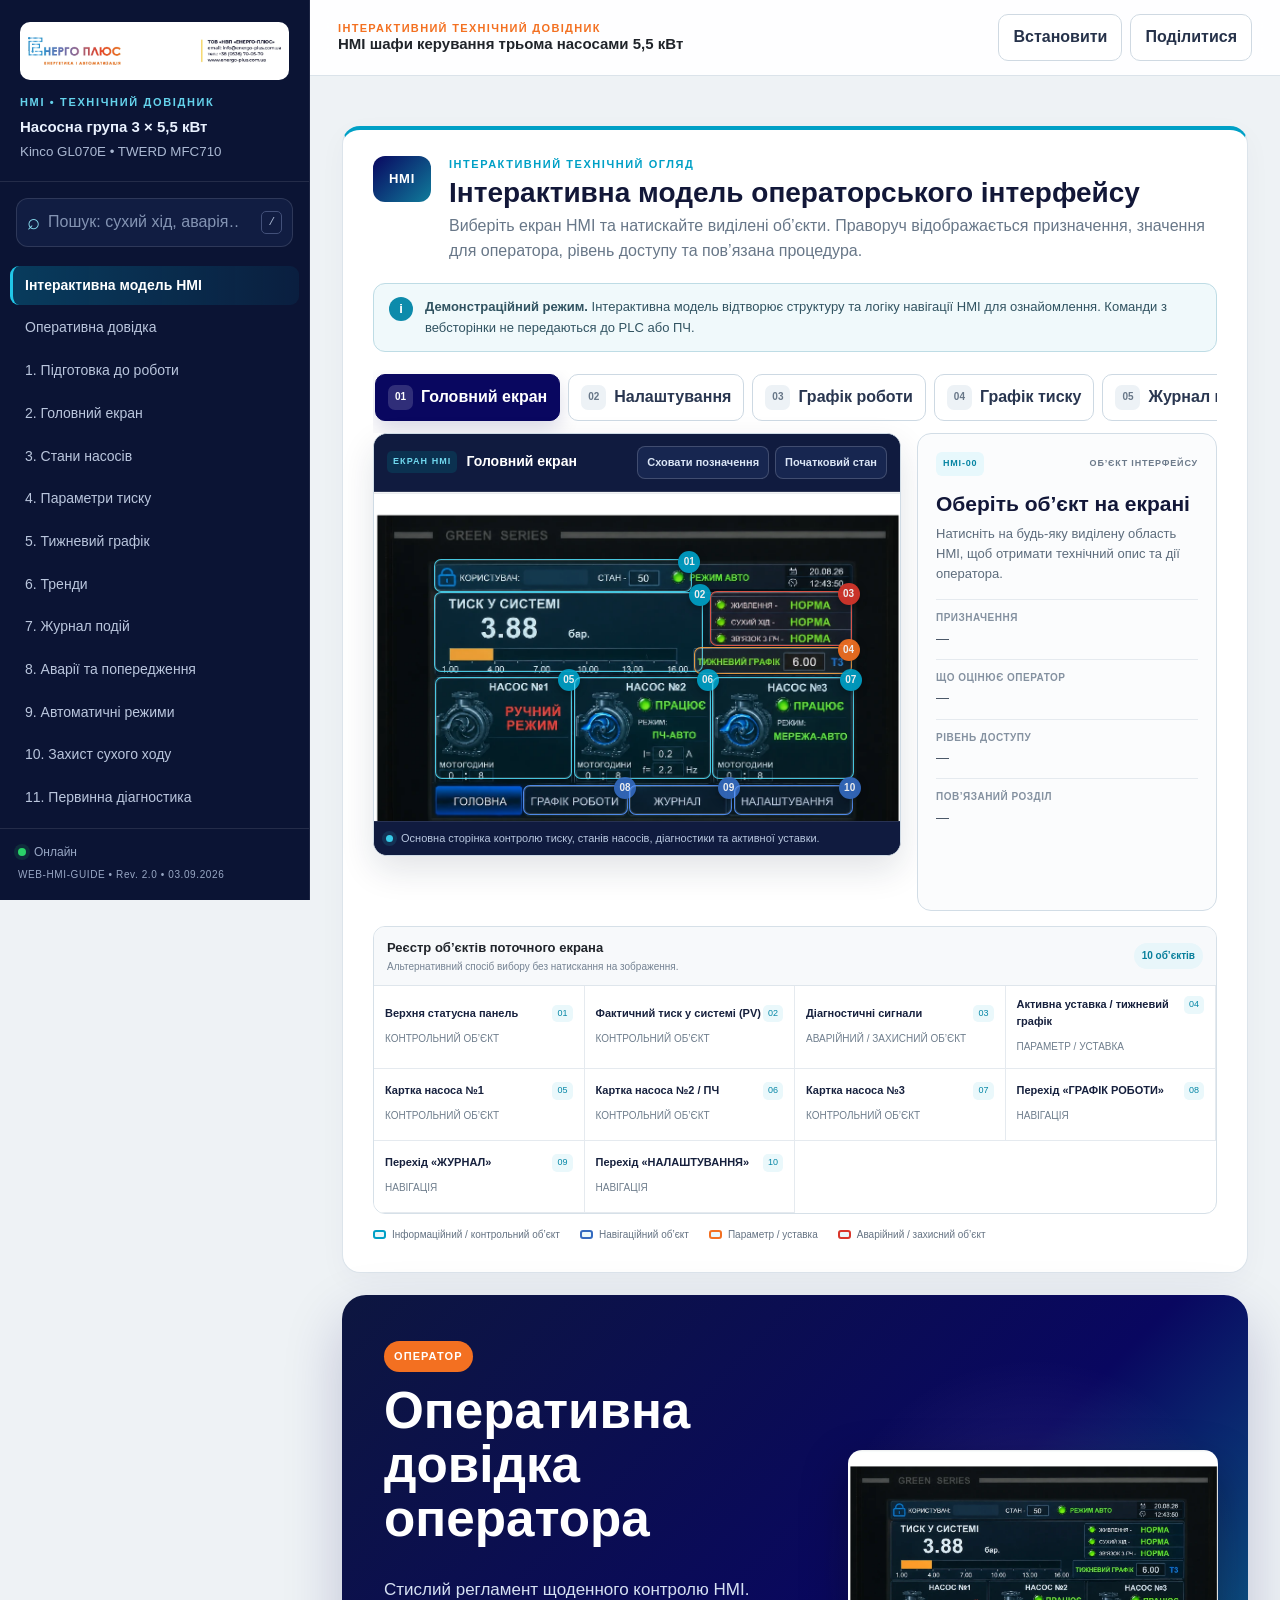
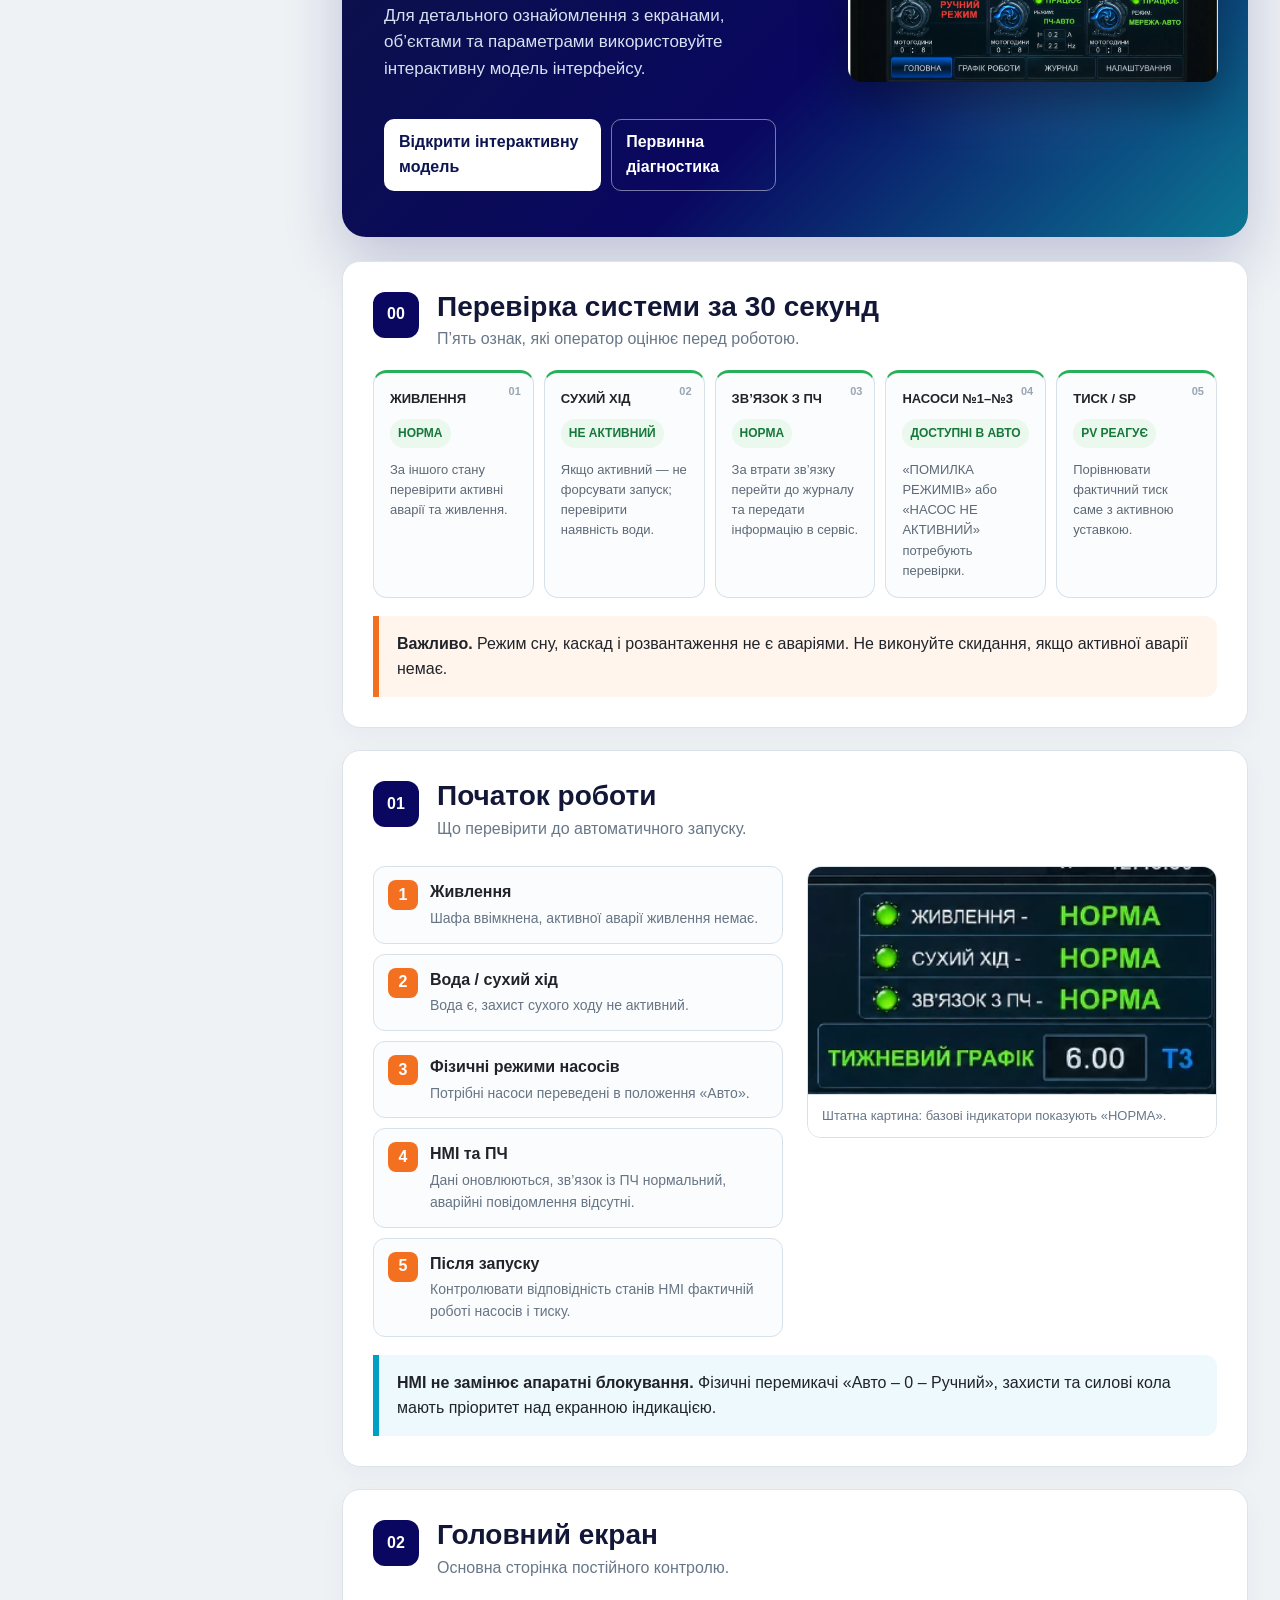
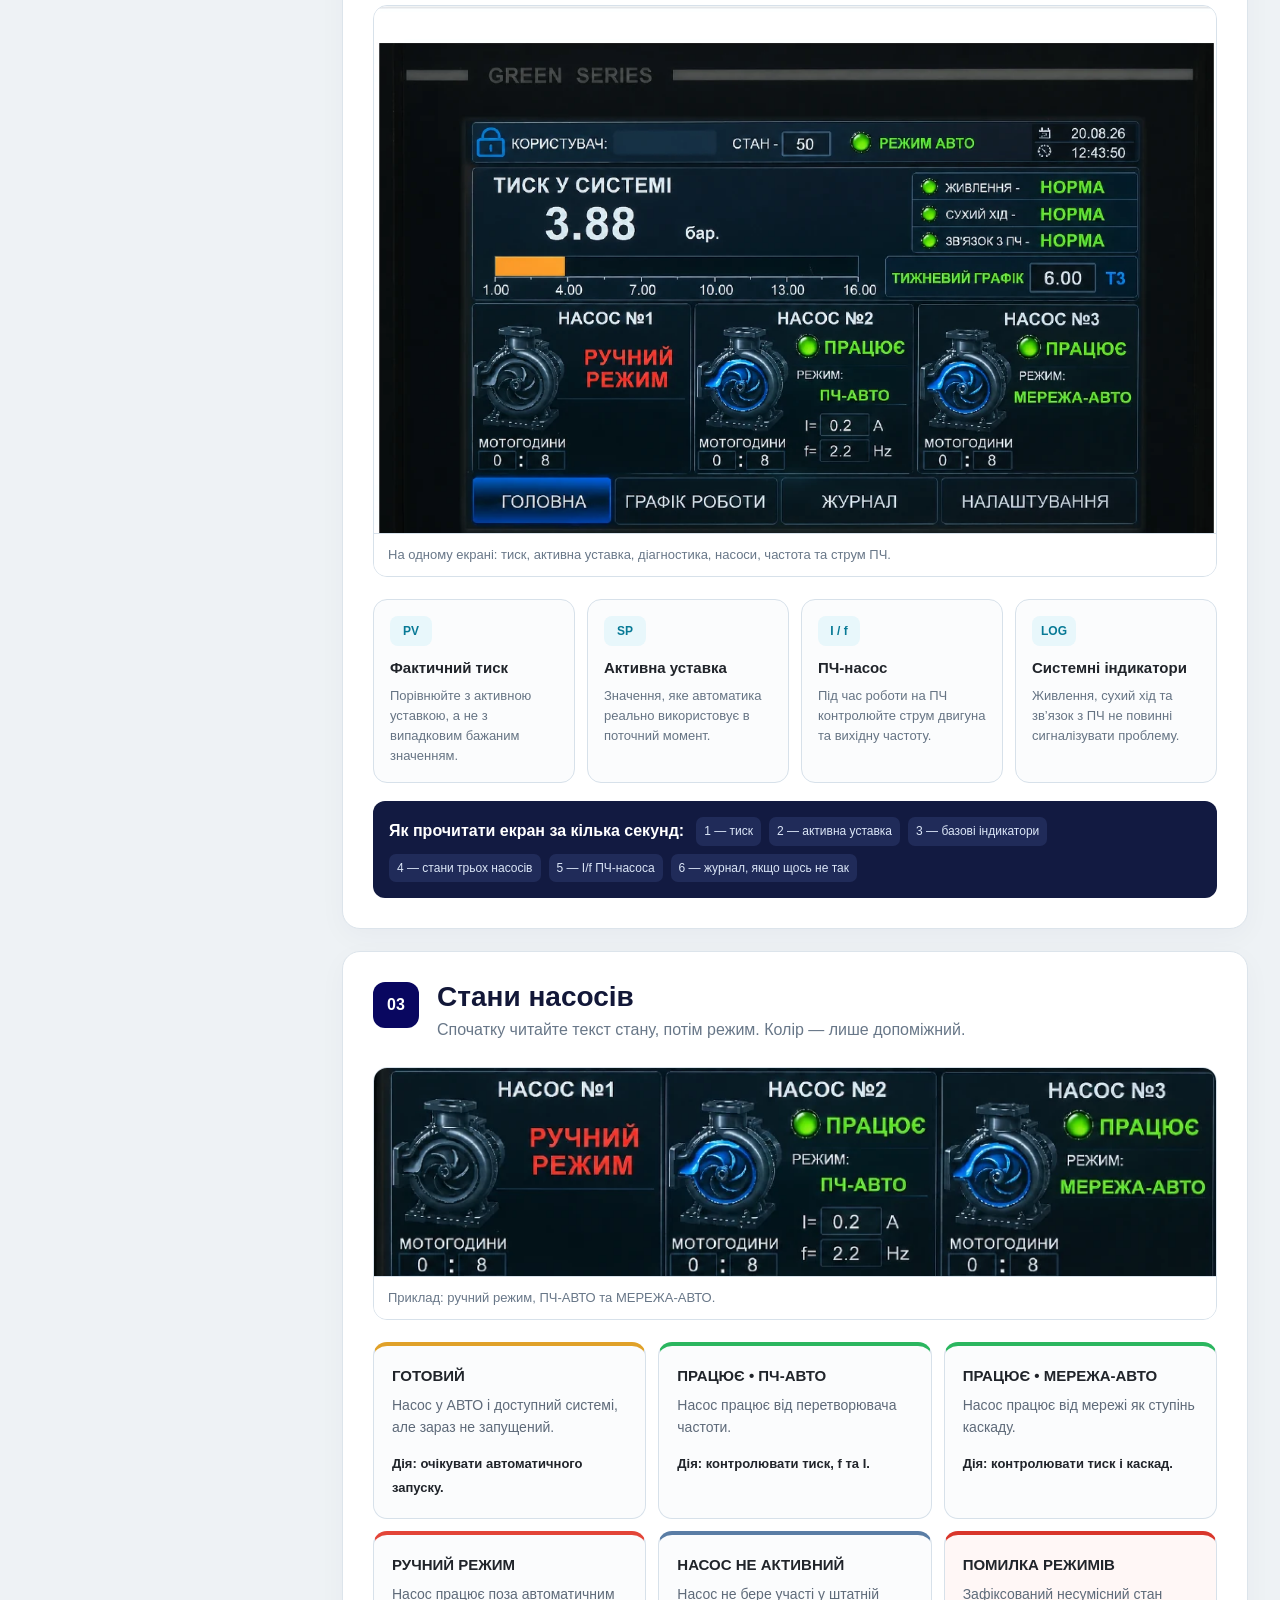
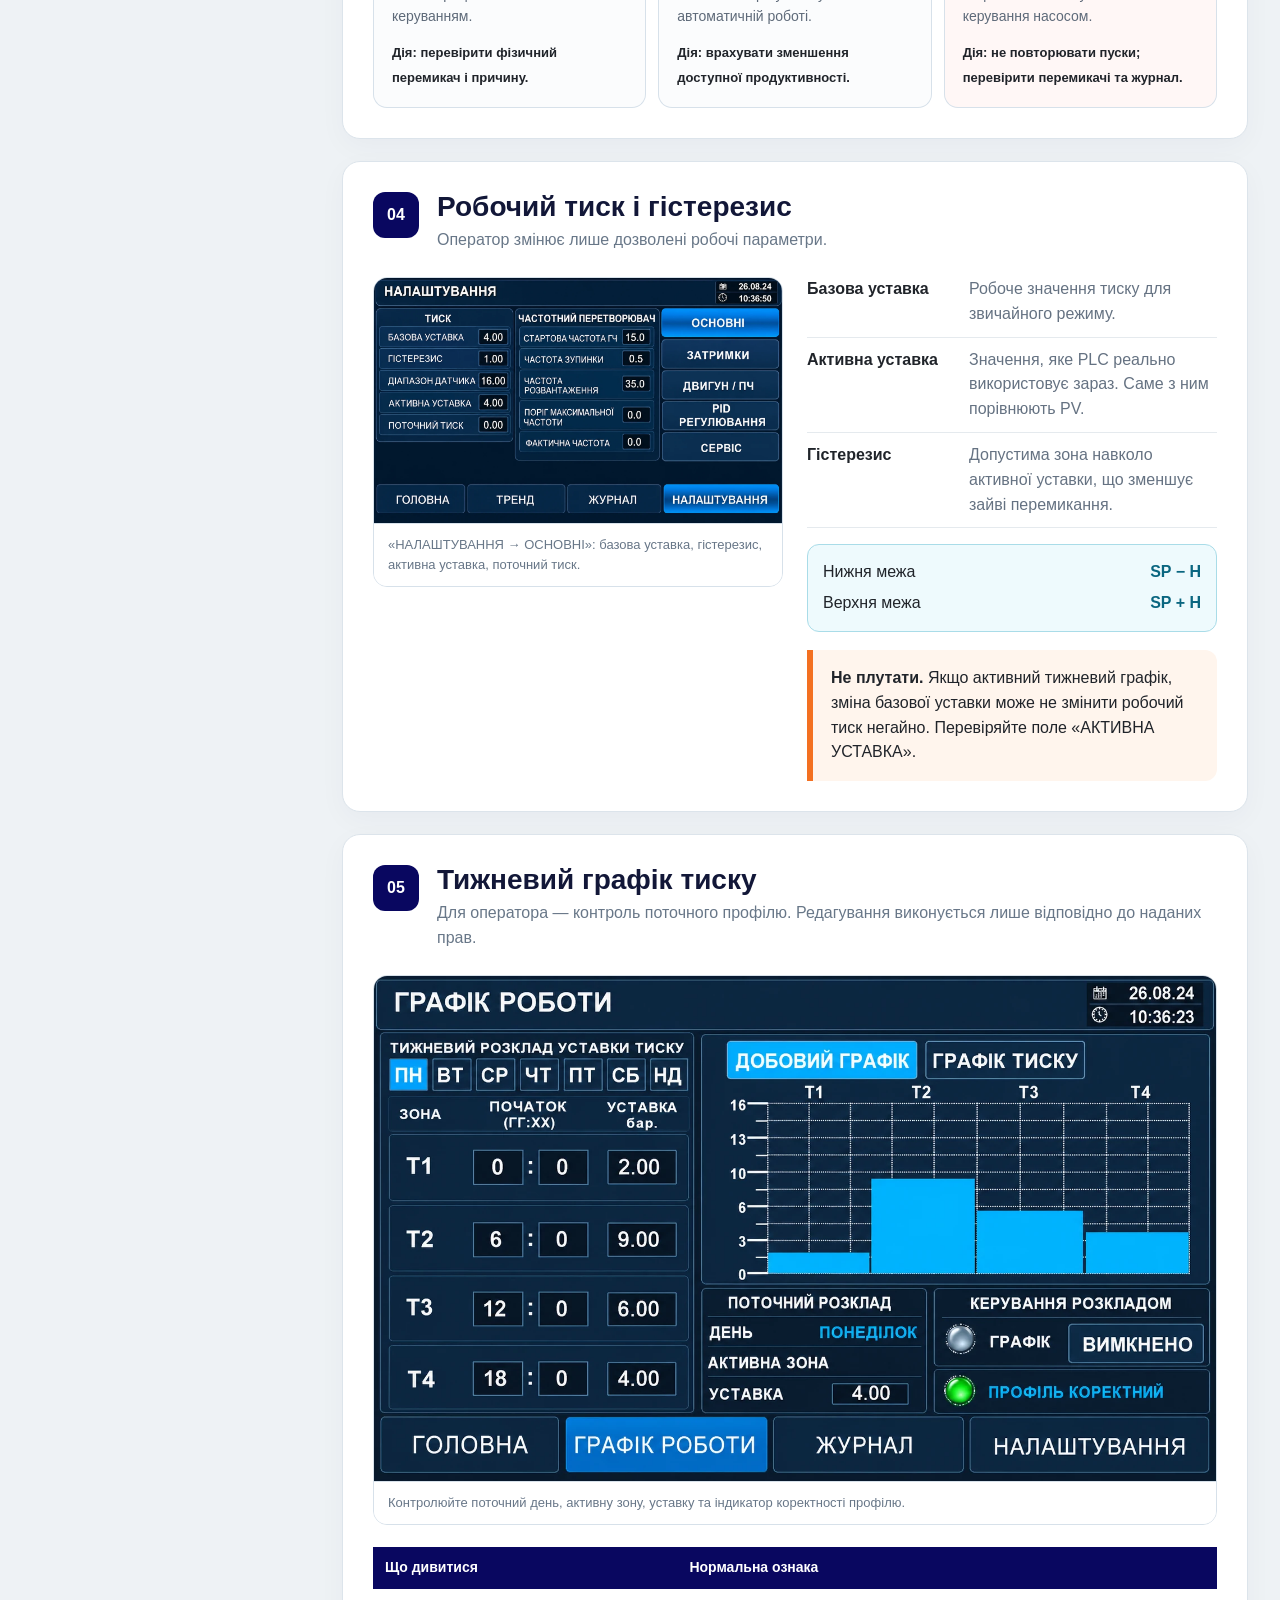
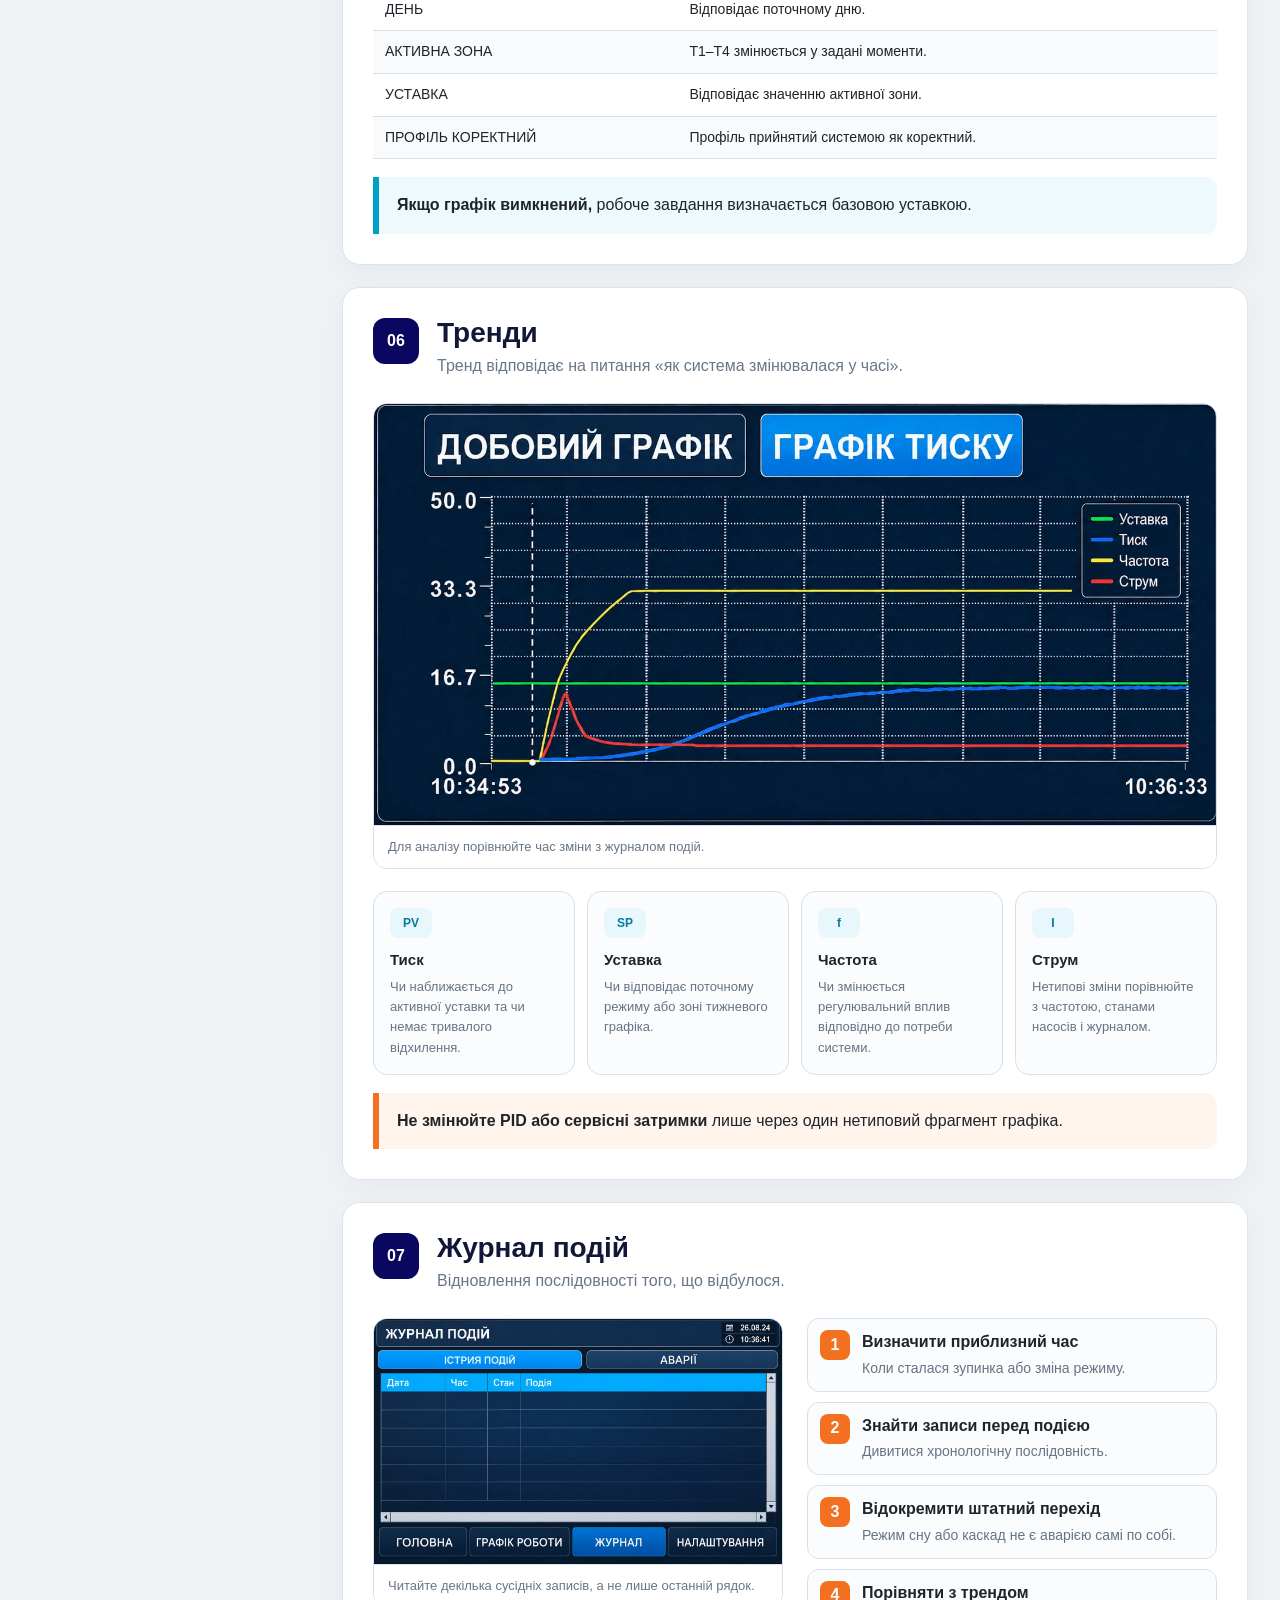
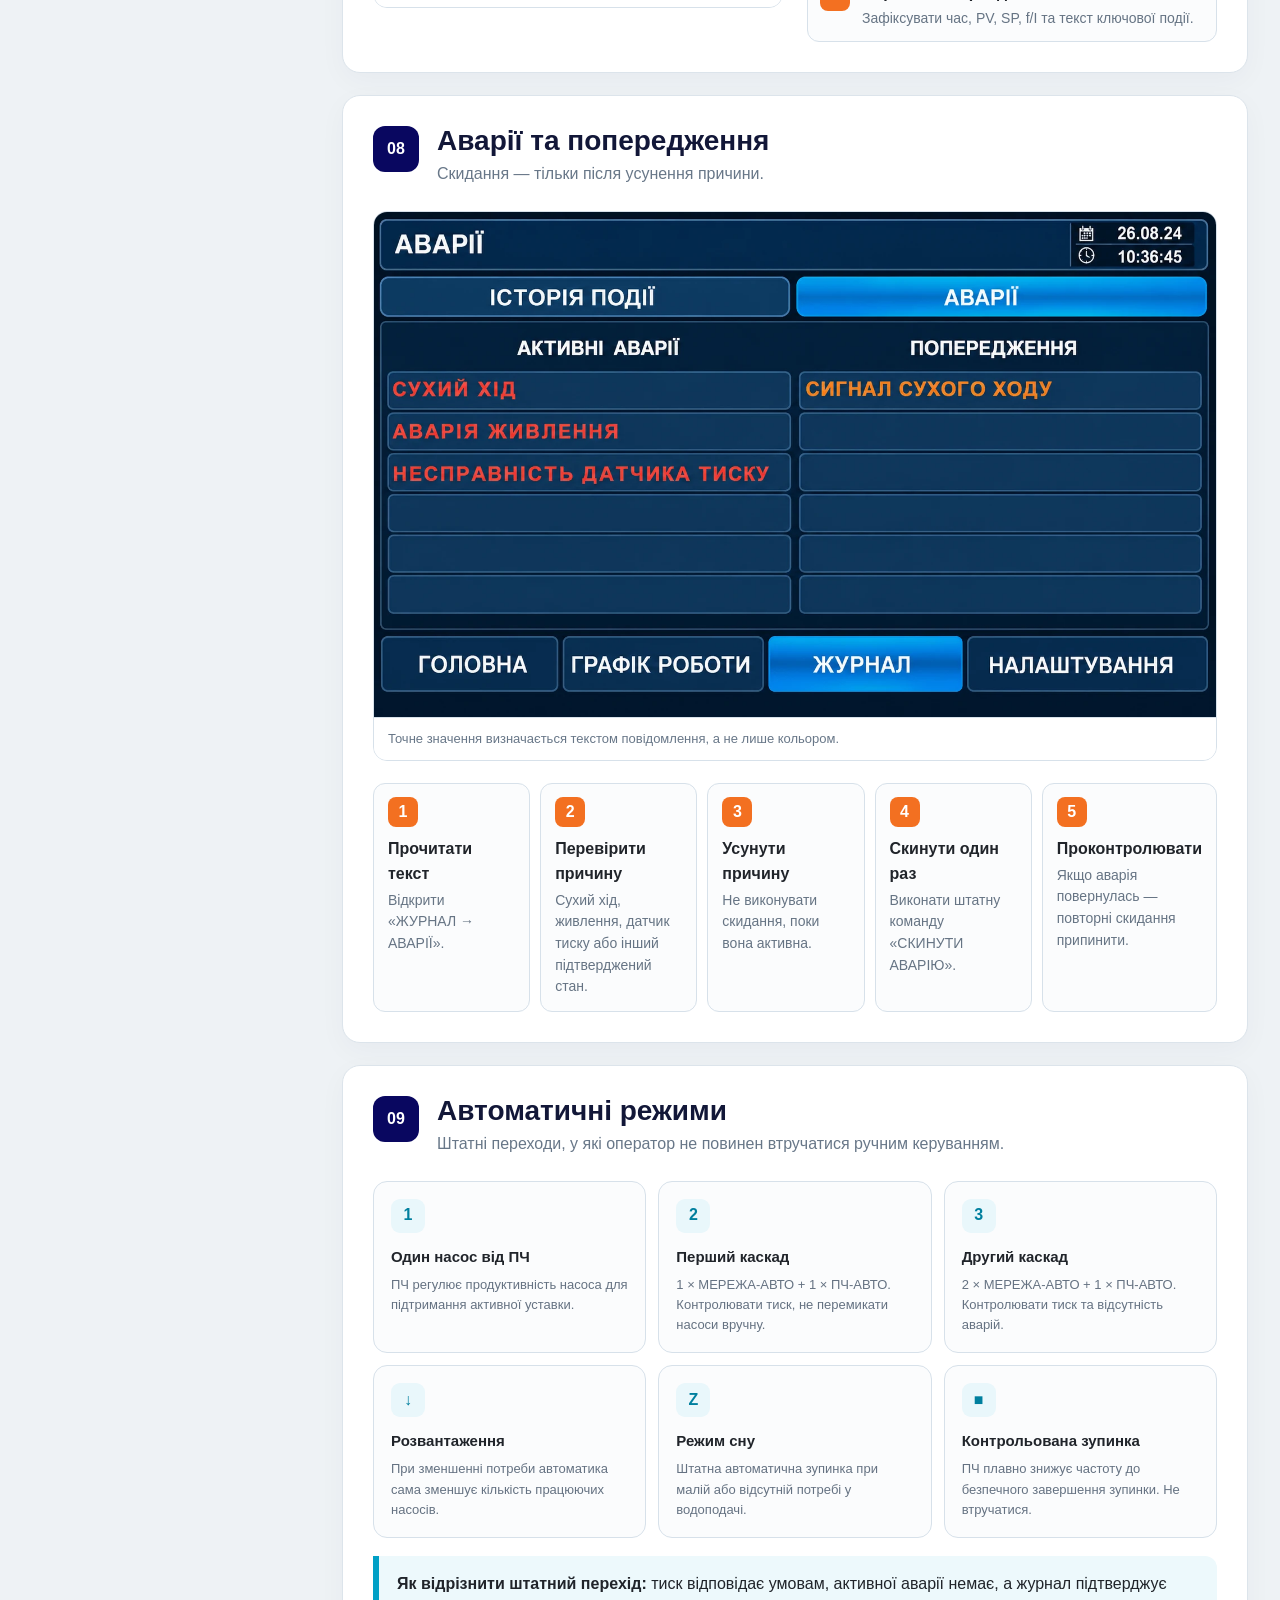
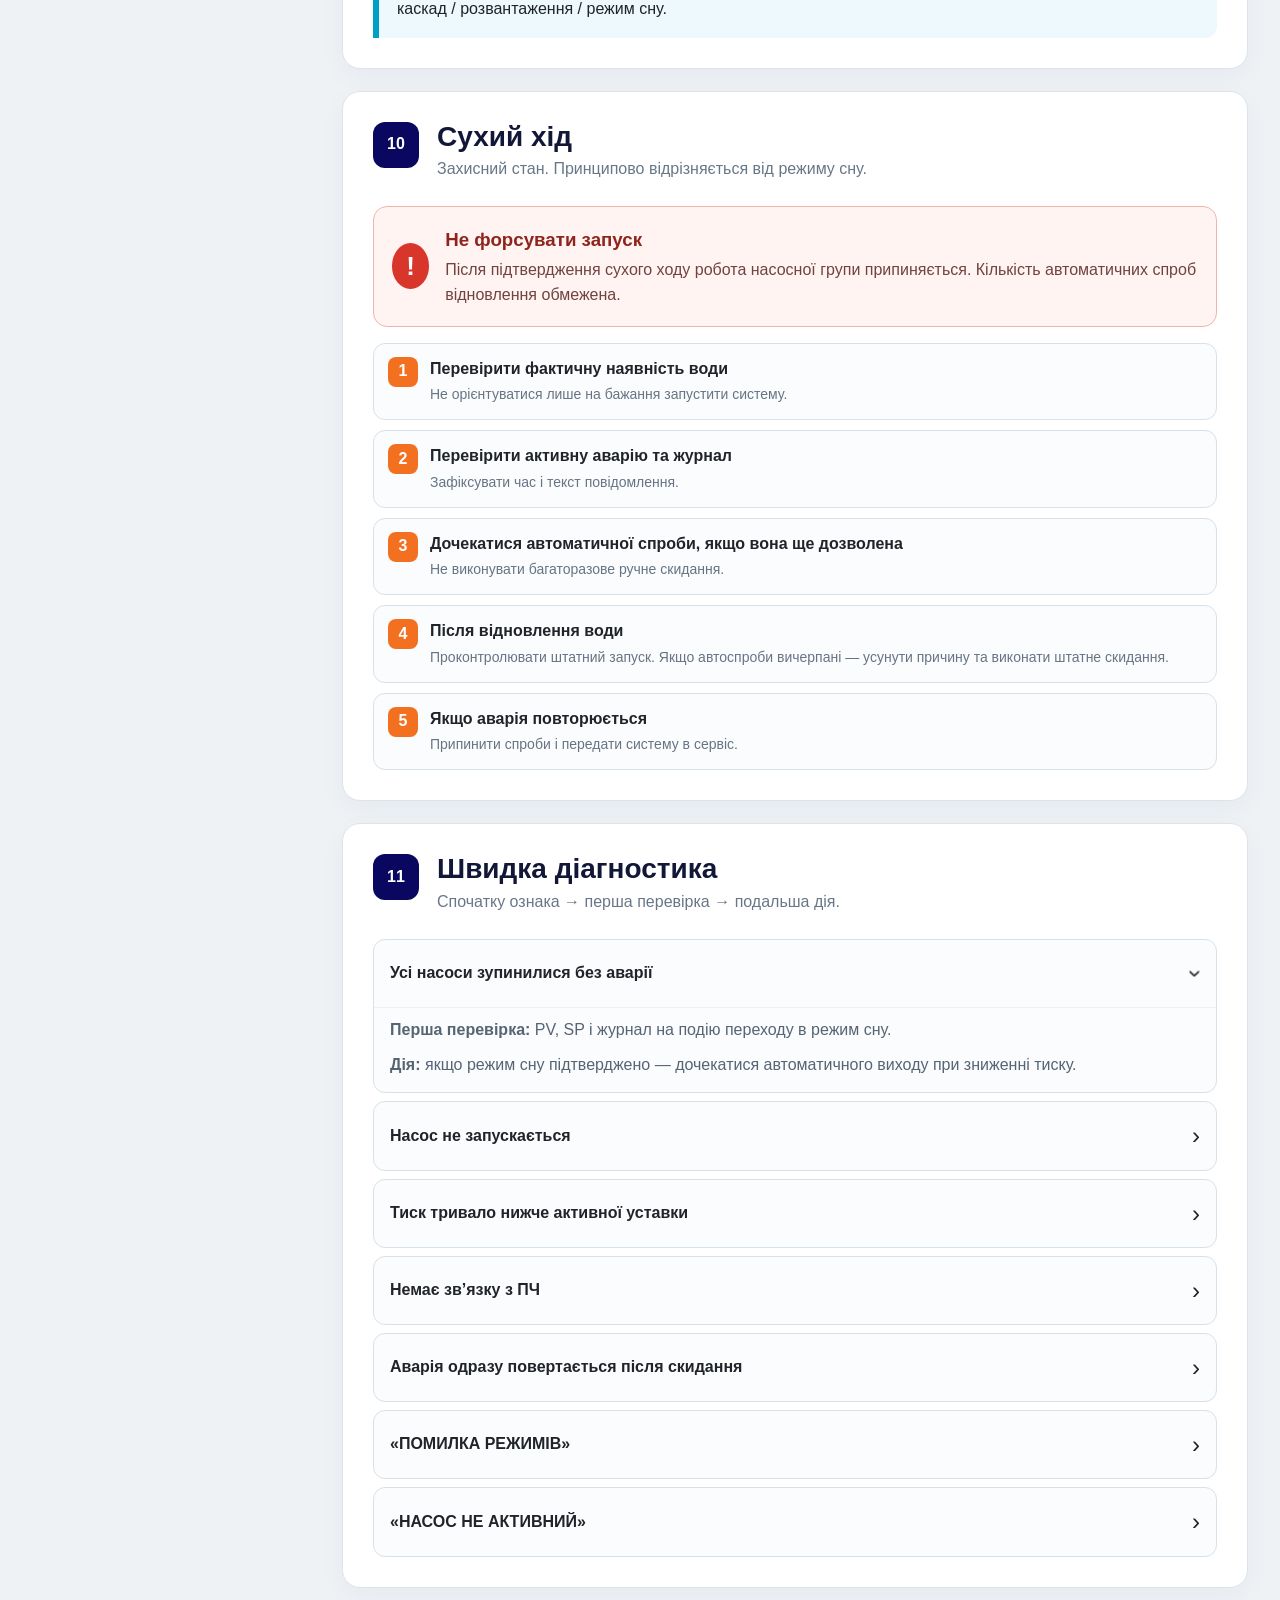
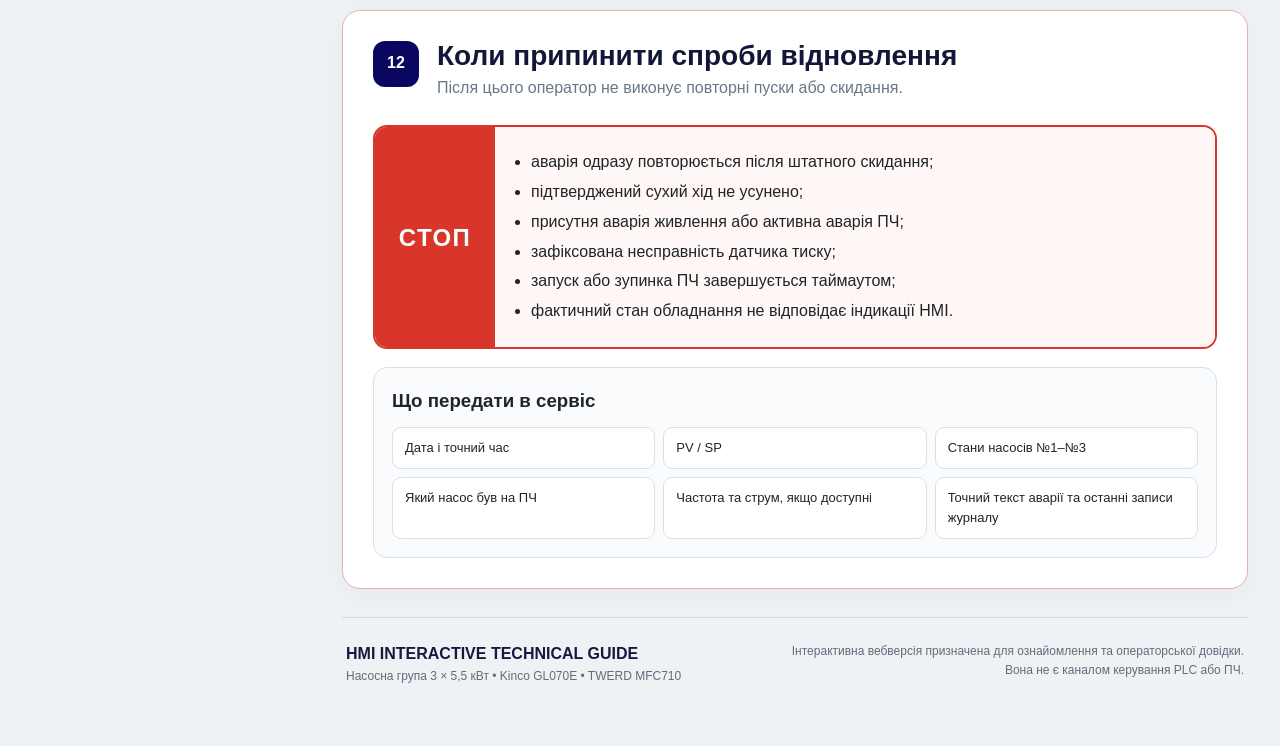
==== index.html @ 7f3a5317 "Інструкція" ====
<!DOCTYPE html>

<html lang="uk">
<head>
<meta charset="utf-8"/>
<meta content="width=device-width, initial-scale=1, viewport-fit=cover" name="viewport"/>
<meta content="#090760" name="theme-color"/>
<meta content="noindex,nofollow,noarchive" name="robots"/>
<meta content="Інтерактивний технічний довідник HMI насосної групи 3 × 5,5 кВт: карта екранів, об’єкти інтерфейсу, операторські процедури та діагностика." name="description"/>
<title>HMI 3×5,5 кВт — Інтерактивний технічний довідник</title>
<link href="./manifest.webmanifest" rel="manifest"/>
<link href="./assets/icons/icon-192.png" rel="icon"/>
<link href="./assets/css/styles.css" rel="stylesheet"/>
</head>
<body>
<div class="app-shell">
<aside aria-label="Навігація інструкції" class="sidebar" id="sidebar">
<div class="brand-block">
<img alt="Енерго Плюс" class="brand-img" src="./assets/img/header_brand.webp"/>
<div class="manual-id">
<span class="eyebrow">HMI • ТЕХНІЧНИЙ ДОВІДНИК</span>
<strong>Насосна група 3 × 5,5 кВт</strong>
<small>Kinco GL070E • TWERD MFC710</small>
</div>
</div>
<label class="search-wrap" for="searchInput">
<span aria-hidden="true" class="search-icon">⌕</span>
<input autocomplete="off" id="searchInput" placeholder="Пошук: сухий хід, аварія…" type="search"/>
<kbd>/</kbd>
</label>
<div class="search-results" hidden="" id="searchResults"></div>
<nav class="nav-list" id="navList"><a data-nav="" href="#interactive">Інтерактивна модель HMI</a><a data-nav="" href="#quick">Оперативна довідка</a><a data-nav="" href="#start">1. Підготовка до роботи</a><a data-nav="" href="#main-screen">2. Головний екран</a><a data-nav="" href="#pumps">3. Стани насосів</a><a data-nav="" href="#pressure">4. Параметри тиску</a><a data-nav="" href="#schedule">5. Тижневий графік</a><a data-nav="" href="#trends">6. Тренди</a><a data-nav="" href="#events">7. Журнал подій</a><a data-nav="" href="#alarms">8. Аварії та попередження</a><a data-nav="" href="#auto">9. Автоматичні режими</a><a data-nav="" href="#dry-run">10. Захист сухого ходу</a><a data-nav="" href="#diagnostics">11. Первинна діагностика</a><a data-nav="" href="#stop">12. Межі дій оператора</a></nav>
<div class="sidebar-footer">
<div class="status-row"><span class="status-dot" id="statusDot"></span><span id="connectionText">Перевірка з'єднання…</span></div>
<div class="version">WEB-HMI-GUIDE • Rev. 2.0 • 03.09.2026</div>
</div>
</aside>
<main class="main">
<header class="topbar">
<button aria-label="Відкрити меню" class="icon-btn mobile-only" id="menuButton">☰</button>
<div class="topbar-title">
<span>ІНТЕРАКТИВНИЙ ТЕХНІЧНИЙ ДОВІДНИК</span>
<strong>HMI шафи керування трьома насосами 5,5 кВт</strong>
</div>
<div class="topbar-actions">
<button class="btn ghost" hidden="" id="installButton">Встановити</button>
<button class="btn ghost" id="shareButton">Поділитися</button>
</div>
</header>
<div class="content">
<section class="section interactive-section searchable" data-title="Інтерактивна модель HMI карта екранів об’єкти параметри налаштування" id="interactive">
<div class="section-head interactive-head">
<span class="section-num">HMI</span>
<div>
<span class="technical-kicker">ІНТЕРАКТИВНИЙ ТЕХНІЧНИЙ ОГЛЯД</span>
<h2>Інтерактивна модель операторського інтерфейсу</h2>
<p>Виберіть екран HMI та натискайте виділені об’єкти. Праворуч відображається призначення, значення для оператора, рівень доступу та пов’язана процедура.</p>
</div>
</div>
<div class="model-notice">
<span class="model-notice-icon">i</span>
<div><strong>Демонстраційний режим.</strong> Інтерактивна модель відтворює структуру та логіку навігації HMI для ознайомлення. Команди з вебсторінки не передаються до PLC або ПЧ.</div>
</div>
<div aria-label="Екрани HMI" class="screen-selector" id="screenSelector" role="tablist">
<button aria-selected="true" class="screen-tab active" data-screen="main" role="tab"><span>01</span>Головний екран</button>
<button class="screen-tab" data-screen="settings" role="tab"><span>02</span>Налаштування</button>
<button class="screen-tab" data-screen="schedule" role="tab"><span>03</span>Графік роботи</button>
<button class="screen-tab" data-screen="trends" role="tab"><span>04</span>Графік тиску</button>
<button class="screen-tab" data-screen="journal" role="tab"><span>05</span>Журнал подій</button>
<button class="screen-tab" data-screen="alarms" role="tab"><span>06</span>Аварії</button>
</div>
<div class="explorer-grid">
<div class="screen-workbench">
<div class="screen-workbench-bar">
<div><span class="live-label">ЕКРАН HMI</span><strong id="screenTitle">Головний екран</strong></div>
<div class="workbench-actions">
<button class="compact-btn" id="toggleHotspots" type="button">Сховати позначення</button>
<button class="compact-btn" id="resetExplorer" type="button">Початковий стан</button>
</div>
</div>
<div class="hmi-canvas" id="hmiCanvas">
<img alt="Головний екран HMI" draggable="false" id="interactiveScreen" src="./assets/img/main.webp"/>
<div aria-label="Інтерактивні області HMI" class="hotspot-layer" id="hotspotLayer"></div>
</div>
<div class="screen-caption"><span class="caption-dot"></span><span id="screenCaption">Основна сторінка контролю тиску, станів насосів, діагностики та активної уставки.</span></div>
</div>
<aside aria-live="polite" class="object-inspector" id="objectInspector">
<div class="inspector-topline"><span id="objectCode">HMI-01</span><span id="objectClass">ОБ’ЄКТ ІНТЕРФЕЙСУ</span></div>
<h3 id="objectTitle">Оберіть об’єкт на екрані</h3>
<p class="object-summary" id="objectSummary">Натисніть на будь-яку виділену область HMI, щоб отримати технічний опис та дії оператора.</p>
<dl class="inspector-list">
<div><dt>Призначення</dt><dd id="objectPurpose">—</dd></div>
<div><dt>Що оцінює оператор</dt><dd id="objectOperator">—</dd></div>
<div><dt>Рівень доступу</dt><dd id="objectAccess">—</dd></div>
<div><dt>Пов’язаний розділ</dt><dd id="objectRelated">—</dd></div>
</dl>
<div class="inspector-warning" hidden="" id="objectWarning"></div>
<div class="inspector-actions">
<a class="btn primary" href="#main-screen" id="relatedLink">Відкрити розділ інструкції</a>
</div>
</aside>
</div>
<div class="object-register-wrap">
<div class="object-register-head">
<div><strong>Реєстр об’єктів поточного екрана</strong><span>Альтернативний спосіб вибору без натискання на зображення.</span></div>
<span class="object-count" id="objectCount">0 об’єктів</span>
</div>
<div class="object-register" id="objectRegister"></div>
</div>
<div class="technical-legend">
<span><i class="legend-mark view"></i>Інформаційний / контрольний об’єкт</span>
<span><i class="legend-mark nav"></i>Навігаційний об’єкт</span>
<span><i class="legend-mark param"></i>Параметр / уставка</span>
<span><i class="legend-mark alarm"></i>Аварійний / захисний об’єкт</span>
</div>
</section><section class="hero searchable" data-title="Швидка довідка оператора" id="quick">
<div class="hero-copy">
<span class="pill operator">ОПЕРАТОР</span>
<h1>Оперативна довідка оператора</h1>
<p>Стислий регламент щоденного контролю HMI. Для детального ознайомлення з екранами, об’єктами та параметрами використовуйте інтерактивну модель інтерфейсу.</p>
<div class="hero-actions"><a class="btn primary" href="#interactive">Відкрити інтерактивну модель</a><a class="btn danger-outline" href="#diagnostics">Первинна діагностика</a></div>
</div>
<div class="hero-visual">
<img alt="Головний екран HMI насосної групи" data-lightbox="" loading="eager" src="./assets/img/main.webp"/>
</div>
</section>
<section class="section searchable" data-title="Перевірка системи за 30 секунд">
<div class="section-head compact">
<span class="section-num">00</span>
<div><h2>Перевірка системи за 30 секунд</h2><p>П’ять ознак, які оператор оцінює перед роботою.</p></div>
</div>
<div class="check-grid">
<article class="check-card ok"><span>01</span><h3>ЖИВЛЕННЯ</h3><strong>НОРМА</strong><p>За іншого стану перевірити активні аварії та живлення.</p></article>
<article class="check-card ok"><span>02</span><h3>СУХИЙ ХІД</h3><strong>НЕ АКТИВНИЙ</strong><p>Якщо активний — не форсувати запуск; перевірити наявність води.</p></article>
<article class="check-card ok"><span>03</span><h3>ЗВ’ЯЗОК З ПЧ</h3><strong>НОРМА</strong><p>За втрати зв’язку перейти до журналу та передати інформацію в сервіс.</p></article>
<article class="check-card ok"><span>04</span><h3>НАСОСИ №1–№3</h3><strong>ДОСТУПНІ В АВТО</strong><p>«ПОМИЛКА РЕЖИМІВ» або «НАСОС НЕ АКТИВНИЙ» потребують перевірки.</p></article>
<article class="check-card ok"><span>05</span><h3>ТИСК / SP</h3><strong>PV РЕАГУЄ</strong><p>Порівнювати фактичний тиск саме з активною уставкою.</p></article>
</div>
<div class="callout warning"><strong>Важливо.</strong> Режим сну, каскад і розвантаження не є аваріями. Не виконуйте скидання, якщо активної аварії немає.</div>
</section>
<section class="section searchable" data-title="Початок роботи перед запуском" id="start">
<div class="section-head"><span class="section-num">01</span><div><h2>Початок роботи</h2><p>Що перевірити до автоматичного запуску.</p></div></div>
<div class="two-col">
<div>
<ol class="steps">
<li><span>1</span><div><strong>Живлення</strong><p>Шафа ввімкнена, активної аварії живлення немає.</p></div></li>
<li><span>2</span><div><strong>Вода / сухий хід</strong><p>Вода є, захист сухого ходу не активний.</p></div></li>
<li><span>3</span><div><strong>Фізичні режими насосів</strong><p>Потрібні насоси переведені в положення «Авто».</p></div></li>
<li><span>4</span><div><strong>HMI та ПЧ</strong><p>Дані оновлюються, зв’язок із ПЧ нормальний, аварійні повідомлення відсутні.</p></div></li>
<li><span>5</span><div><strong>Після запуску</strong><p>Контролювати відповідність станів HMI фактичній роботі насосів і тиску.</p></div></li>
</ol>
</div>
<figure class="figure-card"><img alt="Діагностичні індикатори HMI: живлення, сухий хід, зв'язок з ПЧ" data-lightbox="" loading="lazy" src="./assets/img/diagnostics.webp"/><figcaption>Штатна картина: базові індикатори показують «НОРМА».</figcaption></figure>
</div>
<div class="callout info"><strong>HMI не замінює апаратні блокування.</strong> Фізичні перемикачі «Авто – 0 – Ручний», захисти та силові кола мають пріоритет над екранною індикацією.</div>
</section>
<section class="section searchable" data-title="Головний екран тиск активна уставка діагностика" id="main-screen">
<div class="section-head"><span class="section-num">02</span><div><h2>Головний екран</h2><p>Основна сторінка постійного контролю.</p></div></div>
<figure class="figure-card wide"><img alt="Головний екран HMI" data-lightbox="" loading="lazy" src="./assets/img/main.webp"/><figcaption>На одному екрані: тиск, активна уставка, діагностика, насоси, частота та струм ПЧ.</figcaption></figure>
<div class="metric-grid">
<article><span>PV</span><h3>Фактичний тиск</h3><p>Порівнюйте з активною уставкою, а не з випадковим бажаним значенням.</p></article>
<article><span>SP</span><h3>Активна уставка</h3><p>Значення, яке автоматика реально використовує в поточний момент.</p></article>
<article><span>I / f</span><h3>ПЧ-насос</h3><p>Під час роботи на ПЧ контролюйте струм двигуна та вихідну частоту.</p></article>
<article><span>LOG</span><h3>Системні індикатори</h3><p>Живлення, сухий хід та зв’язок з ПЧ не повинні сигналізувати проблему.</p></article>
</div>
<div class="quick-read">
<strong>Як прочитати екран за кілька секунд:</strong>
<span>1 — тиск</span><span>2 — активна уставка</span><span>3 — базові індикатори</span><span>4 — стани трьох насосів</span><span>5 — I/f ПЧ-насоса</span><span>6 — журнал, якщо щось не так</span>
</div>
</section>
<section class="section searchable" data-title="Стани насосів готовий працює ПЧ-АВТО мережа-АВТО помилка режимів насос не активний" id="pumps">
<div class="section-head"><span class="section-num">03</span><div><h2>Стани насосів</h2><p>Спочатку читайте текст стану, потім режим. Колір — лише допоміжний.</p></div></div>
<figure class="figure-card wide"><img alt="Картки трьох насосів на HMI" data-lightbox="" loading="lazy" src="./assets/img/pumps.webp"/><figcaption>Приклад: ручний режим, ПЧ-АВТО та МЕРЕЖА-АВТО.</figcaption></figure>
<div class="state-grid">
<article class="state ready"><h3>ГОТОВИЙ</h3><p>Насос у АВТО і доступний системі, але зараз не запущений.</p><strong>Дія: очікувати автоматичного запуску.</strong></article>
<article class="state run"><h3>ПРАЦЮЄ • ПЧ-АВТО</h3><p>Насос працює від перетворювача частоти.</p><strong>Дія: контролювати тиск, f та I.</strong></article>
<article class="state run"><h3>ПРАЦЮЄ • МЕРЕЖА-АВТО</h3><p>Насос працює від мережі як ступінь каскаду.</p><strong>Дія: контролювати тиск і каскад.</strong></article>
<article class="state manual"><h3>РУЧНИЙ РЕЖИМ</h3><p>Насос працює поза автоматичним керуванням.</p><strong>Дія: перевірити фізичний перемикач і причину.</strong></article>
<article class="state off"><h3>НАСОС НЕ АКТИВНИЙ</h3><p>Насос не бере участі у штатній автоматичній роботі.</p><strong>Дія: врахувати зменшення доступної продуктивності.</strong></article>
<article class="state fault"><h3>ПОМИЛКА РЕЖИМІВ</h3><p>Зафіксований несумісний стан керування насосом.</p><strong>Дія: не повторювати пуски; перевірити перемикачі та журнал.</strong></article>
</div>
</section>
<section class="section searchable" data-title="Робочий тиск базова активна уставка гістерезис SP PV" id="pressure">
<div class="section-head"><span class="section-num">04</span><div><h2>Робочий тиск і гістерезис</h2><p>Оператор змінює лише дозволені робочі параметри.</p></div></div>
<div class="two-col">
<figure class="figure-card"><img alt="Екран Налаштування Основні" data-lightbox="" loading="lazy" src="./assets/img/settings.webp"/><figcaption>«НАЛАШТУВАННЯ → ОСНОВНІ»: базова уставка, гістерезис, активна уставка, поточний тиск.</figcaption></figure>
<div>
<div class="definition-list">
<div><dt>Базова уставка</dt><dd>Робоче значення тиску для звичайного режиму.</dd></div>
<div><dt>Активна уставка</dt><dd>Значення, яке PLC реально використовує зараз. Саме з ним порівнюють PV.</dd></div>
<div><dt>Гістерезис</dt><dd>Допустима зона навколо активної уставки, що зменшує зайві перемикання.</dd></div>
</div>
<div class="formula"><span>Нижня межа</span><strong>SP − H</strong><span>Верхня межа</span><strong>SP + H</strong></div>
<div class="callout warning"><strong>Не плутати.</strong> Якщо активний тижневий графік, зміна базової уставки може не змінити робочий тиск негайно. Перевіряйте поле «АКТИВНА УСТАВКА».</div>
</div>
</div>
</section>
<section class="section searchable" data-title="Тижневий графік тиску T1 T2 T3 T4 профіль коректний" id="schedule">
<div class="section-head"><span class="section-num">05</span><div><h2>Тижневий графік тиску</h2><p>Для оператора — контроль поточного профілю. Редагування виконується лише відповідно до наданих прав.</p></div></div>
<figure class="figure-card wide"><img alt="Екран тижневого графіка тиску" data-lightbox="" loading="lazy" src="./assets/img/schedule.webp"/><figcaption>Контролюйте поточний день, активну зону, уставку та індикатор коректності профілю.</figcaption></figure>
<div class="mini-table-wrap">
<table class="data-table"><thead><tr><th>Що дивитися</th><th>Нормальна ознака</th></tr></thead><tbody>
<tr><td>ДЕНЬ</td><td>Відповідає поточному дню.</td></tr>
<tr><td>АКТИВНА ЗОНА</td><td>T1–T4 змінюється у задані моменти.</td></tr>
<tr><td>УСТАВКА</td><td>Відповідає значенню активної зони.</td></tr>
<tr><td>ПРОФІЛЬ КОРЕКТНИЙ</td><td>Профіль прийнятий системою як коректний.</td></tr>
</tbody></table>
</div>
<div class="callout info"><strong>Якщо графік вимкнений,</strong> робоче завдання визначається базовою уставкою.</div>
</section>
<section class="section searchable" data-title="Тренди графік тиску PV SP частота струм" id="trends">
<div class="section-head"><span class="section-num">06</span><div><h2>Тренди</h2><p>Тренд відповідає на питання «як система змінювалася у часі».</p></div></div>
<figure class="figure-card wide"><img alt="Графік тиску з каналами уставка тиск частота струм" data-lightbox="" loading="lazy" src="./assets/img/trendtabs.webp"/><figcaption>Для аналізу порівнюйте час зміни з журналом подій.</figcaption></figure>
<div class="metric-grid">
<article><span>PV</span><h3>Тиск</h3><p>Чи наближається до активної уставки та чи немає тривалого відхилення.</p></article>
<article><span>SP</span><h3>Уставка</h3><p>Чи відповідає поточному режиму або зоні тижневого графіка.</p></article>
<article><span>f</span><h3>Частота</h3><p>Чи змінюється регулювальний вплив відповідно до потреби системи.</p></article>
<article><span>I</span><h3>Струм</h3><p>Нетипові зміни порівнюйте з частотою, станами насосів і журналом.</p></article>
</div>
<div class="callout warning"><strong>Не змінюйте PID або сервісні затримки</strong> лише через один нетиповий фрагмент графіка.</div>
</section>
<section class="section searchable" data-title="Журнал подій історія подій запуск зупинка режим сну каскад" id="events">
<div class="section-head"><span class="section-num">07</span><div><h2>Журнал подій</h2><p>Відновлення послідовності того, що відбулося.</p></div></div>
<div class="two-col">
<figure class="figure-card"><img alt="Журнал подій HMI" data-lightbox="" loading="lazy" src="./assets/img/journal.webp"/><figcaption>Читайте декілька сусідніх записів, а не лише останній рядок.</figcaption></figure>
<div>
<ol class="steps compact-steps">
<li><span>1</span><div><strong>Визначити приблизний час</strong><p>Коли сталася зупинка або зміна режиму.</p></div></li>
<li><span>2</span><div><strong>Знайти записи перед подією</strong><p>Дивитися хронологічну послідовність.</p></div></li>
<li><span>3</span><div><strong>Відокремити штатний перехід</strong><p>Режим сну або каскад не є аварією самі по собі.</p></div></li>
<li><span>4</span><div><strong>Порівняти з трендом</strong><p>Зафіксувати час, PV, SP, f/I та текст ключової події.</p></div></li>
</ol>
</div>
</div>
</section>
<section class="section searchable" data-title="Аварії попередження скинути аварію сухий хід живлення датчик тиску" id="alarms">
<div class="section-head"><span class="section-num">08</span><div><h2>Аварії та попередження</h2><p>Скидання — тільки після усунення причини.</p></div></div>
<figure class="figure-card wide"><img alt="Сторінка аварій HMI" data-lightbox="" loading="lazy" src="./assets/img/alarms.webp"/><figcaption>Точне значення визначається текстом повідомлення, а не лише кольором.</figcaption></figure>
<ol class="steps horizontal-desktop">
<li><span>1</span><div><strong>Прочитати текст</strong><p>Відкрити «ЖУРНАЛ → АВАРІЇ».</p></div></li>
<li><span>2</span><div><strong>Перевірити причину</strong><p>Сухий хід, живлення, датчик тиску або інший підтверджений стан.</p></div></li>
<li><span>3</span><div><strong>Усунути причину</strong><p>Не виконувати скидання, поки вона активна.</p></div></li>
<li><span>4</span><div><strong>Скинути один раз</strong><p>Виконати штатну команду «СКИНУТИ АВАРІЮ».</p></div></li>
<li><span>5</span><div><strong>Проконтролювати</strong><p>Якщо аварія повернулась — повторні скидання припинити.</p></div></li>
</ol>
</section>
<section class="section searchable" data-title="Автоматичні режими каскад розвантаження режим сну контрольована зупинка" id="auto">
<div class="section-head"><span class="section-num">09</span><div><h2>Автоматичні режими</h2><p>Штатні переходи, у які оператор не повинен втручатися ручним керуванням.</p></div></div>
<div class="auto-grid">
<article><span class="auto-icon">1</span><h3>Один насос від ПЧ</h3><p>ПЧ регулює продуктивність насоса для підтримання активної уставки.</p></article>
<article><span class="auto-icon">2</span><h3>Перший каскад</h3><p>1 × МЕРЕЖА-АВТО + 1 × ПЧ-АВТО. Контролювати тиск, не перемикати насоси вручну.</p></article>
<article><span class="auto-icon">3</span><h3>Другий каскад</h3><p>2 × МЕРЕЖА-АВТО + 1 × ПЧ-АВТО. Контролювати тиск та відсутність аварій.</p></article>
<article><span class="auto-icon">↓</span><h3>Розвантаження</h3><p>При зменшенні потреби автоматика сама зменшує кількість працюючих насосів.</p></article>
<article><span class="auto-icon">Z</span><h3>Режим сну</h3><p>Штатна автоматична зупинка при малій або відсутній потребі у водоподачі.</p></article>
<article><span class="auto-icon">■</span><h3>Контрольована зупинка</h3><p>ПЧ плавно знижує частоту до безпечного завершення зупинки. Не втручатися.</p></article>
</div>
<div class="callout info"><strong>Як відрізнити штатний перехід:</strong> тиск відповідає умовам, активної аварії немає, а журнал підтверджує каскад / розвантаження / режим сну.</div>
</section>
<section class="section searchable" data-title="Сухий хід вода автоматичні спроби відновлення автоспроба" id="dry-run">
<div class="section-head"><span class="section-num">10</span><div><h2>Сухий хід</h2><p>Захисний стан. Принципово відрізняється від режиму сну.</p></div></div>
<div class="danger-panel">
<div class="danger-mark">!</div>
<div><h3>Не форсувати запуск</h3><p>Після підтвердження сухого ходу робота насосної групи припиняється. Кількість автоматичних спроб відновлення обмежена.</p></div>
</div>
<ol class="steps">
<li><span>1</span><div><strong>Перевірити фактичну наявність води</strong><p>Не орієнтуватися лише на бажання запустити систему.</p></div></li>
<li><span>2</span><div><strong>Перевірити активну аварію та журнал</strong><p>Зафіксувати час і текст повідомлення.</p></div></li>
<li><span>3</span><div><strong>Дочекатися автоматичної спроби, якщо вона ще дозволена</strong><p>Не виконувати багаторазове ручне скидання.</p></div></li>
<li><span>4</span><div><strong>Після відновлення води</strong><p>Проконтролювати штатний запуск. Якщо автоспроби вичерпані — усунути причину та виконати штатне скидання.</p></div></li>
<li><span>5</span><div><strong>Якщо аварія повторюється</strong><p>Припинити спроби і передати систему в сервіс.</p></div></li>
</ol>
</section>
<section class="section searchable" data-title="Діагностика насос не запускається тиск нижче SP зупинилася без аварії немає зв'язку ПЧ помилка режимів" id="diagnostics">
<div class="section-head"><span class="section-num">11</span><div><h2>Швидка діагностика</h2><p>Спочатку ознака → перша перевірка → подальша дія.</p></div></div>
<div class="diagnostic-list">
<details open=""><summary><strong>Усі насоси зупинилися без аварії</strong><span>›</span></summary><div><p><b>Перша перевірка:</b> PV, SP і журнал на подію переходу в режим сну.</p><p><b>Дія:</b> якщо режим сну підтверджено — дочекатися автоматичного виходу при зниженні тиску.</p></div></details>
<details><summary><strong>Насос не запускається</strong><span>›</span></summary><div><p><b>Перша перевірка:</b> фізичний режим АВТО, живлення, сухий хід, зв’язок із ПЧ, активні аварії, достовірність тиску.</p><p><b>Дія:</b> перевірити журнал і доступність насоса. «ПОМИЛКА РЕЖИМІВ» — спочатку перевірити перемикачі.</p></div></details>
<details><summary><strong>Тиск тривало нижче активної уставки</strong><span>›</span></summary><div><p><b>Перша перевірка:</b> частота ПЧ, стан ПЧ-АВТО, склад працюючих насосів, сухий хід та аварії.</p><p><b>Дія:</b> якщо всі доступні насоси працюють, але тиск не відновлюється — зафіксувати дані й передати в сервіс.</p></div></details>
<details><summary><strong>Немає зв’язку з ПЧ</strong><span>›</span></summary><div><p><b>Перша перевірка:</b> індикатор «ЗВ’ЯЗОК З ПЧ» і журнал.</p><p><b>Для сервісу:</b> стан Modbus 60 — помилка читання; 110 — помилка запису. Оператор не змінює комунікаційні параметри.</p></div></details>
<details><summary><strong>Аварія одразу повертається після скидання</strong><span>›</span></summary><div><p><b>Означає:</b> умова несправності залишається активною або повторно фіксується.</p><p><b>Дія:</b> не виконувати багаторазове скидання; перевірити журнал та передати інформацію відповідальному працівнику.</p></div></details>
<details><summary><strong>«ПОМИЛКА РЕЖИМІВ»</strong><span>›</span></summary><div><p><b>Означає:</b> несумісний стан керування насосом.</p><p><b>Дія:</b> не продовжувати пуски; перевірити фізичні перемикачі та журнал.</p></div></details>
<details><summary><strong>«НАСОС НЕ АКТИВНИЙ»</strong><span>›</span></summary><div><p><b>Означає:</b> насос не бере участі у штатній автоматичній роботі.</p><p><b>Дія:</b> врахувати зменшення резерву; при потребі максимальної продуктивності повідомити відповідального працівника.</p></div></details>
</div>
</section>
<section class="section searchable stop-section" data-title="Коли оператор повинен припинити спроби відновлення стоп" id="stop">
<div class="section-head"><span class="section-num">12</span><div><h2>Коли припинити спроби відновлення</h2><p>Після цього оператор не виконує повторні пуски або скидання.</p></div></div>
<div class="stop-box">
<span class="stop-label">СТОП</span>
<ul>
<li>аварія одразу повторюється після штатного скидання;</li>
<li>підтверджений сухий хід не усунено;</li>
<li>присутня аварія живлення або активна аварія ПЧ;</li>
<li>зафіксована несправність датчика тиску;</li>
<li>запуск або зупинка ПЧ завершується таймаутом;</li>
<li>фактичний стан обладнання не відповідає індикації HMI.</li>
</ul>
</div>
<div class="service-card">
<h3>Що передати в сервіс</h3>
<div class="service-grid"><span>Дата і точний час</span><span>PV / SP</span><span>Стани насосів №1–№3</span><span>Який насос був на ПЧ</span><span>Частота та струм, якщо доступні</span><span>Точний текст аварії та останні записи журналу</span></div>
</div>
</section>
<footer class="site-footer">
<div><strong>HMI INTERACTIVE TECHNICAL GUIDE</strong><span>Насосна група 3 × 5,5 кВт • Kinco GL070E • TWERD MFC710</span></div>
<div class="footer-note">Інтерактивна вебверсія призначена для ознайомлення та операторської довідки. Вона не є каналом керування PLC або ПЧ.</div>
</footer>
</div>
</main>
</div>
<div class="overlay" hidden="" id="overlay"></div>
<dialog class="lightbox" id="lightbox"><button aria-label="Закрити" class="lightbox-close">×</button><img alt="" id="lightboxImg"/></dialog>
<div aria-live="polite" class="toast" id="toast" role="status"></div>
<script defer="" src="./assets/js/app.js"></script>
<script defer="True" src="./assets/js/explorer.js"></script></body>
</html>
---- assets/css/styles.css ----
:root{
  --navy:#090760;
  --navy-2:#11194c;
  --blue:#00a0c6;
  --orange:#f37021;
  --red:#d9362b;
  --green:#23a455;
  --text:#20242a;
  --muted:#687788;
  --line:#d7e1ea;
  --soft:#f3f6f8;
  --white:#fff;
  --shadow:0 18px 50px rgba(14,24,54,.08);
  --radius:18px;
  --sidebar:310px;
}
*{box-sizing:border-box}
html{scroll-behavior:smooth;scroll-padding-top:92px}
body{margin:0;font-family:Arial,"Segoe UI",sans-serif;color:var(--text);background:#eef2f5;line-height:1.55}
a{color:inherit;text-decoration:none}
button,input{font:inherit}
img{max-width:100%;display:block}
.app-shell{min-height:100vh}
.sidebar{position:fixed;inset:0 auto 0 0;width:var(--sidebar);background:#0b1434;color:#eaf2ff;display:flex;flex-direction:column;z-index:50;border-right:1px solid rgba(255,255,255,.08)}
.brand-block{padding:22px 20px 18px;border-bottom:1px solid rgba(255,255,255,.1)}
.brand-img{width:100%;height:58px;object-fit:contain;object-position:left center;background:#fff;border-radius:10px;padding:8px}
.manual-id{display:grid;gap:4px;margin-top:14px}
.manual-id .eyebrow{font-size:11px;letter-spacing:.15em;color:#65d3ec;font-weight:800}
.manual-id strong{font-size:15px}
.manual-id small{color:#aab8d2}
.search-wrap{margin:16px 16px 10px;background:#111d42;border:1px solid rgba(255,255,255,.12);border-radius:12px;display:flex;align-items:center;gap:8px;padding:0 10px;position:relative}
.search-wrap:focus-within{border-color:#46cbe8;box-shadow:0 0 0 3px rgba(70,203,232,.12)}
.search-wrap input{min-width:0;flex:1;background:transparent;border:0;outline:0;color:#fff;padding:11px 0}
.search-wrap input::placeholder{color:#8494b3}
.search-icon{font-size:22px;color:#8ce0f2}.search-wrap kbd{font-size:11px;padding:2px 6px;border:1px solid #425079;border-radius:5px;color:#aab8d2}
.search-results{position:absolute;left:16px;right:16px;top:158px;background:#fff;color:var(--text);z-index:70;border-radius:12px;box-shadow:0 20px 55px rgba(0,0,0,.28);overflow:hidden;max-height:320px;overflow-y:auto}
.search-results button{display:block;width:100%;text-align:left;border:0;background:#fff;padding:11px 14px;border-bottom:1px solid #edf1f4;cursor:pointer}.search-results button:hover{background:#f5f8fb}.search-results small{display:block;color:var(--muted);margin-top:2px}
.nav-list{padding:6px 10px 18px;overflow-y:auto;flex:1}
.nav-list a{display:block;padding:9px 12px;margin:3px 0;border-radius:9px;color:#bac6dd;font-size:14px;border-left:3px solid transparent}
.nav-list a:hover{background:#142149;color:#fff}.nav-list a.active{background:linear-gradient(90deg,rgba(0,160,198,.28),rgba(0,160,198,.08));color:#fff;border-left-color:#21c7e8;font-weight:700}
.sidebar-footer{padding:14px 18px 18px;border-top:1px solid rgba(255,255,255,.1);color:#98a7c4;font-size:12px}.status-row{display:flex;align-items:center;gap:8px;margin-bottom:5px}.status-dot{width:8px;height:8px;border-radius:50%;background:#a0a8b4}.status-dot.online{background:#2ad369;box-shadow:0 0 0 4px rgba(42,211,105,.12)}.status-dot.offline{background:#f0a126}.version{font-size:10px;letter-spacing:.06em}
.main{margin-left:var(--sidebar);min-height:100vh}
.topbar{position:sticky;top:0;z-index:40;height:76px;background:rgba(255,255,255,.92);backdrop-filter:blur(14px);border-bottom:1px solid #dbe3ea;display:flex;align-items:center;gap:16px;padding:0 28px}
.topbar-title{display:flex;flex-direction:column;line-height:1.2;min-width:0}.topbar-title span{font-size:11px;letter-spacing:.12em;font-weight:800;color:var(--orange)}.topbar-title strong{font-size:15px;white-space:nowrap;overflow:hidden;text-overflow:ellipsis}.topbar-actions{margin-left:auto;display:flex;gap:8px}
.btn{border:1px solid transparent;border-radius:10px;padding:10px 14px;font-weight:700;cursor:pointer;display:inline-flex;align-items:center;justify-content:center;gap:8px}.btn.primary{background:var(--navy);color:#fff}.btn.primary:hover{background:#15138b}.btn.ghost{background:#fff;border-color:#cfd9e2;color:#26324a}.btn.ghost:hover{background:#f4f7f9}.btn.danger-outline{border-color:#efb8b2;color:#a92c22;background:#fff}.btn.danger-outline:hover{background:#fff1ef}
.content{max-width:1200px;margin:0 auto;padding:28px 32px 50px}
.hero{background:linear-gradient(135deg,#0d1640 0%,#090760 58%,#0d7694 100%);border-radius:24px;color:#fff;display:grid;grid-template-columns:1.05fr .95fr;overflow:hidden;box-shadow:0 24px 60px rgba(9,7,96,.2);margin-bottom:24px;min-height:380px}
.hero-copy{padding:46px 42px;display:flex;flex-direction:column;justify-content:center}.hero h1{font-size:clamp(34px,4vw,55px);line-height:1.05;margin:12px 0 14px}.hero p{color:#d6e1f3;font-size:17px;max-width:680px}.pill{align-self:flex-start;font-size:11px;letter-spacing:.1em;font-weight:800;border-radius:999px;padding:7px 10px}.pill.operator{background:var(--orange);color:#fff}.hero-actions{display:flex;gap:10px;margin-top:20px}.hero .btn.primary{background:#fff;color:#0c1550}.hero .danger-outline{border-color:rgba(255,255,255,.45);background:transparent;color:#fff}.hero-visual{display:flex;align-items:center;justify-content:center;padding:30px;background:radial-gradient(circle at 50% 50%,rgba(255,255,255,.12),transparent 60%)}.hero-visual img{border-radius:14px;box-shadow:0 18px 45px rgba(0,0,0,.35);cursor:zoom-in}
.section{background:#fff;border:1px solid #dce4eb;border-radius:var(--radius);padding:30px;margin:22px 0;box-shadow:0 8px 28px rgba(23,40,72,.035)}
.section-head{display:flex;gap:18px;align-items:flex-start;margin-bottom:24px}.section-head.compact{margin-bottom:18px}.section-num{width:46px;height:46px;border-radius:12px;display:grid;place-items:center;background:var(--navy);color:#fff;font-weight:800;flex:none}.section-head h2{margin:0;font-size:28px;line-height:1.1;color:#121738}.section-head p{margin:5px 0 0;color:var(--muted)}
.check-grid{display:grid;grid-template-columns:repeat(5,1fr);gap:10px}.check-card{border:1px solid var(--line);border-radius:14px;padding:16px;position:relative;min-height:165px;background:#fbfcfd}.check-card>span{position:absolute;right:12px;top:10px;font-size:11px;color:#9aa6b2;font-weight:800}.check-card h3{font-size:13px;margin:0 0 10px}.check-card strong{display:inline-block;font-size:12px;padding:5px 8px;border-radius:999px;background:#eaf8ee;color:#16783b}.check-card p{font-size:13px;color:#5d6977;margin:12px 0 0}.check-card.ok{border-top:3px solid #28af59}
.callout{margin-top:18px;border-left:6px solid;padding:16px 18px;border-radius:0 12px 12px 0}.callout.warning{border-color:var(--orange);background:#fff5ed}.callout.info{border-color:var(--blue);background:#edf9fc}
.two-col{display:grid;grid-template-columns:1fr 1fr;gap:24px;align-items:start}.steps{list-style:none;padding:0;margin:0;display:grid;gap:10px}.steps li{display:flex;gap:12px;padding:13px 14px;border:1px solid var(--line);border-radius:12px;background:#fbfcfd}.steps li>span{width:30px;height:30px;display:grid;place-items:center;background:var(--orange);color:#fff;border-radius:8px;font-weight:800;flex:none}.steps p{margin:3px 0 0;color:#667484;font-size:14px}.steps.compact-steps li{padding:11px 12px}.steps.horizontal-desktop{grid-template-columns:repeat(5,1fr)}.steps.horizontal-desktop li{display:block}.steps.horizontal-desktop li>span{margin-bottom:10px}
.figure-card{margin:0;border:1px solid var(--line);border-radius:14px;overflow:hidden;background:#f7f9fb}.figure-card img{width:100%;cursor:zoom-in}.figure-card figcaption{padding:11px 14px;color:#687788;font-size:13px;border-top:1px solid var(--line);background:#fff}.figure-card.wide{max-width:940px;margin:0 auto 22px}
.metric-grid{display:grid;grid-template-columns:repeat(4,1fr);gap:12px}.metric-grid article{border:1px solid var(--line);border-radius:14px;padding:16px;background:#fbfcfd}.metric-grid span{display:inline-grid;place-items:center;min-width:42px;height:30px;padding:0 9px;border-radius:8px;background:#e8f7fb;color:#087a96;font-weight:800;font-size:12px}.metric-grid h3{margin:10px 0 6px;font-size:15px}.metric-grid p{margin:0;color:#667484;font-size:13px}
.quick-read{margin-top:18px;background:#121a41;color:#dbe6f7;padding:16px;border-radius:12px;display:flex;gap:8px;flex-wrap:wrap;align-items:center}.quick-read strong{color:#fff;margin-right:4px}.quick-read span{background:#202b59;padding:5px 8px;border-radius:7px;font-size:12px}
.state-grid{display:grid;grid-template-columns:repeat(3,1fr);gap:12px}.state{border-radius:14px;padding:18px;border:1px solid var(--line);background:#fbfcfd;border-top:4px solid #8f9baa}.state h3{margin:0 0 8px;font-size:15px}.state p{margin:0 0 12px;color:#5e6a79;font-size:14px}.state strong{font-size:13px}.state.ready{border-top-color:#e0a129}.state.run{border-top-color:#2bb65f}.state.manual{border-top-color:#e34538}.state.off{border-top-color:#5a7da5}.state.fault{border-top-color:#d9362b;background:#fff7f6}
.definition-list{display:grid;gap:10px}.definition-list>div{display:grid;grid-template-columns:150px 1fr;gap:12px;border-bottom:1px solid #e5eaee;padding-bottom:10px}.definition-list dt{font-weight:800}.definition-list dd{margin:0;color:#657282}.formula{margin:16px 0;padding:15px;border:1px solid #a9dce8;background:#eefafd;border-radius:12px;display:grid;grid-template-columns:1fr auto;gap:6px 18px}.formula strong{color:#0a6680}.mini-table-wrap{overflow:auto}.data-table{width:100%;border-collapse:collapse;font-size:14px}.data-table th{background:var(--navy);color:#fff;text-align:left;padding:10px 12px}.data-table td{padding:10px 12px;border-bottom:1px solid var(--line)}.data-table tr:nth-child(even) td{background:#f8fafb}
.auto-grid{display:grid;grid-template-columns:repeat(3,1fr);gap:12px}.auto-grid article{border:1px solid var(--line);border-radius:14px;padding:17px;background:#fbfcfd}.auto-icon{width:34px;height:34px;display:grid;place-items:center;border-radius:9px;background:#e9f7fb;color:#007f9e;font-weight:800}.auto-grid h3{font-size:15px;margin:12px 0 7px}.auto-grid p{font-size:13px;color:#657282;margin:0}
.danger-panel{border:1px solid #f0b4ad;background:#fff4f2;border-radius:14px;padding:18px;display:flex;gap:16px;align-items:center;margin-bottom:16px}.danger-mark{width:46px;height:46px;border-radius:50%;background:var(--red);color:#fff;display:grid;place-items:center;font-size:26px;font-weight:800}.danger-panel h3{margin:0 0 4px;color:#8f241d}.danger-panel p{margin:0;color:#70433f}
.diagnostic-list{display:grid;gap:8px}.diagnostic-list details{border:1px solid var(--line);border-radius:12px;background:#fbfcfd;overflow:hidden}.diagnostic-list summary{list-style:none;padding:15px 16px;cursor:pointer;display:flex;align-items:center;justify-content:space-between}.diagnostic-list summary::-webkit-details-marker{display:none}.diagnostic-list summary span{font-size:24px;transition:.2s}.diagnostic-list details[open] summary span{transform:rotate(90deg)}.diagnostic-list details>div{padding:0 16px 15px;border-top:1px solid #edf1f4}.diagnostic-list p{margin:10px 0 0;color:#566474}
.stop-section{border-color:#e5b1ab}.stop-box{display:grid;grid-template-columns:120px 1fr;border:2px solid var(--red);border-radius:14px;overflow:hidden}.stop-label{display:grid;place-items:center;background:var(--red);color:#fff;font-size:24px;font-weight:900;letter-spacing:.06em}.stop-box ul{margin:0;padding:18px 26px 18px 36px;background:#fff7f6}.stop-box li{margin:5px 0}.service-card{margin-top:18px;border:1px solid var(--line);border-radius:14px;padding:18px;background:#f9fbfc}.service-card h3{margin:0 0 12px}.service-grid{display:grid;grid-template-columns:repeat(3,1fr);gap:8px}.service-grid span{padding:10px 12px;border:1px solid var(--line);background:#fff;border-radius:9px;font-size:13px}
.site-footer{margin:28px 0 6px;padding:24px 4px 4px;display:flex;justify-content:space-between;gap:20px;border-top:1px solid #cfd9e2;color:#5f6d7c}.site-footer>div:first-child{display:grid}.site-footer strong{color:#151a3d}.site-footer span,.footer-note{font-size:12px}.footer-note{max-width:460px;text-align:right}
.overlay{position:fixed;inset:0;background:rgba(4,8,24,.45);z-index:45}.lightbox{padding:0;border:0;border-radius:16px;background:#101725;max-width:min(94vw,1500px);max-height:94vh;box-shadow:0 24px 80px rgba(0,0,0,.5)}.lightbox::backdrop{background:rgba(4,8,24,.72)}.lightbox img{max-width:92vw;max-height:90vh;object-fit:contain}.lightbox-close{position:absolute;right:10px;top:10px;width:40px;height:40px;border-radius:50%;border:0;background:rgba(0,0,0,.6);color:#fff;font-size:26px;cursor:pointer}.toast{position:fixed;right:24px;bottom:24px;background:#111b3f;color:#fff;padding:12px 16px;border-radius:10px;box-shadow:0 14px 40px rgba(0,0,0,.2);z-index:90;opacity:0;transform:translateY(10px);pointer-events:none;transition:.2s}.toast.show{opacity:1;transform:none}.mobile-only{display:none}
@media (max-width:1100px){.check-grid{grid-template-columns:repeat(2,1fr)}.metric-grid{grid-template-columns:repeat(2,1fr)}.state-grid,.auto-grid{grid-template-columns:repeat(2,1fr)}.steps.horizontal-desktop{grid-template-columns:1fr 1fr}.hero{grid-template-columns:1fr}.hero-visual{padding-top:0}.hero-visual img{max-width:700px}.service-grid{grid-template-columns:repeat(2,1fr)}}
@media (max-width:820px){:root{--sidebar:290px}.sidebar{transform:translateX(-102%);transition:.25s;box-shadow:18px 0 45px rgba(0,0,0,.18)}.sidebar.open{transform:none}.main{margin-left:0}.mobile-only{display:inline-grid}.icon-btn{width:42px;height:42px;place-items:center;border:1px solid #ccd7e0;border-radius:10px;background:#fff;font-size:20px}.topbar{padding:0 14px}.topbar-title strong{font-size:13px}.topbar-actions .btn{padding:9px 10px}.content{padding:18px 14px 40px}.hero-copy{padding:34px 24px}.section{padding:22px 17px;border-radius:15px}.two-col{grid-template-columns:1fr}.check-grid{grid-template-columns:1fr 1fr}.overlay:not([hidden]){display:block}.site-footer{flex-direction:column}.footer-note{text-align:left}.stop-box{grid-template-columns:1fr}.stop-label{padding:12px}.search-results{top:158px}}
@media (max-width:560px){html{scroll-padding-top:78px}.topbar{height:68px}.topbar-title span{font-size:9px}.topbar-title strong{max-width:190px}.topbar-actions #shareButton{display:none}.hero h1{font-size:36px}.hero-copy{padding:28px 20px}.hero-actions{flex-direction:column}.section-head h2{font-size:23px}.section-num{width:40px;height:40px}.check-grid,.metric-grid,.state-grid,.auto-grid,.steps.horizontal-desktop,.service-grid{grid-template-columns:1fr}.definition-list>div{grid-template-columns:1fr;gap:3px}.figure-card figcaption{font-size:12px}.stop-box ul{padding-left:32px}}
@media print{body{background:#fff}.sidebar,.topbar,.hero-actions,.toast{display:none!important}.main{margin:0}.content{max-width:none;padding:0}.section,.hero{box-shadow:none;break-inside:avoid;border:1px solid #bbb}.hero{color:#000;background:#fff}.hero p{color:#333}.hero-visual{background:#fff}.site-footer{break-before:page}.figure-card img{max-height:420px;object-fit:contain}}


/* ===== Interactive technical HMI model ===== */
.technical-kicker{display:block;font-size:11px;letter-spacing:.14em;font-weight:900;color:var(--blue);margin:0 0 5px}
.interactive-section{border-top:4px solid var(--blue);padding-top:26px}
.interactive-head .section-num{width:58px;background:linear-gradient(135deg,var(--navy),#107c9b);font-size:13px;letter-spacing:.06em}
.model-notice{display:flex;gap:12px;align-items:flex-start;border:1px solid #bedce5;background:#f0f9fb;border-radius:12px;padding:13px 15px;margin:-4px 0 18px;color:#315361;font-size:13px}
.model-notice-icon{width:24px;height:24px;border-radius:50%;display:grid;place-items:center;background:#0d8bab;color:#fff;font-weight:900;flex:none}
.screen-selector{display:flex;gap:8px;overflow-x:auto;padding:4px 2px 12px;scrollbar-width:thin}
.screen-tab{border:1px solid #cdd9e3;background:#fff;color:#293650;border-radius:10px;padding:10px 12px;display:flex;align-items:center;gap:8px;white-space:nowrap;font-weight:800;cursor:pointer;transition:.16s}
.screen-tab span{display:grid;place-items:center;width:25px;height:25px;border-radius:7px;background:#edf2f6;color:#687788;font-size:10px}
.screen-tab:hover{border-color:#8ccddd;background:#f5fbfc}.screen-tab.active{background:var(--navy);color:#fff;border-color:var(--navy);box-shadow:0 8px 20px rgba(9,7,96,.15)}.screen-tab.active span{background:rgba(255,255,255,.16);color:#fff}
.explorer-grid{display:grid;grid-template-columns:minmax(0,1.7fr) minmax(300px,.72fr);gap:16px;align-items:start}
.screen-workbench{border:1px solid #cfdbe5;border-radius:14px;overflow:hidden;background:#0b1434;box-shadow:0 14px 34px rgba(16,31,60,.12)}
.screen-workbench-bar{min-height:58px;display:flex;align-items:center;justify-content:space-between;gap:12px;padding:10px 13px;color:#fff;border-bottom:1px solid rgba(255,255,255,.12);background:#101b3f}
.screen-workbench-bar>div:first-child{display:flex;align-items:center;gap:9px;min-width:0}.screen-workbench-bar strong{font-size:14px;overflow:hidden;text-overflow:ellipsis;white-space:nowrap}.live-label{font-size:9px;letter-spacing:.12em;font-weight:900;color:#71d9ef;background:#0b3150;padding:4px 6px;border-radius:5px}
.workbench-actions{display:flex;gap:6px}.compact-btn{border:1px solid rgba(255,255,255,.18);background:#172650;color:#dbe6f6;border-radius:8px;padding:7px 9px;font-size:11px;font-weight:800;cursor:pointer}.compact-btn:hover{background:#203365}.compact-btn.is-muted{opacity:.65}
.hmi-canvas{position:relative;width:100%;background:#071127;line-height:0;user-select:none;overflow:hidden}.hmi-canvas img{width:100%;height:auto;display:block;pointer-events:none}.hotspot-layer{position:absolute;inset:0;transition:.18s}.hotspot-layer.hidden-hotspots .hmi-hotspot{opacity:0;pointer-events:none}
.hmi-hotspot{position:absolute;border:1.5px solid rgba(80,219,246,.96);background:rgba(0,160,198,.08);border-radius:7px;cursor:pointer;opacity:.92;transition:.15s;box-shadow:inset 0 0 0 1px rgba(255,255,255,.14)}
.hmi-hotspot::after{content:attr(data-index);position:absolute;top:-9px;right:-9px;width:22px;height:22px;border-radius:50%;display:grid;place-items:center;background:#00a0c6;color:#fff;font:800 10px Arial;box-shadow:0 2px 9px rgba(0,0,0,.35);line-height:1}
.hmi-hotspot:hover,.hmi-hotspot:focus-visible,.hmi-hotspot.active{background:rgba(0,160,198,.19);border-color:#5be6ff;box-shadow:0 0 0 3px rgba(55,220,248,.22), inset 0 0 0 1px rgba(255,255,255,.22);outline:0}
.hmi-hotspot.type-nav{border-color:rgba(88,151,255,.96);background:rgba(41,99,190,.1)}.hmi-hotspot.type-nav::after{background:#346abf}
.hmi-hotspot.type-param{border-color:rgba(247,165,70,.98);background:rgba(243,112,33,.09)}.hmi-hotspot.type-param::after{background:var(--orange)}
.hmi-hotspot.type-alarm{border-color:rgba(239,89,76,.98);background:rgba(217,54,43,.1)}.hmi-hotspot.type-alarm::after{background:var(--red)}
.screen-caption{display:flex;align-items:center;gap:8px;background:#101b3f;color:#b8c7df;padding:9px 12px;font-size:11px;line-height:1.4;border-top:1px solid rgba(255,255,255,.1)}.caption-dot{width:7px;height:7px;border-radius:50%;background:#36cbe9;box-shadow:0 0 0 4px rgba(54,203,233,.12);flex:none}
.object-inspector{position:sticky;top:94px;border:1px solid #d2dde6;border-radius:14px;padding:18px;background:#fbfcfd;min-height:430px}.inspector-topline{display:flex;align-items:center;justify-content:space-between;gap:8px;font-size:9px;letter-spacing:.09em;font-weight:900;color:#6c7a8a}.inspector-topline span:first-child{color:#0785a3;background:#e7f8fc;padding:5px 7px;border-radius:6px}.object-inspector h3{font-size:21px;line-height:1.15;color:#121738;margin:16px 0 8px}.object-summary{font-size:13px;color:#5d6c7c;margin:0 0 15px}.inspector-list{margin:0;display:grid;gap:0}.inspector-list>div{padding:10px 0;border-top:1px solid #e5eaef}.inspector-list dt{font-size:10px;text-transform:uppercase;letter-spacing:.05em;color:#8491a0;font-weight:900}.inspector-list dd{margin:3px 0 0;font-size:13px;color:#334154}.inspector-warning{margin-top:12px;border-left:4px solid var(--orange);background:#fff3e9;padding:10px 11px;border-radius:0 8px 8px 0;font-size:12px;color:#704225}.inspector-actions{margin-top:14px}.inspector-actions .btn{width:100%;font-size:12px}
.object-register-wrap{margin-top:15px;border:1px solid #d6e0e8;border-radius:12px;overflow:hidden}.object-register-head{display:flex;justify-content:space-between;gap:12px;align-items:center;padding:11px 13px;background:#f7f9fb;border-bottom:1px solid #dfe6ec}.object-register-head>div{display:grid}.object-register-head strong{font-size:13px}.object-register-head span{font-size:10px;color:#758393}.object-count{white-space:nowrap;background:#e8f6fa;color:#087f9c!important;padding:5px 8px;border-radius:999px;font-weight:800}
.object-register{display:grid;grid-template-columns:repeat(4,1fr);gap:0}.object-register button{min-height:72px;border:0;border-right:1px solid #e5eaef;border-bottom:1px solid #e5eaef;background:#fff;text-align:left;padding:10px 11px;cursor:pointer}.object-register button:hover,.object-register button.active{background:#f0f9fb}.object-register button b{display:block;font-size:11px;color:#16203d;margin-bottom:3px}.object-register button span{font-size:10px;color:#6f7e8d}.object-register button em{float:right;font-style:normal;font-size:9px;color:#0787a6;background:#eaf8fb;padding:2px 5px;border-radius:5px}
.technical-legend{display:flex;flex-wrap:wrap;gap:12px 20px;margin-top:13px;color:#657383;font-size:10px}.technical-legend span{display:flex;align-items:center;gap:6px}.legend-mark{width:13px;height:9px;border-radius:3px;border:2px solid #00a0c6;background:rgba(0,160,198,.08)}.legend-mark.nav{border-color:#346abf}.legend-mark.param{border-color:var(--orange)}.legend-mark.alarm{border-color:var(--red)}
@media(max-width:1100px){.explorer-grid{grid-template-columns:1fr}.object-inspector{position:static;min-height:0}.object-register{grid-template-columns:repeat(3,1fr)}}
@media(max-width:700px){.screen-workbench-bar{align-items:flex-start;flex-direction:column}.object-register{grid-template-columns:repeat(2,1fr)}.interactive-head .section-num{width:46px}.hmi-hotspot::after{width:19px;height:19px;top:-7px;right:-7px;font-size:9px}.technical-legend{gap:8px 12px}}
@media(max-width:480px){.object-register{grid-template-columns:1fr}.screen-selector{margin-left:-5px;margin-right:-5px}.screen-tab{padding:8px 9px;font-size:12px}.workbench-actions{width:100%}.compact-btn{flex:1}}
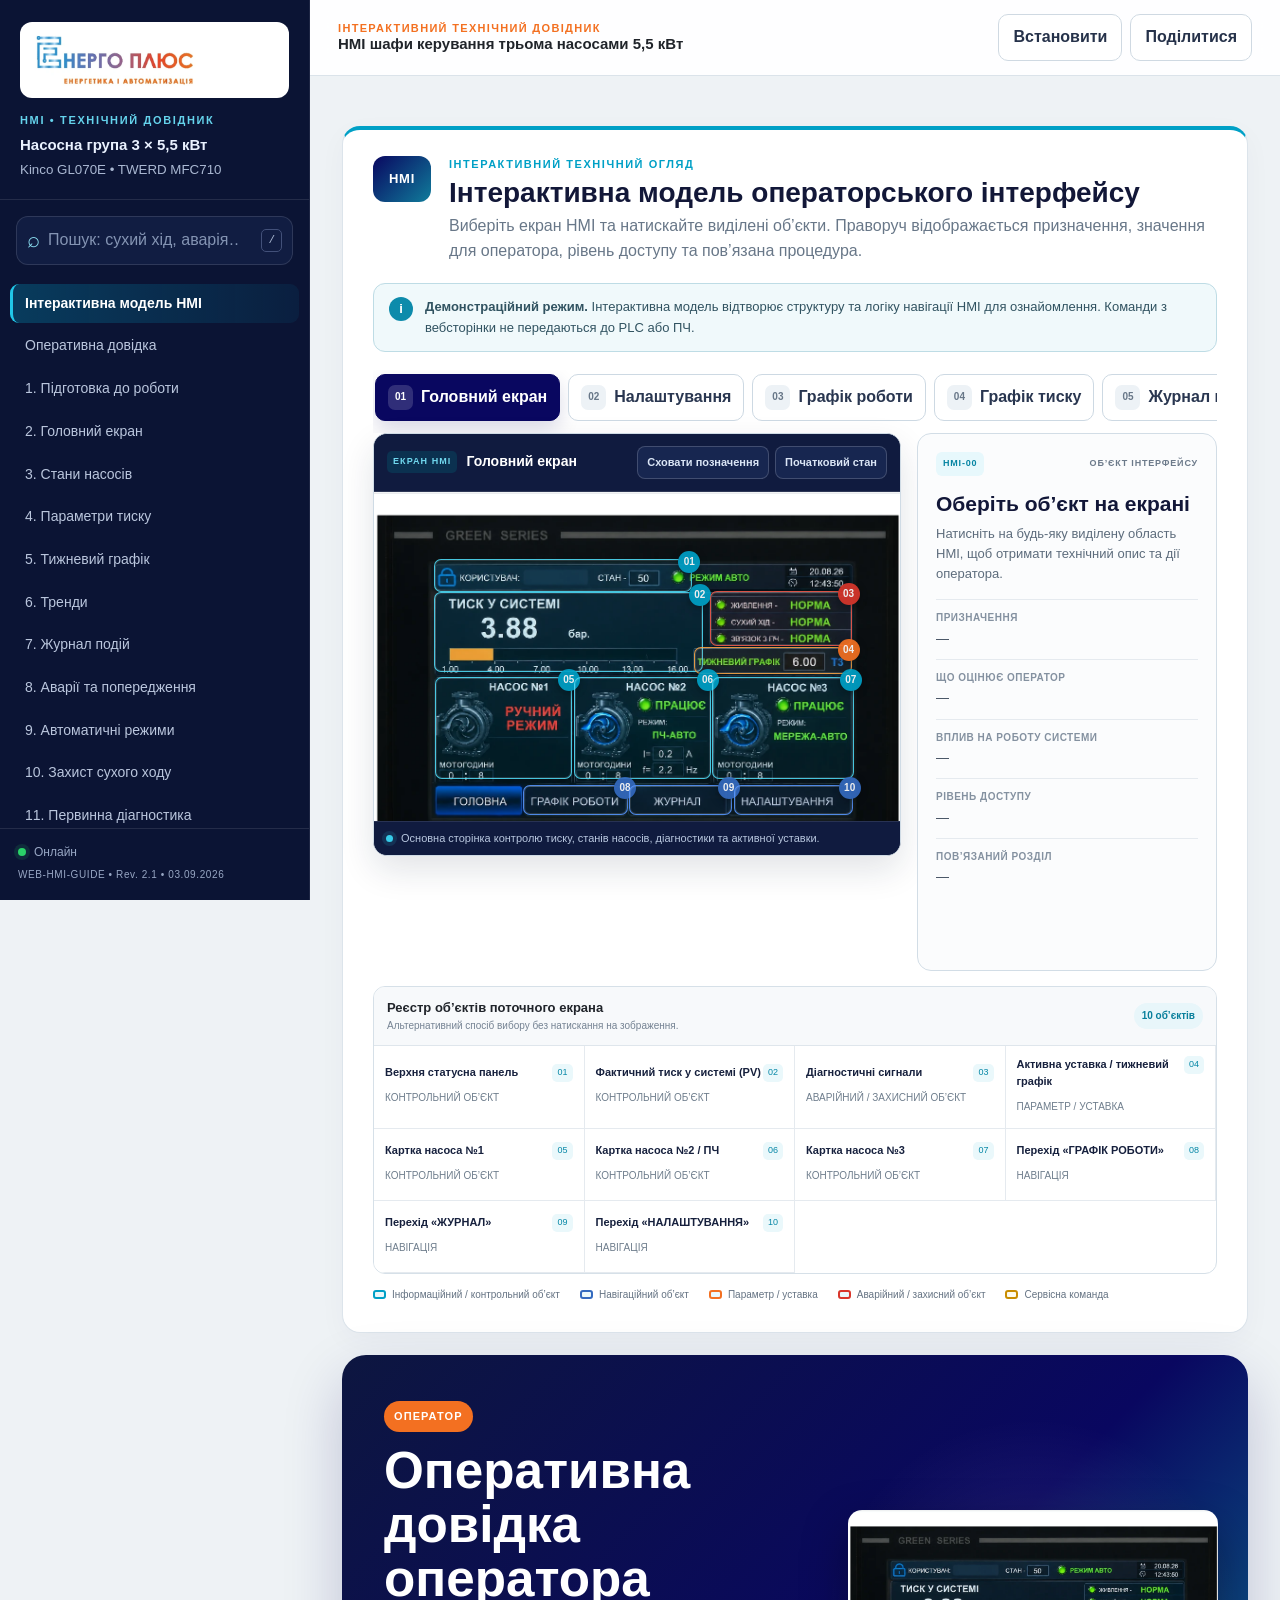
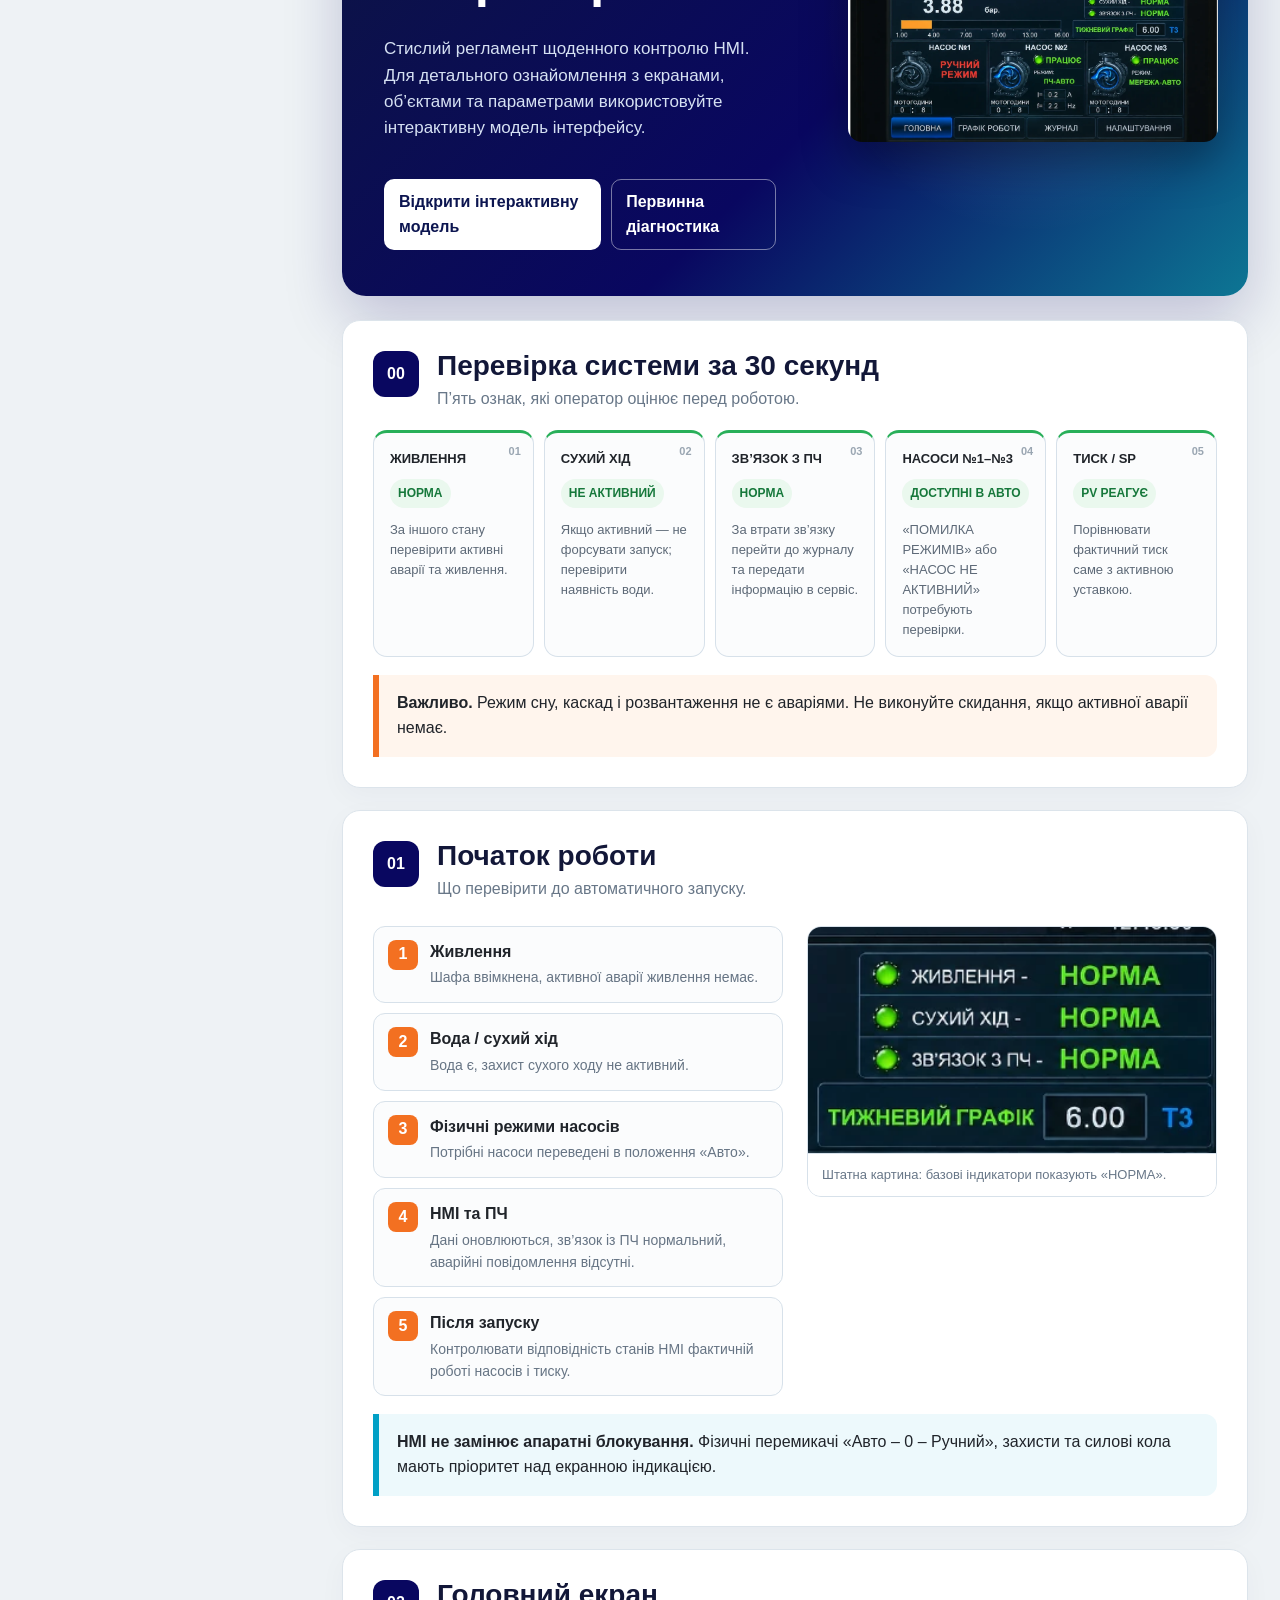
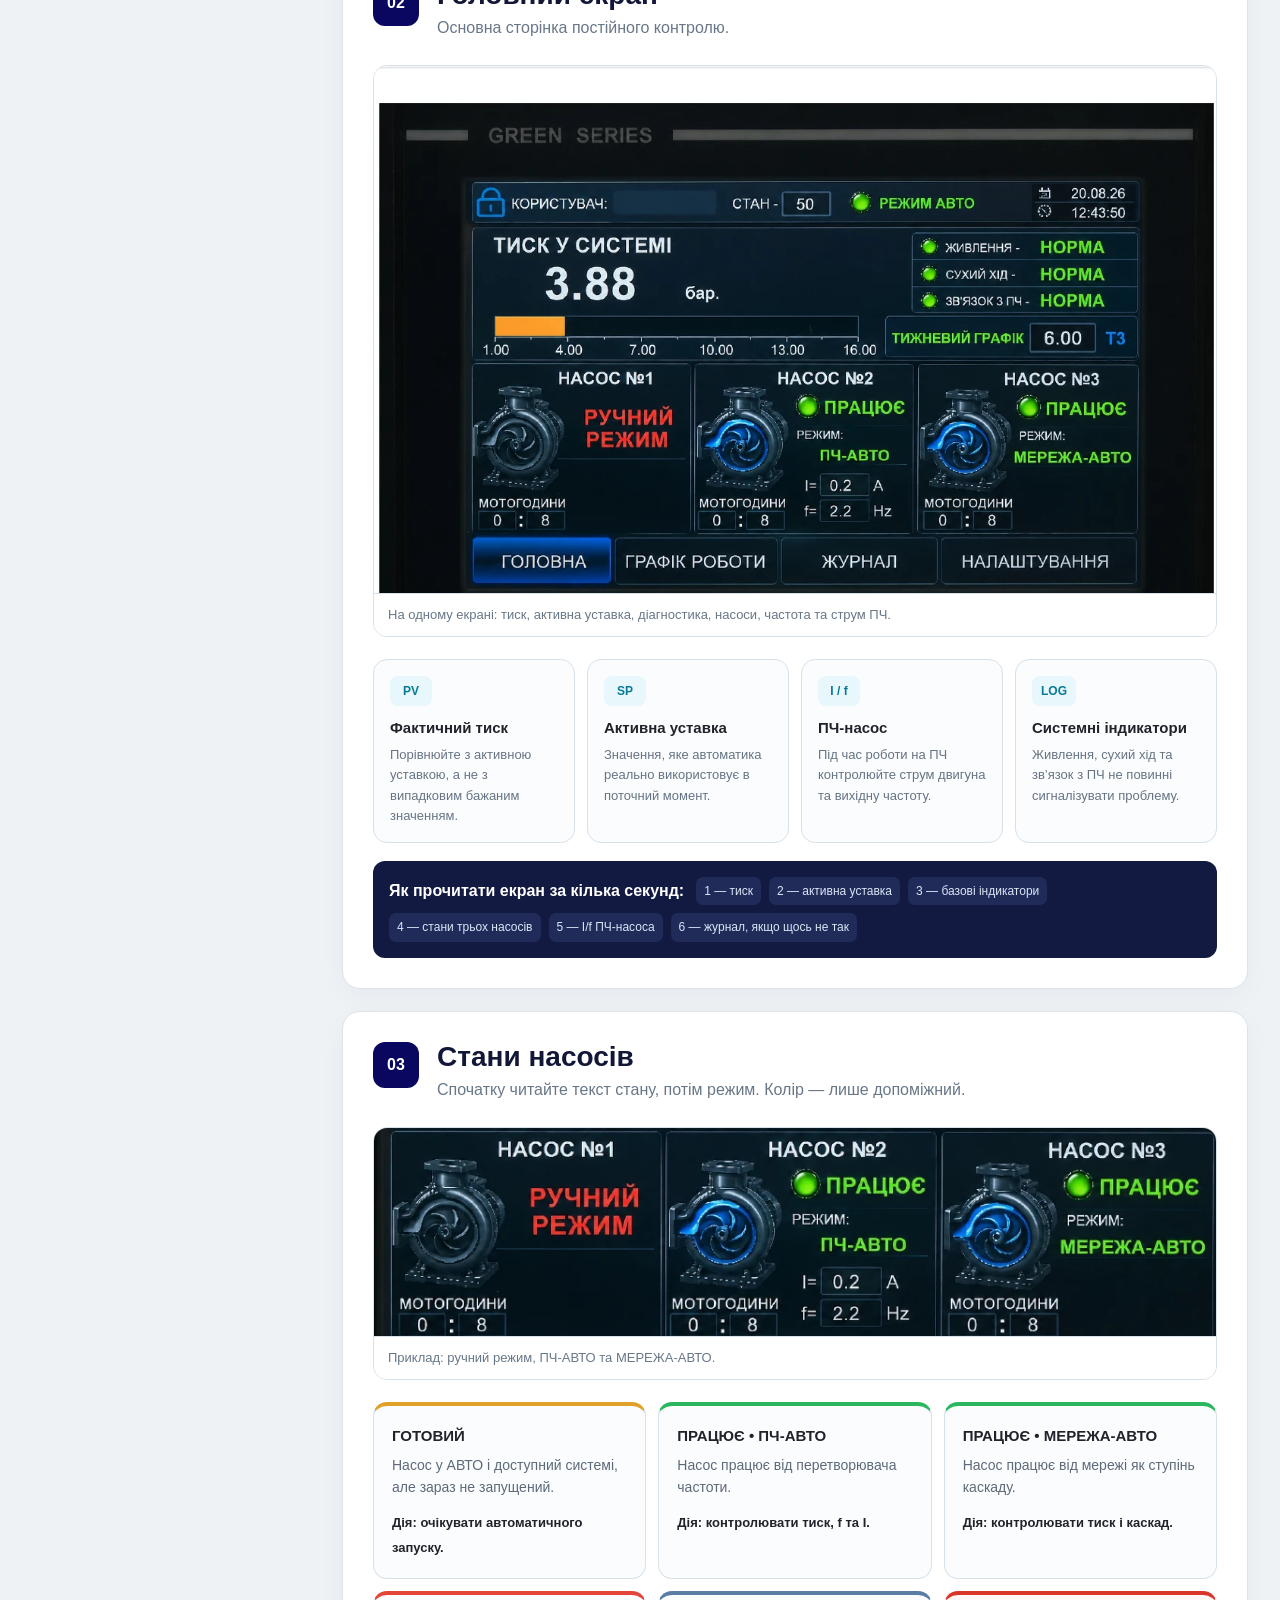
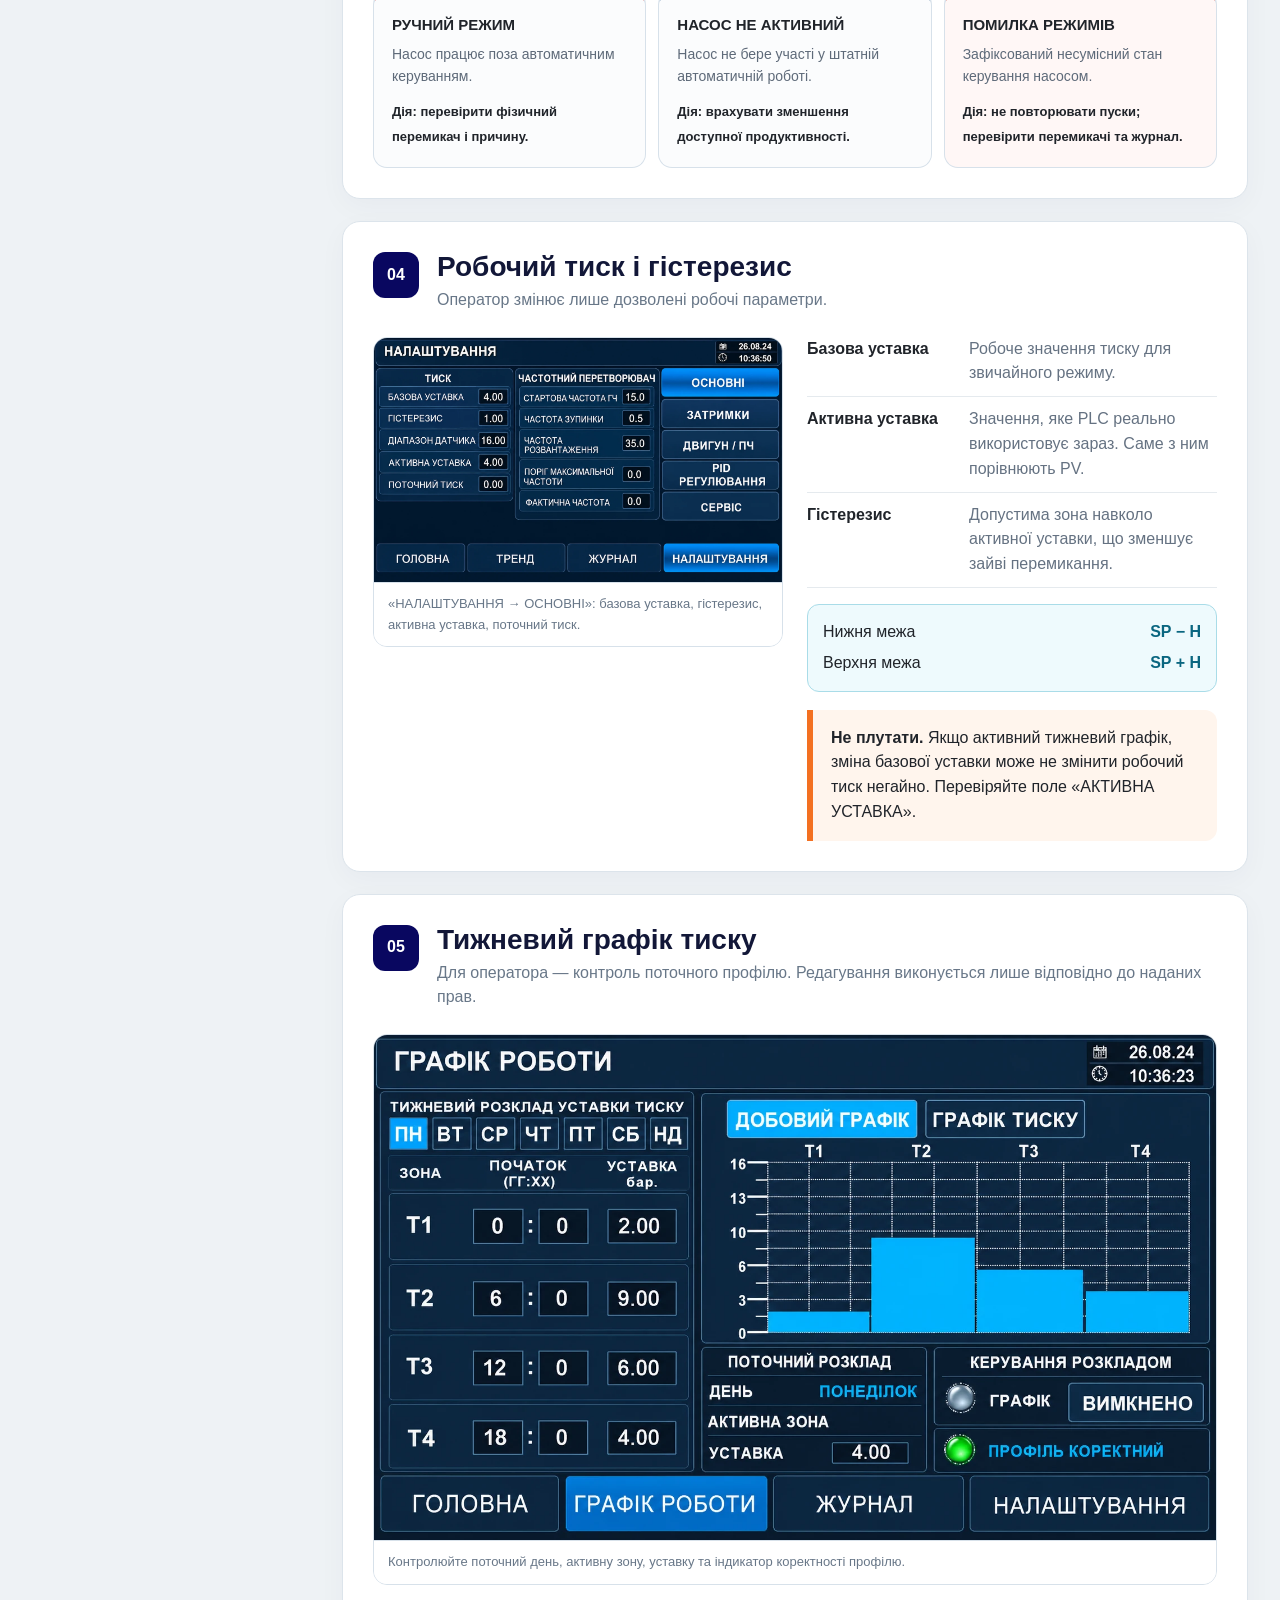
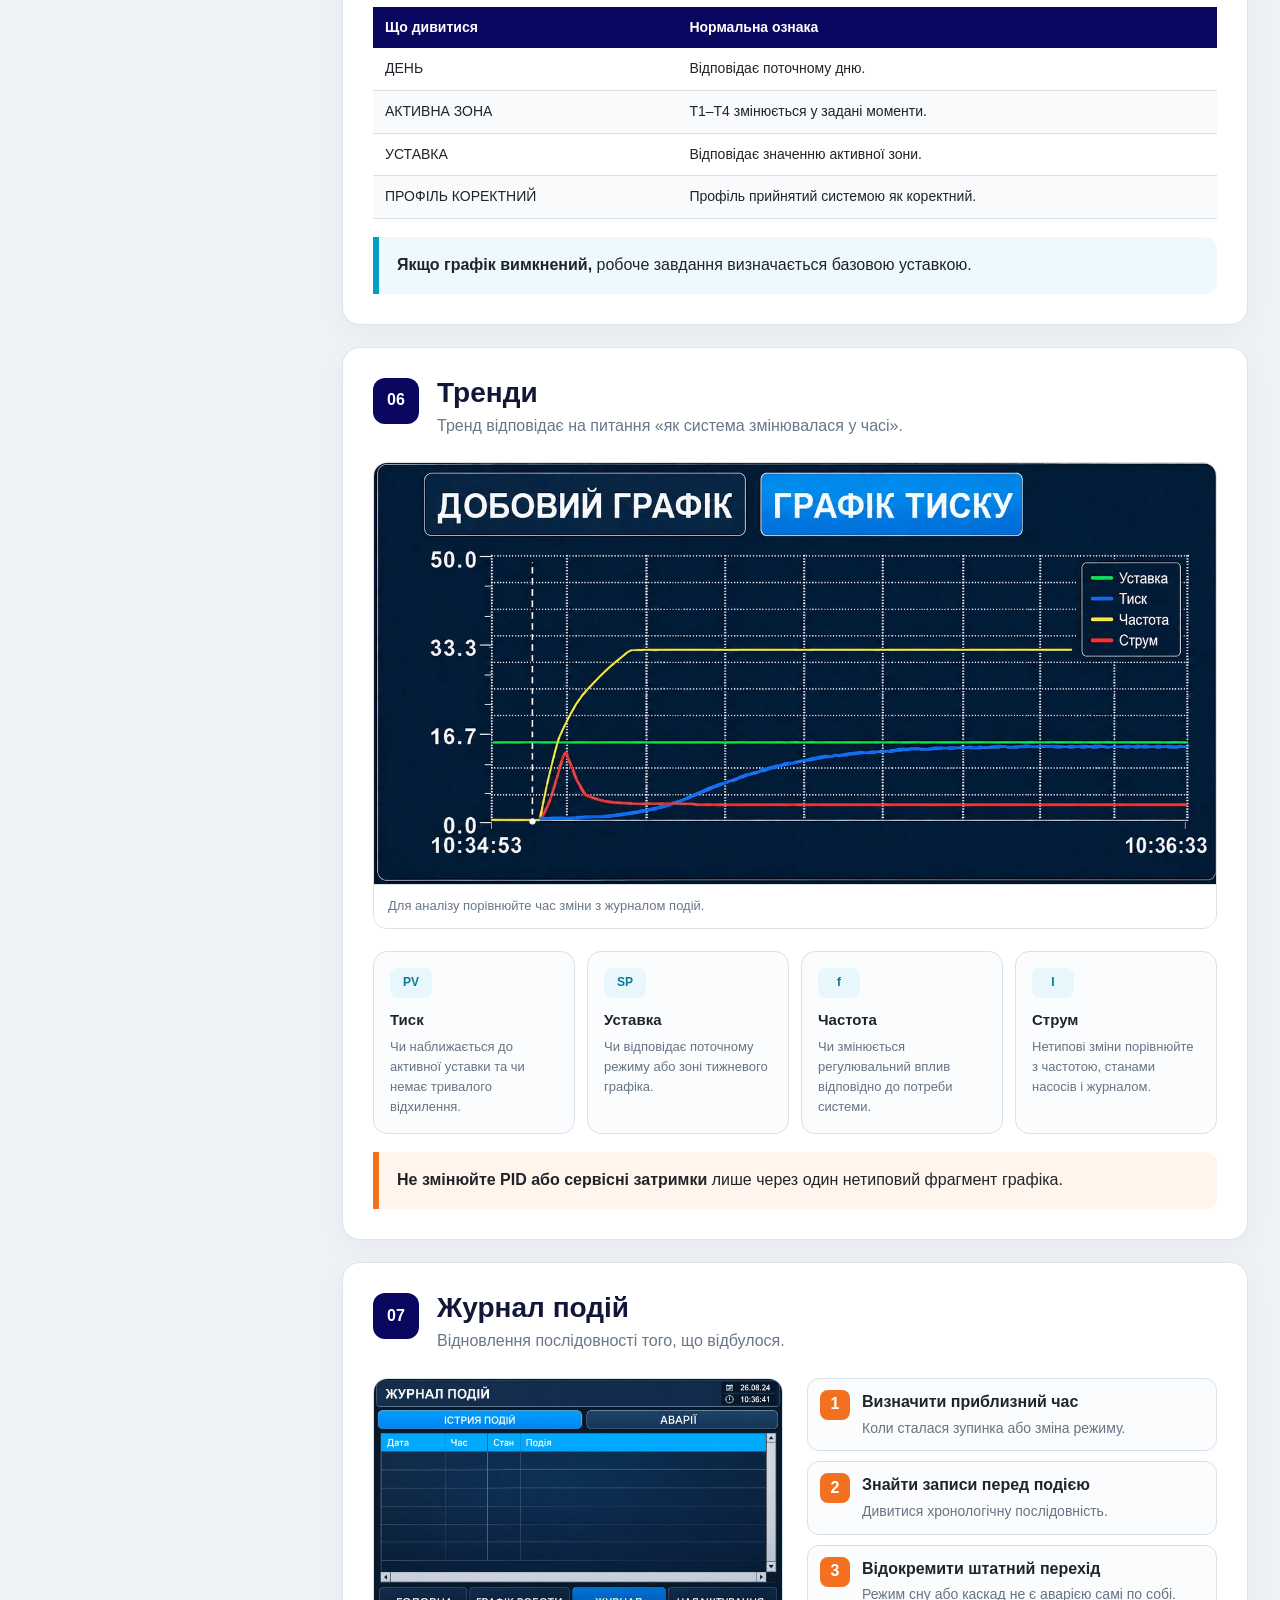
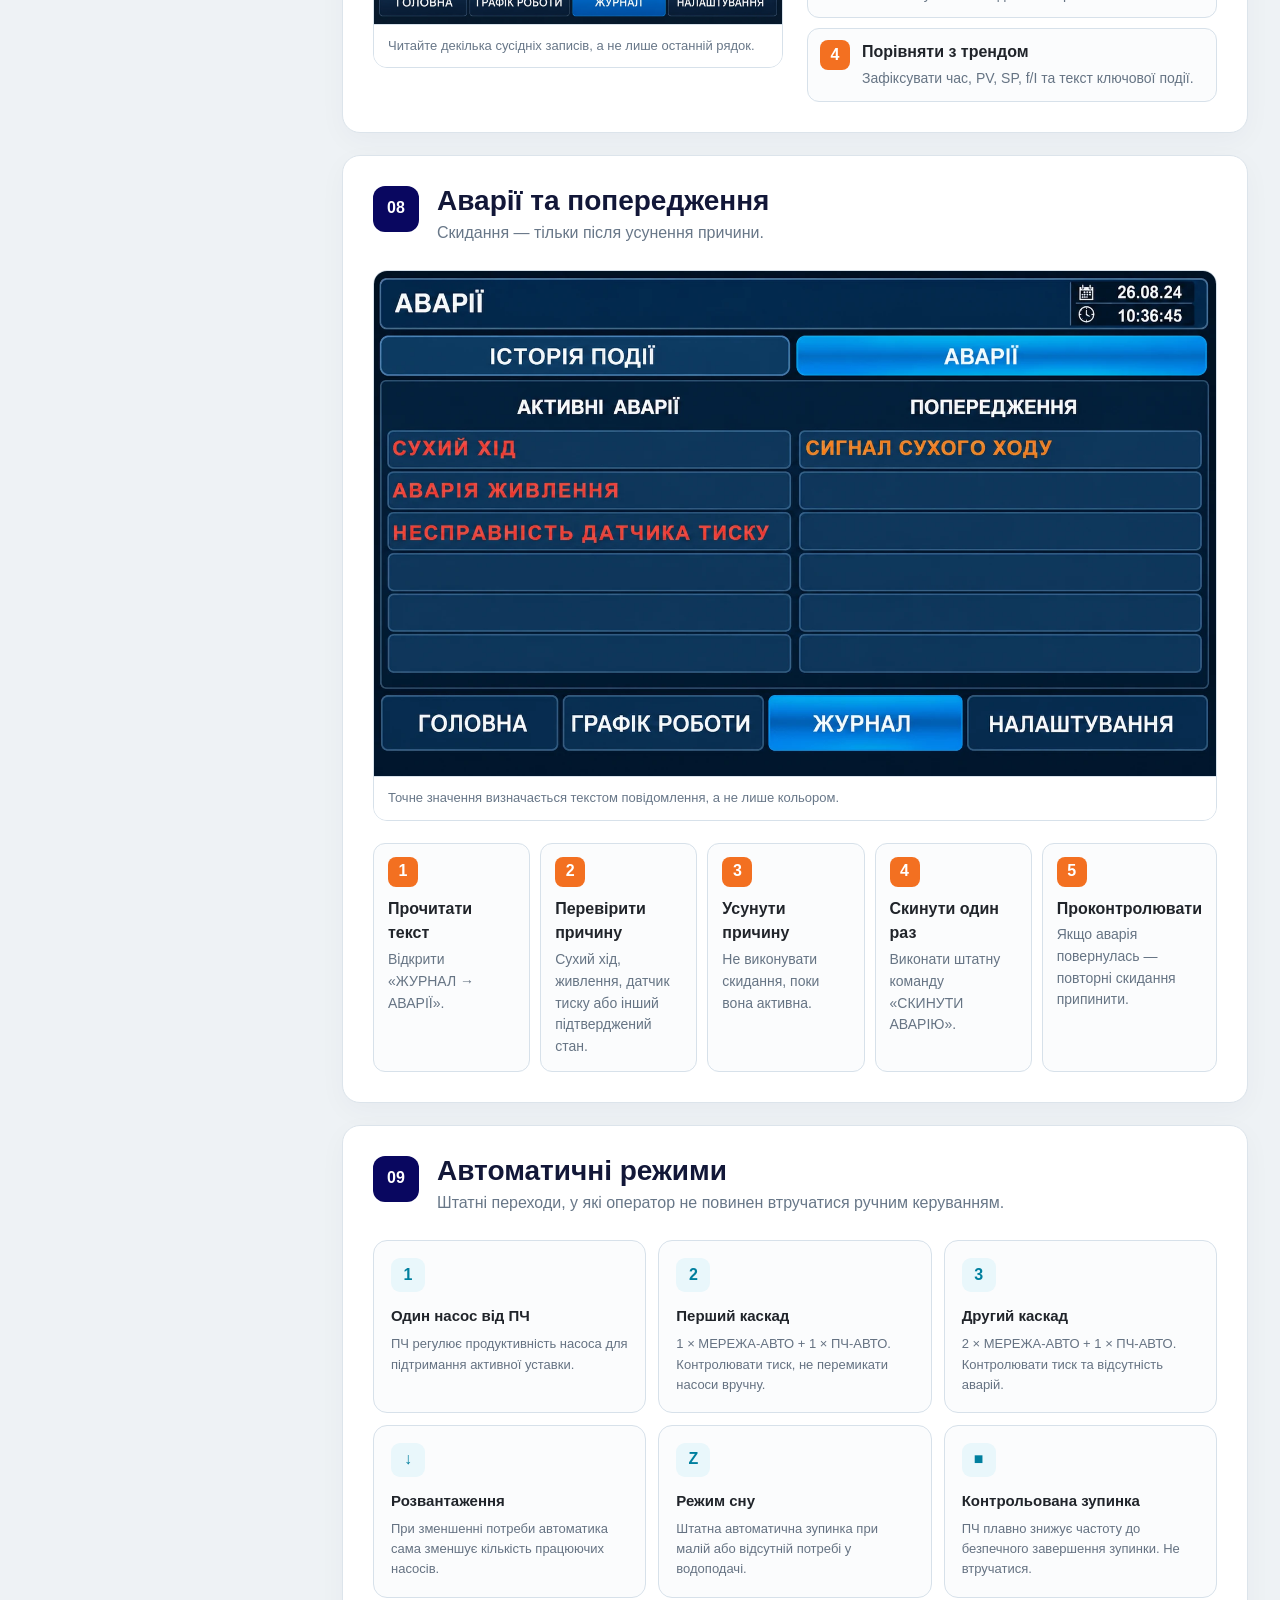
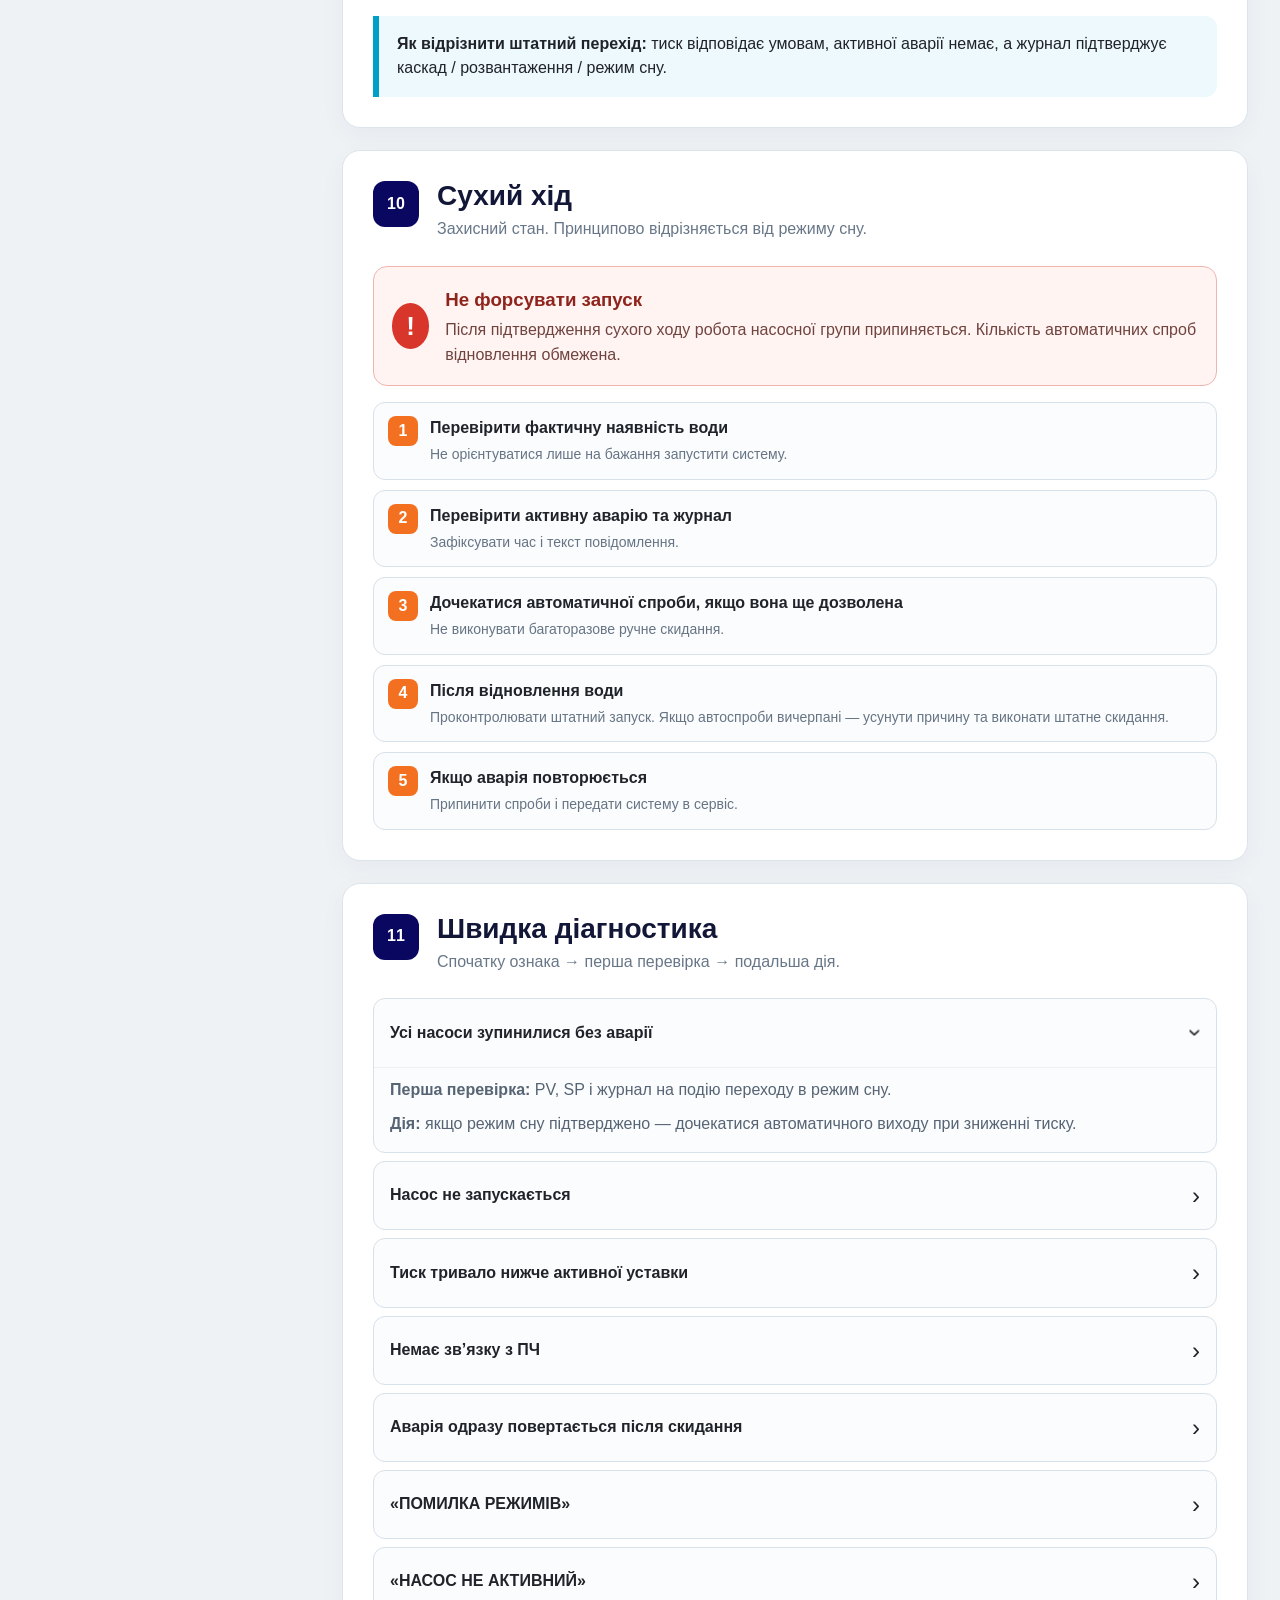
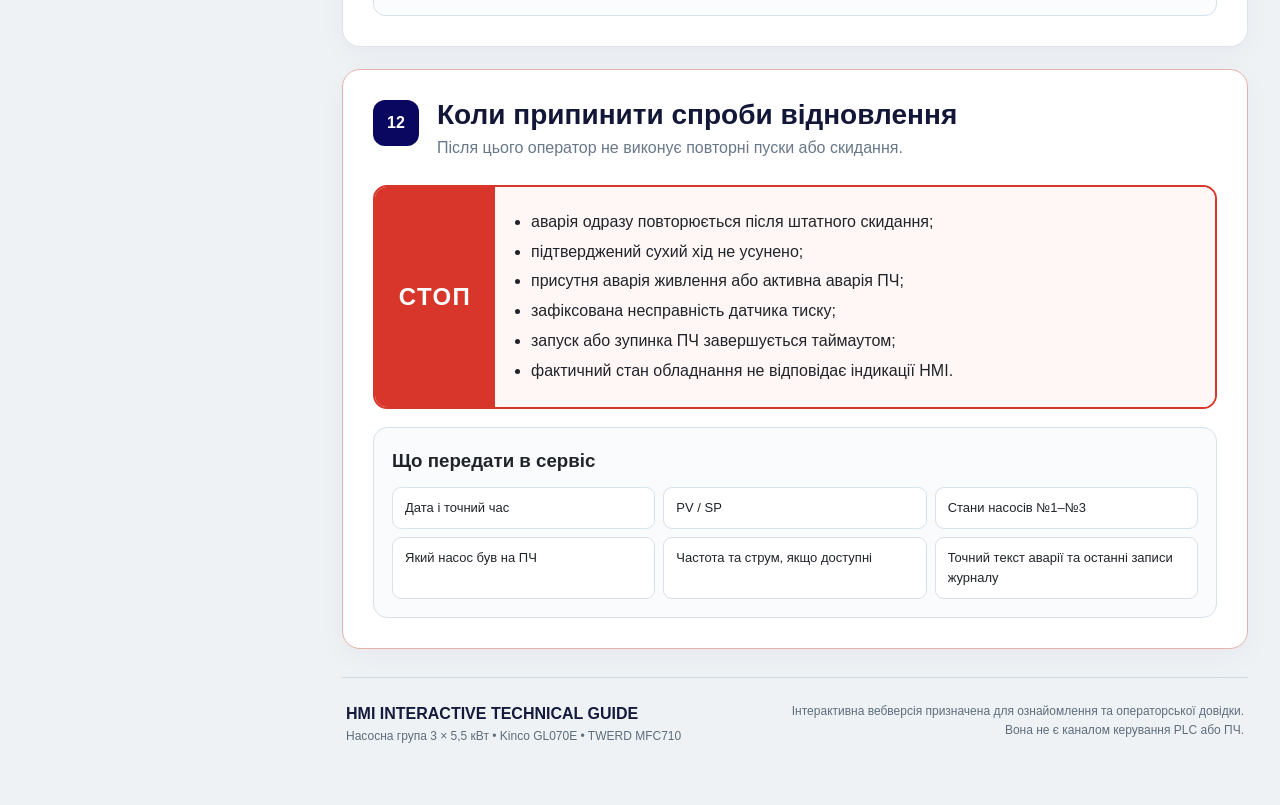
==== commit 4555ff50: "інструкція 2.0 HMI" ====
--- a/index.html
+++ b/index.html
@@ -16,7 +16,7 @@
 <div class="app-shell">
 <aside aria-label="Навігація інструкції" class="sidebar" id="sidebar">
 <div class="brand-block">
-<img alt="Енерго Плюс" class="brand-img" src="./assets/img/header_brand.webp"/>
+<img alt="Енерго Плюс" class="brand-img" src="./assets/img/brand-logo.webp"/>
 <div class="manual-id">
 <span class="eyebrow">HMI • ТЕХНІЧНИЙ ДОВІДНИК</span>
 <strong>Насосна група 3 × 5,5 кВт</strong>
@@ -32,7 +32,7 @@
 <nav class="nav-list" id="navList"><a data-nav="" href="#interactive">Інтерактивна модель HMI</a><a data-nav="" href="#quick">Оперативна довідка</a><a data-nav="" href="#start">1. Підготовка до роботи</a><a data-nav="" href="#main-screen">2. Головний екран</a><a data-nav="" href="#pumps">3. Стани насосів</a><a data-nav="" href="#pressure">4. Параметри тиску</a><a data-nav="" href="#schedule">5. Тижневий графік</a><a data-nav="" href="#trends">6. Тренди</a><a data-nav="" href="#events">7. Журнал подій</a><a data-nav="" href="#alarms">8. Аварії та попередження</a><a data-nav="" href="#auto">9. Автоматичні режими</a><a data-nav="" href="#dry-run">10. Захист сухого ходу</a><a data-nav="" href="#diagnostics">11. Первинна діагностика</a><a data-nav="" href="#stop">12. Межі дій оператора</a></nav>
 <div class="sidebar-footer">
 <div class="status-row"><span class="status-dot" id="statusDot"></span><span id="connectionText">Перевірка з'єднання…</span></div>
-<div class="version">WEB-HMI-GUIDE • Rev. 2.0 • 03.09.2026</div>
+<div class="version">WEB-HMI-GUIDE • Rev. 2.1 • 03.09.2026</div>
 </div>
 </aside>
 <main class="main">
@@ -63,11 +63,36 @@
 </div>
 <div aria-label="Екрани HMI" class="screen-selector" id="screenSelector" role="tablist">
 <button aria-selected="true" class="screen-tab active" data-screen="main" role="tab"><span>01</span>Головний екран</button>
-<button class="screen-tab" data-screen="settings" role="tab"><span>02</span>Налаштування</button>
+<button class="screen-tab" data-screen="settings-main" role="tab"><span>02</span>Налаштування</button>
 <button class="screen-tab" data-screen="schedule" role="tab"><span>03</span>Графік роботи</button>
 <button class="screen-tab" data-screen="trends" role="tab"><span>04</span>Графік тиску</button>
 <button class="screen-tab" data-screen="journal" role="tab"><span>05</span>Журнал подій</button>
 <button class="screen-tab" data-screen="alarms" role="tab"><span>06</span>Аварії</button>
+</div>
+<div class="settings-navigation" id="settingsNavigation" hidden>
+  <div class="settings-nav-header">
+    <div>
+      <span>СТРУКТУРА «НАЛАШТУВАННЯ»</span>
+      <strong>Групи параметрів HMI</strong>
+    </div>
+    <small>Виберіть групу — зображення та реєстр об’єктів оновляться.</small>
+  </div>
+  <div class="settings-group-selector" id="settingsGroupSelector" role="tablist" aria-label="Групи налаштувань">
+    <button class="settings-group-tab" data-settings-screen="settings-main" role="tab">ОСНОВНІ</button>
+    <button class="settings-group-tab" data-settings-screen="settings-delays" role="tab">ЗАТРИМКИ</button>
+    <button class="settings-group-tab" data-settings-screen="settings-drive" role="tab">ДВИГУН / ПЧ</button>
+    <button class="settings-group-tab" data-settings-screen="settings-pid" role="tab">PID РЕГУЛЮВАННЯ</button>
+    <button class="settings-group-tab service" data-settings-screen="service-io" role="tab">СЕРВІС</button>
+  </div>
+  <div class="service-page-navigation" id="servicePageNavigation" hidden>
+    <span>СЕРВІСНІ СТОРІНКИ</span>
+    <div class="service-page-selector" role="tablist" aria-label="Сервісні сторінки">
+      <button data-service-screen="service-io" role="tab"><b>1</b>Датчик / силова комутація</button>
+      <button data-service-screen="service-cascade" role="tab"><b>2</b>Каскад / сухий хід</button>
+      <button data-service-screen="service-modbus" role="tab"><b>3</b>PID / Modbus / скидання</button>
+      <button data-service-screen="service-states" role="tab"><b>4</b>Основні стани</button>
+    </div>
+  </div>
 </div>
 <div class="explorer-grid">
 <div class="screen-workbench">
@@ -91,6 +116,7 @@
 <dl class="inspector-list">
 <div><dt>Призначення</dt><dd id="objectPurpose">—</dd></div>
 <div><dt>Що оцінює оператор</dt><dd id="objectOperator">—</dd></div>
+<div><dt>Вплив на роботу системи</dt><dd id="objectImpact">—</dd></div>
 <div><dt>Рівень доступу</dt><dd id="objectAccess">—</dd></div>
 <div><dt>Пов’язаний розділ</dt><dd id="objectRelated">—</dd></div>
 </dl>
@@ -112,6 +138,7 @@
 <span><i class="legend-mark nav"></i>Навігаційний об’єкт</span>
 <span><i class="legend-mark param"></i>Параметр / уставка</span>
 <span><i class="legend-mark alarm"></i>Аварійний / захисний об’єкт</span>
+<span><i class="legend-mark command"></i>Сервісна команда</span>
 </div>
 </section><section class="hero searchable" data-title="Швидка довідка оператора" id="quick">
 <div class="hero-copy">
--- a/assets/css/styles.css
+++ b/assets/css/styles.css
@@ -98,3 +98,22 @@
 @media(max-width:1100px){.explorer-grid{grid-template-columns:1fr}.object-inspector{position:static;min-height:0}.object-register{grid-template-columns:repeat(3,1fr)}}
 @media(max-width:700px){.screen-workbench-bar{align-items:flex-start;flex-direction:column}.object-register{grid-template-columns:repeat(2,1fr)}.interactive-head .section-num{width:46px}.hmi-hotspot::after{width:19px;height:19px;top:-7px;right:-7px;font-size:9px}.technical-legend{gap:8px 12px}}
 @media(max-width:480px){.object-register{grid-template-columns:1fr}.screen-selector{margin-left:-5px;margin-right:-5px}.screen-tab{padding:8px 9px;font-size:12px}.workbench-actions{width:100%}.compact-btn{flex:1}}
+
+/* ===== Settings hierarchy / BrandBook refinement ===== */
+.brand-img{height:76px;padding:8px 10px;border-radius:12px;object-fit:contain;object-position:left center}
+.settings-navigation{margin:-2px 0 16px;border:1px solid #cedae4;border-radius:14px;background:#f8fafc;overflow:hidden}
+.settings-navigation[hidden]{display:none!important}
+.settings-nav-header{display:flex;align-items:end;justify-content:space-between;gap:16px;padding:12px 14px;border-bottom:1px solid #dce4eb;background:linear-gradient(90deg,#eef7fa,#f7f9fc)}
+.settings-nav-header>div{display:grid;gap:2px}.settings-nav-header span{font-size:9px;letter-spacing:.12em;font-weight:900;color:#0788a7}.settings-nav-header strong{font-size:14px;color:#151b3f}.settings-nav-header small{font-size:10px;color:#728091;text-align:right}
+.settings-group-selector{display:grid;grid-template-columns:repeat(5,minmax(0,1fr));gap:8px;padding:10px}
+.settings-group-tab{border:1px solid #cfd9e2;background:#fff;border-radius:9px;padding:9px 8px;font-size:11px;font-weight:900;color:#26324a;cursor:pointer;transition:.15s}
+.settings-group-tab:hover{border-color:#77c9dd;background:#f2fafc}.settings-group-tab.active{background:var(--navy);border-color:var(--navy);color:#fff;box-shadow:0 6px 16px rgba(9,7,96,.13)}
+.settings-group-tab.service.active{background:#008eb0;border-color:#008eb0}
+.service-page-navigation{padding:0 10px 10px}.service-page-navigation[hidden]{display:none!important}.service-page-navigation>span{display:block;font-size:9px;letter-spacing:.11em;font-weight:900;color:#7a8795;margin:2px 0 6px}
+.service-page-selector{display:grid;grid-template-columns:repeat(4,minmax(0,1fr));gap:7px}
+.service-page-selector button{display:flex;align-items:center;gap:7px;text-align:left;border:1px solid #d5dfe7;background:#fff;border-radius:9px;padding:8px 9px;font-size:10px;font-weight:800;color:#344154;cursor:pointer;line-height:1.25}
+.service-page-selector button b{width:22px;height:22px;display:grid;place-items:center;border-radius:6px;background:#e9f6fa;color:#087e9b;font-size:10px;flex:none}.service-page-selector button:hover{background:#f2fafc;border-color:#8bcfdf}.service-page-selector button.active{border-color:#00a0c6;background:#eaf8fb;color:#0b4960}.service-page-selector button.active b{background:#00a0c6;color:#fff}
+.hmi-hotspot.type-command{border-color:rgba(255,210,55,.98);background:rgba(255,198,0,.09)}.hmi-hotspot.type-command::after{background:#c98d00}
+.legend-mark.command{border-color:#c98d00;background:rgba(255,198,0,.08)}
+@media(max-width:900px){.settings-group-selector{grid-template-columns:repeat(2,1fr)}.service-page-selector{grid-template-columns:repeat(2,1fr)}.settings-nav-header{align-items:flex-start;flex-direction:column}.settings-nav-header small{text-align:left}}
+@media(max-width:520px){.settings-group-selector,.service-page-selector{grid-template-columns:1fr}.brand-img{height:68px}}
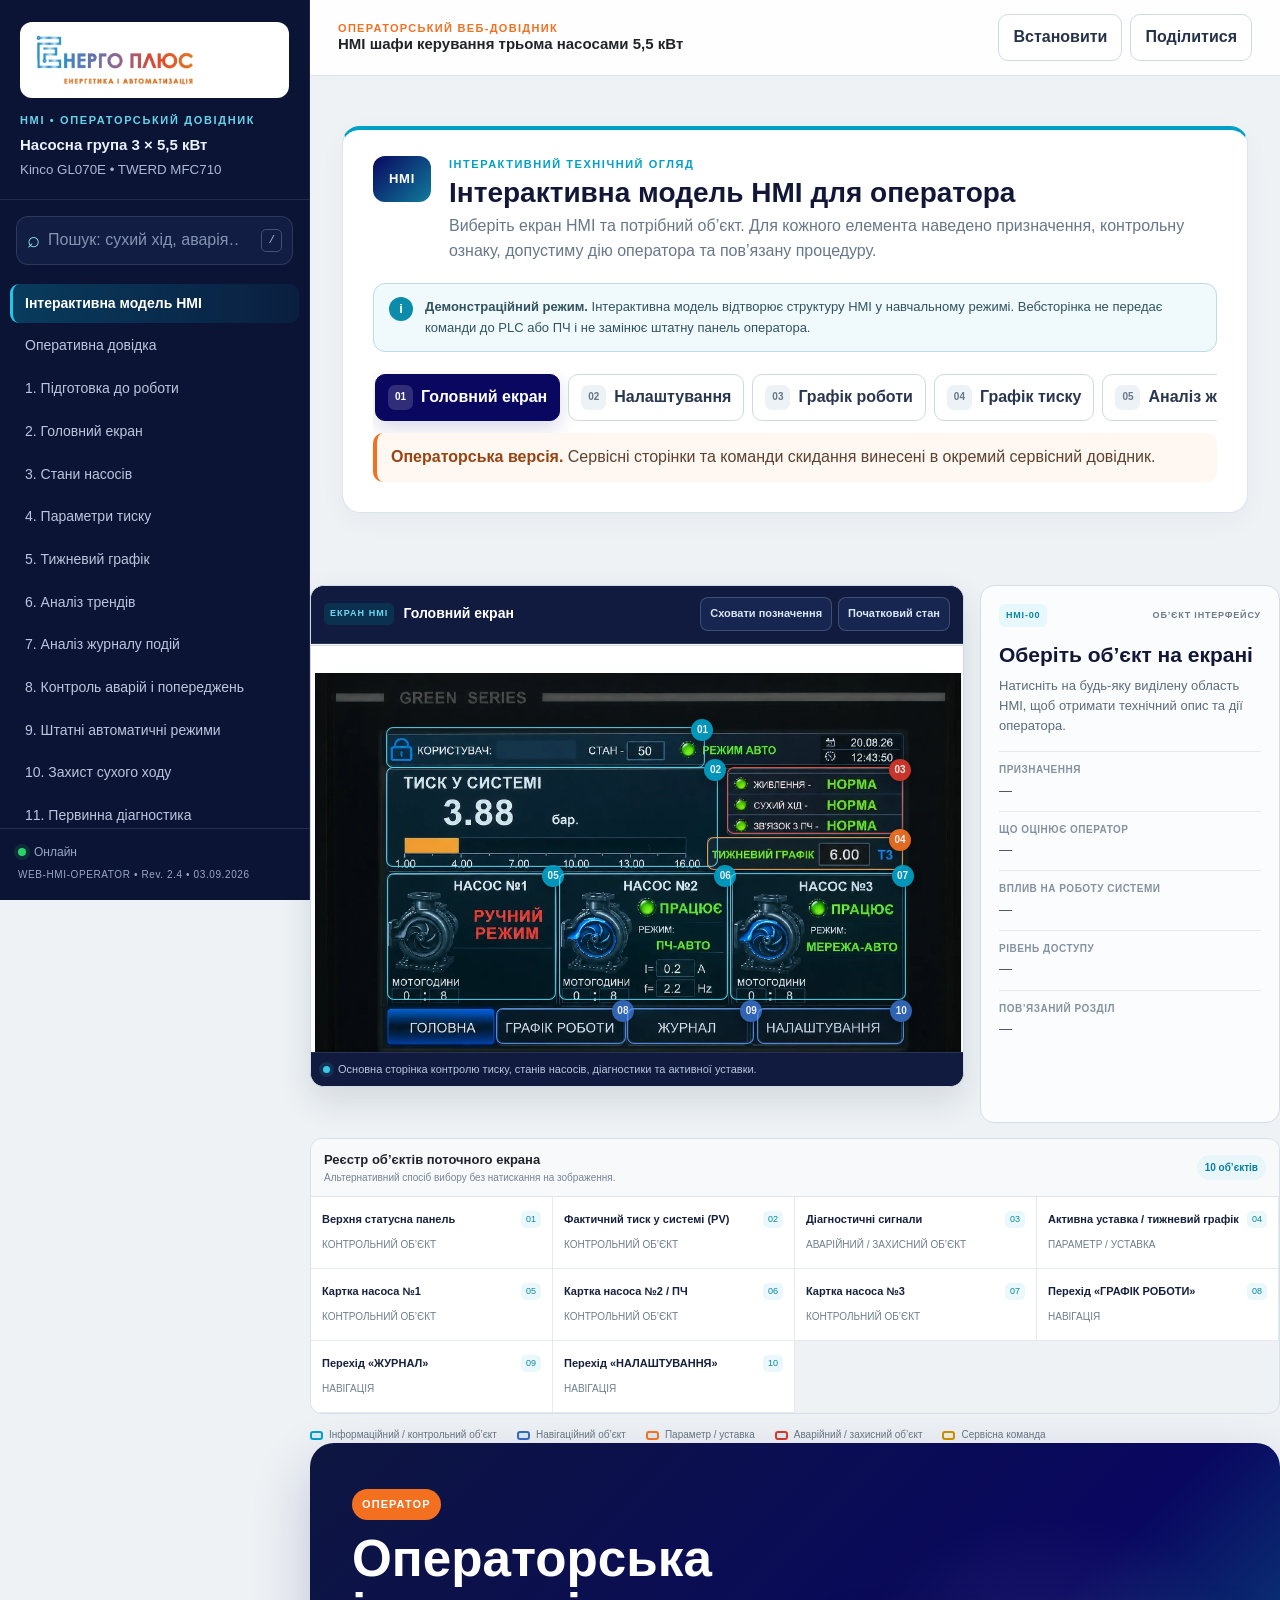
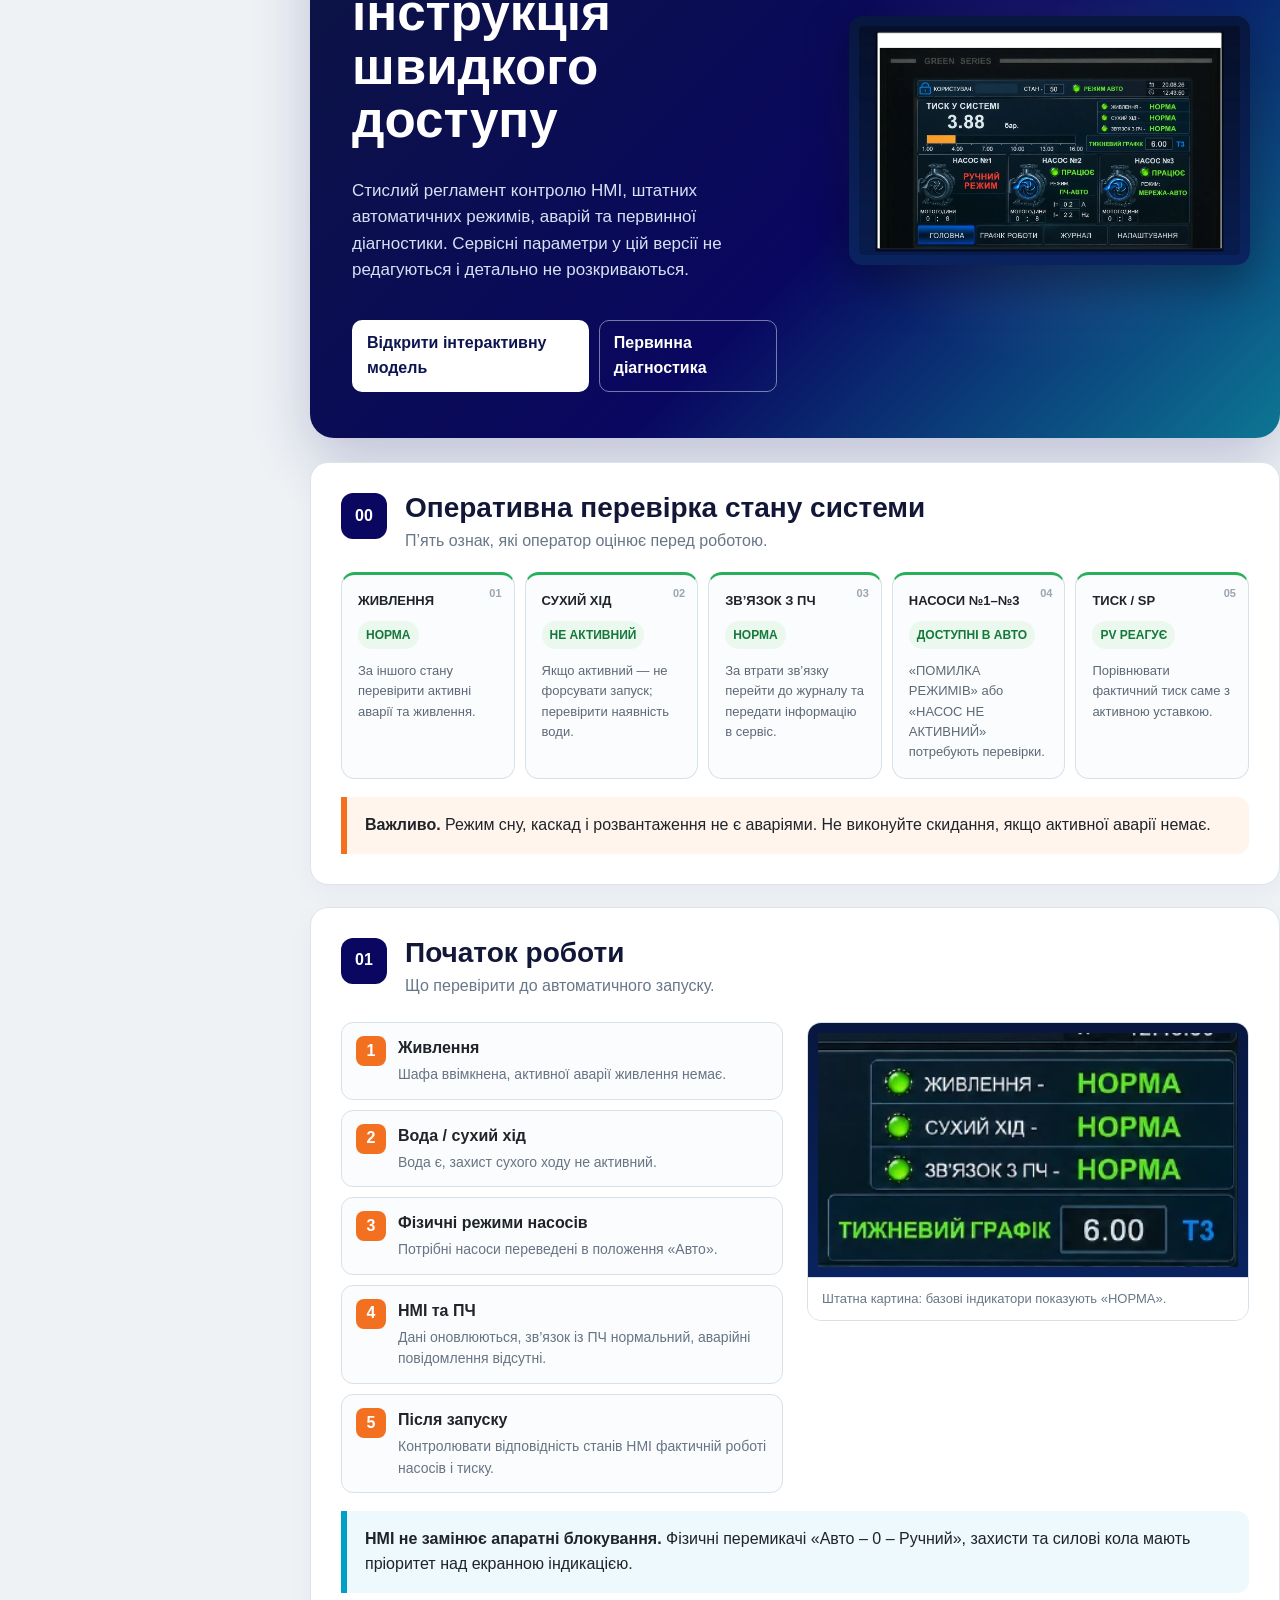
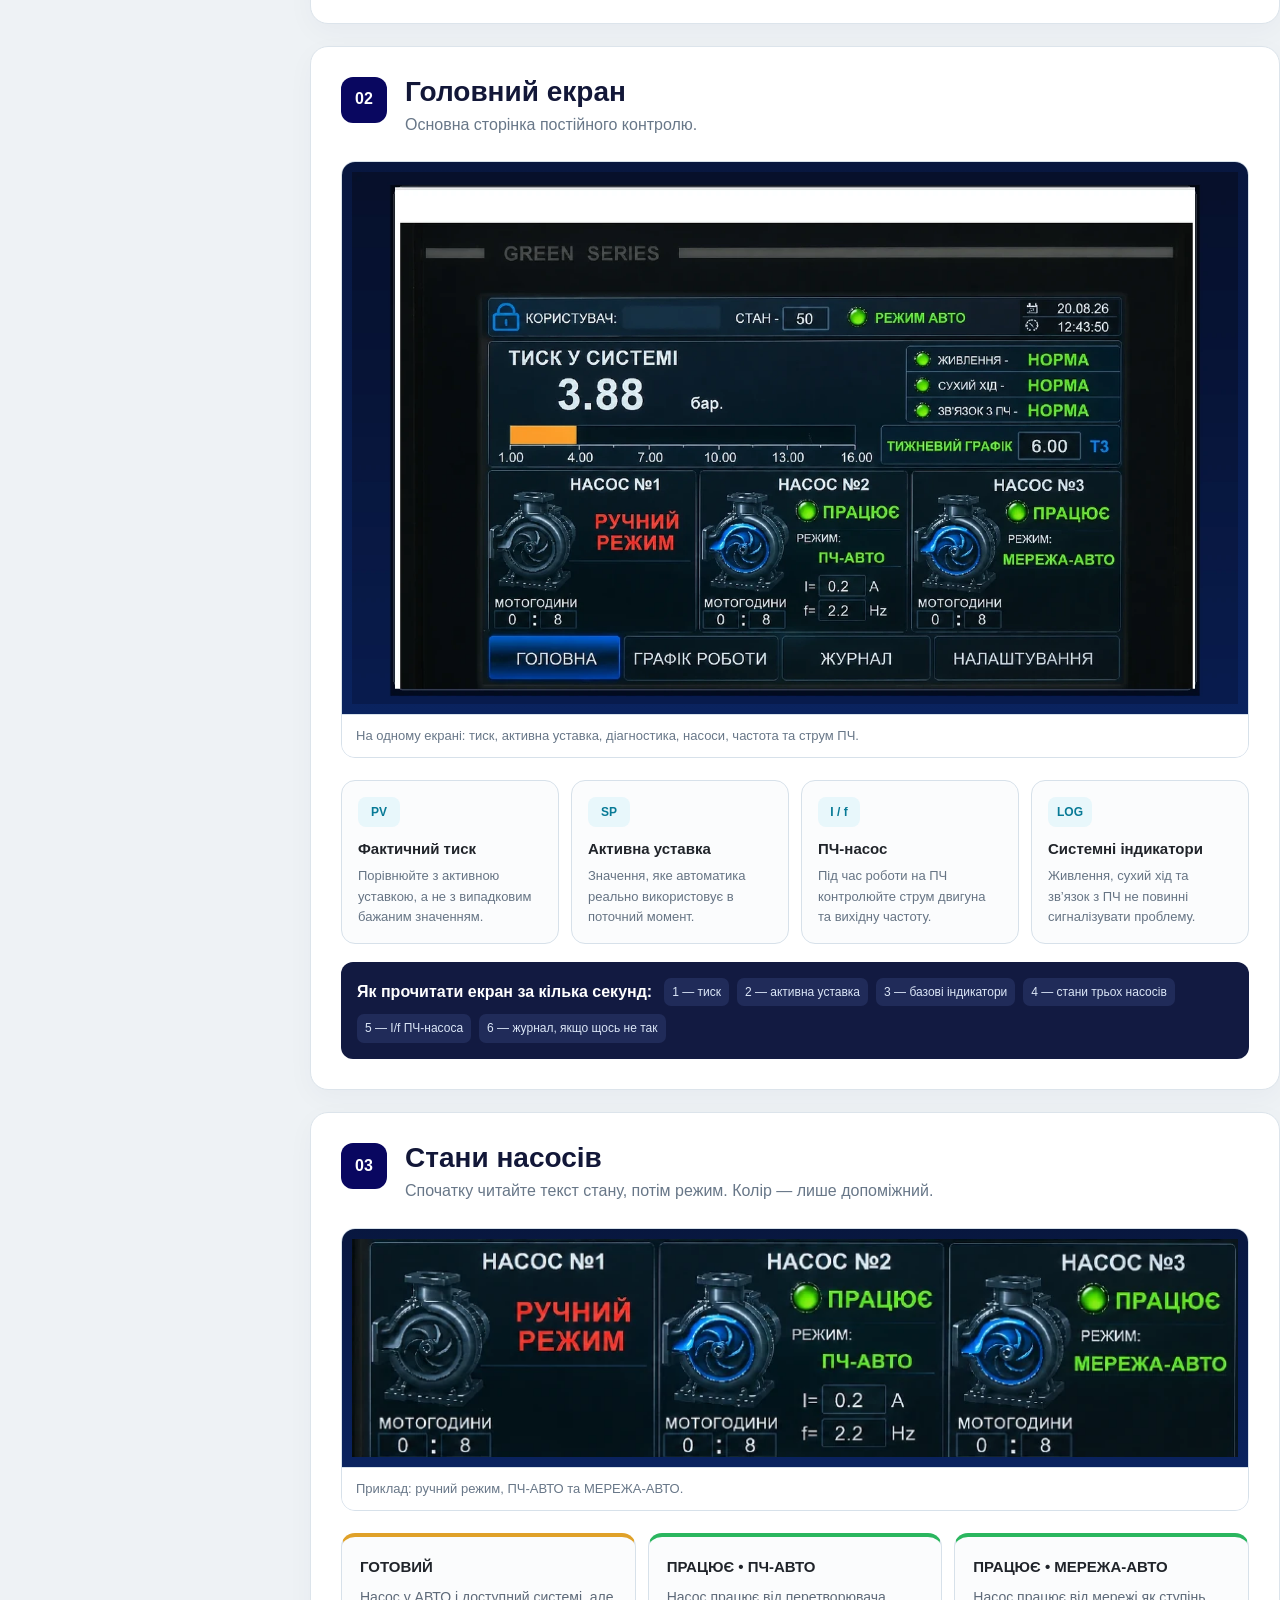
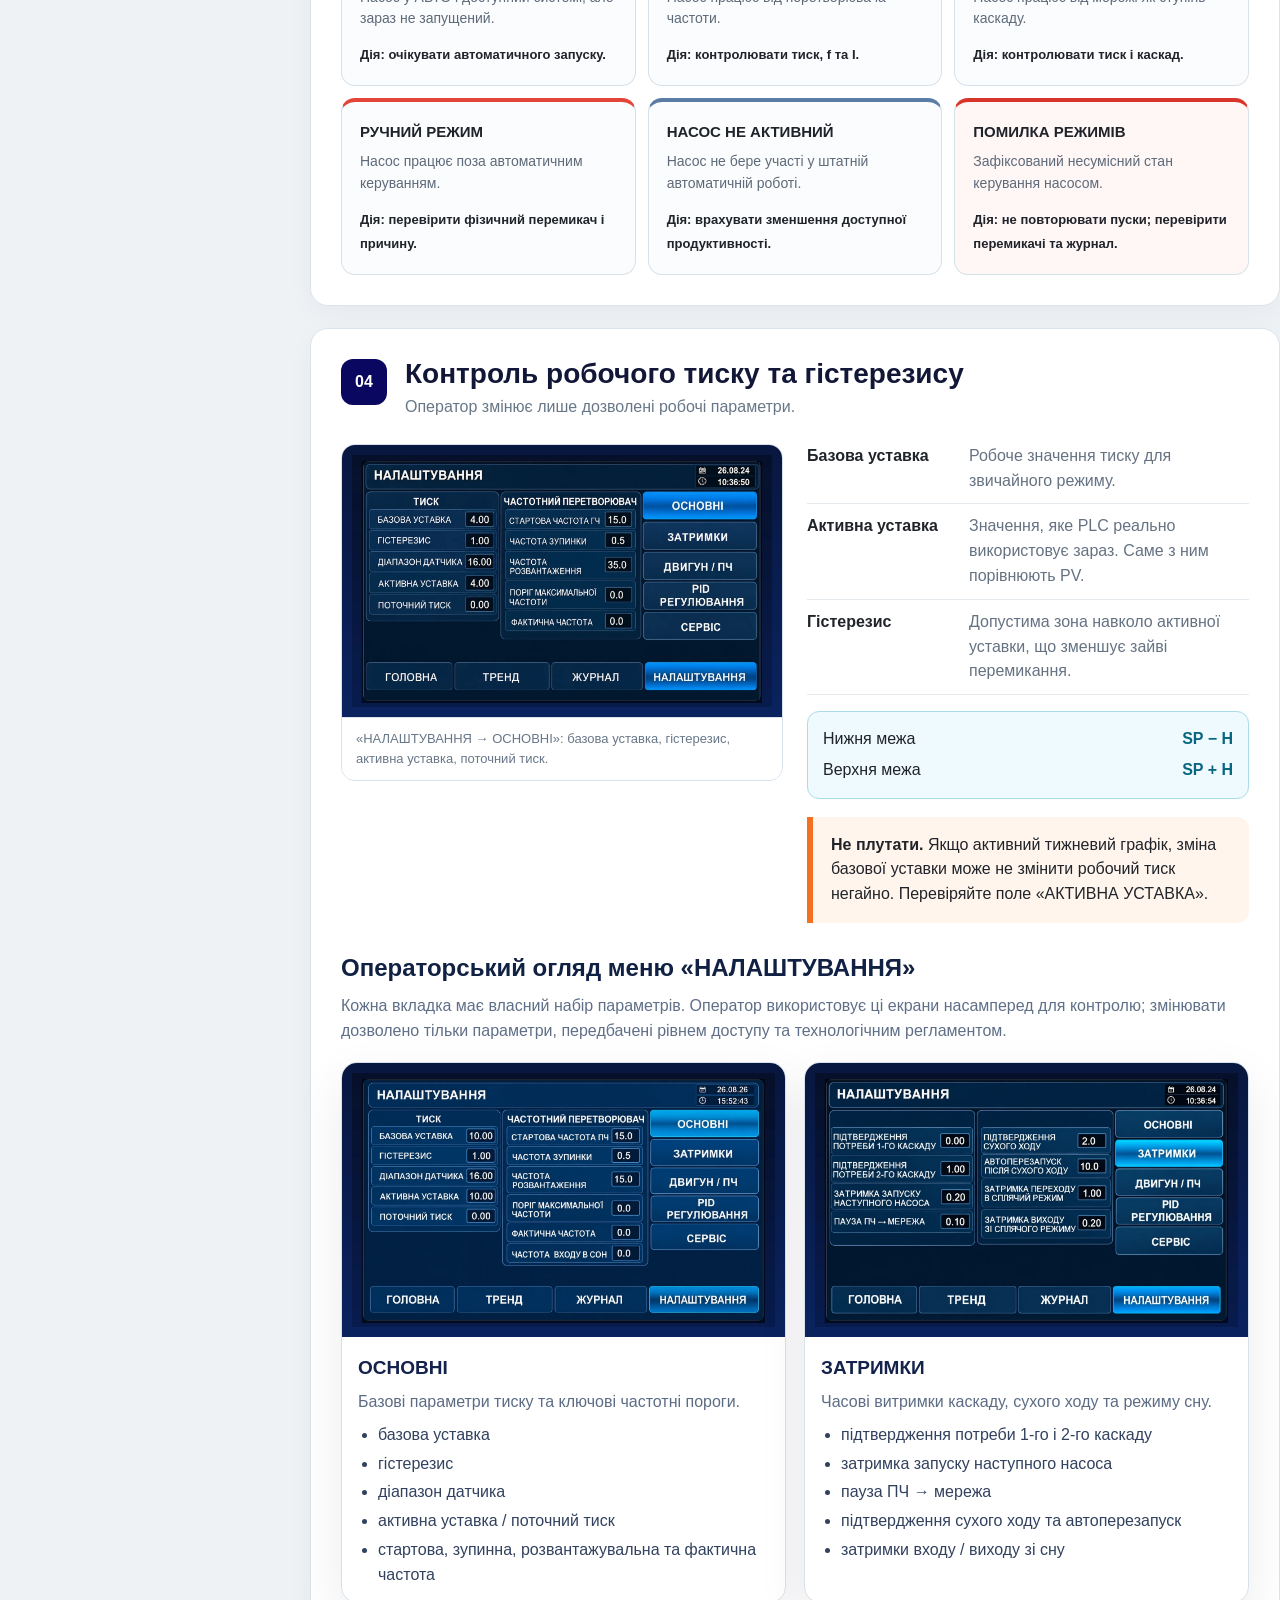
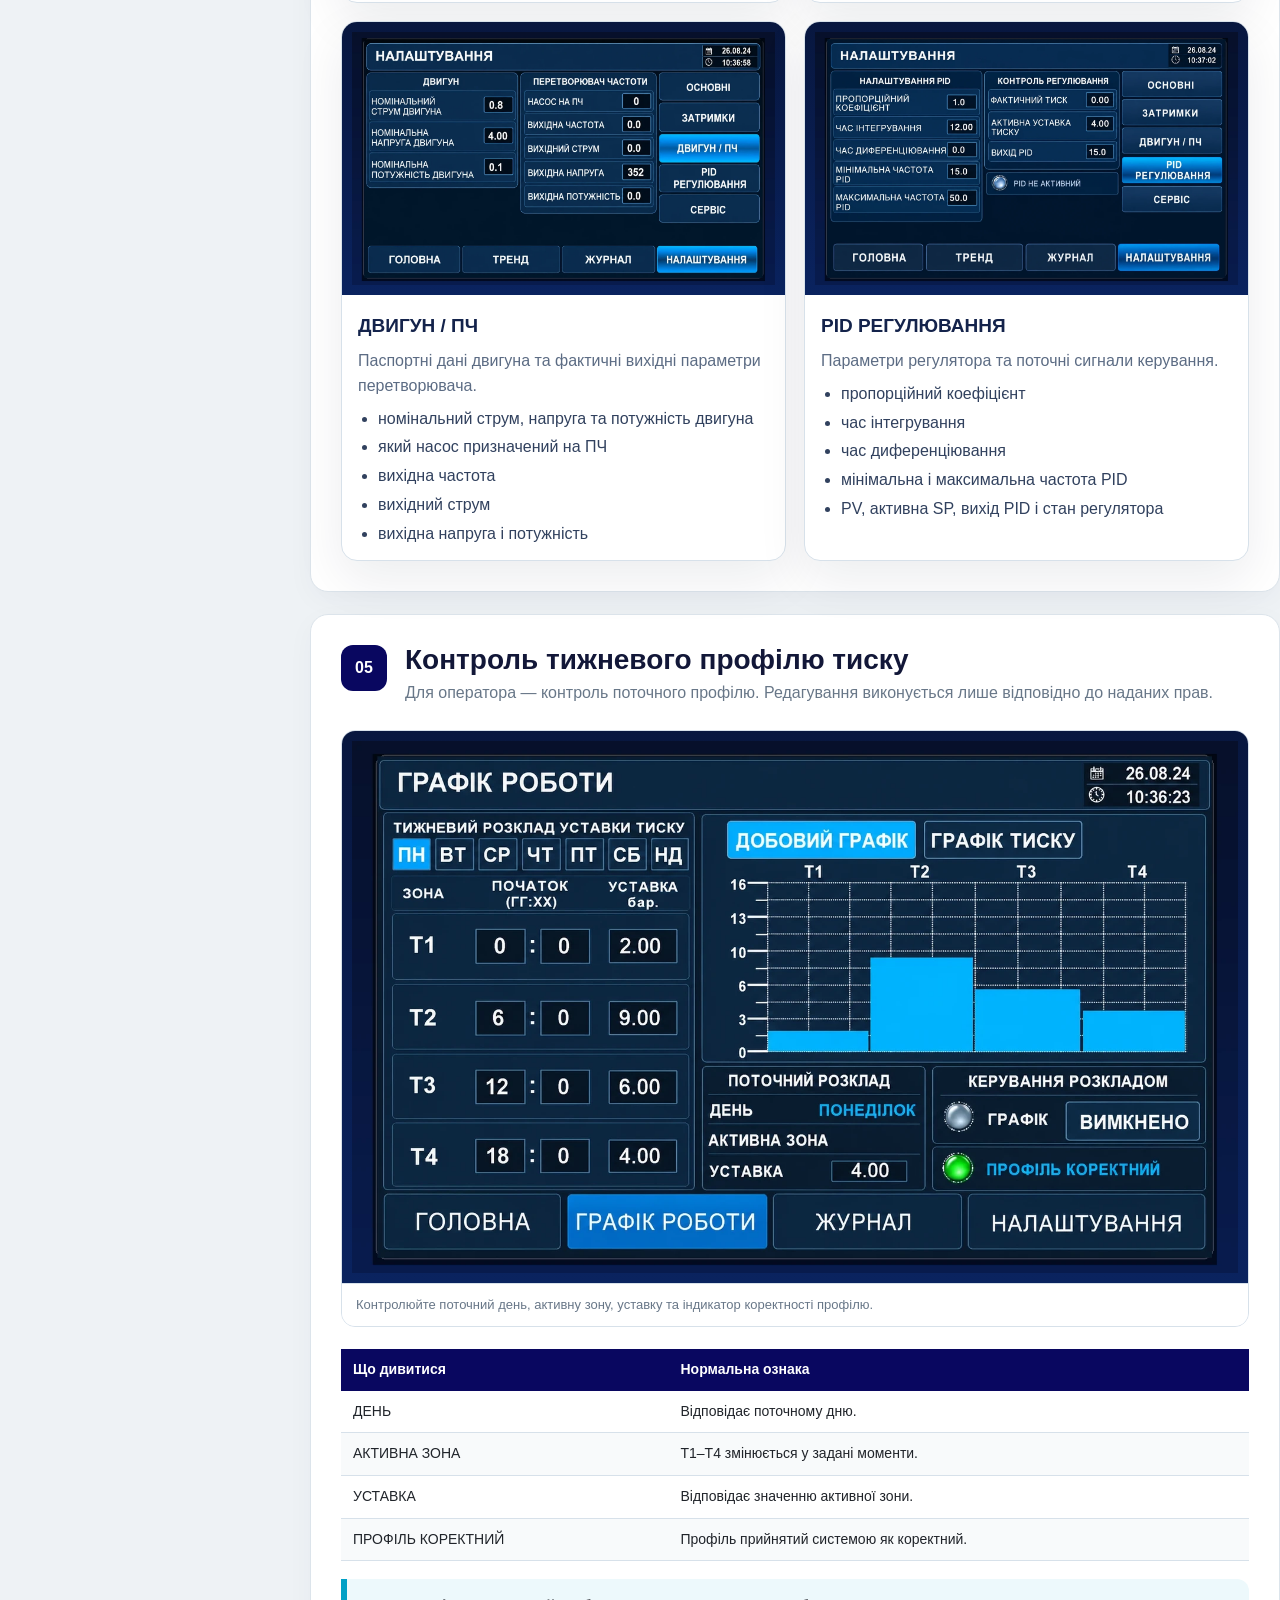
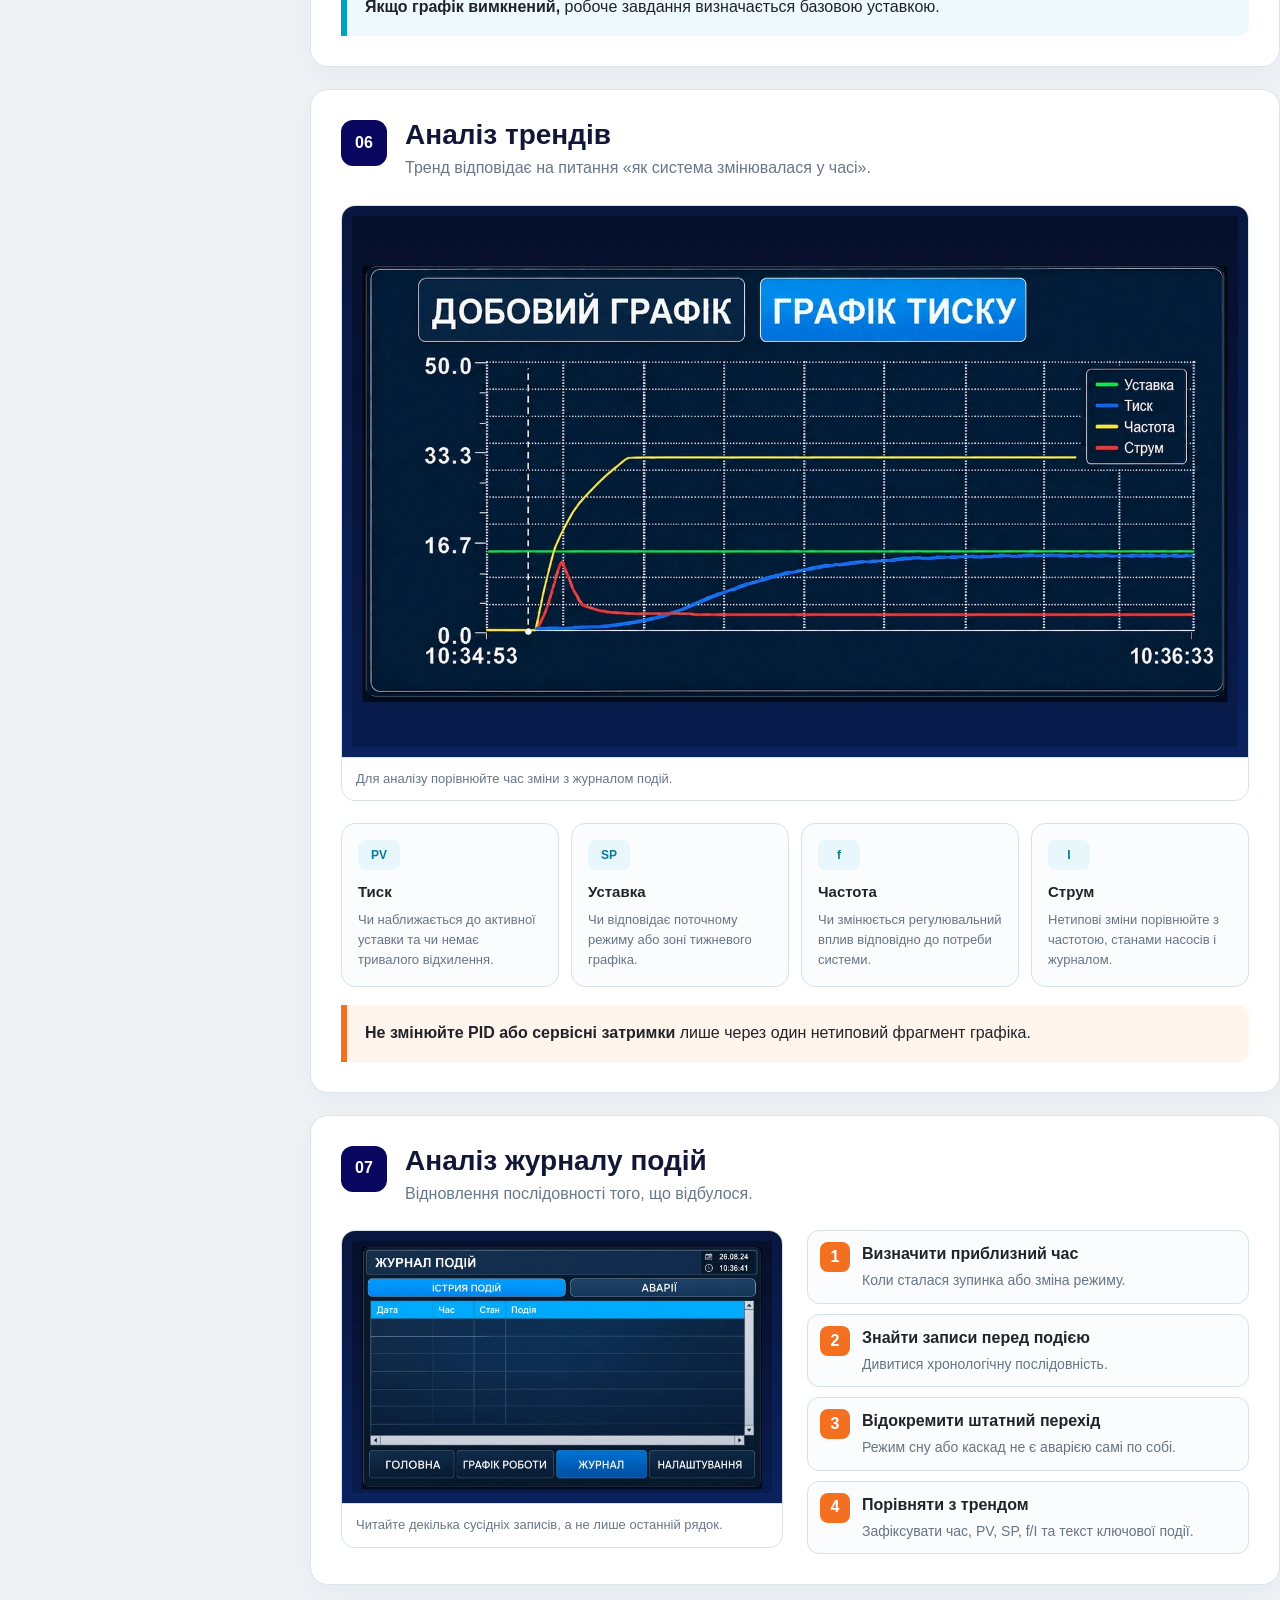
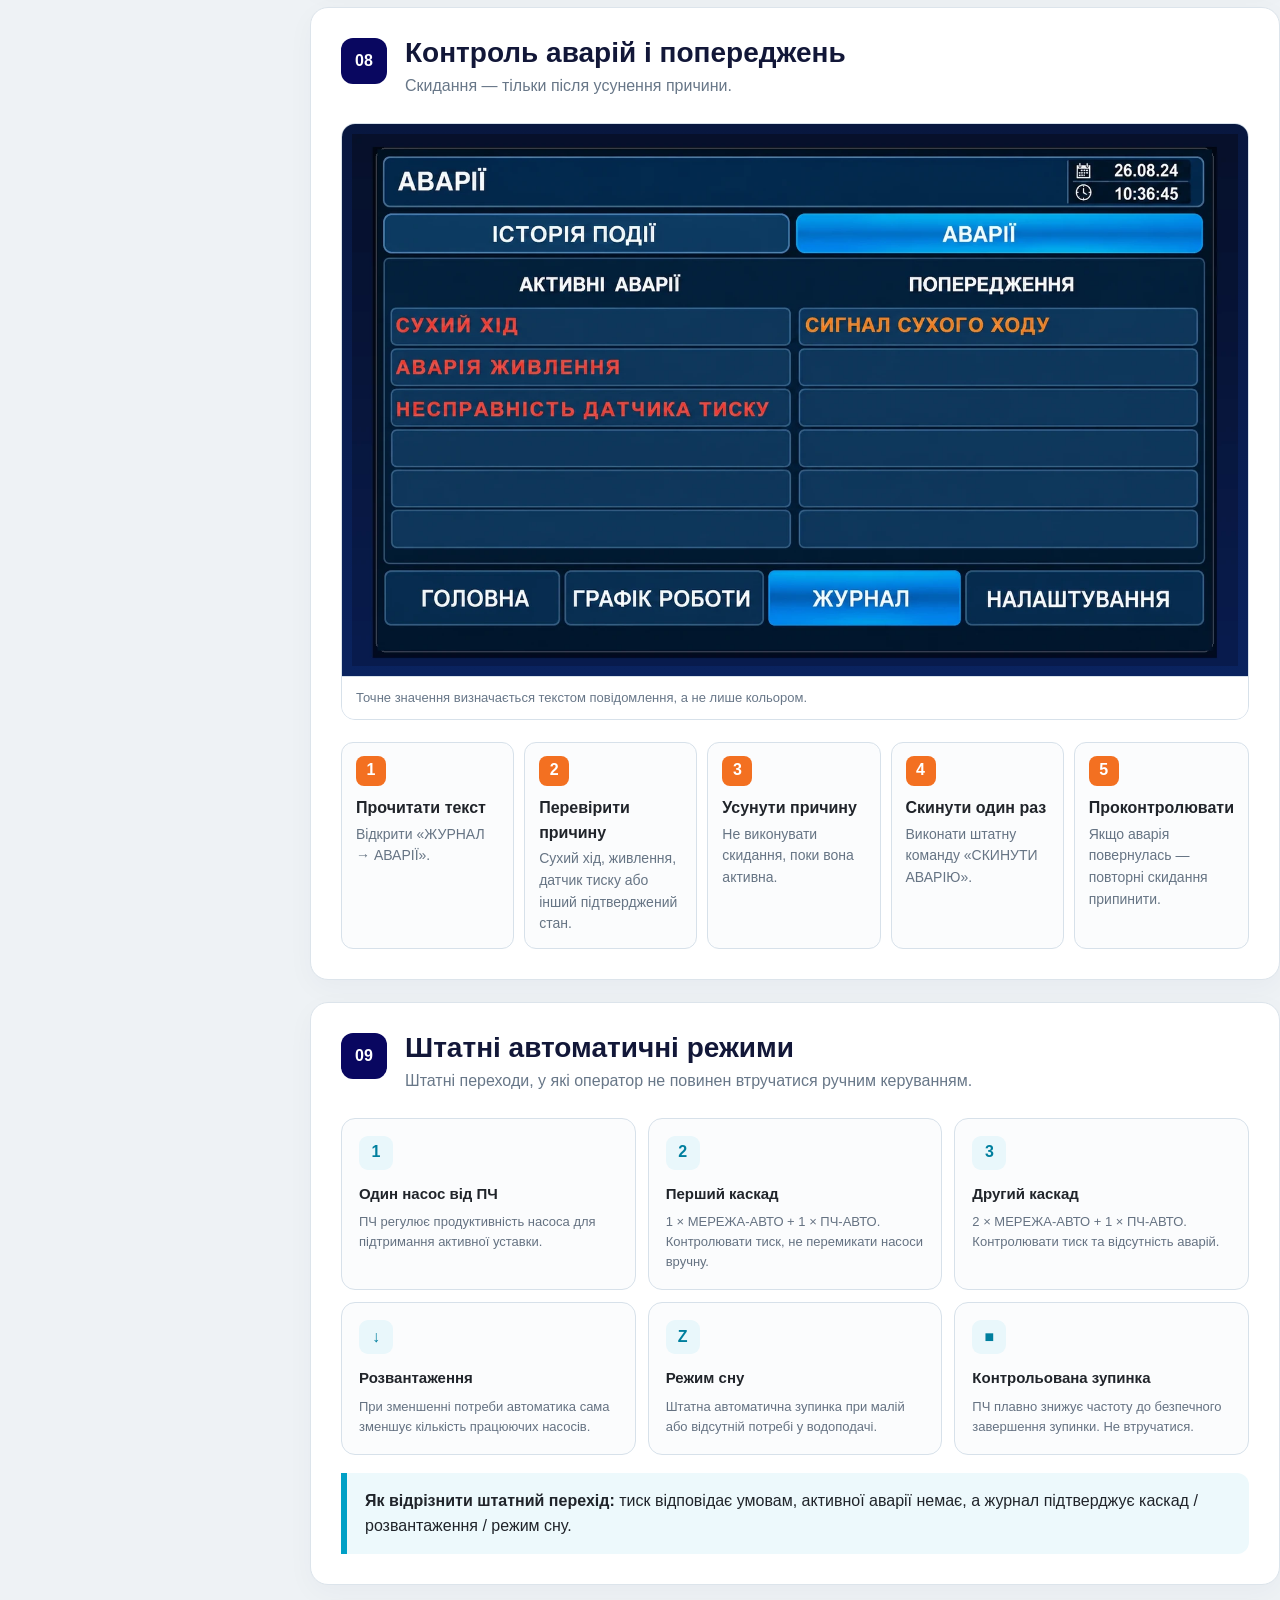
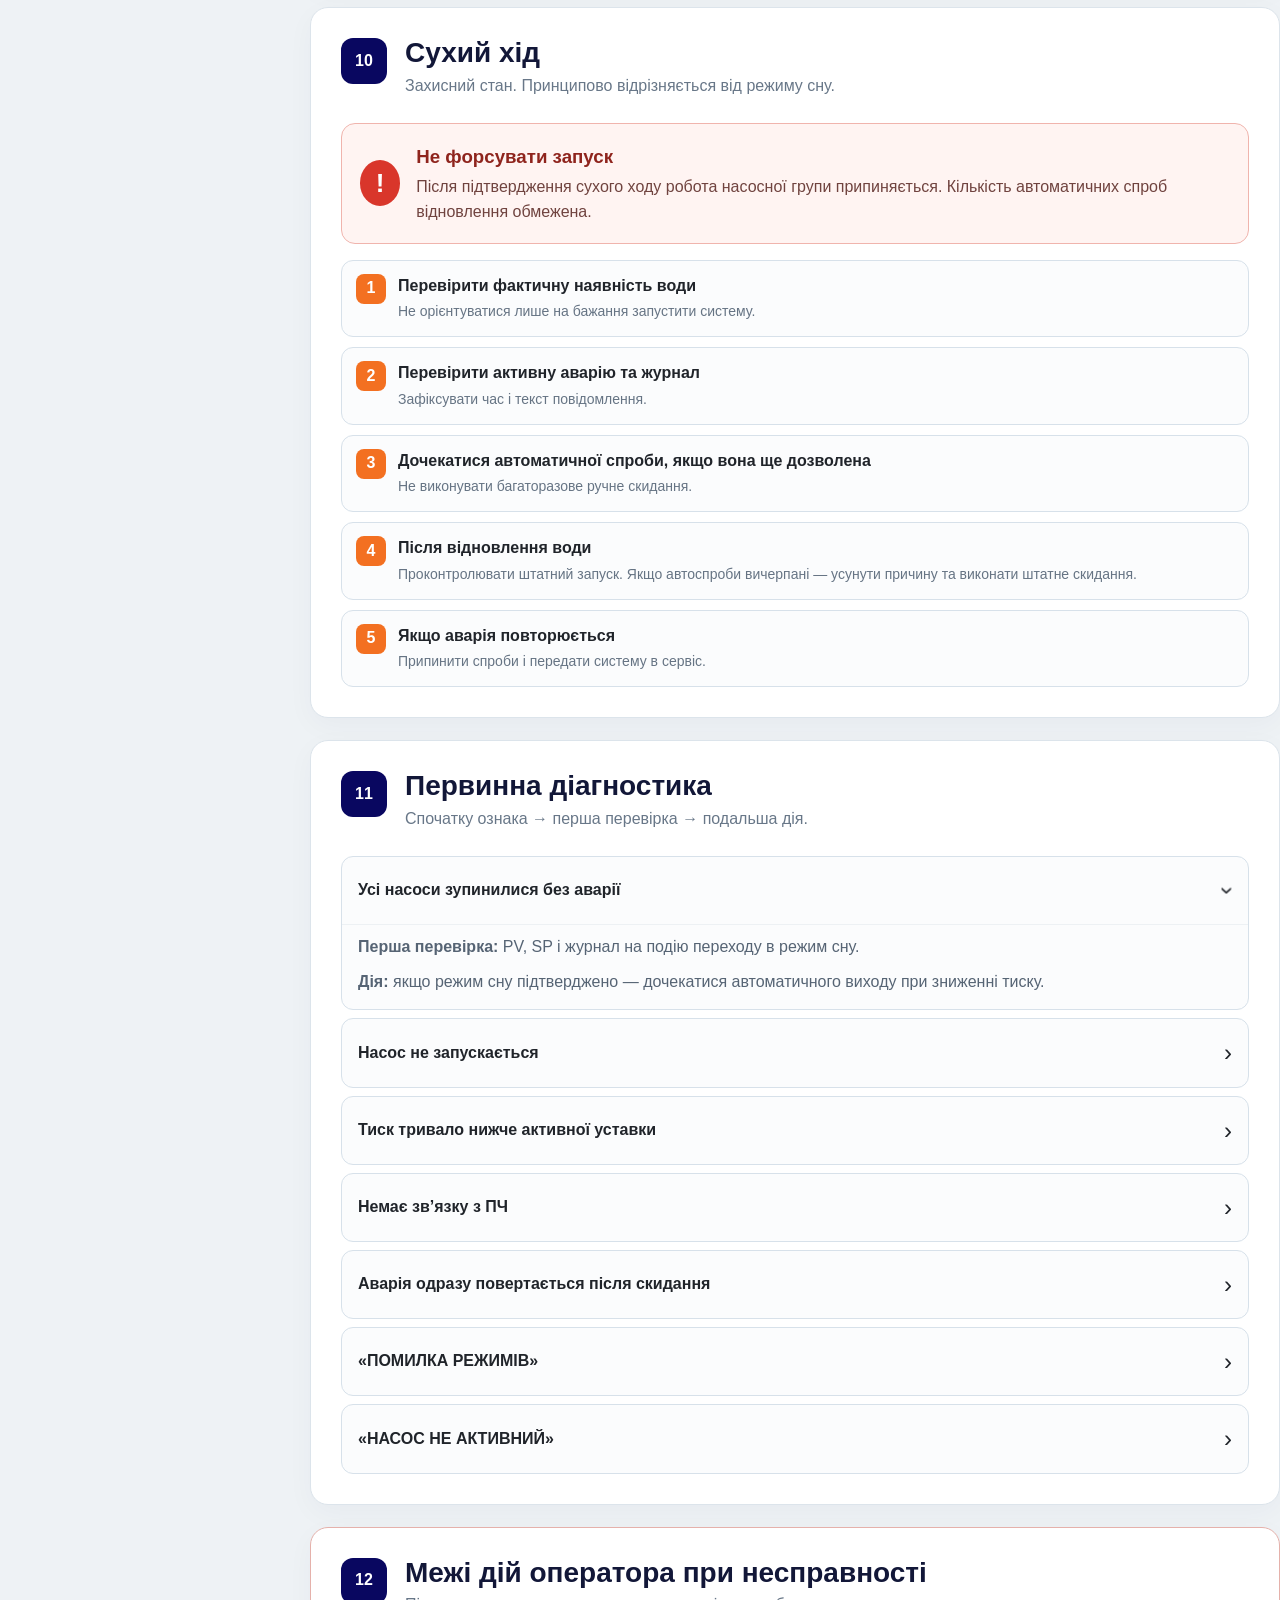
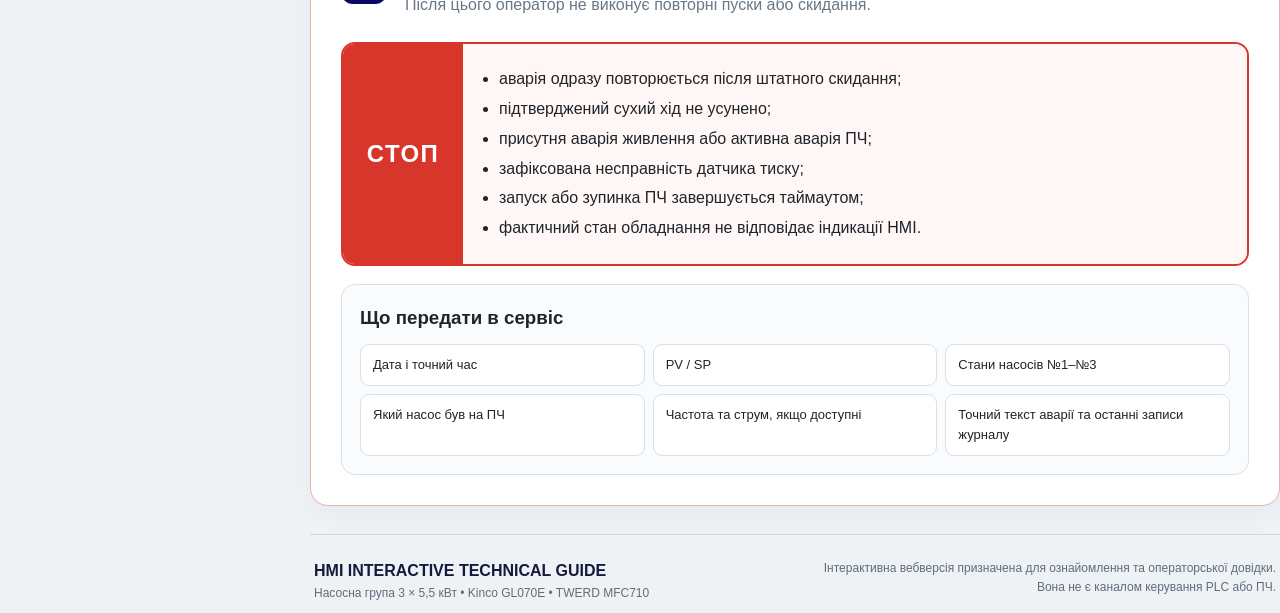
==== commit 4c7710ec: "Інструкція 2.1 HMI" ====
--- a/index.html
+++ b/index.html
@@ -7,7 +7,7 @@
 <meta content="#090760" name="theme-color"/>
 <meta content="noindex,nofollow,noarchive" name="robots"/>
 <meta content="Інтерактивний технічний довідник HMI насосної групи 3 × 5,5 кВт: карта екранів, об’єкти інтерфейсу, операторські процедури та діагностика." name="description"/>
-<title>HMI 3×5,5 кВт — Інтерактивний технічний довідник</title>
+<title>HMI 3×5,5 кВт — Операторський веб-довідник</title>
 <link href="./manifest.webmanifest" rel="manifest"/>
 <link href="./assets/icons/icon-192.png" rel="icon"/>
 <link href="./assets/css/styles.css" rel="stylesheet"/>
@@ -18,7 +18,7 @@
 <div class="brand-block">
 <img alt="Енерго Плюс" class="brand-img" src="./assets/img/brand-logo.webp"/>
 <div class="manual-id">
-<span class="eyebrow">HMI • ТЕХНІЧНИЙ ДОВІДНИК</span>
+<span class="eyebrow">HMI • ОПЕРАТОРСЬКИЙ ДОВІДНИК</span>
 <strong>Насосна група 3 × 5,5 кВт</strong>
 <small>Kinco GL070E • TWERD MFC710</small>
 </div>
@@ -29,17 +29,17 @@
 <kbd>/</kbd>
 </label>
 <div class="search-results" hidden="" id="searchResults"></div>
-<nav class="nav-list" id="navList"><a data-nav="" href="#interactive">Інтерактивна модель HMI</a><a data-nav="" href="#quick">Оперативна довідка</a><a data-nav="" href="#start">1. Підготовка до роботи</a><a data-nav="" href="#main-screen">2. Головний екран</a><a data-nav="" href="#pumps">3. Стани насосів</a><a data-nav="" href="#pressure">4. Параметри тиску</a><a data-nav="" href="#schedule">5. Тижневий графік</a><a data-nav="" href="#trends">6. Тренди</a><a data-nav="" href="#events">7. Журнал подій</a><a data-nav="" href="#alarms">8. Аварії та попередження</a><a data-nav="" href="#auto">9. Автоматичні режими</a><a data-nav="" href="#dry-run">10. Захист сухого ходу</a><a data-nav="" href="#diagnostics">11. Первинна діагностика</a><a data-nav="" href="#stop">12. Межі дій оператора</a></nav>
+<nav class="nav-list" id="navList"><a data-nav="" href="#interactive">Інтерактивна модель HMI</a><a data-nav="" href="#quick">Оперативна довідка</a><a data-nav="" href="#start">1. Підготовка до роботи</a><a data-nav="" href="#main-screen">2. Головний екран</a><a data-nav="" href="#pumps">3. Стани насосів</a><a data-nav="" href="#pressure">4. Параметри тиску</a><a data-nav="" href="#schedule">5. Тижневий графік</a><a data-nav="" href="#trends">6. Аналіз трендів</a><a data-nav="" href="#events">7. Аналіз журналу подій</a><a data-nav="" href="#alarms">8. Контроль аварій і попереджень</a><a data-nav="" href="#auto">9. Штатні автоматичні режими</a><a data-nav="" href="#dry-run">10. Захист сухого ходу</a><a data-nav="" href="#diagnostics">11. Первинна діагностика</a><a data-nav="" href="#stop">12. Межі дій оператора</a></nav>
 <div class="sidebar-footer">
 <div class="status-row"><span class="status-dot" id="statusDot"></span><span id="connectionText">Перевірка з'єднання…</span></div>
-<div class="version">WEB-HMI-GUIDE • Rev. 2.1 • 03.09.2026</div>
+<div class="version">WEB-HMI-OPERATOR • Rev. 2.4 • 03.09.2026</div>
 </div>
 </aside>
 <main class="main">
 <header class="topbar">
 <button aria-label="Відкрити меню" class="icon-btn mobile-only" id="menuButton">☰</button>
 <div class="topbar-title">
-<span>ІНТЕРАКТИВНИЙ ТЕХНІЧНИЙ ДОВІДНИК</span>
+<span>ОПЕРАТОРСЬКИЙ ВЕБ-ДОВІДНИК</span>
 <strong>HMI шафи керування трьома насосами 5,5 кВт</strong>
 </div>
 <div class="topbar-actions">
@@ -53,22 +53,23 @@
 <span class="section-num">HMI</span>
 <div>
 <span class="technical-kicker">ІНТЕРАКТИВНИЙ ТЕХНІЧНИЙ ОГЛЯД</span>
-<h2>Інтерактивна модель операторського інтерфейсу</h2>
-<p>Виберіть екран HMI та натискайте виділені об’єкти. Праворуч відображається призначення, значення для оператора, рівень доступу та пов’язана процедура.</p>
+<h2>Інтерактивна модель HMI для оператора</h2>
+<p>Виберіть екран HMI та потрібний об’єкт. Для кожного елемента наведено призначення, контрольну ознаку, допустиму дію оператора та пов’язану процедуру.</p>
 </div>
 </div>
 <div class="model-notice">
 <span class="model-notice-icon">i</span>
-<div><strong>Демонстраційний режим.</strong> Інтерактивна модель відтворює структуру та логіку навігації HMI для ознайомлення. Команди з вебсторінки не передаються до PLC або ПЧ.</div>
+<div><strong>Демонстраційний режим.</strong> Інтерактивна модель відтворює структуру HMI у навчальному режимі. Вебсторінка не передає команди до PLC або ПЧ і не замінює штатну панель оператора.</div>
 </div>
 <div aria-label="Екрани HMI" class="screen-selector" id="screenSelector" role="tablist">
 <button aria-selected="true" class="screen-tab active" data-screen="main" role="tab"><span>01</span>Головний екран</button>
 <button class="screen-tab" data-screen="settings-main" role="tab"><span>02</span>Налаштування</button>
 <button class="screen-tab" data-screen="schedule" role="tab"><span>03</span>Графік роботи</button>
 <button class="screen-tab" data-screen="trends" role="tab"><span>04</span>Графік тиску</button>
-<button class="screen-tab" data-screen="journal" role="tab"><span>05</span>Журнал подій</button>
+<button class="screen-tab" data-screen="journal" role="tab"><span>05</span>Аналіз журналу подій</button>
 <button class="screen-tab" data-screen="alarms" role="tab"><span>06</span>Аварії</button>
 </div>
+<div class="operator-scope-note"><strong>Операторська версія.</strong> Сервісні сторінки та команди скидання винесені в окремий сервісний довідник.</div>
 <div class="settings-navigation" id="settingsNavigation" hidden>
   <div class="settings-nav-header">
     <div>
@@ -82,17 +83,8 @@
     <button class="settings-group-tab" data-settings-screen="settings-delays" role="tab">ЗАТРИМКИ</button>
     <button class="settings-group-tab" data-settings-screen="settings-drive" role="tab">ДВИГУН / ПЧ</button>
     <button class="settings-group-tab" data-settings-screen="settings-pid" role="tab">PID РЕГУЛЮВАННЯ</button>
-    <button class="settings-group-tab service" data-settings-screen="service-io" role="tab">СЕРВІС</button>
   </div>
-  <div class="service-page-navigation" id="servicePageNavigation" hidden>
-    <span>СЕРВІСНІ СТОРІНКИ</span>
-    <div class="service-page-selector" role="tablist" aria-label="Сервісні сторінки">
-      <button data-service-screen="service-io" role="tab"><b>1</b>Датчик / силова комутація</button>
-      <button data-service-screen="service-cascade" role="tab"><b>2</b>Каскад / сухий хід</button>
-      <button data-service-screen="service-modbus" role="tab"><b>3</b>PID / Modbus / скидання</button>
-      <button data-service-screen="service-states" role="tab"><b>4</b>Основні стани</button>
-    </div>
-  </div>
+</div>
 </div>
 <div class="explorer-grid">
 <div class="screen-workbench">
@@ -143,18 +135,18 @@
 </section><section class="hero searchable" data-title="Швидка довідка оператора" id="quick">
 <div class="hero-copy">
 <span class="pill operator">ОПЕРАТОР</span>
-<h1>Оперативна довідка оператора</h1>
-<p>Стислий регламент щоденного контролю HMI. Для детального ознайомлення з екранами, об’єктами та параметрами використовуйте інтерактивну модель інтерфейсу.</p>
+<h1>Операторська інструкція швидкого доступу</h1>
+<p>Стислий регламент контролю HMI, штатних автоматичних режимів, аварій та первинної діагностики. Сервісні параметри у цій версії не редагуються і детально не розкриваються.</p>
 <div class="hero-actions"><a class="btn primary" href="#interactive">Відкрити інтерактивну модель</a><a class="btn danger-outline" href="#diagnostics">Первинна діагностика</a></div>
 </div>
 <div class="hero-visual">
-<img alt="Головний екран HMI насосної групи" data-lightbox="" loading="eager" src="./assets/img/main.webp"/>
-</div>
-</section>
-<section class="section searchable" data-title="Перевірка системи за 30 секунд">
+<img alt="Головний екран HMI насосної групи" data-lightbox="" loading="eager" src="./assets/img/main-card.webp"/>
+</div>
+</section>
+<section class="section searchable" data-title="Оперативна перевірка стану системи">
 <div class="section-head compact">
 <span class="section-num">00</span>
-<div><h2>Перевірка системи за 30 секунд</h2><p>П’ять ознак, які оператор оцінює перед роботою.</p></div>
+<div><h2>Оперативна перевірка стану системи</h2><p>П’ять ознак, які оператор оцінює перед роботою.</p></div>
 </div>
 <div class="check-grid">
 <article class="check-card ok"><span>01</span><h3>ЖИВЛЕННЯ</h3><strong>НОРМА</strong><p>За іншого стану перевірити активні аварії та живлення.</p></article>
@@ -183,7 +175,7 @@
 </section>
 <section class="section searchable" data-title="Головний екран тиск активна уставка діагностика" id="main-screen">
 <div class="section-head"><span class="section-num">02</span><div><h2>Головний екран</h2><p>Основна сторінка постійного контролю.</p></div></div>
-<figure class="figure-card wide"><img alt="Головний екран HMI" data-lightbox="" loading="lazy" src="./assets/img/main.webp"/><figcaption>На одному екрані: тиск, активна уставка, діагностика, насоси, частота та струм ПЧ.</figcaption></figure>
+<figure class="figure-card wide"><img alt="Головний екран HMI" data-lightbox="" loading="lazy" src="./assets/img/main-card.webp"/><figcaption>На одному екрані: тиск, активна уставка, діагностика, насоси, частота та струм ПЧ.</figcaption></figure>
 <div class="metric-grid">
 <article><span>PV</span><h3>Фактичний тиск</h3><p>Порівнюйте з активною уставкою, а не з випадковим бажаним значенням.</p></article>
 <article><span>SP</span><h3>Активна уставка</h3><p>Значення, яке автоматика реально використовує в поточний момент.</p></article>
@@ -208,9 +200,9 @@
 </div>
 </section>
 <section class="section searchable" data-title="Робочий тиск базова активна уставка гістерезис SP PV" id="pressure">
-<div class="section-head"><span class="section-num">04</span><div><h2>Робочий тиск і гістерезис</h2><p>Оператор змінює лише дозволені робочі параметри.</p></div></div>
+<div class="section-head"><span class="section-num">04</span><div><h2>Контроль робочого тиску та гістерезису</h2><p>Оператор змінює лише дозволені робочі параметри.</p></div></div>
 <div class="two-col">
-<figure class="figure-card"><img alt="Екран Налаштування Основні" data-lightbox="" loading="lazy" src="./assets/img/settings.webp"/><figcaption>«НАЛАШТУВАННЯ → ОСНОВНІ»: базова уставка, гістерезис, активна уставка, поточний тиск.</figcaption></figure>
+<figure class="figure-card"><img alt="Екран Налаштування Основні" data-lightbox="" loading="lazy" src="./assets/img/settings-card.webp"/><figcaption>«НАЛАШТУВАННЯ → ОСНОВНІ»: базова уставка, гістерезис, активна уставка, поточний тиск.</figcaption></figure>
 <div>
 <div class="definition-list">
 <div><dt>Базова уставка</dt><dd>Робоче значення тиску для звичайного режиму.</dd></div>
@@ -221,10 +213,33 @@
 <div class="callout warning"><strong>Не плутати.</strong> Якщо активний тижневий графік, зміна базової уставки може не змінити робочий тиск негайно. Перевіряйте поле «АКТИВНА УСТАВКА».</div>
 </div>
 </div>
-</section>
-<section class="section searchable" data-title="Тижневий графік тиску T1 T2 T3 T4 профіль коректний" id="schedule">
-<div class="section-head"><span class="section-num">05</span><div><h2>Тижневий графік тиску</h2><p>Для оператора — контроль поточного профілю. Редагування виконується лише відповідно до наданих прав.</p></div></div>
-<figure class="figure-card wide"><img alt="Екран тижневого графіка тиску" data-lightbox="" loading="lazy" src="./assets/img/schedule.webp"/><figcaption>Контролюйте поточний день, активну зону, уставку та індикатор коректності профілю.</figcaption></figure>
+
+<div class="subsection-block">
+<h3 class="subsection-title">Операторський огляд меню «НАЛАШТУВАННЯ»</h3>
+<p class="subsection-lead">Кожна вкладка має власний набір параметрів. Оператор використовує ці екрани насамперед для контролю; змінювати дозволено тільки параметри, передбачені рівнем доступу та технологічним регламентом.</p>
+<div class="screen-showcase">
+  <article class="screen-card">
+    <img alt="Екран Налаштування Основні" data-lightbox="" loading="lazy" src="./assets/img/settings-main-card.webp"/>
+    <div class="screen-card-body"><h4>ОСНОВНІ</h4><p>Базові параметри тиску та ключові частотні пороги.</p><ul><li>базова уставка</li><li>гістерезис</li><li>діапазон датчика</li><li>активна уставка / поточний тиск</li><li>стартова, зупинна, розвантажувальна та фактична частота</li></ul></div>
+  </article>
+  <article class="screen-card">
+    <img alt="Екран Налаштування Затримки" data-lightbox="" loading="lazy" src="./assets/img/settings-delays-card.webp"/>
+    <div class="screen-card-body"><h4>ЗАТРИМКИ</h4><p>Часові витримки каскаду, сухого ходу та режиму сну.</p><ul><li>підтвердження потреби 1-го і 2-го каскаду</li><li>затримка запуску наступного насоса</li><li>пауза ПЧ → мережа</li><li>підтвердження сухого ходу та автоперезапуск</li><li>затримки входу / виходу зі сну</li></ul></div>
+  </article>
+  <article class="screen-card">
+    <img alt="Екран Налаштування Двигун ПЧ" data-lightbox="" loading="lazy" src="./assets/img/settings-drive-card.webp"/>
+    <div class="screen-card-body"><h4>ДВИГУН / ПЧ</h4><p>Паспортні дані двигуна та фактичні вихідні параметри перетворювача.</p><ul><li>номінальний струм, напруга та потужність двигуна</li><li>який насос призначений на ПЧ</li><li>вихідна частота</li><li>вихідний струм</li><li>вихідна напруга і потужність</li></ul></div>
+  </article>
+  <article class="screen-card">
+    <img alt="Екран Налаштування PID" data-lightbox="" loading="lazy" src="./assets/img/settings-pid-card.webp"/>
+    <div class="screen-card-body"><h4>PID РЕГУЛЮВАННЯ</h4><p>Параметри регулятора та поточні сигнали керування.</p><ul><li>пропорційний коефіцієнт</li><li>час інтегрування</li><li>час диференціювання</li><li>мінімальна і максимальна частота PID</li><li>PV, активна SP, вихід PID і стан регулятора</li></ul></div>
+  </article>
+</div>
+</div>
+</section>
+<section class="section searchable" data-title="Контроль тижневого профілю тиску T1 T2 T3 T4 профіль коректний" id="schedule">
+<div class="section-head"><span class="section-num">05</span><div><h2>Контроль тижневого профілю тиску</h2><p>Для оператора — контроль поточного профілю. Редагування виконується лише відповідно до наданих прав.</p></div></div>
+<figure class="figure-card wide"><img alt="Екран тижневого графіка тиску" data-lightbox="" loading="lazy" src="./assets/img/schedule-card.webp"/><figcaption>Контролюйте поточний день, активну зону, уставку та індикатор коректності профілю.</figcaption></figure>
 <div class="mini-table-wrap">
 <table class="data-table"><thead><tr><th>Що дивитися</th><th>Нормальна ознака</th></tr></thead><tbody>
 <tr><td>ДЕНЬ</td><td>Відповідає поточному дню.</td></tr>
@@ -235,9 +250,9 @@
 </div>
 <div class="callout info"><strong>Якщо графік вимкнений,</strong> робоче завдання визначається базовою уставкою.</div>
 </section>
-<section class="section searchable" data-title="Тренди графік тиску PV SP частота струм" id="trends">
-<div class="section-head"><span class="section-num">06</span><div><h2>Тренди</h2><p>Тренд відповідає на питання «як система змінювалася у часі».</p></div></div>
-<figure class="figure-card wide"><img alt="Графік тиску з каналами уставка тиск частота струм" data-lightbox="" loading="lazy" src="./assets/img/trendtabs.webp"/><figcaption>Для аналізу порівнюйте час зміни з журналом подій.</figcaption></figure>
+<section class="section searchable" data-title="Аналіз трендів графік тиску PV SP частота струм" id="trends">
+<div class="section-head"><span class="section-num">06</span><div><h2>Аналіз трендів</h2><p>Тренд відповідає на питання «як система змінювалася у часі».</p></div></div>
+<figure class="figure-card wide"><img alt="Графік тиску з каналами уставка тиск частота струм" data-lightbox="" loading="lazy" src="./assets/img/trendtabs-card.webp"/><figcaption>Для аналізу порівнюйте час зміни з журналом подій.</figcaption></figure>
 <div class="metric-grid">
 <article><span>PV</span><h3>Тиск</h3><p>Чи наближається до активної уставки та чи немає тривалого відхилення.</p></article>
 <article><span>SP</span><h3>Уставка</h3><p>Чи відповідає поточному режиму або зоні тижневого графіка.</p></article>
@@ -246,10 +261,10 @@
 </div>
 <div class="callout warning"><strong>Не змінюйте PID або сервісні затримки</strong> лише через один нетиповий фрагмент графіка.</div>
 </section>
-<section class="section searchable" data-title="Журнал подій історія подій запуск зупинка режим сну каскад" id="events">
-<div class="section-head"><span class="section-num">07</span><div><h2>Журнал подій</h2><p>Відновлення послідовності того, що відбулося.</p></div></div>
+<section class="section searchable" data-title="Аналіз журналу подій історія подій запуск зупинка режим сну каскад" id="events">
+<div class="section-head"><span class="section-num">07</span><div><h2>Аналіз журналу подій</h2><p>Відновлення послідовності того, що відбулося.</p></div></div>
 <div class="two-col">
-<figure class="figure-card"><img alt="Журнал подій HMI" data-lightbox="" loading="lazy" src="./assets/img/journal.webp"/><figcaption>Читайте декілька сусідніх записів, а не лише останній рядок.</figcaption></figure>
+<figure class="figure-card"><img alt="Аналіз журналу подій HMI" data-lightbox="" loading="lazy" src="./assets/img/journal-card.webp"/><figcaption>Читайте декілька сусідніх записів, а не лише останній рядок.</figcaption></figure>
 <div>
 <ol class="steps compact-steps">
 <li><span>1</span><div><strong>Визначити приблизний час</strong><p>Коли сталася зупинка або зміна режиму.</p></div></li>
@@ -261,8 +276,8 @@
 </div>
 </section>
 <section class="section searchable" data-title="Аварії попередження скинути аварію сухий хід живлення датчик тиску" id="alarms">
-<div class="section-head"><span class="section-num">08</span><div><h2>Аварії та попередження</h2><p>Скидання — тільки після усунення причини.</p></div></div>
-<figure class="figure-card wide"><img alt="Сторінка аварій HMI" data-lightbox="" loading="lazy" src="./assets/img/alarms.webp"/><figcaption>Точне значення визначається текстом повідомлення, а не лише кольором.</figcaption></figure>
+<div class="section-head"><span class="section-num">08</span><div><h2>Контроль аварій і попереджень</h2><p>Скидання — тільки після усунення причини.</p></div></div>
+<figure class="figure-card wide"><img alt="Сторінка аварій HMI" data-lightbox="" loading="lazy" src="./assets/img/alarms-card.webp"/><figcaption>Точне значення визначається текстом повідомлення, а не лише кольором.</figcaption></figure>
 <ol class="steps horizontal-desktop">
 <li><span>1</span><div><strong>Прочитати текст</strong><p>Відкрити «ЖУРНАЛ → АВАРІЇ».</p></div></li>
 <li><span>2</span><div><strong>Перевірити причину</strong><p>Сухий хід, живлення, датчик тиску або інший підтверджений стан.</p></div></li>
@@ -271,8 +286,8 @@
 <li><span>5</span><div><strong>Проконтролювати</strong><p>Якщо аварія повернулась — повторні скидання припинити.</p></div></li>
 </ol>
 </section>
-<section class="section searchable" data-title="Автоматичні режими каскад розвантаження режим сну контрольована зупинка" id="auto">
-<div class="section-head"><span class="section-num">09</span><div><h2>Автоматичні режими</h2><p>Штатні переходи, у які оператор не повинен втручатися ручним керуванням.</p></div></div>
+<section class="section searchable" data-title="Штатні автоматичні режими каскад розвантаження режим сну контрольована зупинка" id="auto">
+<div class="section-head"><span class="section-num">09</span><div><h2>Штатні автоматичні режими</h2><p>Штатні переходи, у які оператор не повинен втручатися ручним керуванням.</p></div></div>
 <div class="auto-grid">
 <article><span class="auto-icon">1</span><h3>Один насос від ПЧ</h3><p>ПЧ регулює продуктивність насоса для підтримання активної уставки.</p></article>
 <article><span class="auto-icon">2</span><h3>Перший каскад</h3><p>1 × МЕРЕЖА-АВТО + 1 × ПЧ-АВТО. Контролювати тиск, не перемикати насоси вручну.</p></article>
@@ -298,7 +313,7 @@
 </ol>
 </section>
 <section class="section searchable" data-title="Діагностика насос не запускається тиск нижче SP зупинилася без аварії немає зв'язку ПЧ помилка режимів" id="diagnostics">
-<div class="section-head"><span class="section-num">11</span><div><h2>Швидка діагностика</h2><p>Спочатку ознака → перша перевірка → подальша дія.</p></div></div>
+<div class="section-head"><span class="section-num">11</span><div><h2>Первинна діагностика</h2><p>Спочатку ознака → перша перевірка → подальша дія.</p></div></div>
 <div class="diagnostic-list">
 <details open=""><summary><strong>Усі насоси зупинилися без аварії</strong><span>›</span></summary><div><p><b>Перша перевірка:</b> PV, SP і журнал на подію переходу в режим сну.</p><p><b>Дія:</b> якщо режим сну підтверджено — дочекатися автоматичного виходу при зниженні тиску.</p></div></details>
 <details><summary><strong>Насос не запускається</strong><span>›</span></summary><div><p><b>Перша перевірка:</b> фізичний режим АВТО, живлення, сухий хід, зв’язок із ПЧ, активні аварії, достовірність тиску.</p><p><b>Дія:</b> перевірити журнал і доступність насоса. «ПОМИЛКА РЕЖИМІВ» — спочатку перевірити перемикачі.</p></div></details>
@@ -310,7 +325,7 @@
 </div>
 </section>
 <section class="section searchable stop-section" data-title="Коли оператор повинен припинити спроби відновлення стоп" id="stop">
-<div class="section-head"><span class="section-num">12</span><div><h2>Коли припинити спроби відновлення</h2><p>Після цього оператор не виконує повторні пуски або скидання.</p></div></div>
+<div class="section-head"><span class="section-num">12</span><div><h2>Межі дій оператора при несправності</h2><p>Після цього оператор не виконує повторні пуски або скидання.</p></div></div>
 <div class="stop-box">
 <span class="stop-label">СТОП</span>
 <ul>
--- a/assets/css/styles.css
+++ b/assets/css/styles.css
@@ -45,13 +45,13 @@
 .btn{border:1px solid transparent;border-radius:10px;padding:10px 14px;font-weight:700;cursor:pointer;display:inline-flex;align-items:center;justify-content:center;gap:8px}.btn.primary{background:var(--navy);color:#fff}.btn.primary:hover{background:#15138b}.btn.ghost{background:#fff;border-color:#cfd9e2;color:#26324a}.btn.ghost:hover{background:#f4f7f9}.btn.danger-outline{border-color:#efb8b2;color:#a92c22;background:#fff}.btn.danger-outline:hover{background:#fff1ef}
 .content{max-width:1200px;margin:0 auto;padding:28px 32px 50px}
 .hero{background:linear-gradient(135deg,#0d1640 0%,#090760 58%,#0d7694 100%);border-radius:24px;color:#fff;display:grid;grid-template-columns:1.05fr .95fr;overflow:hidden;box-shadow:0 24px 60px rgba(9,7,96,.2);margin-bottom:24px;min-height:380px}
-.hero-copy{padding:46px 42px;display:flex;flex-direction:column;justify-content:center}.hero h1{font-size:clamp(34px,4vw,55px);line-height:1.05;margin:12px 0 14px}.hero p{color:#d6e1f3;font-size:17px;max-width:680px}.pill{align-self:flex-start;font-size:11px;letter-spacing:.1em;font-weight:800;border-radius:999px;padding:7px 10px}.pill.operator{background:var(--orange);color:#fff}.hero-actions{display:flex;gap:10px;margin-top:20px}.hero .btn.primary{background:#fff;color:#0c1550}.hero .danger-outline{border-color:rgba(255,255,255,.45);background:transparent;color:#fff}.hero-visual{display:flex;align-items:center;justify-content:center;padding:30px;background:radial-gradient(circle at 50% 50%,rgba(255,255,255,.12),transparent 60%)}.hero-visual img{border-radius:14px;box-shadow:0 18px 45px rgba(0,0,0,.35);cursor:zoom-in}
+.hero-copy{padding:46px 42px;display:flex;flex-direction:column;justify-content:center}.hero h1{font-size:clamp(34px,4vw,55px);line-height:1.05;margin:12px 0 14px}.hero p{color:#d6e1f3;font-size:17px;max-width:680px}.pill{align-self:flex-start;font-size:11px;letter-spacing:.1em;font-weight:800;border-radius:999px;padding:7px 10px}.pill.operator{background:var(--orange);color:#fff}.hero-actions{display:flex;gap:10px;margin-top:20px}.hero .btn.primary{background:#fff;color:#0c1550}.hero .danger-outline{border-color:rgba(255,255,255,.45);background:transparent;color:#fff}.hero-visual{display:flex;align-items:center;justify-content:center;padding:30px;background:radial-gradient(circle at 50% 50%,rgba(255,255,255,.12),transparent 60%)}.hero-visual img{border-radius:14px;box-shadow:0 18px 45px rgba(0,0,0,.35);cursor:zoom-in;background:linear-gradient(180deg,#08173f,#0a235f);padding:10px}
 .section{background:#fff;border:1px solid #dce4eb;border-radius:var(--radius);padding:30px;margin:22px 0;box-shadow:0 8px 28px rgba(23,40,72,.035)}
 .section-head{display:flex;gap:18px;align-items:flex-start;margin-bottom:24px}.section-head.compact{margin-bottom:18px}.section-num{width:46px;height:46px;border-radius:12px;display:grid;place-items:center;background:var(--navy);color:#fff;font-weight:800;flex:none}.section-head h2{margin:0;font-size:28px;line-height:1.1;color:#121738}.section-head p{margin:5px 0 0;color:var(--muted)}
 .check-grid{display:grid;grid-template-columns:repeat(5,1fr);gap:10px}.check-card{border:1px solid var(--line);border-radius:14px;padding:16px;position:relative;min-height:165px;background:#fbfcfd}.check-card>span{position:absolute;right:12px;top:10px;font-size:11px;color:#9aa6b2;font-weight:800}.check-card h3{font-size:13px;margin:0 0 10px}.check-card strong{display:inline-block;font-size:12px;padding:5px 8px;border-radius:999px;background:#eaf8ee;color:#16783b}.check-card p{font-size:13px;color:#5d6977;margin:12px 0 0}.check-card.ok{border-top:3px solid #28af59}
 .callout{margin-top:18px;border-left:6px solid;padding:16px 18px;border-radius:0 12px 12px 0}.callout.warning{border-color:var(--orange);background:#fff5ed}.callout.info{border-color:var(--blue);background:#edf9fc}
 .two-col{display:grid;grid-template-columns:1fr 1fr;gap:24px;align-items:start}.steps{list-style:none;padding:0;margin:0;display:grid;gap:10px}.steps li{display:flex;gap:12px;padding:13px 14px;border:1px solid var(--line);border-radius:12px;background:#fbfcfd}.steps li>span{width:30px;height:30px;display:grid;place-items:center;background:var(--orange);color:#fff;border-radius:8px;font-weight:800;flex:none}.steps p{margin:3px 0 0;color:#667484;font-size:14px}.steps.compact-steps li{padding:11px 12px}.steps.horizontal-desktop{grid-template-columns:repeat(5,1fr)}.steps.horizontal-desktop li{display:block}.steps.horizontal-desktop li>span{margin-bottom:10px}
-.figure-card{margin:0;border:1px solid var(--line);border-radius:14px;overflow:hidden;background:#f7f9fb}.figure-card img{width:100%;cursor:zoom-in}.figure-card figcaption{padding:11px 14px;color:#687788;font-size:13px;border-top:1px solid var(--line);background:#fff}.figure-card.wide{max-width:940px;margin:0 auto 22px}
+.figure-card{margin:0;border:1px solid var(--line);border-radius:14px;overflow:hidden;background:#eef4ff}.figure-card img{width:100%;cursor:zoom-in;background:linear-gradient(180deg,#08173f,#0a235f);padding:10px}.figure-card figcaption{padding:11px 14px;color:#687788;font-size:13px;border-top:1px solid var(--line);background:#fff}.figure-card.wide{max-width:940px;margin:0 auto 22px}
 .metric-grid{display:grid;grid-template-columns:repeat(4,1fr);gap:12px}.metric-grid article{border:1px solid var(--line);border-radius:14px;padding:16px;background:#fbfcfd}.metric-grid span{display:inline-grid;place-items:center;min-width:42px;height:30px;padding:0 9px;border-radius:8px;background:#e8f7fb;color:#087a96;font-weight:800;font-size:12px}.metric-grid h3{margin:10px 0 6px;font-size:15px}.metric-grid p{margin:0;color:#667484;font-size:13px}
 .quick-read{margin-top:18px;background:#121a41;color:#dbe6f7;padding:16px;border-radius:12px;display:flex;gap:8px;flex-wrap:wrap;align-items:center}.quick-read strong{color:#fff;margin-right:4px}.quick-read span{background:#202b59;padding:5px 8px;border-radius:7px;font-size:12px}
 .state-grid{display:grid;grid-template-columns:repeat(3,1fr);gap:12px}.state{border-radius:14px;padding:18px;border:1px solid var(--line);background:#fbfcfd;border-top:4px solid #8f9baa}.state h3{margin:0 0 8px;font-size:15px}.state p{margin:0 0 12px;color:#5e6a79;font-size:14px}.state strong{font-size:13px}.state.ready{border-top-color:#e0a129}.state.run{border-top-color:#2bb65f}.state.manual{border-top-color:#e34538}.state.off{border-top-color:#5a7da5}.state.fault{border-top-color:#d9362b;background:#fff7f6}
@@ -84,12 +84,12 @@
 .screen-workbench-bar>div:first-child{display:flex;align-items:center;gap:9px;min-width:0}.screen-workbench-bar strong{font-size:14px;overflow:hidden;text-overflow:ellipsis;white-space:nowrap}.live-label{font-size:9px;letter-spacing:.12em;font-weight:900;color:#71d9ef;background:#0b3150;padding:4px 6px;border-radius:5px}
 .workbench-actions{display:flex;gap:6px}.compact-btn{border:1px solid rgba(255,255,255,.18);background:#172650;color:#dbe6f6;border-radius:8px;padding:7px 9px;font-size:11px;font-weight:800;cursor:pointer}.compact-btn:hover{background:#203365}.compact-btn.is-muted{opacity:.65}
 .hmi-canvas{position:relative;width:100%;background:#071127;line-height:0;user-select:none;overflow:hidden}.hmi-canvas img{width:100%;height:auto;display:block;pointer-events:none}.hotspot-layer{position:absolute;inset:0;transition:.18s}.hotspot-layer.hidden-hotspots .hmi-hotspot{opacity:0;pointer-events:none}
-.hmi-hotspot{position:absolute;border:1.5px solid rgba(80,219,246,.96);background:rgba(0,160,198,.08);border-radius:7px;cursor:pointer;opacity:.92;transition:.15s;box-shadow:inset 0 0 0 1px rgba(255,255,255,.14)}
+.hmi-hotspot{position:absolute;border:1.2px solid rgba(80,219,246,.95);background:rgba(0,160,198,.05);border-radius:7px;cursor:pointer;opacity:.92;transition:.15s;box-shadow:inset 0 0 0 1px rgba(255,255,255,.10)}
 .hmi-hotspot::after{content:attr(data-index);position:absolute;top:-9px;right:-9px;width:22px;height:22px;border-radius:50%;display:grid;place-items:center;background:#00a0c6;color:#fff;font:800 10px Arial;box-shadow:0 2px 9px rgba(0,0,0,.35);line-height:1}
 .hmi-hotspot:hover,.hmi-hotspot:focus-visible,.hmi-hotspot.active{background:rgba(0,160,198,.19);border-color:#5be6ff;box-shadow:0 0 0 3px rgba(55,220,248,.22), inset 0 0 0 1px rgba(255,255,255,.22);outline:0}
-.hmi-hotspot.type-nav{border-color:rgba(88,151,255,.96);background:rgba(41,99,190,.1)}.hmi-hotspot.type-nav::after{background:#346abf}
-.hmi-hotspot.type-param{border-color:rgba(247,165,70,.98);background:rgba(243,112,33,.09)}.hmi-hotspot.type-param::after{background:var(--orange)}
-.hmi-hotspot.type-alarm{border-color:rgba(239,89,76,.98);background:rgba(217,54,43,.1)}.hmi-hotspot.type-alarm::after{background:var(--red)}
+.hmi-hotspot.type-nav{border-color:rgba(88,151,255,.96);background:rgba(41,99,190,.06)}.hmi-hotspot.type-nav::after{background:#346abf}
+.hmi-hotspot.type-param{border-color:rgba(247,165,70,.98);background:rgba(243,112,33,.05)}.hmi-hotspot.type-param::after{background:var(--orange)}
+.hmi-hotspot.type-alarm{border-color:rgba(239,89,76,.98);background:rgba(217,54,43,.06)}.hmi-hotspot.type-alarm::after{background:var(--red)}
 .screen-caption{display:flex;align-items:center;gap:8px;background:#101b3f;color:#b8c7df;padding:9px 12px;font-size:11px;line-height:1.4;border-top:1px solid rgba(255,255,255,.1)}.caption-dot{width:7px;height:7px;border-radius:50%;background:#36cbe9;box-shadow:0 0 0 4px rgba(54,203,233,.12);flex:none}
 .object-inspector{position:sticky;top:94px;border:1px solid #d2dde6;border-radius:14px;padding:18px;background:#fbfcfd;min-height:430px}.inspector-topline{display:flex;align-items:center;justify-content:space-between;gap:8px;font-size:9px;letter-spacing:.09em;font-weight:900;color:#6c7a8a}.inspector-topline span:first-child{color:#0785a3;background:#e7f8fc;padding:5px 7px;border-radius:6px}.object-inspector h3{font-size:21px;line-height:1.15;color:#121738;margin:16px 0 8px}.object-summary{font-size:13px;color:#5d6c7c;margin:0 0 15px}.inspector-list{margin:0;display:grid;gap:0}.inspector-list>div{padding:10px 0;border-top:1px solid #e5eaef}.inspector-list dt{font-size:10px;text-transform:uppercase;letter-spacing:.05em;color:#8491a0;font-weight:900}.inspector-list dd{margin:3px 0 0;font-size:13px;color:#334154}.inspector-warning{margin-top:12px;border-left:4px solid var(--orange);background:#fff3e9;padding:10px 11px;border-radius:0 8px 8px 0;font-size:12px;color:#704225}.inspector-actions{margin-top:14px}.inspector-actions .btn{width:100%;font-size:12px}
 .object-register-wrap{margin-top:15px;border:1px solid #d6e0e8;border-radius:12px;overflow:hidden}.object-register-head{display:flex;justify-content:space-between;gap:12px;align-items:center;padding:11px 13px;background:#f7f9fb;border-bottom:1px solid #dfe6ec}.object-register-head>div{display:grid}.object-register-head strong{font-size:13px}.object-register-head span{font-size:10px;color:#758393}.object-count{white-space:nowrap;background:#e8f6fa;color:#087f9c!important;padding:5px 8px;border-radius:999px;font-weight:800}
@@ -117,3 +117,7 @@
 .legend-mark.command{border-color:#c98d00;background:rgba(255,198,0,.08)}
 @media(max-width:900px){.settings-group-selector{grid-template-columns:repeat(2,1fr)}.service-page-selector{grid-template-columns:repeat(2,1fr)}.settings-nav-header{align-items:flex-start;flex-direction:column}.settings-nav-header small{text-align:left}}
 @media(max-width:520px){.settings-group-selector,.service-page-selector{grid-template-columns:1fr}.brand-img{height:68px}}
+
+.subsection-block{margin-top:26px}.subsection-title{margin:0 0 8px;font-size:24px;color:#112143}.subsection-lead{margin:0 0 18px;color:#5f6f87}.screen-showcase{display:grid;grid-template-columns:repeat(2,minmax(0,1fr));gap:18px}.screen-card{border:1px solid var(--line);border-radius:16px;overflow:hidden;background:#fff;box-shadow:var(--shadow)}.screen-card img{width:100%;display:block;background:linear-gradient(180deg,#08173f,#0a235f);padding:10px;cursor:zoom-in}.screen-card-body{padding:16px 16px 14px}.screen-card h4{margin:0 0 8px;font-size:19px;color:#14234b}.screen-card p{margin:0 0 8px;color:#5c6c84}.screen-card ul{margin:0;padding-left:20px;color:#31415e;display:grid;gap:4px}.service-showcase .screen-card h4{font-size:18px}@media (max-width:1100px){.screen-showcase{grid-template-columns:1fr}}
+
+.operator-scope-note{border-left:4px solid #f37021;background:#fff7f1;padding:12px 14px;border-radius:10px;color:#5e4130}.operator-scope-note strong{color:#9a4312}
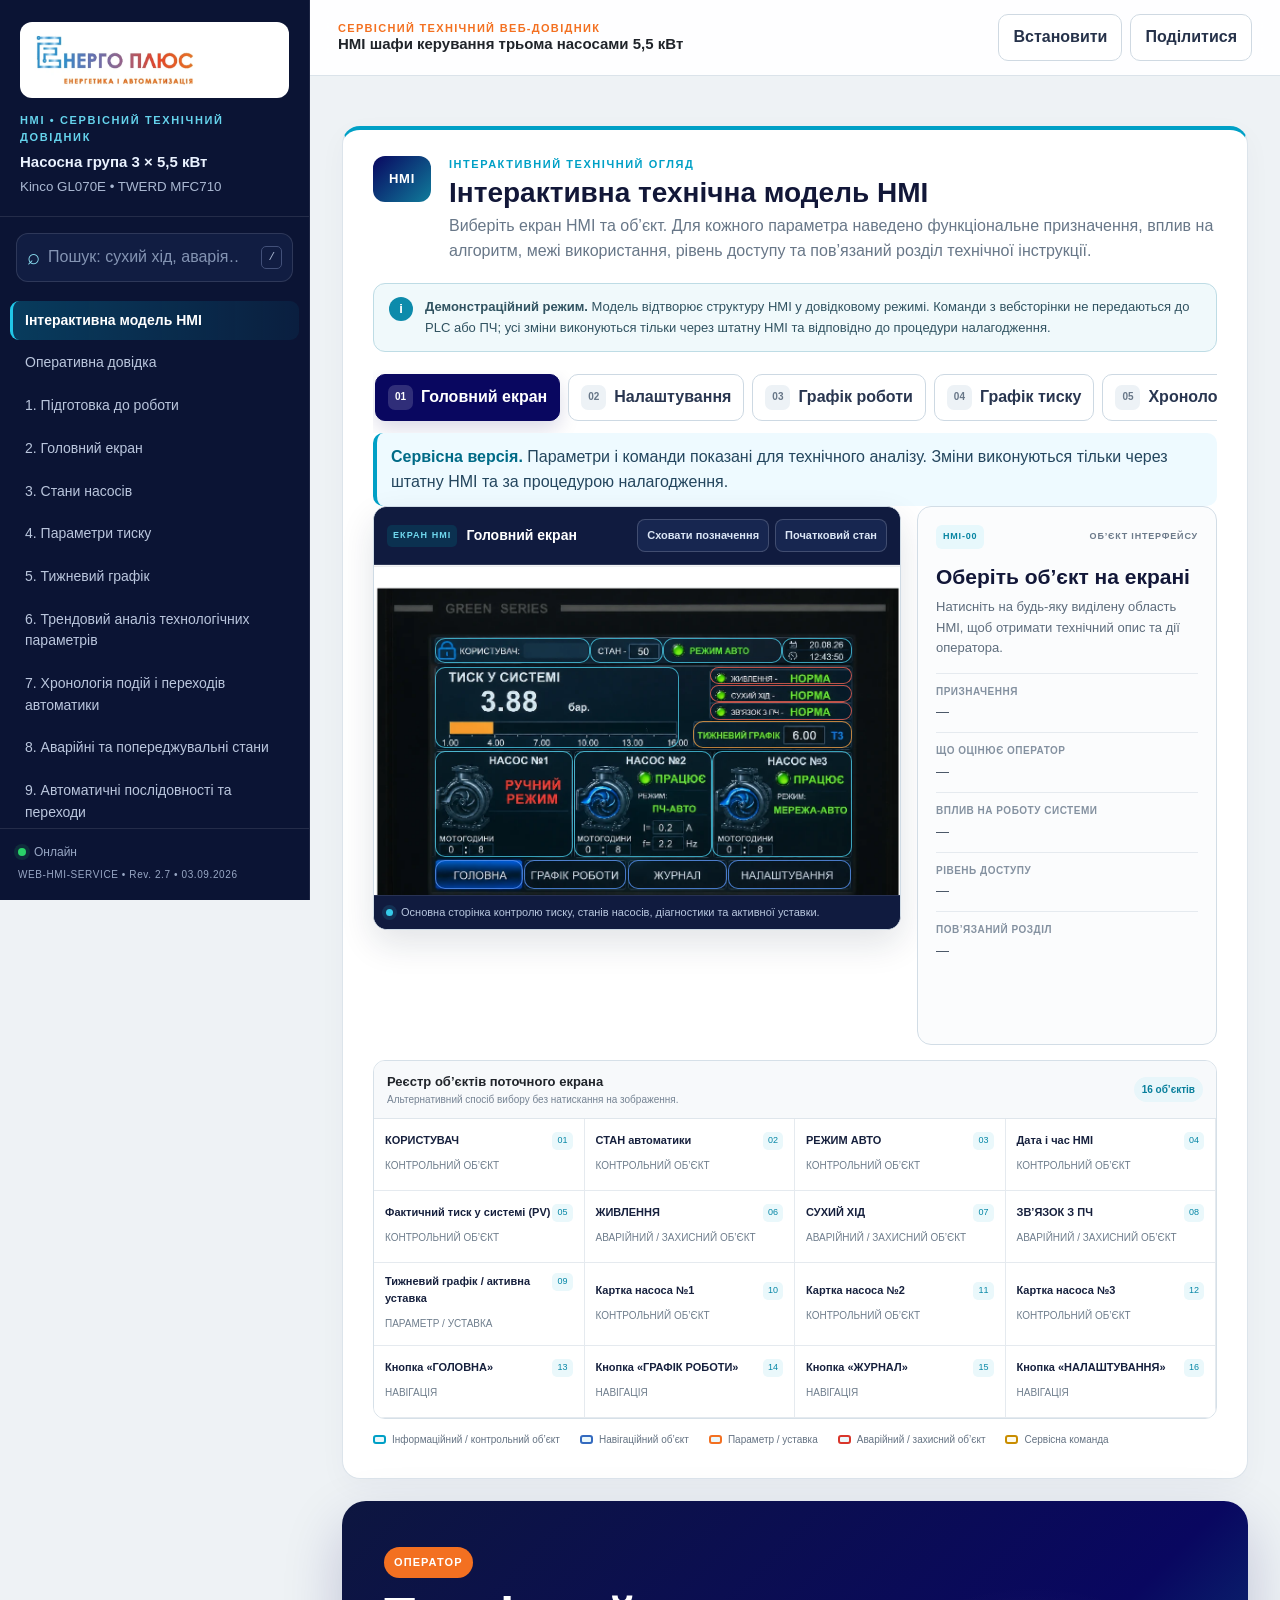
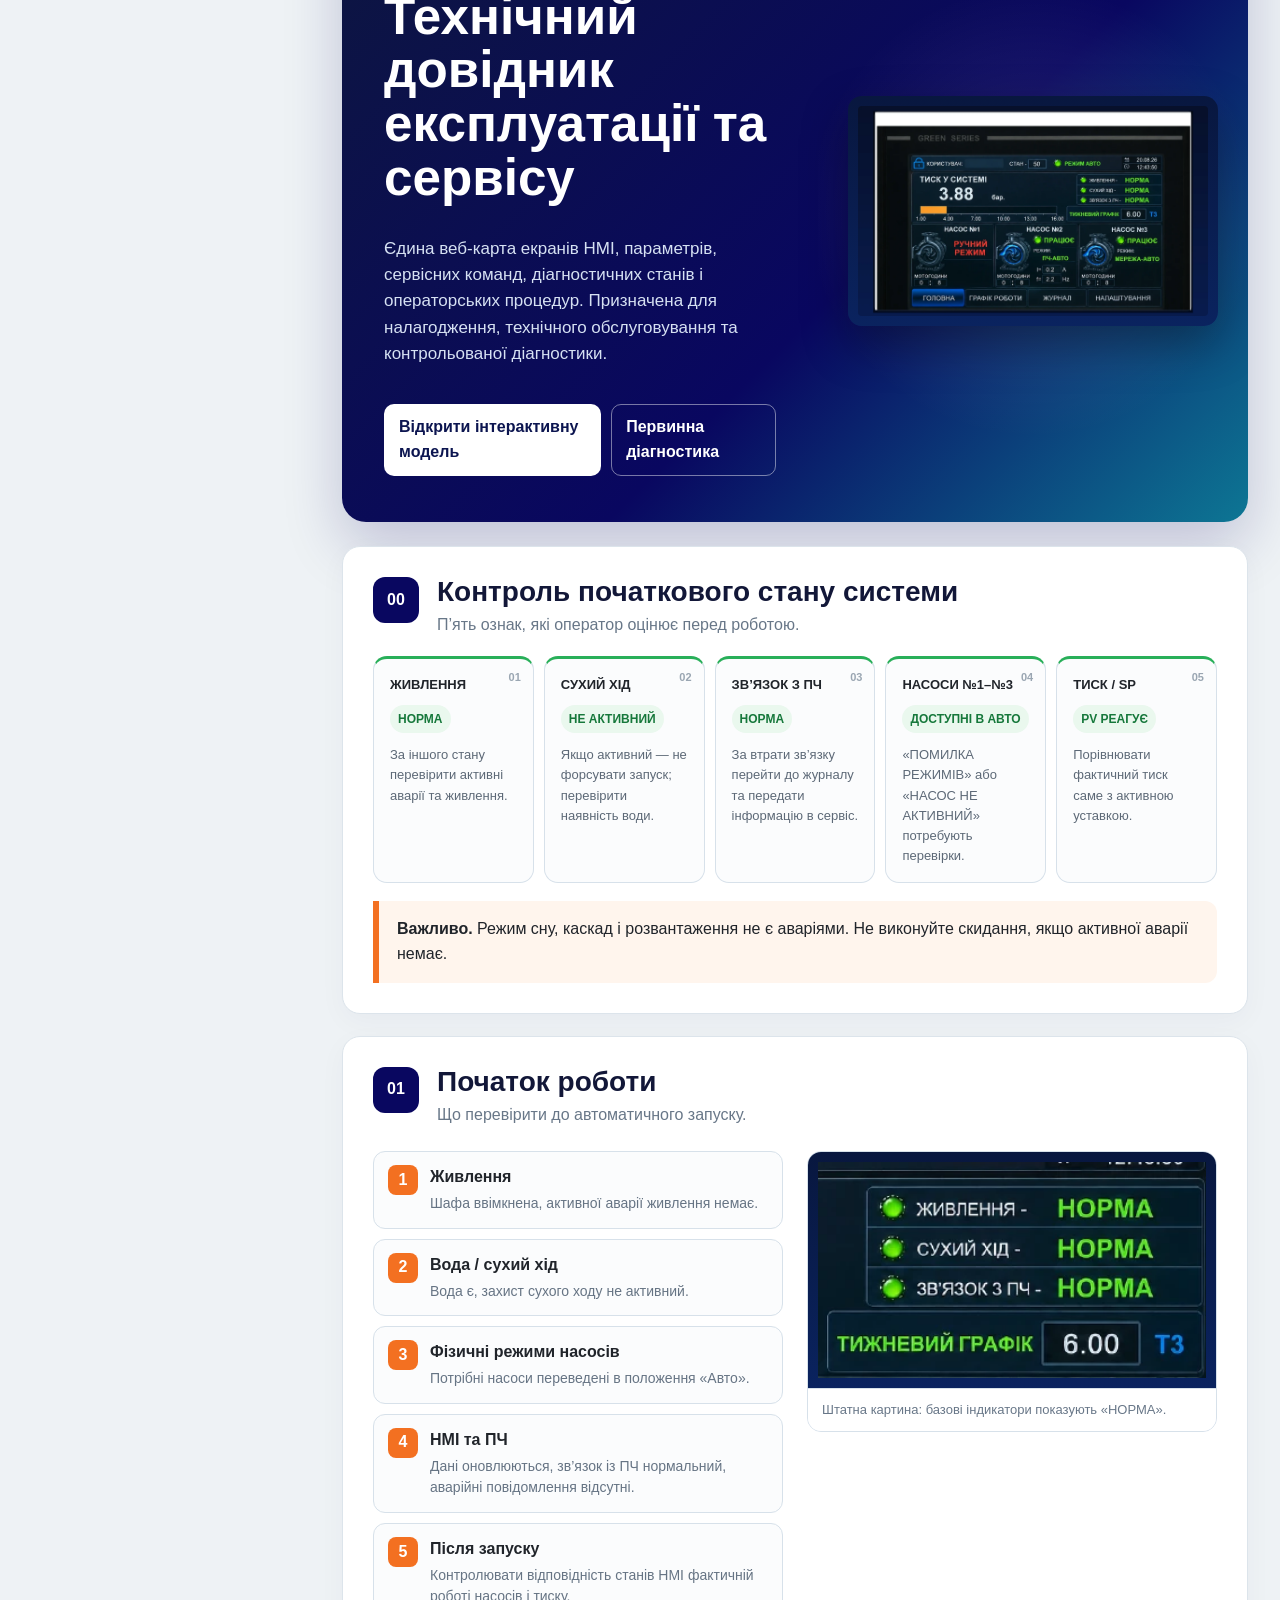
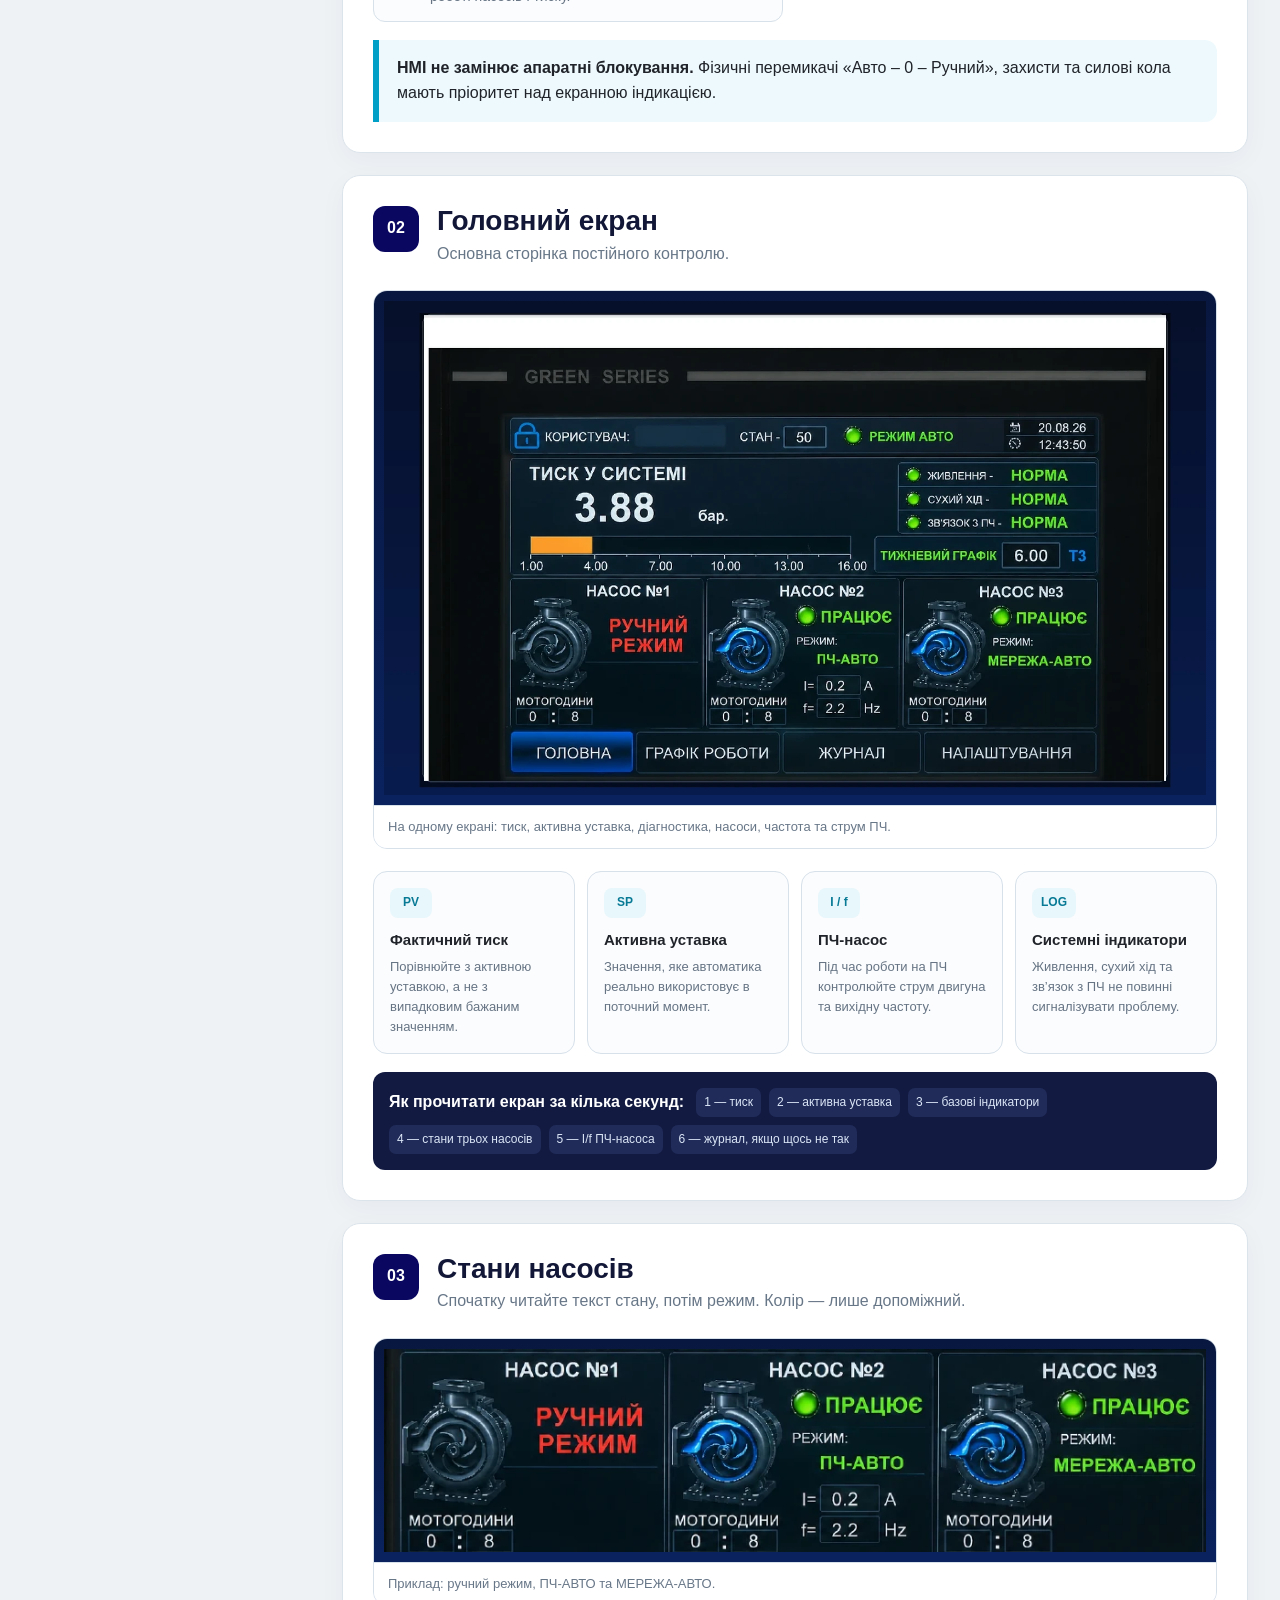
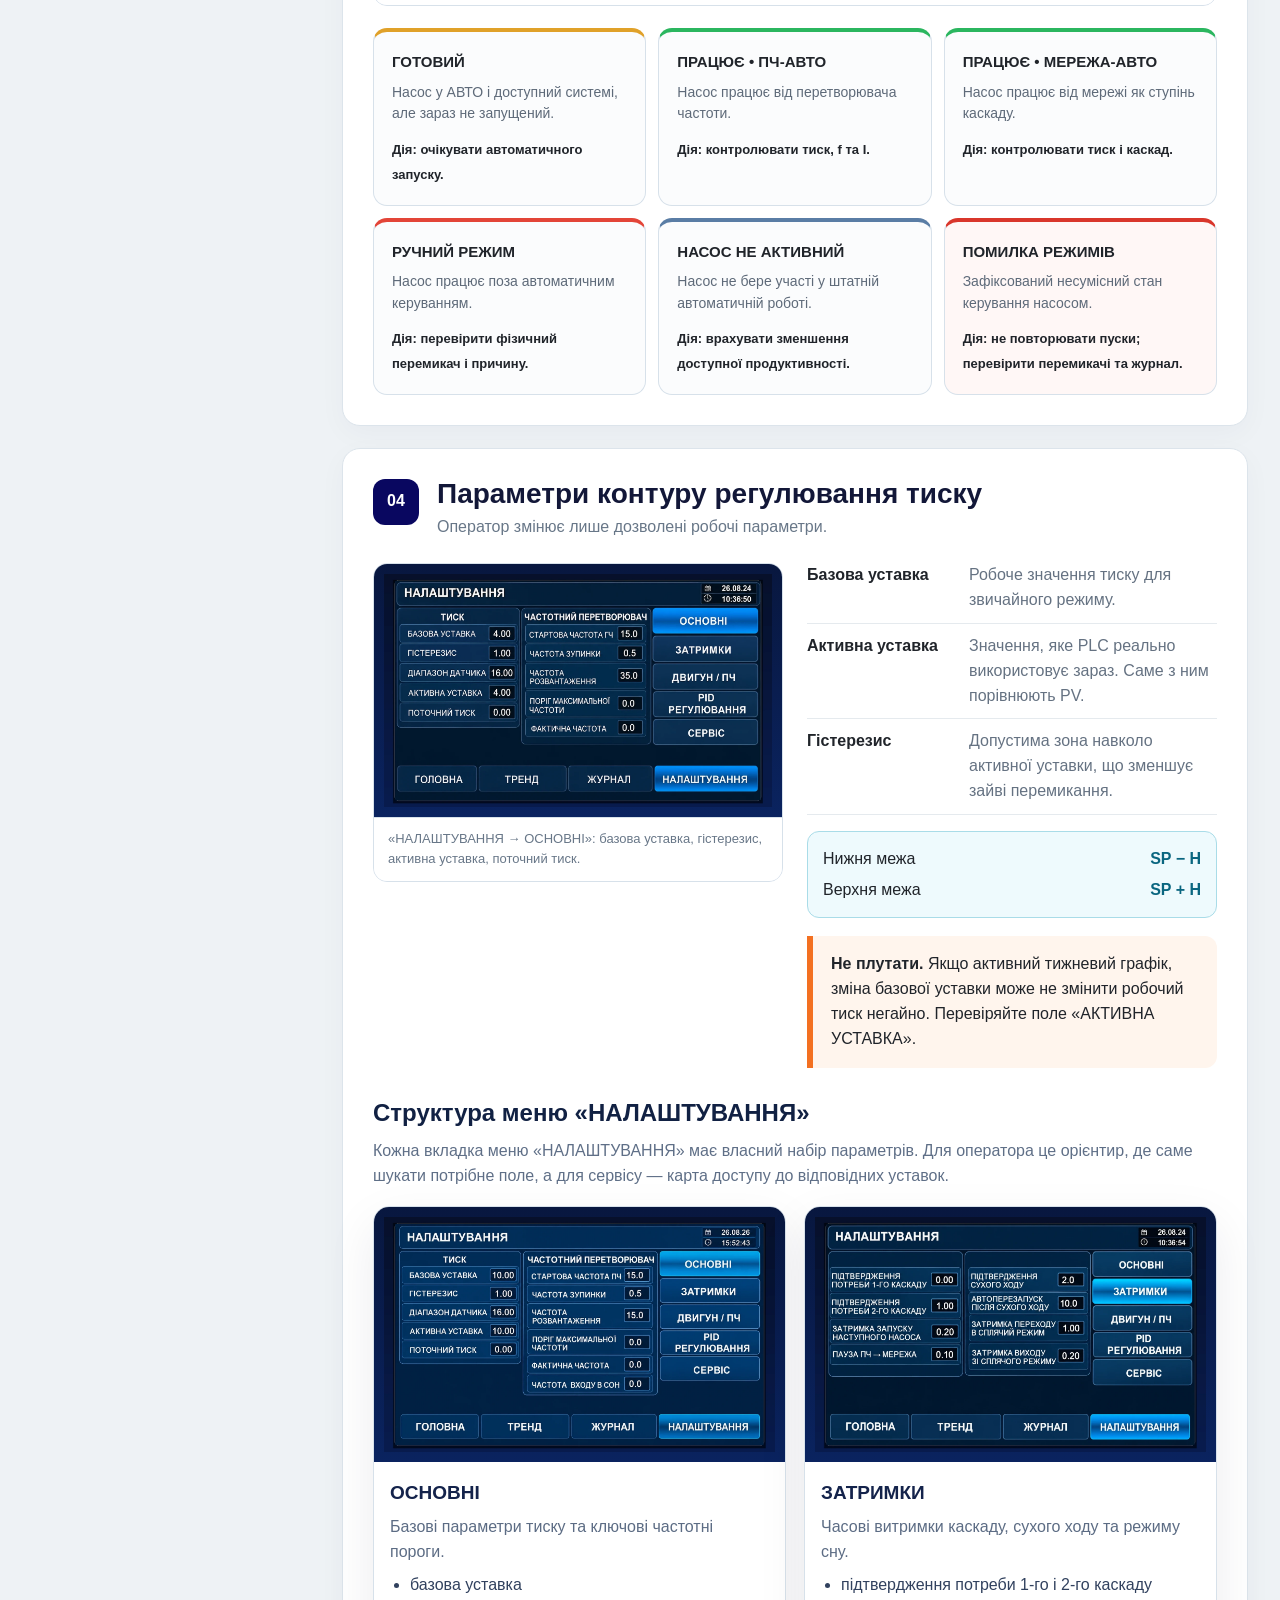
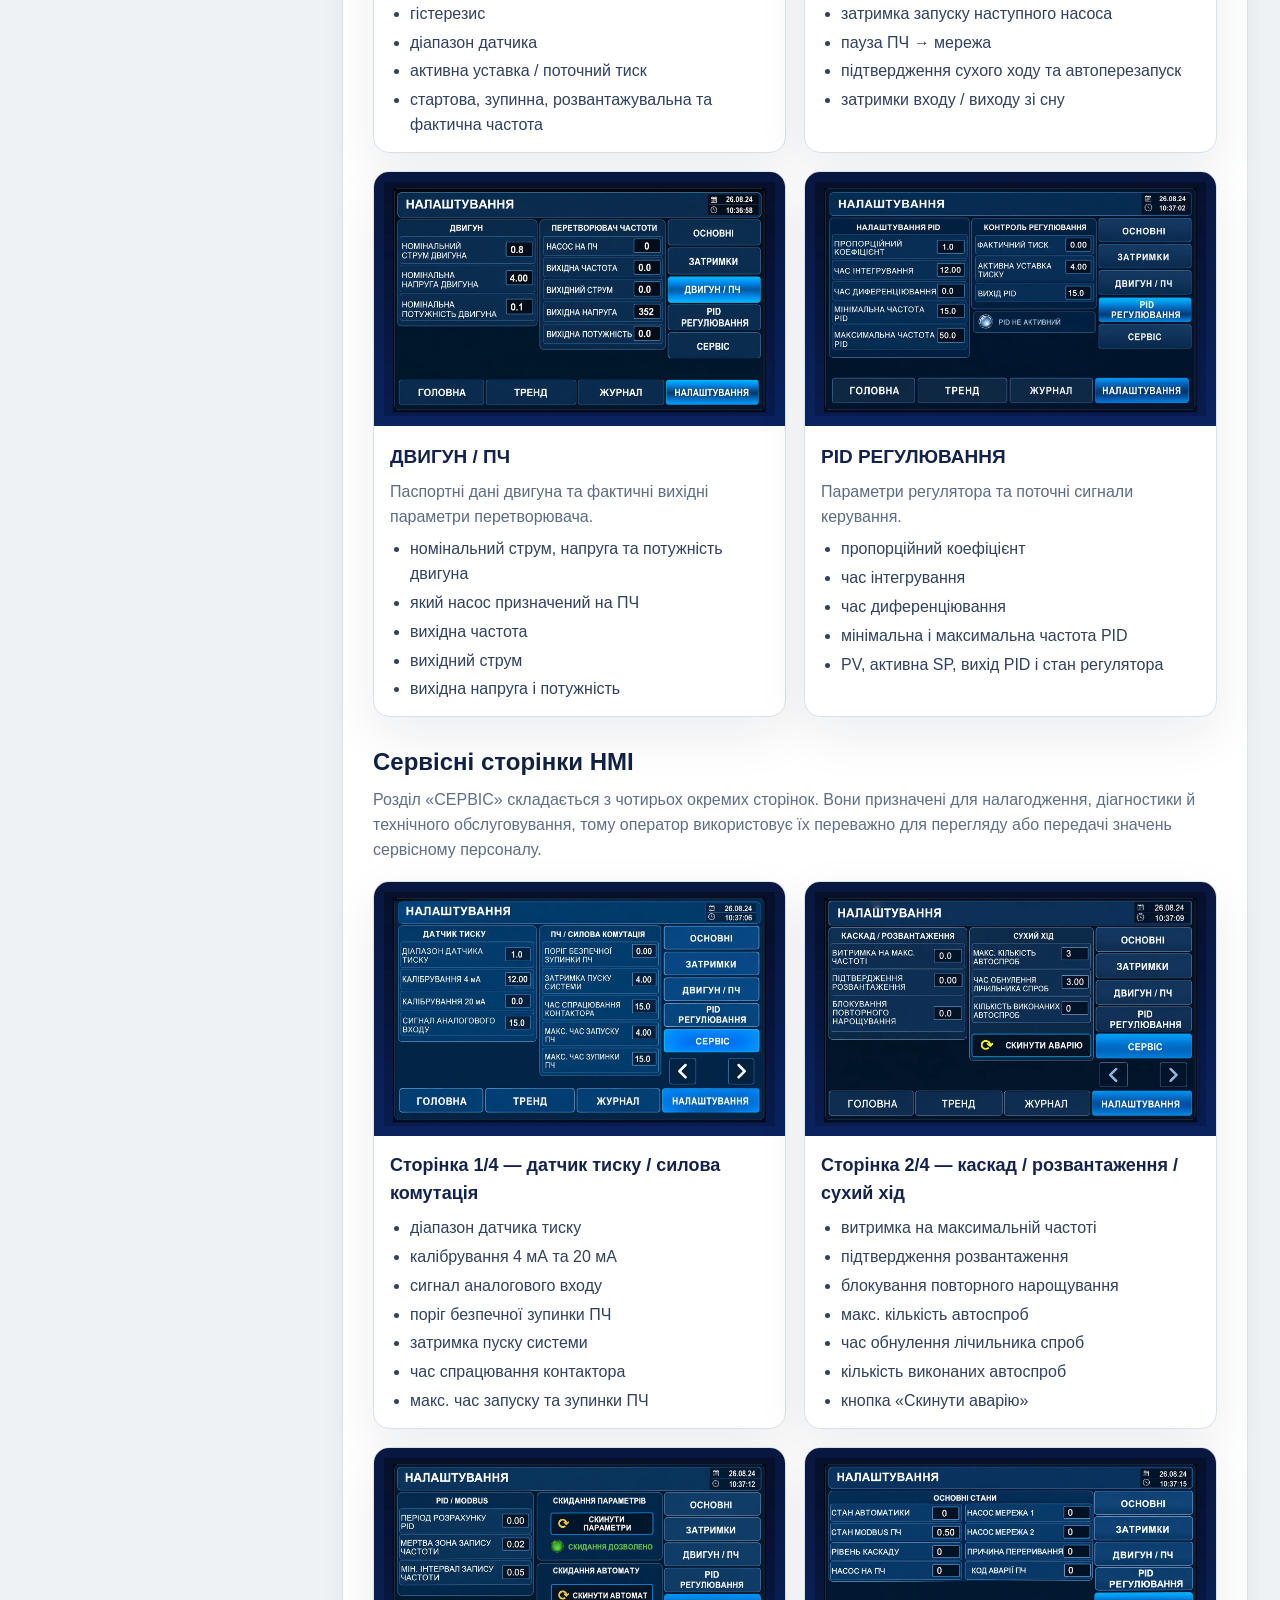
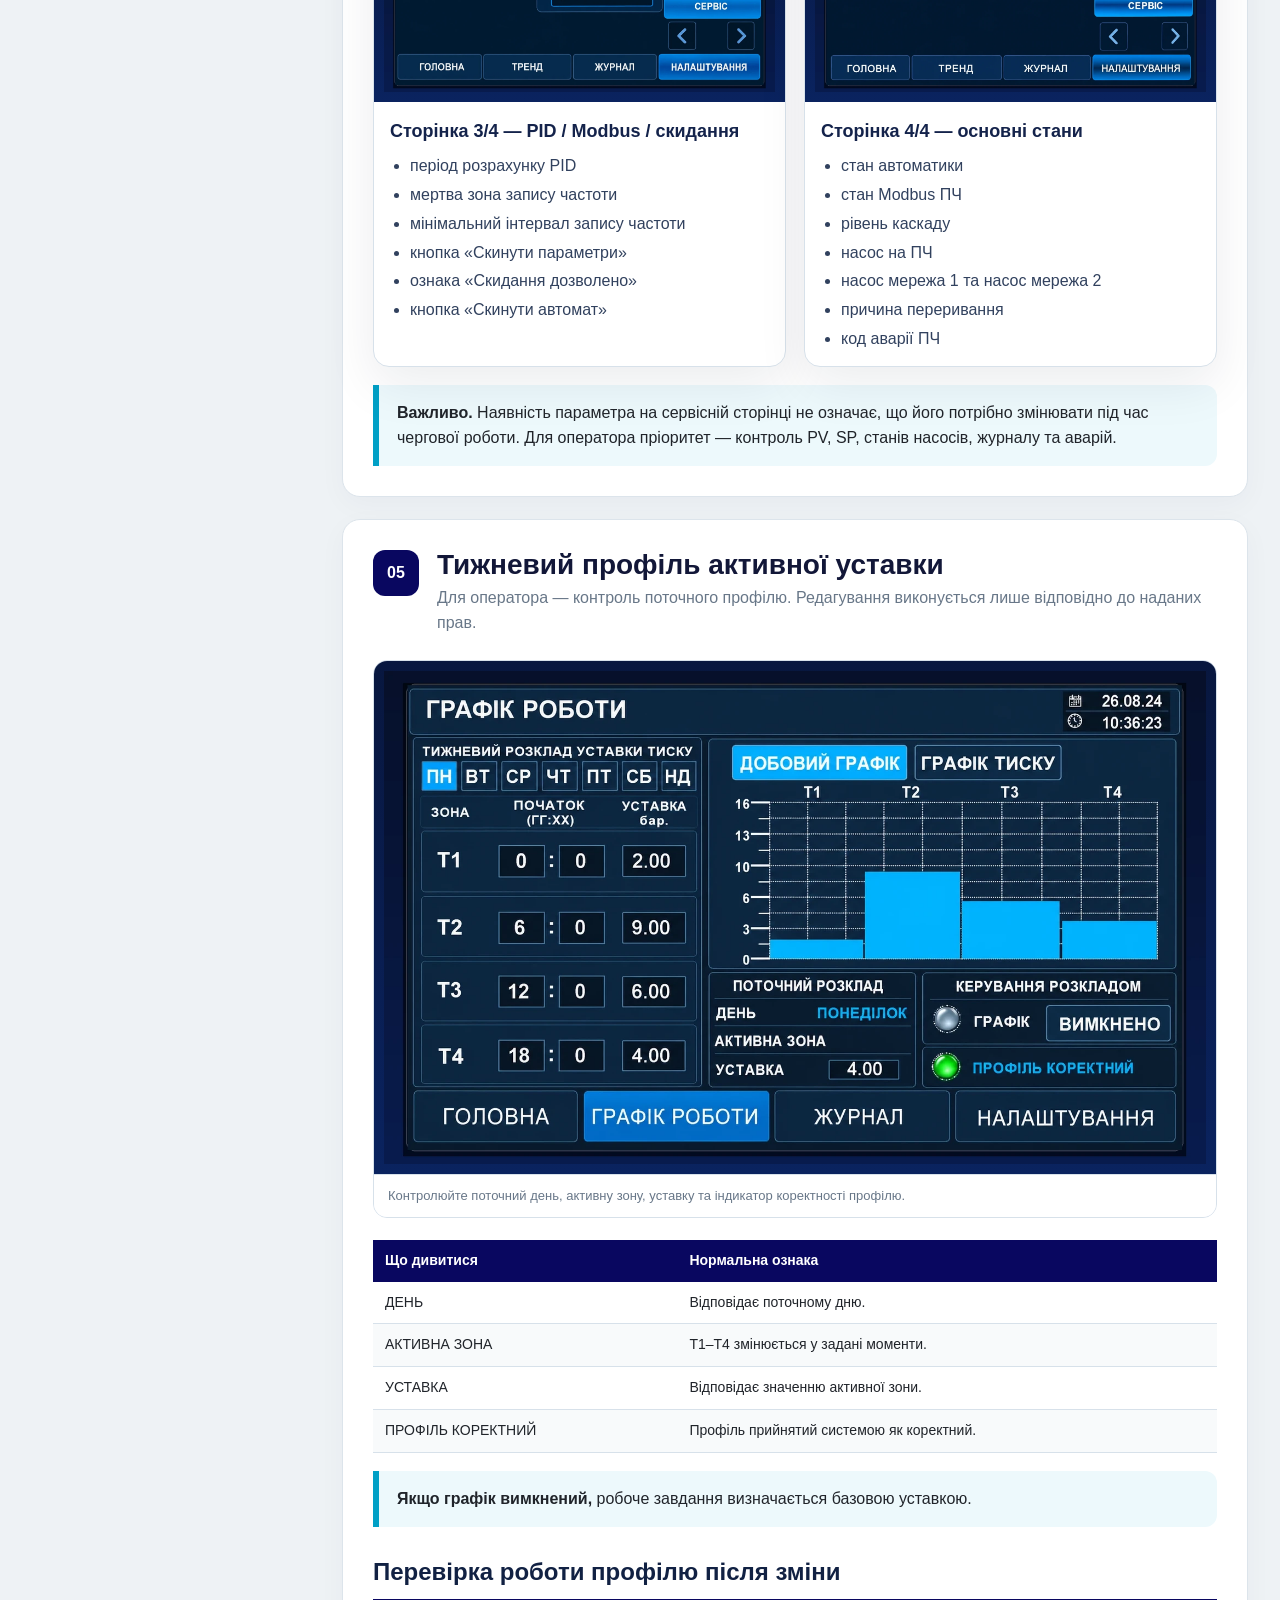
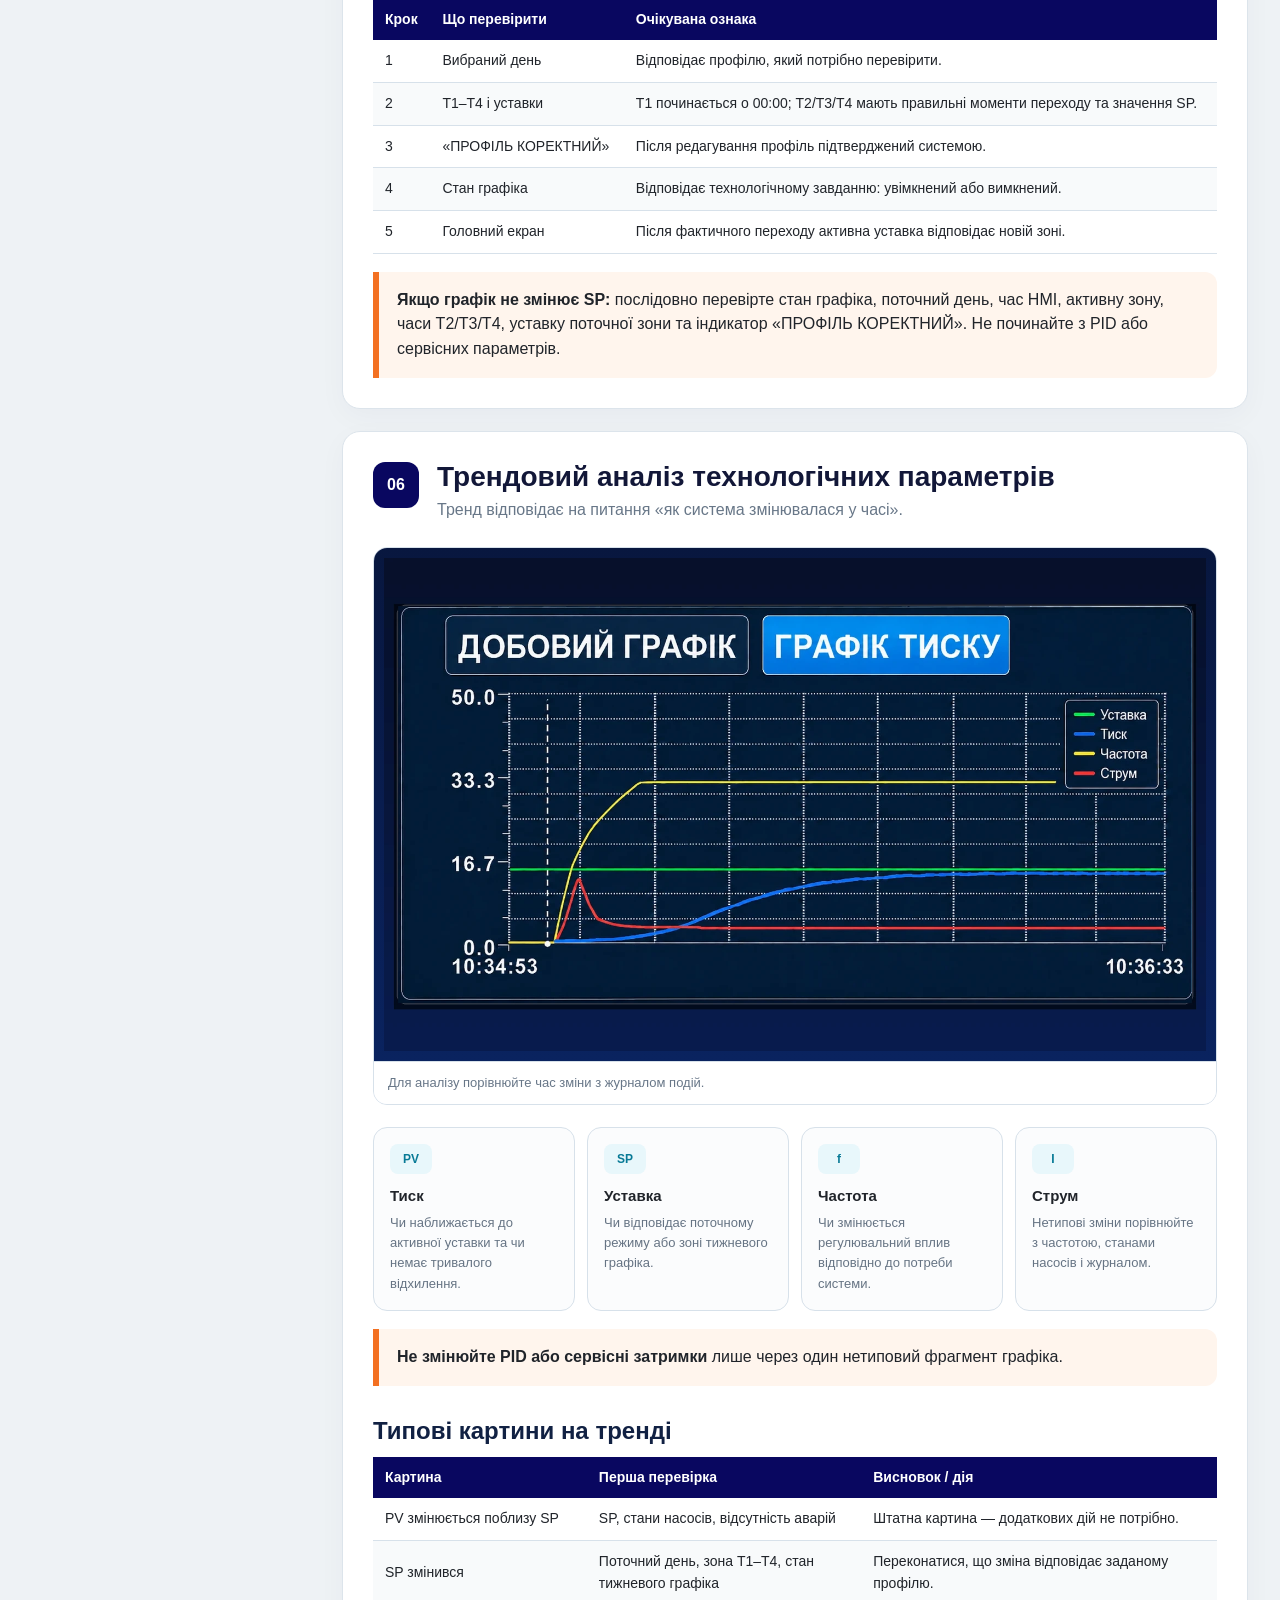
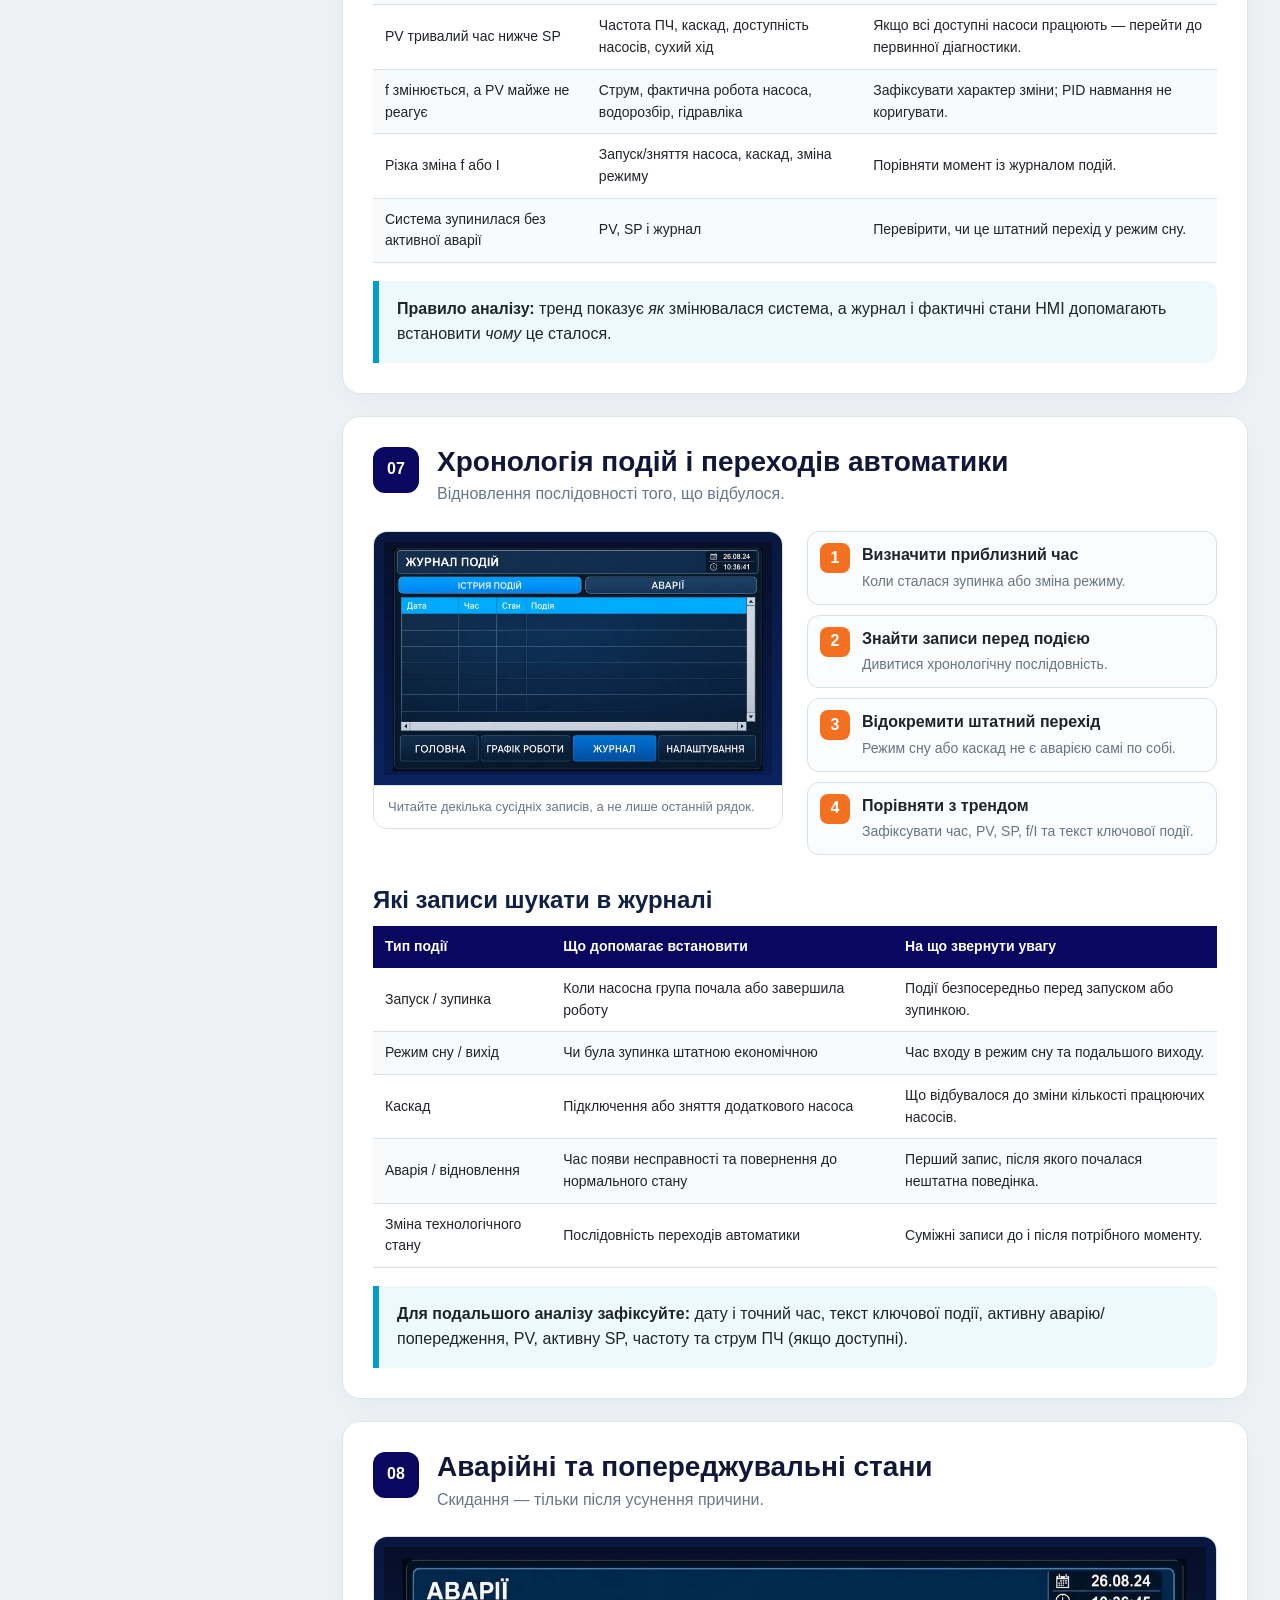
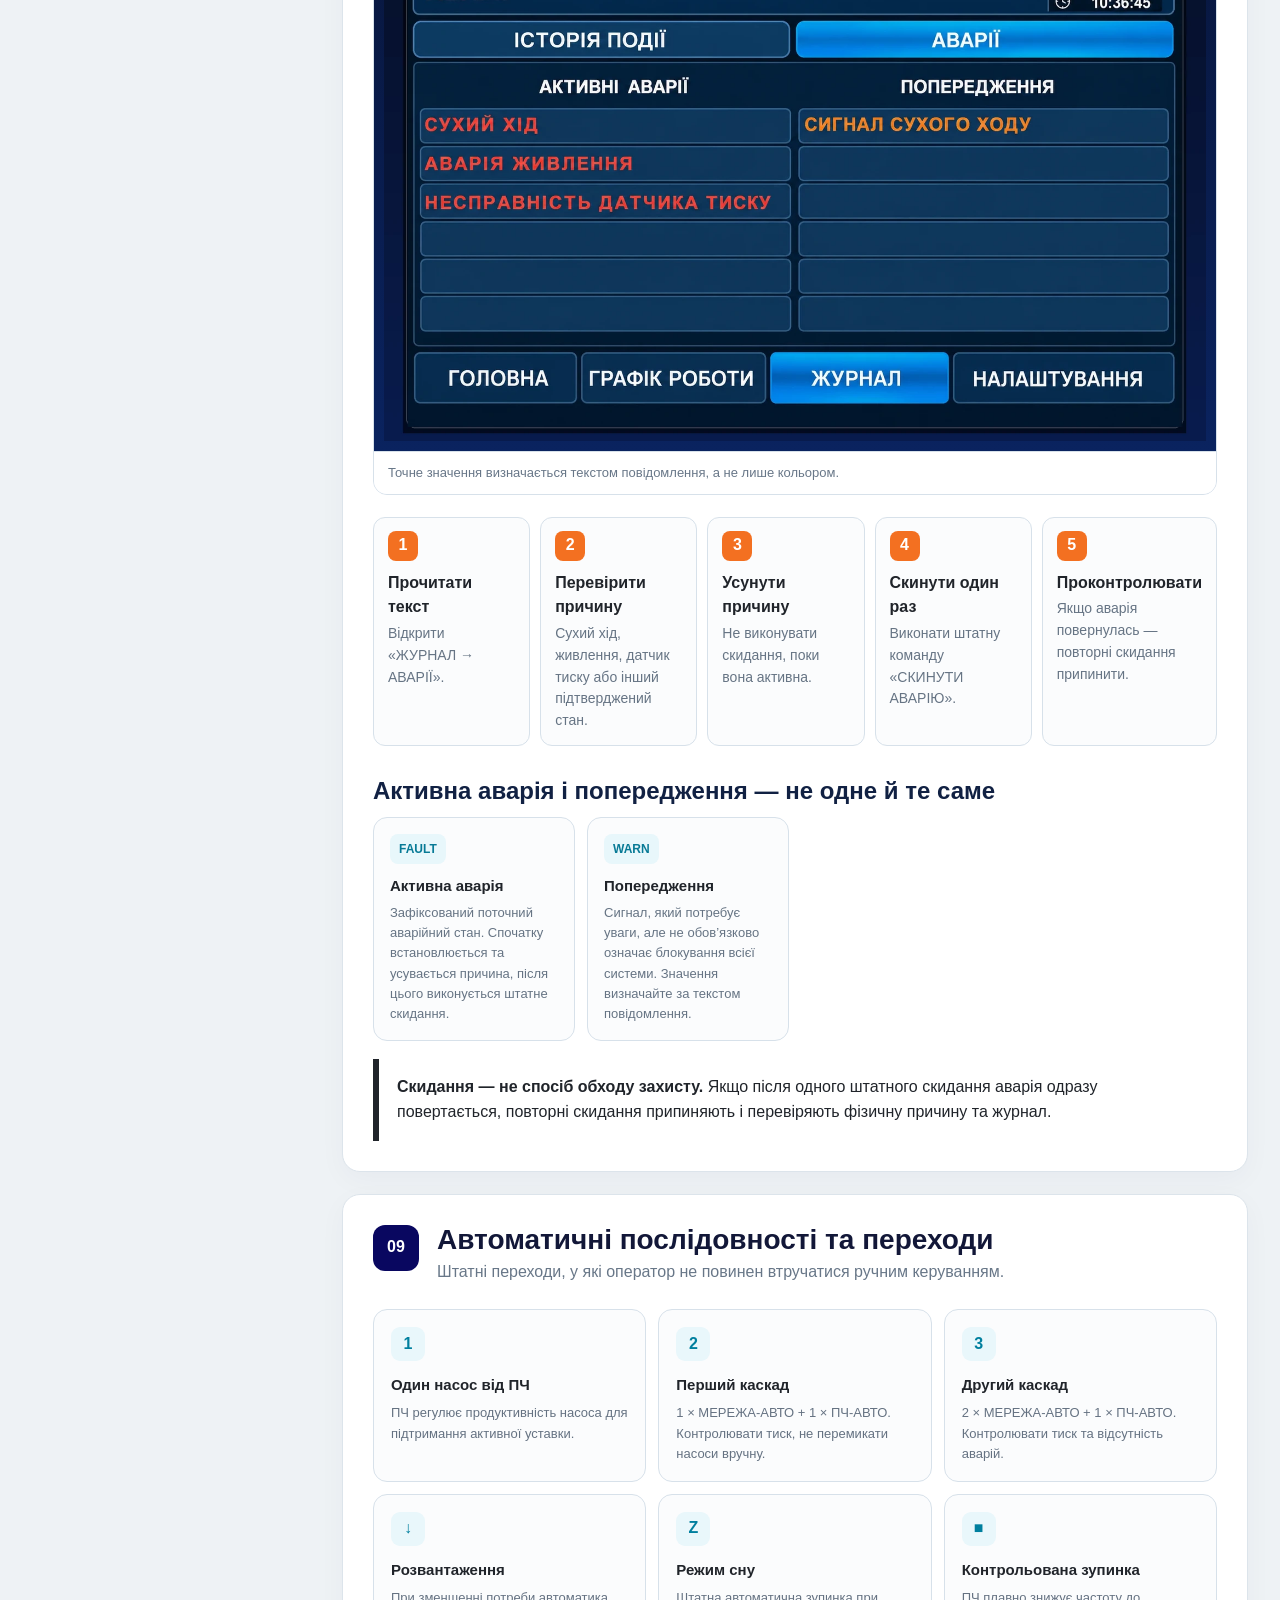
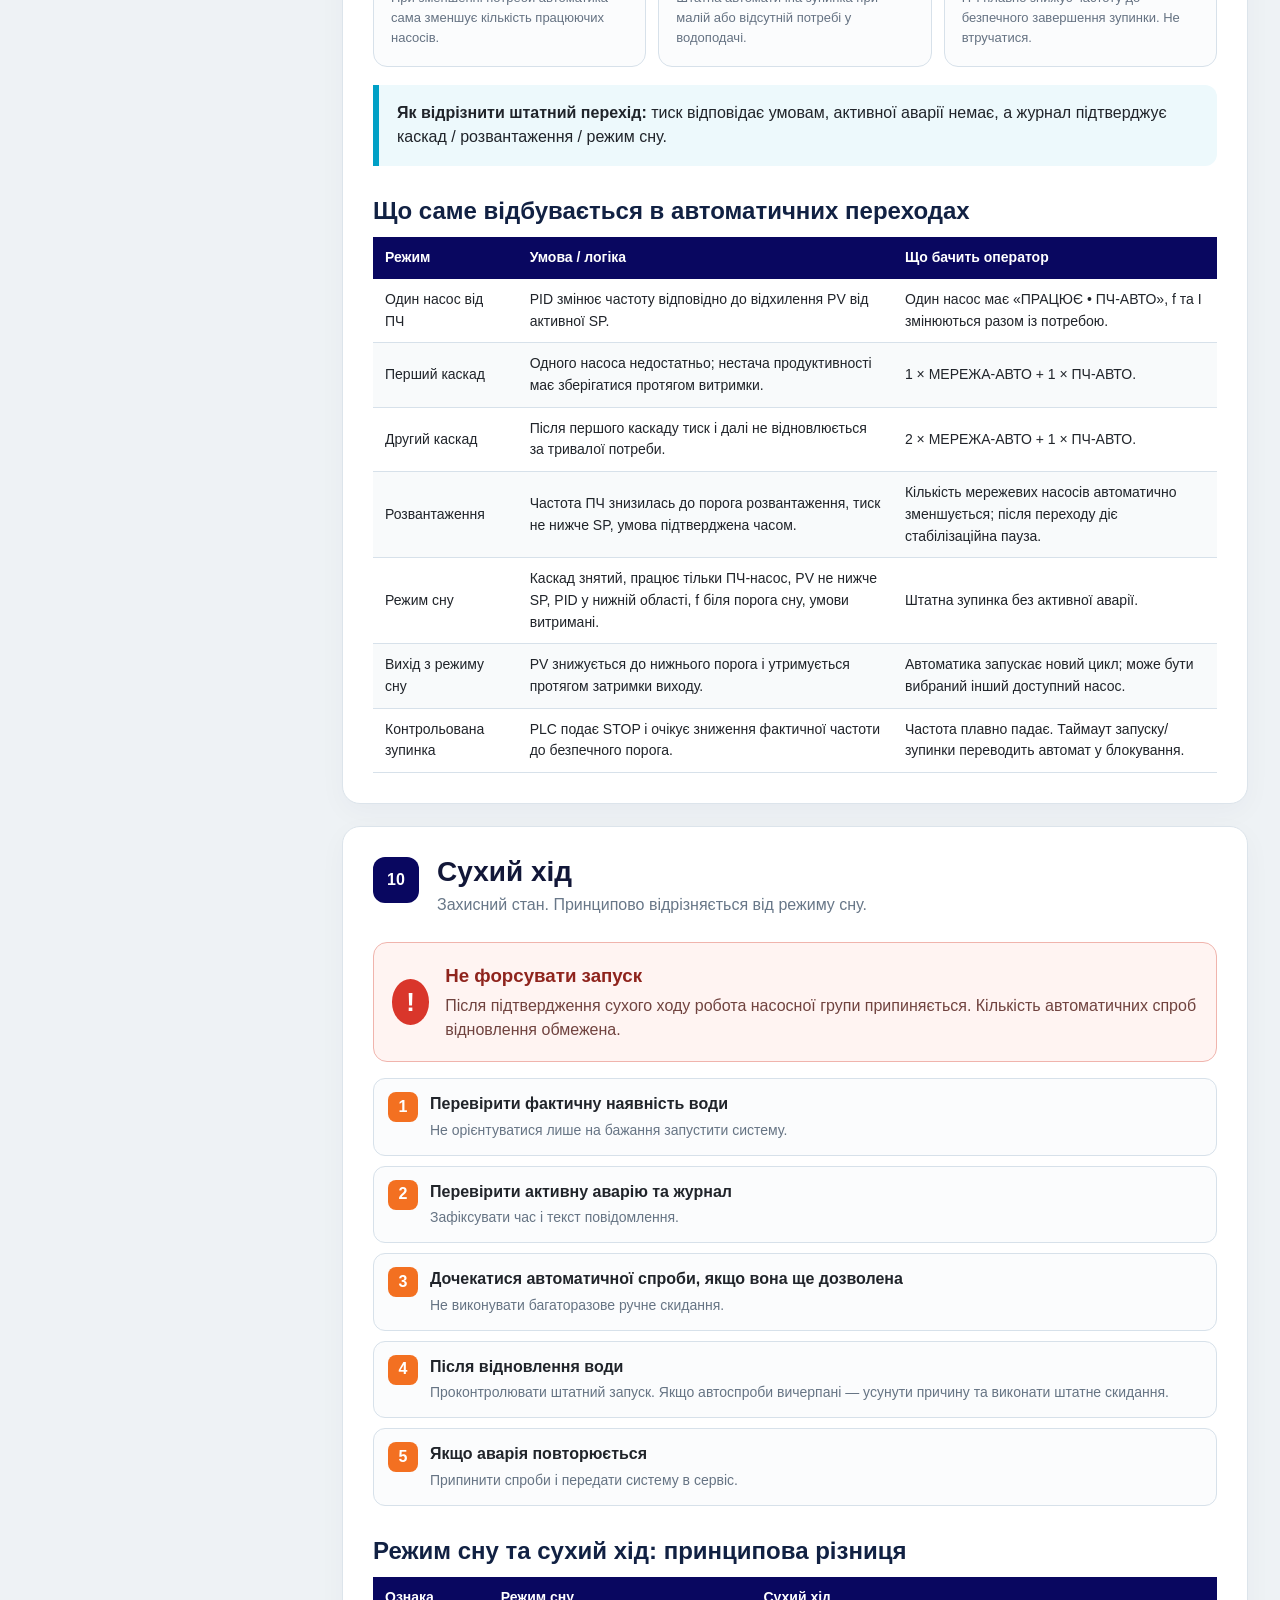
==== commit c7ec0101: "інструкція 2.5 HMI" ====
--- a/index.html
+++ b/index.html
@@ -7,7 +7,7 @@
 <meta content="#090760" name="theme-color"/>
 <meta content="noindex,nofollow,noarchive" name="robots"/>
 <meta content="Інтерактивний технічний довідник HMI насосної групи 3 × 5,5 кВт: карта екранів, об’єкти інтерфейсу, операторські процедури та діагностика." name="description"/>
-<title>HMI 3×5,5 кВт — Операторський веб-довідник</title>
+<title>HMI 3×5,5 кВт — Сервісний технічний веб-довідник</title>
 <link href="./manifest.webmanifest" rel="manifest"/>
 <link href="./assets/icons/icon-192.png" rel="icon"/>
 <link href="./assets/css/styles.css" rel="stylesheet"/>
@@ -18,7 +18,7 @@
 <div class="brand-block">
 <img alt="Енерго Плюс" class="brand-img" src="./assets/img/brand-logo.webp"/>
 <div class="manual-id">
-<span class="eyebrow">HMI • ОПЕРАТОРСЬКИЙ ДОВІДНИК</span>
+<span class="eyebrow">HMI • СЕРВІСНИЙ ТЕХНІЧНИЙ ДОВІДНИК</span>
 <strong>Насосна група 3 × 5,5 кВт</strong>
 <small>Kinco GL070E • TWERD MFC710</small>
 </div>
@@ -29,17 +29,17 @@
 <kbd>/</kbd>
 </label>
 <div class="search-results" hidden="" id="searchResults"></div>
-<nav class="nav-list" id="navList"><a data-nav="" href="#interactive">Інтерактивна модель HMI</a><a data-nav="" href="#quick">Оперативна довідка</a><a data-nav="" href="#start">1. Підготовка до роботи</a><a data-nav="" href="#main-screen">2. Головний екран</a><a data-nav="" href="#pumps">3. Стани насосів</a><a data-nav="" href="#pressure">4. Параметри тиску</a><a data-nav="" href="#schedule">5. Тижневий графік</a><a data-nav="" href="#trends">6. Аналіз трендів</a><a data-nav="" href="#events">7. Аналіз журналу подій</a><a data-nav="" href="#alarms">8. Контроль аварій і попереджень</a><a data-nav="" href="#auto">9. Штатні автоматичні режими</a><a data-nav="" href="#dry-run">10. Захист сухого ходу</a><a data-nav="" href="#diagnostics">11. Первинна діагностика</a><a data-nav="" href="#stop">12. Межі дій оператора</a></nav>
+<nav class="nav-list" id="navList"><a data-nav="" href="#interactive">Інтерактивна модель HMI</a><a data-nav="" href="#quick">Оперативна довідка</a><a data-nav="" href="#start">1. Підготовка до роботи</a><a data-nav="" href="#main-screen">2. Головний екран</a><a data-nav="" href="#pumps">3. Стани насосів</a><a data-nav="" href="#pressure">4. Параметри тиску</a><a data-nav="" href="#schedule">5. Тижневий графік</a><a data-nav="" href="#trends">6. Трендовий аналіз технологічних параметрів</a><a data-nav="" href="#events">7. Хронологія подій і переходів автоматики</a><a data-nav="" href="#alarms">8. Аварійні та попереджувальні стани</a><a data-nav="" href="#auto">9. Автоматичні послідовності та переходи</a><a data-nav="" href="#dry-run">10. Захист сухого ходу</a><a data-nav="" href="#service-map">S. Сервісна карта</a><a data-nav="" href="#diagnostics">11. Первинна діагностика</a><a data-nav="" href="#stop">12. Межі дій оператора</a></nav>
 <div class="sidebar-footer">
 <div class="status-row"><span class="status-dot" id="statusDot"></span><span id="connectionText">Перевірка з'єднання…</span></div>
-<div class="version">WEB-HMI-OPERATOR • Rev. 2.4 • 03.09.2026</div>
+<div class="version">WEB-HMI-SERVICE • Rev. 2.7 • 03.09.2026</div>
 </div>
 </aside>
 <main class="main">
 <header class="topbar">
 <button aria-label="Відкрити меню" class="icon-btn mobile-only" id="menuButton">☰</button>
 <div class="topbar-title">
-<span>ОПЕРАТОРСЬКИЙ ВЕБ-ДОВІДНИК</span>
+<span>СЕРВІСНИЙ ТЕХНІЧНИЙ ВЕБ-ДОВІДНИК</span>
 <strong>HMI шафи керування трьома насосами 5,5 кВт</strong>
 </div>
 <div class="topbar-actions">
@@ -53,37 +53,46 @@
 <span class="section-num">HMI</span>
 <div>
 <span class="technical-kicker">ІНТЕРАКТИВНИЙ ТЕХНІЧНИЙ ОГЛЯД</span>
-<h2>Інтерактивна модель HMI для оператора</h2>
-<p>Виберіть екран HMI та потрібний об’єкт. Для кожного елемента наведено призначення, контрольну ознаку, допустиму дію оператора та пов’язану процедуру.</p>
+<h2>Інтерактивна технічна модель HMI</h2>
+<p>Виберіть екран HMI та об’єкт. Для кожного параметра наведено функціональне призначення, вплив на алгоритм, межі використання, рівень доступу та пов’язаний розділ технічної інструкції.</p>
 </div>
 </div>
 <div class="model-notice">
 <span class="model-notice-icon">i</span>
-<div><strong>Демонстраційний режим.</strong> Інтерактивна модель відтворює структуру HMI у навчальному режимі. Вебсторінка не передає команди до PLC або ПЧ і не замінює штатну панель оператора.</div>
+<div><strong>Демонстраційний режим.</strong> Модель відтворює структуру HMI у довідковому режимі. Команди з вебсторінки не передаються до PLC або ПЧ; усі зміни виконуються тільки через штатну HMI та відповідно до процедури налагодження.</div>
 </div>
 <div aria-label="Екрани HMI" class="screen-selector" id="screenSelector" role="tablist">
 <button aria-selected="true" class="screen-tab active" data-screen="main" role="tab"><span>01</span>Головний екран</button>
 <button class="screen-tab" data-screen="settings-main" role="tab"><span>02</span>Налаштування</button>
 <button class="screen-tab" data-screen="schedule" role="tab"><span>03</span>Графік роботи</button>
 <button class="screen-tab" data-screen="trends" role="tab"><span>04</span>Графік тиску</button>
-<button class="screen-tab" data-screen="journal" role="tab"><span>05</span>Аналіз журналу подій</button>
+<button class="screen-tab" data-screen="journal" role="tab"><span>05</span>Хронологія подій і переходів автоматики</button>
 <button class="screen-tab" data-screen="alarms" role="tab"><span>06</span>Аварії</button>
 </div>
-<div class="operator-scope-note"><strong>Операторська версія.</strong> Сервісні сторінки та команди скидання винесені в окремий сервісний довідник.</div>
-<div class="settings-navigation" id="settingsNavigation" hidden>
-  <div class="settings-nav-header">
-    <div>
-      <span>СТРУКТУРА «НАЛАШТУВАННЯ»</span>
-      <strong>Групи параметрів HMI</strong>
-    </div>
-    <small>Виберіть групу — зображення та реєстр об’єктів оновляться.</small>
-  </div>
-  <div class="settings-group-selector" id="settingsGroupSelector" role="tablist" aria-label="Групи налаштувань">
-    <button class="settings-group-tab" data-settings-screen="settings-main" role="tab">ОСНОВНІ</button>
-    <button class="settings-group-tab" data-settings-screen="settings-delays" role="tab">ЗАТРИМКИ</button>
-    <button class="settings-group-tab" data-settings-screen="settings-drive" role="tab">ДВИГУН / ПЧ</button>
-    <button class="settings-group-tab" data-settings-screen="settings-pid" role="tab">PID РЕГУЛЮВАННЯ</button>
-  </div>
+<div class="service-scope-note"><strong>Сервісна версія.</strong> Параметри і команди показані для технічного аналізу. Зміни виконуються тільки через штатну HMI та за процедурою налагодження.</div>
+<div class="settings-navigation" hidden="" id="settingsNavigation">
+<div class="settings-nav-header">
+<div>
+<span>СТРУКТУРА «НАЛАШТУВАННЯ»</span>
+<strong>Групи параметрів HMI</strong>
+</div>
+<small>Виберіть групу — зображення та реєстр об’єктів оновляться.</small>
+</div>
+<div aria-label="Групи налаштувань" class="settings-group-selector" id="settingsGroupSelector" role="tablist">
+<button class="settings-group-tab" data-settings-screen="settings-main" role="tab">ОСНОВНІ</button>
+<button class="settings-group-tab" data-settings-screen="settings-delays" role="tab">ЗАТРИМКИ</button>
+<button class="settings-group-tab" data-settings-screen="settings-drive" role="tab">ДВИГУН / ПЧ</button>
+<button class="settings-group-tab" data-settings-screen="settings-pid" role="tab">PID РЕГУЛЮВАННЯ</button>
+<button class="settings-group-tab service" data-settings-screen="service-io" role="tab">СЕРВІС</button>
+</div>
+<div class="service-page-navigation" hidden="" id="servicePageNavigation">
+<span>СЕРВІСНІ СТОРІНКИ</span>
+<div aria-label="Сервісні сторінки" class="service-page-selector" role="tablist">
+<button data-service-screen="service-io" role="tab"><b>1</b>Датчик / силова комутація</button>
+<button data-service-screen="service-cascade" role="tab"><b>2</b>Каскад / сухий хід</button>
+<button data-service-screen="service-modbus" role="tab"><b>3</b>PID / Modbus / скидання</button>
+<button data-service-screen="service-states" role="tab"><b>4</b>Основні стани</button>
+</div>
 </div>
 </div>
 <div class="explorer-grid">
@@ -135,18 +144,18 @@
 </section><section class="hero searchable" data-title="Швидка довідка оператора" id="quick">
 <div class="hero-copy">
 <span class="pill operator">ОПЕРАТОР</span>
-<h1>Операторська інструкція швидкого доступу</h1>
-<p>Стислий регламент контролю HMI, штатних автоматичних режимів, аварій та первинної діагностики. Сервісні параметри у цій версії не редагуються і детально не розкриваються.</p>
+<h1>Технічний довідник експлуатації та сервісу</h1>
+<p>Єдина веб-карта екранів HMI, параметрів, сервісних команд, діагностичних станів і операторських процедур. Призначена для налагодження, технічного обслуговування та контрольованої діагностики.</p>
 <div class="hero-actions"><a class="btn primary" href="#interactive">Відкрити інтерактивну модель</a><a class="btn danger-outline" href="#diagnostics">Первинна діагностика</a></div>
 </div>
 <div class="hero-visual">
 <img alt="Головний екран HMI насосної групи" data-lightbox="" loading="eager" src="./assets/img/main-card.webp"/>
 </div>
 </section>
-<section class="section searchable" data-title="Оперативна перевірка стану системи">
+<section class="section searchable" data-title="Контроль початкового стану системи">
 <div class="section-head compact">
 <span class="section-num">00</span>
-<div><h2>Оперативна перевірка стану системи</h2><p>П’ять ознак, які оператор оцінює перед роботою.</p></div>
+<div><h2>Контроль початкового стану системи</h2><p>П’ять ознак, які оператор оцінює перед роботою.</p></div>
 </div>
 <div class="check-grid">
 <article class="check-card ok"><span>01</span><h3>ЖИВЛЕННЯ</h3><strong>НОРМА</strong><p>За іншого стану перевірити активні аварії та живлення.</p></article>
@@ -200,7 +209,7 @@
 </div>
 </section>
 <section class="section searchable" data-title="Робочий тиск базова активна уставка гістерезис SP PV" id="pressure">
-<div class="section-head"><span class="section-num">04</span><div><h2>Контроль робочого тиску та гістерезису</h2><p>Оператор змінює лише дозволені робочі параметри.</p></div></div>
+<div class="section-head"><span class="section-num">04</span><div><h2>Параметри контуру регулювання тиску</h2><p>Оператор змінює лише дозволені робочі параметри.</p></div></div>
 <div class="two-col">
 <figure class="figure-card"><img alt="Екран Налаштування Основні" data-lightbox="" loading="lazy" src="./assets/img/settings-card.webp"/><figcaption>«НАЛАШТУВАННЯ → ОСНОВНІ»: базова уставка, гістерезис, активна уставка, поточний тиск.</figcaption></figure>
 <div>
@@ -213,32 +222,54 @@
 <div class="callout warning"><strong>Не плутати.</strong> Якщо активний тижневий графік, зміна базової уставки може не змінити робочий тиск негайно. Перевіряйте поле «АКТИВНА УСТАВКА».</div>
 </div>
 </div>
-
 <div class="subsection-block">
-<h3 class="subsection-title">Операторський огляд меню «НАЛАШТУВАННЯ»</h3>
-<p class="subsection-lead">Кожна вкладка має власний набір параметрів. Оператор використовує ці екрани насамперед для контролю; змінювати дозволено тільки параметри, передбачені рівнем доступу та технологічним регламентом.</p>
+<h3 class="subsection-title">Структура меню «НАЛАШТУВАННЯ»</h3>
+<p class="subsection-lead">Кожна вкладка меню «НАЛАШТУВАННЯ» має власний набір параметрів. Для оператора це орієнтир, де саме шукати потрібне поле, а для сервісу — карта доступу до відповідних уставок.</p>
 <div class="screen-showcase">
-  <article class="screen-card">
-    <img alt="Екран Налаштування Основні" data-lightbox="" loading="lazy" src="./assets/img/settings-main-card.webp"/>
-    <div class="screen-card-body"><h4>ОСНОВНІ</h4><p>Базові параметри тиску та ключові частотні пороги.</p><ul><li>базова уставка</li><li>гістерезис</li><li>діапазон датчика</li><li>активна уставка / поточний тиск</li><li>стартова, зупинна, розвантажувальна та фактична частота</li></ul></div>
-  </article>
-  <article class="screen-card">
-    <img alt="Екран Налаштування Затримки" data-lightbox="" loading="lazy" src="./assets/img/settings-delays-card.webp"/>
-    <div class="screen-card-body"><h4>ЗАТРИМКИ</h4><p>Часові витримки каскаду, сухого ходу та режиму сну.</p><ul><li>підтвердження потреби 1-го і 2-го каскаду</li><li>затримка запуску наступного насоса</li><li>пауза ПЧ → мережа</li><li>підтвердження сухого ходу та автоперезапуск</li><li>затримки входу / виходу зі сну</li></ul></div>
-  </article>
-  <article class="screen-card">
-    <img alt="Екран Налаштування Двигун ПЧ" data-lightbox="" loading="lazy" src="./assets/img/settings-drive-card.webp"/>
-    <div class="screen-card-body"><h4>ДВИГУН / ПЧ</h4><p>Паспортні дані двигуна та фактичні вихідні параметри перетворювача.</p><ul><li>номінальний струм, напруга та потужність двигуна</li><li>який насос призначений на ПЧ</li><li>вихідна частота</li><li>вихідний струм</li><li>вихідна напруга і потужність</li></ul></div>
-  </article>
-  <article class="screen-card">
-    <img alt="Екран Налаштування PID" data-lightbox="" loading="lazy" src="./assets/img/settings-pid-card.webp"/>
-    <div class="screen-card-body"><h4>PID РЕГУЛЮВАННЯ</h4><p>Параметри регулятора та поточні сигнали керування.</p><ul><li>пропорційний коефіцієнт</li><li>час інтегрування</li><li>час диференціювання</li><li>мінімальна і максимальна частота PID</li><li>PV, активна SP, вихід PID і стан регулятора</li></ul></div>
-  </article>
-</div>
-</div>
-</section>
-<section class="section searchable" data-title="Контроль тижневого профілю тиску T1 T2 T3 T4 профіль коректний" id="schedule">
-<div class="section-head"><span class="section-num">05</span><div><h2>Контроль тижневого профілю тиску</h2><p>Для оператора — контроль поточного профілю. Редагування виконується лише відповідно до наданих прав.</p></div></div>
+<article class="screen-card">
+<img alt="Екран Налаштування Основні" data-lightbox="" loading="lazy" src="./assets/img/settings-main-card.webp"/>
+<div class="screen-card-body"><h4>ОСНОВНІ</h4><p>Базові параметри тиску та ключові частотні пороги.</p><ul><li>базова уставка</li><li>гістерезис</li><li>діапазон датчика</li><li>активна уставка / поточний тиск</li><li>стартова, зупинна, розвантажувальна та фактична частота</li></ul></div>
+</article>
+<article class="screen-card">
+<img alt="Екран Налаштування Затримки" data-lightbox="" loading="lazy" src="./assets/img/settings-delays-card.webp"/>
+<div class="screen-card-body"><h4>ЗАТРИМКИ</h4><p>Часові витримки каскаду, сухого ходу та режиму сну.</p><ul><li>підтвердження потреби 1-го і 2-го каскаду</li><li>затримка запуску наступного насоса</li><li>пауза ПЧ → мережа</li><li>підтвердження сухого ходу та автоперезапуск</li><li>затримки входу / виходу зі сну</li></ul></div>
+</article>
+<article class="screen-card">
+<img alt="Екран Налаштування Двигун ПЧ" data-lightbox="" loading="lazy" src="./assets/img/settings-drive-card.webp"/>
+<div class="screen-card-body"><h4>ДВИГУН / ПЧ</h4><p>Паспортні дані двигуна та фактичні вихідні параметри перетворювача.</p><ul><li>номінальний струм, напруга та потужність двигуна</li><li>який насос призначений на ПЧ</li><li>вихідна частота</li><li>вихідний струм</li><li>вихідна напруга і потужність</li></ul></div>
+</article>
+<article class="screen-card">
+<img alt="Екран Налаштування PID" data-lightbox="" loading="lazy" src="./assets/img/settings-pid-card.webp"/>
+<div class="screen-card-body"><h4>PID РЕГУЛЮВАННЯ</h4><p>Параметри регулятора та поточні сигнали керування.</p><ul><li>пропорційний коефіцієнт</li><li>час інтегрування</li><li>час диференціювання</li><li>мінімальна і максимальна частота PID</li><li>PV, активна SP, вихід PID і стан регулятора</li></ul></div>
+</article>
+</div>
+</div>
+<div class="subsection-block">
+<h3 class="subsection-title">Сервісні сторінки HMI</h3>
+<p class="subsection-lead">Розділ «СЕРВІС» складається з чотирьох окремих сторінок. Вони призначені для налагодження, діагностики й технічного обслуговування, тому оператор використовує їх переважно для перегляду або передачі значень сервісному персоналу.</p>
+<div class="screen-showcase service-showcase">
+<article class="screen-card">
+<img alt="Сервісна сторінка 1 датчик тиску і силова комутація" data-lightbox="" loading="lazy" src="./assets/img/service-io-card.webp"/>
+<div class="screen-card-body"><h4>Сторінка 1/4 — датчик тиску / силова комутація</h4><ul><li>діапазон датчика тиску</li><li>калібрування 4 мА та 20 мА</li><li>сигнал аналогового входу</li><li>поріг безпечної зупинки ПЧ</li><li>затримка пуску системи</li><li>час спрацювання контактора</li><li>макс. час запуску та зупинки ПЧ</li></ul></div>
+</article>
+<article class="screen-card">
+<img alt="Сервісна сторінка 2 каскад розвантаження сухий хід" data-lightbox="" loading="lazy" src="./assets/img/service-cascade-card.webp"/>
+<div class="screen-card-body"><h4>Сторінка 2/4 — каскад / розвантаження / сухий хід</h4><ul><li>витримка на максимальній частоті</li><li>підтвердження розвантаження</li><li>блокування повторного нарощування</li><li>макс. кількість автоспроб</li><li>час обнулення лічильника спроб</li><li>кількість виконаних автоспроб</li><li>кнопка «Скинути аварію»</li></ul></div>
+</article>
+<article class="screen-card">
+<img alt="Сервісна сторінка 3 PID Modbus скидання" data-lightbox="" loading="lazy" src="./assets/img/service-modbus-card.webp"/>
+<div class="screen-card-body"><h4>Сторінка 3/4 — PID / Modbus / скидання</h4><ul><li>період розрахунку PID</li><li>мертва зона запису частоти</li><li>мінімальний інтервал запису частоти</li><li>кнопка «Скинути параметри»</li><li>ознака «Скидання дозволено»</li><li>кнопка «Скинути автомат»</li></ul></div>
+</article>
+<article class="screen-card">
+<img alt="Сервісна сторінка 4 основні стани" data-lightbox="" loading="lazy" src="./assets/img/service-states-card.webp"/>
+<div class="screen-card-body"><h4>Сторінка 4/4 — основні стани</h4><ul><li>стан автоматики</li><li>стан Modbus ПЧ</li><li>рівень каскаду</li><li>насос на ПЧ</li><li>насос мережа 1 та насос мережа 2</li><li>причина переривання</li><li>код аварії ПЧ</li></ul></div>
+</article>
+</div>
+<div class="callout info"><strong>Важливо.</strong> Наявність параметра на сервісній сторінці не означає, що його потрібно змінювати під час чергової роботи. Для оператора пріоритет — контроль PV, SP, станів насосів, журналу та аварій.</div>
+</div>
+</section>
+<section class="section searchable" data-title="Тижневий профіль активної уставки T1 T2 T3 T4 профіль коректний" id="schedule">
+<div class="section-head"><span class="section-num">05</span><div><h2>Тижневий профіль активної уставки</h2><p>Для оператора — контроль поточного профілю. Редагування виконується лише відповідно до наданих прав.</p></div></div>
 <figure class="figure-card wide"><img alt="Екран тижневого графіка тиску" data-lightbox="" loading="lazy" src="./assets/img/schedule-card.webp"/><figcaption>Контролюйте поточний день, активну зону, уставку та індикатор коректності профілю.</figcaption></figure>
 <div class="mini-table-wrap">
 <table class="data-table"><thead><tr><th>Що дивитися</th><th>Нормальна ознака</th></tr></thead><tbody>
@@ -249,9 +280,19 @@
 </tbody></table>
 </div>
 <div class="callout info"><strong>Якщо графік вимкнений,</strong> робоче завдання визначається базовою уставкою.</div>
-</section>
-<section class="section searchable" data-title="Аналіз трендів графік тиску PV SP частота струм" id="trends">
-<div class="section-head"><span class="section-num">06</span><div><h2>Аналіз трендів</h2><p>Тренд відповідає на питання «як система змінювалася у часі».</p></div></div>
+<div class="subsection-block v27-expanded">
+<h3 class="subsection-title">Перевірка роботи профілю після зміни</h3>
+<div class="mini-table-wrap"><table class="data-table"><thead><tr><th>Крок</th><th>Що перевірити</th><th>Очікувана ознака</th></tr></thead><tbody>
+<tr><td>1</td><td>Вибраний день</td><td>Відповідає профілю, який потрібно перевірити.</td></tr>
+<tr><td>2</td><td>T1–T4 і уставки</td><td>T1 починається о 00:00; T2/T3/T4 мають правильні моменти переходу та значення SP.</td></tr>
+<tr><td>3</td><td>«ПРОФІЛЬ КОРЕКТНИЙ»</td><td>Після редагування профіль підтверджений системою.</td></tr>
+<tr><td>4</td><td>Стан графіка</td><td>Відповідає технологічному завданню: увімкнений або вимкнений.</td></tr>
+<tr><td>5</td><td>Головний екран</td><td>Після фактичного переходу активна уставка відповідає новій зоні.</td></tr>
+</tbody></table></div>
+<div class="callout warning"><strong>Якщо графік не змінює SP:</strong> послідовно перевірте стан графіка, поточний день, час HMI, активну зону, часи T2/T3/T4, уставку поточної зони та індикатор «ПРОФІЛЬ КОРЕКТНИЙ». Не починайте з PID або сервісних параметрів.</div>
+</div></section>
+<section class="section searchable" data-title="Трендовий аналіз технологічних параметрів графік тиску PV SP частота струм" id="trends">
+<div class="section-head"><span class="section-num">06</span><div><h2>Трендовий аналіз технологічних параметрів</h2><p>Тренд відповідає на питання «як система змінювалася у часі».</p></div></div>
 <figure class="figure-card wide"><img alt="Графік тиску з каналами уставка тиск частота струм" data-lightbox="" loading="lazy" src="./assets/img/trendtabs-card.webp"/><figcaption>Для аналізу порівнюйте час зміни з журналом подій.</figcaption></figure>
 <div class="metric-grid">
 <article><span>PV</span><h3>Тиск</h3><p>Чи наближається до активної уставки та чи немає тривалого відхилення.</p></article>
@@ -260,11 +301,22 @@
 <article><span>I</span><h3>Струм</h3><p>Нетипові зміни порівнюйте з частотою, станами насосів і журналом.</p></article>
 </div>
 <div class="callout warning"><strong>Не змінюйте PID або сервісні затримки</strong> лише через один нетиповий фрагмент графіка.</div>
-</section>
-<section class="section searchable" data-title="Аналіз журналу подій історія подій запуск зупинка режим сну каскад" id="events">
-<div class="section-head"><span class="section-num">07</span><div><h2>Аналіз журналу подій</h2><p>Відновлення послідовності того, що відбулося.</p></div></div>
+<div class="subsection-block v27-expanded">
+<h3 class="subsection-title">Типові картини на тренді</h3>
+<div class="mini-table-wrap"><table class="data-table"><thead><tr><th>Картина</th><th>Перша перевірка</th><th>Висновок / дія</th></tr></thead><tbody>
+<tr><td>PV змінюється поблизу SP</td><td>SP, стани насосів, відсутність аварій</td><td>Штатна картина — додаткових дій не потрібно.</td></tr>
+<tr><td>SP змінився</td><td>Поточний день, зона T1–T4, стан тижневого графіка</td><td>Переконатися, що зміна відповідає заданому профілю.</td></tr>
+<tr><td>PV тривалий час нижче SP</td><td>Частота ПЧ, каскад, доступність насосів, сухий хід</td><td>Якщо всі доступні насоси працюють — перейти до первинної діагностики.</td></tr>
+<tr><td>f змінюється, а PV майже не реагує</td><td>Струм, фактична робота насоса, водорозбір, гідравліка</td><td>Зафіксувати характер зміни; PID навмання не коригувати.</td></tr>
+<tr><td>Різка зміна f або I</td><td>Запуск/зняття насоса, каскад, зміна режиму</td><td>Порівняти момент із журналом подій.</td></tr>
+<tr><td>Система зупинилася без активної аварії</td><td>PV, SP і журнал</td><td>Перевірити, чи це штатний перехід у режим сну.</td></tr>
+</tbody></table></div>
+<div class="callout info"><strong>Правило аналізу:</strong> тренд показує <em>як</em> змінювалася система, а журнал і фактичні стани HMI допомагають встановити <em>чому</em> це сталося.</div>
+</div></section>
+<section class="section searchable" data-title="Хронологія подій і переходів автоматики історія подій запуск зупинка режим сну каскад" id="events">
+<div class="section-head"><span class="section-num">07</span><div><h2>Хронологія подій і переходів автоматики</h2><p>Відновлення послідовності того, що відбулося.</p></div></div>
 <div class="two-col">
-<figure class="figure-card"><img alt="Аналіз журналу подій HMI" data-lightbox="" loading="lazy" src="./assets/img/journal-card.webp"/><figcaption>Читайте декілька сусідніх записів, а не лише останній рядок.</figcaption></figure>
+<figure class="figure-card"><img alt="Хронологія подій і переходів автоматики HMI" data-lightbox="" loading="lazy" src="./assets/img/journal-card.webp"/><figcaption>Читайте декілька сусідніх записів, а не лише останній рядок.</figcaption></figure>
 <div>
 <ol class="steps compact-steps">
 <li><span>1</span><div><strong>Визначити приблизний час</strong><p>Коли сталася зупинка або зміна режиму.</p></div></li>
@@ -274,9 +326,19 @@
 </ol>
 </div>
 </div>
-</section>
+<div class="subsection-block v27-expanded">
+<h3 class="subsection-title">Які записи шукати в журналі</h3>
+<div class="mini-table-wrap"><table class="data-table"><thead><tr><th>Тип події</th><th>Що допомагає встановити</th><th>На що звернути увагу</th></tr></thead><tbody>
+<tr><td>Запуск / зупинка</td><td>Коли насосна група почала або завершила роботу</td><td>Події безпосередньо перед запуском або зупинкою.</td></tr>
+<tr><td>Режим сну / вихід</td><td>Чи була зупинка штатною економічною</td><td>Час входу в режим сну та подальшого виходу.</td></tr>
+<tr><td>Каскад</td><td>Підключення або зняття додаткового насоса</td><td>Що відбувалося до зміни кількості працюючих насосів.</td></tr>
+<tr><td>Аварія / відновлення</td><td>Час появи несправності та повернення до нормального стану</td><td>Перший запис, після якого почалася нештатна поведінка.</td></tr>
+<tr><td>Зміна технологічного стану</td><td>Послідовність переходів автоматики</td><td>Суміжні записи до і після потрібного моменту.</td></tr>
+</tbody></table></div>
+<div class="callout info"><strong>Для подальшого аналізу зафіксуйте:</strong> дату і точний час, текст ключової події, активну аварію/попередження, PV, активну SP, частоту та струм ПЧ (якщо доступні).</div>
+</div></section>
 <section class="section searchable" data-title="Аварії попередження скинути аварію сухий хід живлення датчик тиску" id="alarms">
-<div class="section-head"><span class="section-num">08</span><div><h2>Контроль аварій і попереджень</h2><p>Скидання — тільки після усунення причини.</p></div></div>
+<div class="section-head"><span class="section-num">08</span><div><h2>Аварійні та попереджувальні стани</h2><p>Скидання — тільки після усунення причини.</p></div></div>
 <figure class="figure-card wide"><img alt="Сторінка аварій HMI" data-lightbox="" loading="lazy" src="./assets/img/alarms-card.webp"/><figcaption>Точне значення визначається текстом повідомлення, а не лише кольором.</figcaption></figure>
 <ol class="steps horizontal-desktop">
 <li><span>1</span><div><strong>Прочитати текст</strong><p>Відкрити «ЖУРНАЛ → АВАРІЇ».</p></div></li>
@@ -285,9 +347,16 @@
 <li><span>4</span><div><strong>Скинути один раз</strong><p>Виконати штатну команду «СКИНУТИ АВАРІЮ».</p></div></li>
 <li><span>5</span><div><strong>Проконтролювати</strong><p>Якщо аварія повернулась — повторні скидання припинити.</p></div></li>
 </ol>
-</section>
-<section class="section searchable" data-title="Штатні автоматичні режими каскад розвантаження режим сну контрольована зупинка" id="auto">
-<div class="section-head"><span class="section-num">09</span><div><h2>Штатні автоматичні режими</h2><p>Штатні переходи, у які оператор не повинен втручатися ручним керуванням.</p></div></div>
+<div class="subsection-block v27-expanded">
+<h3 class="subsection-title">Активна аварія і попередження — не одне й те саме</h3>
+<div class="metric-grid">
+<article><span>FAULT</span><h3>Активна аварія</h3><p>Зафіксований поточний аварійний стан. Спочатку встановлюється та усувається причина, після цього виконується штатне скидання.</p></article>
+<article><span>WARN</span><h3>Попередження</h3><p>Сигнал, який потребує уваги, але не обов’язково означає блокування всієї системи. Значення визначайте за текстом повідомлення.</p></article>
+</div>
+<div class="callout danger"><strong>Скидання — не спосіб обходу захисту.</strong> Якщо після одного штатного скидання аварія одразу повертається, повторні скидання припиняють і перевіряють фізичну причину та журнал.</div>
+</div></section>
+<section class="section searchable" data-title="Автоматичні послідовності та переходи каскад розвантаження режим сну контрольована зупинка" id="auto">
+<div class="section-head"><span class="section-num">09</span><div><h2>Автоматичні послідовності та переходи</h2><p>Штатні переходи, у які оператор не повинен втручатися ручним керуванням.</p></div></div>
 <div class="auto-grid">
 <article><span class="auto-icon">1</span><h3>Один насос від ПЧ</h3><p>ПЧ регулює продуктивність насоса для підтримання активної уставки.</p></article>
 <article><span class="auto-icon">2</span><h3>Перший каскад</h3><p>1 × МЕРЕЖА-АВТО + 1 × ПЧ-АВТО. Контролювати тиск, не перемикати насоси вручну.</p></article>
@@ -297,7 +366,18 @@
 <article><span class="auto-icon">■</span><h3>Контрольована зупинка</h3><p>ПЧ плавно знижує частоту до безпечного завершення зупинки. Не втручатися.</p></article>
 </div>
 <div class="callout info"><strong>Як відрізнити штатний перехід:</strong> тиск відповідає умовам, активної аварії немає, а журнал підтверджує каскад / розвантаження / режим сну.</div>
-</section>
+<div class="subsection-block v27-expanded">
+<h3 class="subsection-title">Що саме відбувається в автоматичних переходах</h3>
+<div class="mini-table-wrap"><table class="data-table"><thead><tr><th>Режим</th><th>Умова / логіка</th><th>Що бачить оператор</th></tr></thead><tbody>
+<tr><td>Один насос від ПЧ</td><td>PID змінює частоту відповідно до відхилення PV від активної SP.</td><td>Один насос має «ПРАЦЮЄ • ПЧ-АВТО», f та I змінюються разом із потребою.</td></tr>
+<tr><td>Перший каскад</td><td>Одного насоса недостатньо; нестача продуктивності має зберігатися протягом витримки.</td><td>1 × МЕРЕЖА-АВТО + 1 × ПЧ-АВТО.</td></tr>
+<tr><td>Другий каскад</td><td>Після першого каскаду тиск і далі не відновлюється за тривалої потреби.</td><td>2 × МЕРЕЖА-АВТО + 1 × ПЧ-АВТО.</td></tr>
+<tr><td>Розвантаження</td><td>Частота ПЧ знизилась до порога розвантаження, тиск не нижче SP, умова підтверджена часом.</td><td>Кількість мережевих насосів автоматично зменшується; після переходу діє стабілізаційна пауза.</td></tr>
+<tr><td>Режим сну</td><td>Каскад знятий, працює тільки ПЧ-насос, PV не нижче SP, PID у нижній області, f біля порога сну, умови витримані.</td><td>Штатна зупинка без активної аварії.</td></tr>
+<tr><td>Вихід з режиму сну</td><td>PV знижується до нижнього порога і утримується протягом затримки виходу.</td><td>Автоматика запускає новий цикл; може бути вибраний інший доступний насос.</td></tr>
+<tr><td>Контрольована зупинка</td><td>PLC подає STOP і очікує зниження фактичної частоти до безпечного порога.</td><td>Частота плавно падає. Таймаут запуску/зупинки переводить автомат у блокування.</td></tr>
+</tbody></table></div>
+</div></section>
 <section class="section searchable" data-title="Сухий хід вода автоматичні спроби відновлення автоспроба" id="dry-run">
 <div class="section-head"><span class="section-num">10</span><div><h2>Сухий хід</h2><p>Захисний стан. Принципово відрізняється від режиму сну.</p></div></div>
 <div class="danger-panel">
@@ -311,9 +391,71 @@
 <li><span>4</span><div><strong>Після відновлення води</strong><p>Проконтролювати штатний запуск. Якщо автоспроби вичерпані — усунути причину та виконати штатне скидання.</p></div></li>
 <li><span>5</span><div><strong>Якщо аварія повторюється</strong><p>Припинити спроби і передати систему в сервіс.</p></div></li>
 </ol>
+<div class="subsection-block v27-expanded">
+<h3 class="subsection-title">Режим сну та сухий хід: принципова різниця</h3>
+<div class="mini-table-wrap"><table class="data-table"><thead><tr><th>Ознака</th><th>Режим сну</th><th>Сухий хід</th></tr></thead><tbody>
+<tr><td>Причина</td><td>Малий або відсутній водорозбір</td><td>Відсутність допустимого сигналу води</td></tr>
+<tr><td>Тип стану</td><td>Штатний економічний режим</td><td>Захисний режим</td></tr>
+<tr><td>Аварія</td><td>Активної аварії немає</td><td>Після підтвердження формується аварійний стан</td></tr>
+<tr><td>Відновлення</td><td>Автоматичний вихід при падінні тиску</td><td>Обмежені автоматичні спроби, якщо вони дозволені налаштуваннями</td></tr>
+<tr><td>Дія оператора</td><td>Не втручатися у штатний цикл</td><td>Перевірити наявність води; не виконувати багаторазові скидання</td></tr>
+</tbody></table></div>
+</div></section>
+<section class="section searchable" data-title="Сервісна карта параметрів HMI датчик ПЧ каскад PID Modbus" id="service-map">
+<div class="section-head"><span class="section-num">S</span><div><h2>Сервісна карта параметрів HMI</h2><p>Зведена структура сервісних сторінок для налагодження та діагностики.</p></div></div>
+<div class="mini-table-wrap"><table class="data-table"><thead><tr><th>Сторінка</th><th>Група</th><th>Ключові параметри / команди</th><th>Тип використання</th></tr></thead><tbody>
+<tr><td>1/4</td><td>Датчик тиску / силова комутація</td><td>Діапазон датчика, калібрування 4/20 мА, raw AI, поріг безпечної зупинки, затримка пуску, контактор, таймаути ПЧ</td><td>Калібрування та контроль силової послідовності</td></tr>
+<tr><td>2/4</td><td>Каскад / сухий хід</td><td>Витримка на max f, підтвердження розвантаження, rearm, автоспроби, лічильник, скидання аварії</td><td>Стабілізація каскаду та захисна автоматика</td></tr>
+<tr><td>3/4</td><td>PID / Modbus / скидання</td><td>Період PID, deadband запису f, мін. інтервал запису, скидання параметрів, дозвіл скидання, скидання автомата</td><td>Регулятор, обмін з ПЧ, сервісне відновлення</td></tr>
+<tr><td>4/4</td><td>Основні стани</td><td>Стан автоматики, стан Modbus, рівень каскаду, призначення насосів, причина переривання, код аварії ПЧ</td><td>Діагностика поточного кроку та першопричини</td></tr>
+</tbody></table></div>
+<div class="callout warning"><strong>Контроль змін.</strong> Перед коригуванням сервісного параметра зафіксуйте поточне значення, причину зміни, очікуваний результат і критерій відкату. Після зміни перевірте тренд, журнал і фактичну поведінку системи.</div>
+
+<div class="subsection-block v27-expanded">
+<h3 class="subsection-title">Розшифрування внутрішніх кодів</h3>
+<p class="subsection-lead">Коди на сторінці «ОСНОВНІ СТАНИ» є діагностичними. Проміжний код сам по собі не означає аварію: його потрібно співвідносити з фактичним станом, журналом та симптомом.</p>
+<div class="diagnostic-list service-code-list">
+<details><summary><strong>Стан автоматики — основні коди</strong><span>›</span></summary><div><div class="mini-table-wrap"><table class="data-table"><thead><tr><th>Код</th><th>Стан</th><th>Значення</th></tr></thead><tbody>
+<tr><td>0</td><td>Ініціалізація</td><td>Початковий стан після запуску PLC.</td></tr>
+<tr><td>10</td><td>Очікування</td><td>Автомат готовий і очікує потреби в запуску.</td></tr>
+<tr><td>20</td><td>Вибір насоса</td><td>Визначається насос для роботи від ПЧ.</td></tr>
+<tr><td>30</td><td>Підключення до ПЧ</td><td>Обраний насос призначається на MFC710.</td></tr>
+<tr><td>40 / 42</td><td>Стартова частота</td><td>Запис стартової частоти та очікування підтвердження.</td></tr>
+<tr><td>44 / 46 / 48</td><td>RUN</td><td>Команда RUN, очікування запису і фактичного підтвердження запуску.</td></tr>
+<tr><td>50</td><td>Штатна робота</td><td>PID, каскад, розвантаження та контроль режиму сну.</td></tr>
+<tr><td>60–68</td><td>Каскад 1</td><td>Підготовка першого мережевого ступеня і вибір нового насоса на ПЧ.</td></tr>
+<tr><td>70–78</td><td>Каскад 2</td><td>Підготовка другого мережевого ступеня і призначення третього насоса на ПЧ.</td></tr>
+<tr><td>80 / 82 / 84</td><td>Розвантаження</td><td>Зняття мережевого ступеня, пауза, завершення процедури.</td></tr>
+<tr><td>100</td><td>Режим сну</td><td>Насосна група перебуває у режимі сну.</td></tr>
+<tr><td>900 / 902 / 904 / 906</td><td>STOP</td><td>Керована зупинка, очікування Ramp-зупинки та безпечне відключення ПЧ.</td></tr>
+<tr><td>990</td><td>Блокування</td><td>Невдалий запуск або зупинка; потрібне штатне скидання після усунення причини.</td></tr>
+</tbody></table></div></div></details>
+<details><summary><strong>Стан Modbus ПЧ</strong><span>›</span></summary><div><div class="mini-table-wrap"><table class="data-table"><thead><tr><th>Код</th><th>Розшифрування</th></tr></thead><tbody>
+<tr><td>0</td><td>Ініціалізація Modbus</td></tr><tr><td>10</td><td>Підготовка читання</td></tr><tr><td>20</td><td>Запуск читання</td></tr><tr><td>30</td><td>Очікування результату читання</td></tr><tr><td>40</td><td>Обробка отриманих даних</td></tr><tr><td>50</td><td>Штатна пауза / вибір читання або запису</td></tr><tr><td>60</td><td><strong>Помилка читання</strong></td></tr><tr><td>70</td><td>Підготовка запису</td></tr><tr><td>80</td><td>Запуск запису</td></tr><tr><td>90</td><td>Очікування завершення запису</td></tr><tr><td>100</td><td>Запис успішно завершено</td></tr><tr><td>110</td><td><strong>Помилка запису</strong></td></tr>
+</tbody></table></div><p><b>Важливо:</b> проміжні коди циклу обміну самі по собі не є аварією. Повторювані 60 або 110 потребують перевірки каналу зв’язку.</p></div></details>
+<details><summary><strong>Рівень каскаду та призначення насосів</strong><span>›</span></summary><div><div class="mini-table-wrap"><table class="data-table"><thead><tr><th>Поле / код</th><th>Значення</th></tr></thead><tbody>
+<tr><td>Рівень каскаду = 0</td><td>Працює тільки насос на ПЧ.</td></tr><tr><td>Рівень каскаду = 1</td><td>Один мережевий насос + один насос на ПЧ.</td></tr><tr><td>Рівень каскаду = 2</td><td>Два мережеві насоси + один насос на ПЧ.</td></tr><tr><td>Насос = 0</td><td>Позиція не призначена.</td></tr><tr><td>Насос = 1 / 2 / 3</td><td>Номер конкретного насоса.</td></tr>
+</tbody></table></div><p>Приклад: «Насос на ПЧ = 3», «Насос мережа 1 = 1», «Насос мережа 2 = 2» означає, що насос №3 регулюється ПЧ, а №1 і №2 працюють як мережеві ступені.</p></div></details>
+<details><summary><strong>Причина переривання</strong><span>›</span></summary><div><div class="mini-table-wrap"><table class="data-table"><thead><tr><th>Код</th><th>Розшифрування</th></tr></thead><tbody>
+<tr><td>0</td><td>Причини немає / код очищений.</td></tr><tr><td>1</td><td>Загальна контрольована зупинка.</td></tr><tr><td>2</td><td>Втрачено командований вихід вибраного насоса від ПЧ.</td></tr><tr><td>3</td><td>Втрачено Modbus-зв’язок із ПЧ.</td></tr><tr><td>4</td><td>Активна аварія MFC710.</td></tr><tr><td>5</td><td><strong>Таймаут запуску:</strong> RUN не підтверджено за допустимий час.</td></tr><tr><td>6</td><td><strong>Таймаут зупинки:</strong> ПЧ не завершив Ramp-зупинку за допустимий час.</td></tr>
+</tbody></table></div></div></details>
+<details><summary><strong>Код аварії ПЧ</strong><span>›</span></summary><div><p><b>0</b> — активний код аварії ПЧ не переданий. <b>&gt; 0</b> — код отриманий безпосередньо від MFC710 через Modbus і розшифровується за таблицею аварій перетворювача.</p></div></details>
+</div>
+</div>
+<div class="subsection-block v27-expanded">
+<h3 class="subsection-title">Критичні сервісні параметри: що змінюється разом із ними</h3>
+<div class="mini-table-wrap"><table class="data-table"><thead><tr><th>Параметр</th><th>Що змінює</th><th>Що перевірити після зміни</th></tr></thead><tbody>
+<tr><td>Період розрахунку PID</td><td>Частоту обчислення регулятора і його динаміку.</td><td>Стабільність PV/SP, відсутність коливань, коректність Kp/Tr/Td.</td></tr>
+<tr><td>Мертва зона запису частоти</td><td>Частоту дрібних Modbus-команд на зміну f; більша зона робить регулювання ступінчастішим.</td><td>Плавність f, якість регулювання, навантаження на обмін.</td></tr>
+<tr><td>Мін. інтервал запису частоти</td><td>Мінімальну паузу між двома командами запису f в MFC710.</td><td>Стабільність зв’язку та фактичну швидкість оновлення частоти.</td></tr>
+<tr><td>Поріг безпечної зупинки / макс. час зупинки</td><td>Умови завершення Ramp-зупинки і момент дозволу подальшої комутації.</td><td>Фактичну f при зупинці, відсутність таймауту 6, послідовність контактора.</td></tr>
+<tr><td>Витримки каскаду / розвантаження</td><td>Чутливість системи до дефіциту або надлишку продуктивності.</td><td>Повний цикл 0→1→2 та назад без циклічного «полювання» каскаду.</td></tr>
+</tbody></table></div>
+<div class="callout warning"><strong>Не змінювати кілька параметрів одночасно.</strong> Зафіксуйте вихідне значення, причину зміни, очікуваний результат і критерій відкату; після кожної зміни перевірте повний робочий цикл, тренд і журнал.</div>
+</div>
 </section>
 <section class="section searchable" data-title="Діагностика насос не запускається тиск нижче SP зупинилася без аварії немає зв'язку ПЧ помилка режимів" id="diagnostics">
-<div class="section-head"><span class="section-num">11</span><div><h2>Первинна діагностика</h2><p>Спочатку ознака → перша перевірка → подальша дія.</p></div></div>
+<div class="section-head"><span class="section-num">11</span><div><h2>Первинна технічна діагностика</h2><p>Спочатку ознака → перша перевірка → подальша дія.</p></div></div>
 <div class="diagnostic-list">
 <details open=""><summary><strong>Усі насоси зупинилися без аварії</strong><span>›</span></summary><div><p><b>Перша перевірка:</b> PV, SP і журнал на подію переходу в режим сну.</p><p><b>Дія:</b> якщо режим сну підтверджено — дочекатися автоматичного виходу при зниженні тиску.</p></div></details>
 <details><summary><strong>Насос не запускається</strong><span>›</span></summary><div><p><b>Перша перевірка:</b> фізичний режим АВТО, живлення, сухий хід, зв’язок із ПЧ, активні аварії, достовірність тиску.</p><p><b>Дія:</b> перевірити журнал і доступність насоса. «ПОМИЛКА РЕЖИМІВ» — спочатку перевірити перемикачі.</p></div></details>
@@ -322,10 +464,10 @@
 <details><summary><strong>Аварія одразу повертається після скидання</strong><span>›</span></summary><div><p><b>Означає:</b> умова несправності залишається активною або повторно фіксується.</p><p><b>Дія:</b> не виконувати багаторазове скидання; перевірити журнал та передати інформацію відповідальному працівнику.</p></div></details>
 <details><summary><strong>«ПОМИЛКА РЕЖИМІВ»</strong><span>›</span></summary><div><p><b>Означає:</b> несумісний стан керування насосом.</p><p><b>Дія:</b> не продовжувати пуски; перевірити фізичні перемикачі та журнал.</p></div></details>
 <details><summary><strong>«НАСОС НЕ АКТИВНИЙ»</strong><span>›</span></summary><div><p><b>Означає:</b> насос не бере участі у штатній автоматичній роботі.</p><p><b>Дія:</b> врахувати зменшення резерву; при потребі максимальної продуктивності повідомити відповідального працівника.</p></div></details>
-</div>
+<details><summary><strong>Тиск тривало вище активної уставки</strong><span>›</span></summary><div><p><b>Перша перевірка:</b> чи зменшується частота ПЧ і який рівень каскаду активний.</p><p><b>Дія:</b> перевірити, чи автоматика виконує розвантаження; за малого водорозбору система може перейти у режим сну.</p></div></details><details><summary><strong>Система не переходить у режим сну</strong><span>›</span></summary><div><p><b>Перша перевірка:</b> чи зняті мережеві ступені, PV не нижче SP, частота ПЧ знижена до області входу в режим сну.</p><p><b>Дія:</b> якщо мережевий насос ще працює, система спочатку повинна завершити розвантаження.</p></div></details><details><summary><strong>Наступний насос не підключається</strong><span>›</span></summary><div><p><b>Перша перевірка:</b> PV нижче SP, висока частота ПЧ, доступність наступного насоса, рівень каскаду та журнал.</p><p><b>Дія:</b> якщо каскадна послідовність почалася, але не завершилася — зафіксувати симптом і передати сервісу.</p></div></details><details><summary><strong>Мережевий насос не відключається при зменшенні водорозбору</strong><span>›</span></summary><div><p><b>Перша перевірка:</b> фактична частота, PV/SP та чи виконуються умови розвантаження достатньо довго.</p><p><b>Дія:</b> короткочасне зниження частоти не повинно одразу знімати мережевий насос.</p></div></details><details><summary><strong>Тижневий графік не змінює активну уставку</strong><span>›</span></summary><div><p><b>Перша перевірка:</b> графік увімкнений, день і час HMI правильні, активна зона відповідає часу, T2/T3/T4 введені правильно, «ПРОФІЛЬ КОРЕКТНИЙ».</p><p><b>Дія:</b> при некоректному профілі спочатку виправити часи переходів і уставки зон.</p></div></details><details><summary><strong>Значення тиску на HMI виглядає неправильним</strong><span>›</span></summary><div><p><b>Перша перевірка:</b> характер помилки, сигнал аналогового входу, діапазон датчика та наявність аварії датчика.</p><p><b>Дія:</b> якщо PV = 0 або різко стрибає — перевірка датчика має передувати будь-якому налагодженню PID.</p></div></details><details><summary><strong>ПЧ показує частоту, але тиск не зростає</strong><span>›</span></summary><div><p><b>Перша перевірка:</b> який насос на ПЧ, його стан, f, I, PV, наявність води й активні аварії.</p><p><b>Оцінка:</b> є f та робочий I, але PV не росте — перевірити фактичну подачу насоса і гідравліку; є f, але немає нормального I — перевірити двигун/силове коло.</p></div></details><details><summary><strong>Каскад постійно підключається і відключається</strong><span>›</span></summary><div><p><b>Перша перевірка:</b> стабільність PV, активна SP, гістерезис, поведінка f та сигнал датчика.</p><p><b>Дія:</b> не змінювати кілька параметрів одночасно. Для сервісного налагодження спочатку зафіксувати поточні значення і визначити, який саме перехід відбувається занадто часто.</p></div></details></div>
 </section>
 <section class="section searchable stop-section" data-title="Коли оператор повинен припинити спроби відновлення стоп" id="stop">
-<div class="section-head"><span class="section-num">12</span><div><h2>Межі дій оператора при несправності</h2><p>Після цього оператор не виконує повторні пуски або скидання.</p></div></div>
+<div class="section-head"><span class="section-num">12</span><div><h2>Умови припинення повторних спроб відновлення</h2><p>Після цього оператор не виконує повторні пуски або скидання.</p></div></div>
 <div class="stop-box">
 <span class="stop-label">СТОП</span>
 <ul>
@@ -335,17 +477,17 @@
 <li>зафіксована несправність датчика тиску;</li>
 <li>запуск або зупинка ПЧ завершується таймаутом;</li>
 <li>фактичний стан обладнання не відповідає індикації HMI.</li>
-</ul>
+<li>ПЧ має активну аварію;</li><li>система повторно переходить у блокування;</li><li>є ознаки несправності силового обладнання;</li><li>причина нештатної поведінки не встановлена.</li></ul>
 </div>
 <div class="service-card">
 <h3>Що передати в сервіс</h3>
 <div class="service-grid"><span>Дата і точний час</span><span>PV / SP</span><span>Стани насосів №1–№3</span><span>Який насос був на ПЧ</span><span>Частота та струм, якщо доступні</span><span>Точний текст аварії та останні записи журналу</span></div>
 </div>
-</section>
+<div class="callout warning v27-expanded"><strong>Основний принцип діагностики:</strong> спочатку визначити, що система бачить і чому автоматика прийняла відповідне рішення; лише після цього виконувати скидання або зміну налаштувань.</div></section>
 <footer class="site-footer">
 <div><strong>HMI INTERACTIVE TECHNICAL GUIDE</strong><span>Насосна група 3 × 5,5 кВт • Kinco GL070E • TWERD MFC710</span></div>
 <div class="footer-note">Інтерактивна вебверсія призначена для ознайомлення та операторської довідки. Вона не є каналом керування PLC або ПЧ.</div>
-</footer>
+<div class="footer-note">Наповнення сервісного вебдовідника синхронізовано з робочою інструкцією HMI для насосної групи 3 × 5,5 кВт.</div></footer>
 </div>
 </main>
 </div>
--- a/assets/css/styles.css
+++ b/assets/css/styles.css
@@ -120,4 +120,88 @@
 
 .subsection-block{margin-top:26px}.subsection-title{margin:0 0 8px;font-size:24px;color:#112143}.subsection-lead{margin:0 0 18px;color:#5f6f87}.screen-showcase{display:grid;grid-template-columns:repeat(2,minmax(0,1fr));gap:18px}.screen-card{border:1px solid var(--line);border-radius:16px;overflow:hidden;background:#fff;box-shadow:var(--shadow)}.screen-card img{width:100%;display:block;background:linear-gradient(180deg,#08173f,#0a235f);padding:10px;cursor:zoom-in}.screen-card-body{padding:16px 16px 14px}.screen-card h4{margin:0 0 8px;font-size:19px;color:#14234b}.screen-card p{margin:0 0 8px;color:#5c6c84}.screen-card ul{margin:0;padding-left:20px;color:#31415e;display:grid;gap:4px}.service-showcase .screen-card h4{font-size:18px}@media (max-width:1100px){.screen-showcase{grid-template-columns:1fr}}
 
-.operator-scope-note{border-left:4px solid #f37021;background:#fff7f1;padding:12px 14px;border-radius:10px;color:#5e4130}.operator-scope-note strong{color:#9a4312}
+.service-scope-note{border-left:4px solid #00a0c6;background:#eefaff;padding:12px 14px;border-radius:10px;color:#24465e}.service-scope-note strong{color:#006b87}
+
+/* v2.5 — clean interactive overlay for settings/service screens */
+.hotspot-layer.compact-hotspots .hmi-hotspot{
+  border-color:transparent!important;
+  background:transparent!important;
+  box-shadow:none!important;
+}
+.hotspot-layer.compact-hotspots .hmi-hotspot::after{
+  width:17px;height:17px;
+  top:-6px;right:5px;
+  font-size:8px;
+  box-shadow:0 1px 5px rgba(0,0,0,.42);
+  opacity:.96;
+}
+.hotspot-layer.compact-hotspots .hmi-hotspot::before{
+  content:"";position:absolute;inset:0;border:1.5px solid transparent;border-radius:7px;
+  background:transparent;pointer-events:none;transition:.14s ease;
+}
+.hotspot-layer.compact-hotspots .hmi-hotspot:hover::before,
+.hotspot-layer.compact-hotspots .hmi-hotspot:focus-visible::before,
+.hotspot-layer.compact-hotspots .hmi-hotspot.active::before{
+  border-color:#5be6ff;background:rgba(0,160,198,.07);
+  box-shadow:0 0 0 2px rgba(55,220,248,.12);
+}
+.hotspot-layer.compact-hotspots .hmi-hotspot.type-nav:hover::before,
+.hotspot-layer.compact-hotspots .hmi-hotspot.type-nav:focus-visible::before,
+.hotspot-layer.compact-hotspots .hmi-hotspot.type-nav.active::before{
+  border-color:#5f9cff;background:rgba(41,99,190,.06);
+}
+.hotspot-layer.compact-hotspots .hmi-hotspot.type-param:hover::before,
+.hotspot-layer.compact-hotspots .hmi-hotspot.type-param:focus-visible::before,
+.hotspot-layer.compact-hotspots .hmi-hotspot.type-param.active::before{
+  border-color:#f4a047;background:rgba(243,112,33,.055);
+}
+.hotspot-layer.compact-hotspots .hmi-hotspot.type-command:hover::before,
+.hotspot-layer.compact-hotspots .hmi-hotspot.type-command:focus-visible::before,
+.hotspot-layer.compact-hotspots .hmi-hotspot.type-command.active::before{
+  border-color:#e3bd35;background:rgba(255,198,0,.055);
+}
+.hotspot-layer.compact-hotspots .hmi-hotspot.type-alarm:hover::before,
+.hotspot-layer.compact-hotspots .hmi-hotspot.type-alarm:focus-visible::before,
+.hotspot-layer.compact-hotspots .hmi-hotspot.type-alarm.active::before{
+  border-color:#ef6659;background:rgba(217,54,43,.055);
+}
+@media(max-width:700px){.hotspot-layer.compact-hotspots .hmi-hotspot::after{width:15px;height:15px;top:-5px;right:4px;font-size:7px}}
+
+
+/* v2.7 — pixel-accurate cells from source HMI screenshots */
+.hotspot-layer.precision-hotspots .hmi-hotspot{
+  box-sizing:border-box;
+  border:1.4px solid rgba(78,214,243,.72)!important;
+  background:rgba(0,160,198,.018)!important;
+  border-radius:10px;
+  box-shadow:none!important;
+  opacity:1;
+  overflow:visible;
+}
+.hotspot-layer.precision-hotspots .hmi-hotspot::before{display:none!important}
+.hotspot-layer.precision-hotspots .hmi-hotspot::after{display:none!important}
+.hotspot-layer.precision-hotspots .hmi-hotspot.type-param{border-color:rgba(247,161,67,.74)!important;background:rgba(243,112,33,.018)!important}
+.hotspot-layer.precision-hotspots .hmi-hotspot.type-nav{border-color:rgba(92,154,255,.72)!important;background:rgba(41,99,190,.014)!important}
+.hotspot-layer.precision-hotspots .hmi-hotspot.type-command{border-color:rgba(236,194,47,.82)!important;background:rgba(255,198,0,.018)!important}
+.hotspot-layer.precision-hotspots .hmi-hotspot.type-alarm{border-color:rgba(239,98,84,.78)!important;background:rgba(217,54,43,.018)!important}
+.hotspot-layer.precision-hotspots .hmi-hotspot:hover,
+.hotspot-layer.precision-hotspots .hmi-hotspot:focus-visible,
+.hotspot-layer.precision-hotspots .hmi-hotspot.active{
+  border-width:2px!important;
+  background:rgba(66,215,245,.075)!important;
+  box-shadow:inset 0 0 0 1px rgba(255,255,255,.12)!important;
+  outline:0;
+}
+.hotspot-layer.precision-hotspots .hmi-hotspot.type-param:hover,
+.hotspot-layer.precision-hotspots .hmi-hotspot.type-param:focus-visible,
+.hotspot-layer.precision-hotspots .hmi-hotspot.type-param.active{background:rgba(243,112,33,.065)!important;border-color:#f5a247!important}
+.hotspot-layer.precision-hotspots .hmi-hotspot.type-nav:hover,
+.hotspot-layer.precision-hotspots .hmi-hotspot.type-nav:focus-visible,
+.hotspot-layer.precision-hotspots .hmi-hotspot.type-nav.active{background:rgba(72,123,214,.06)!important;border-color:#63a0ff!important}
+.hotspot-layer.precision-hotspots .hmi-hotspot.type-command:hover,
+.hotspot-layer.precision-hotspots .hmi-hotspot.type-command:focus-visible,
+.hotspot-layer.precision-hotspots .hmi-hotspot.type-command.active{background:rgba(255,198,0,.065)!important;border-color:#edc42f!important}
+.hotspot-layer.precision-hotspots .hmi-hotspot.type-view:hover,
+.hotspot-layer.precision-hotspots .hmi-hotspot.type-view:focus-visible,
+.hotspot-layer.precision-hotspots .hmi-hotspot.type-view.active{background:rgba(0,160,198,.06)!important;border-color:#58def7!important}
+
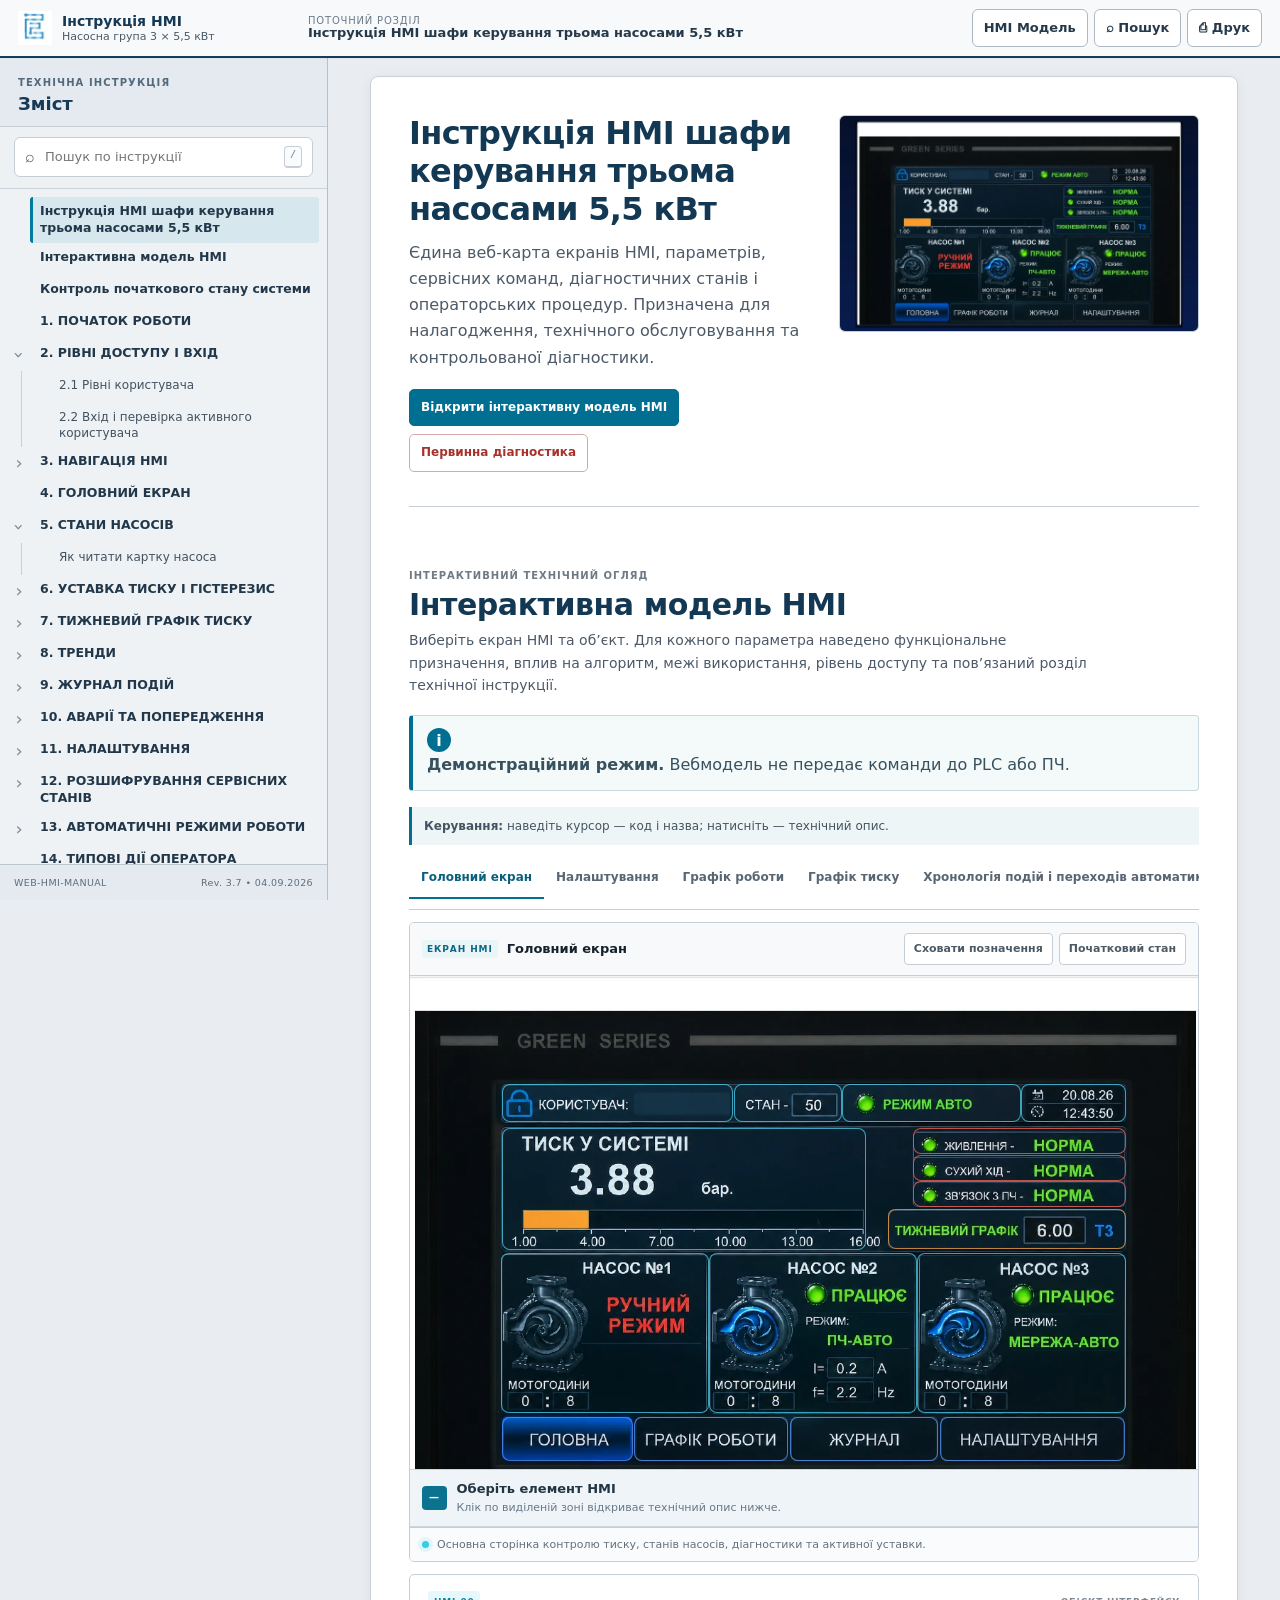
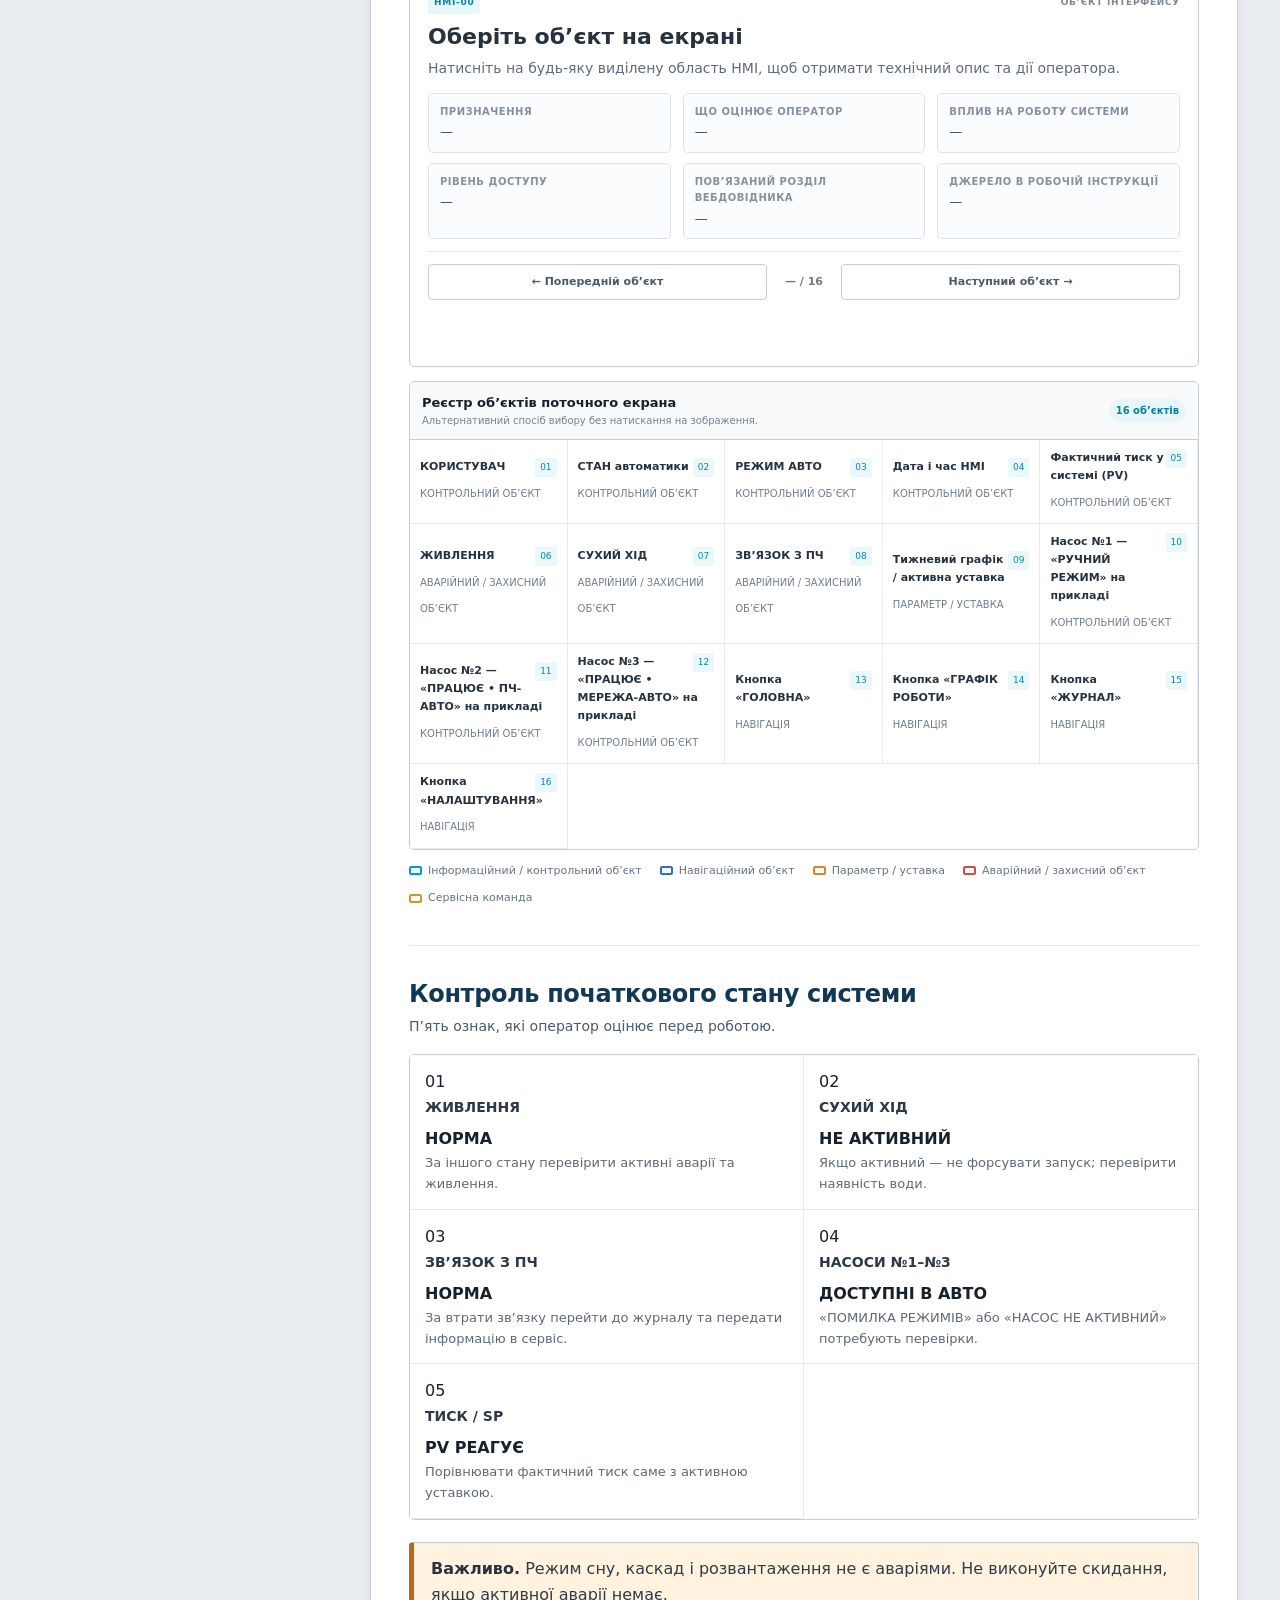
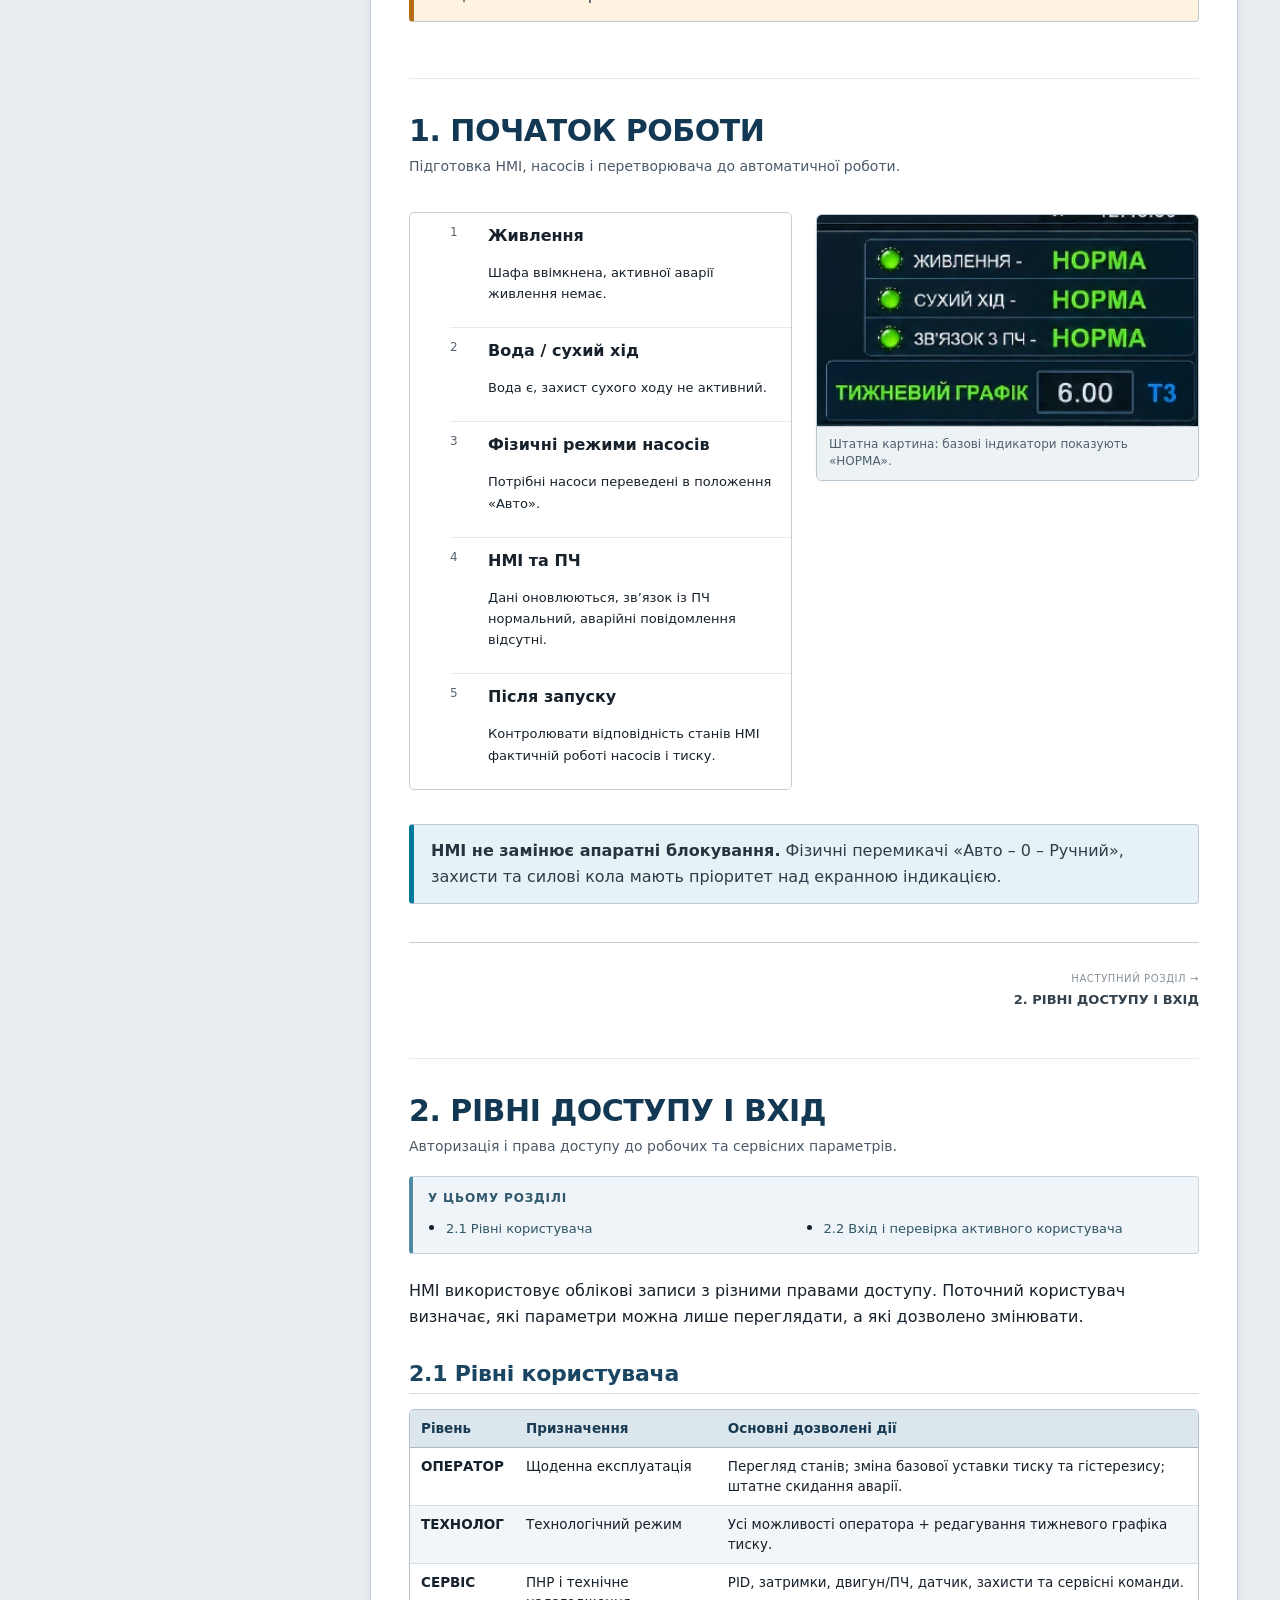
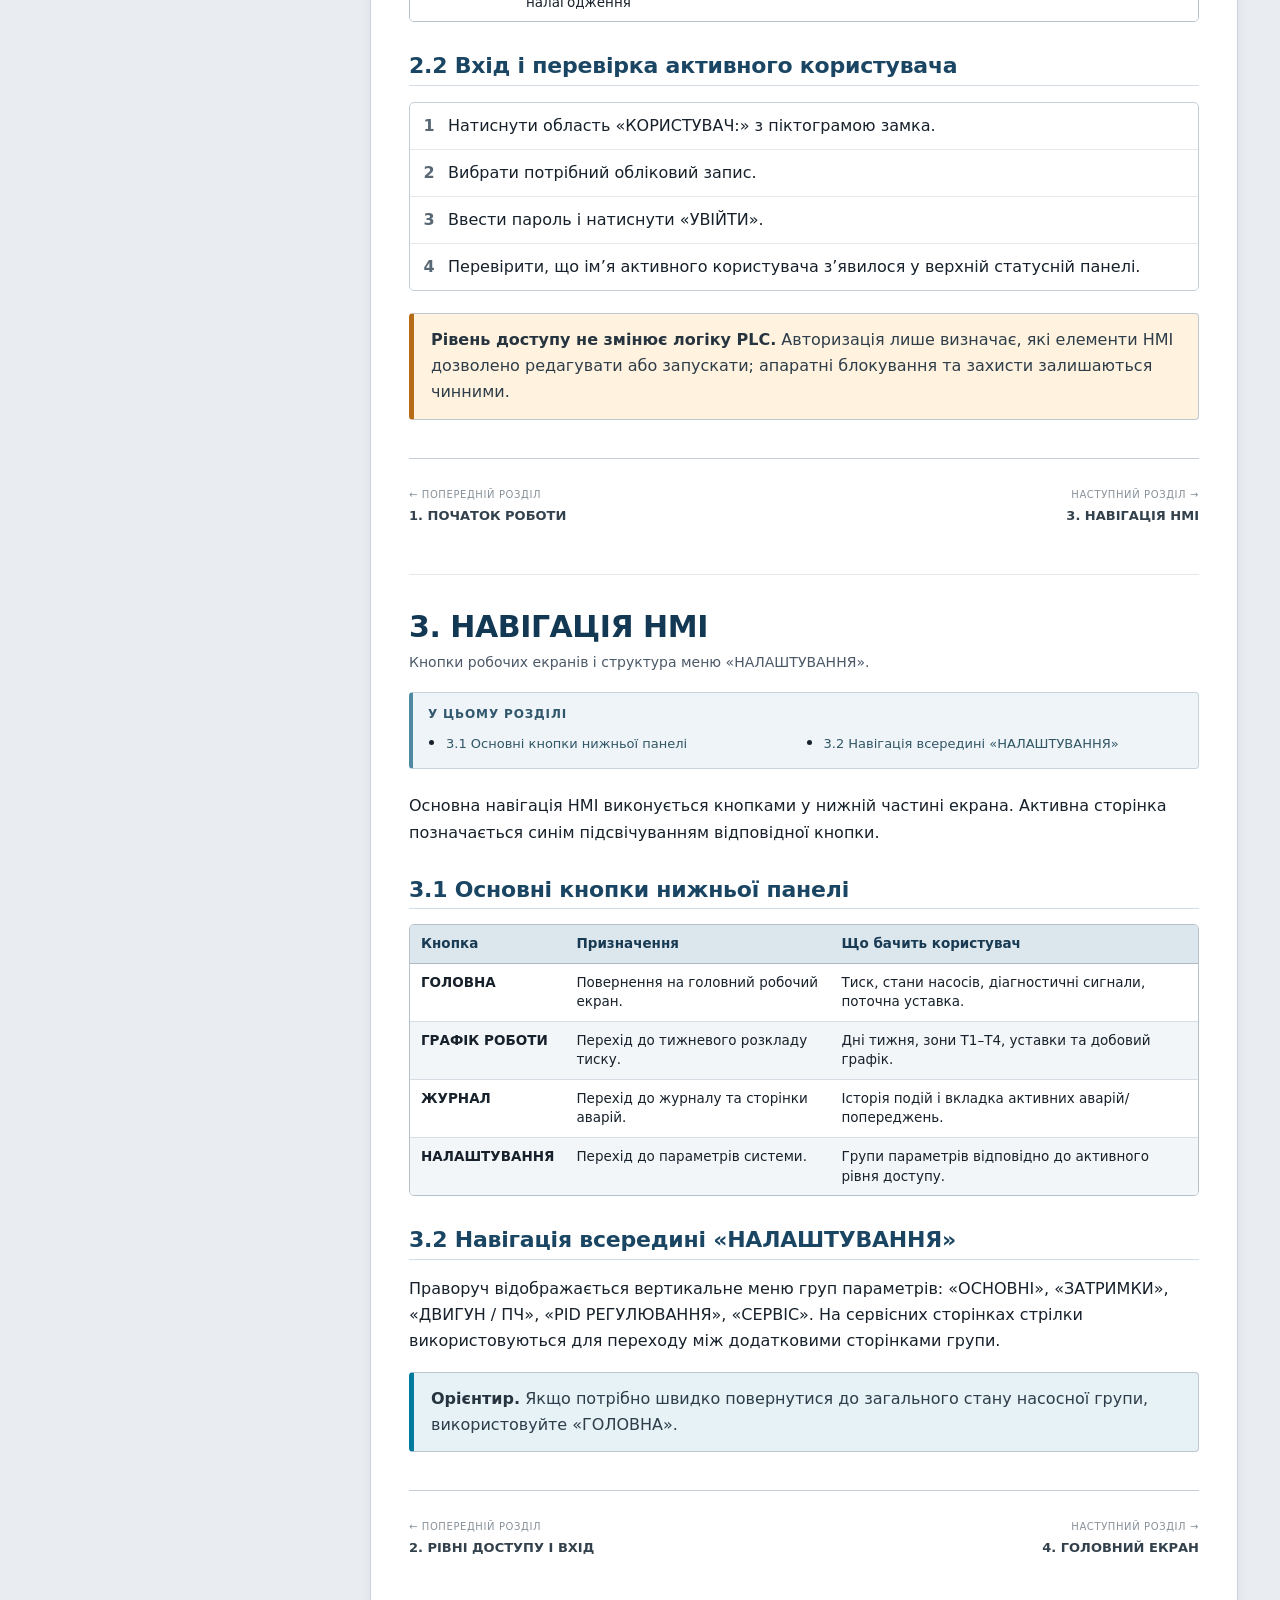
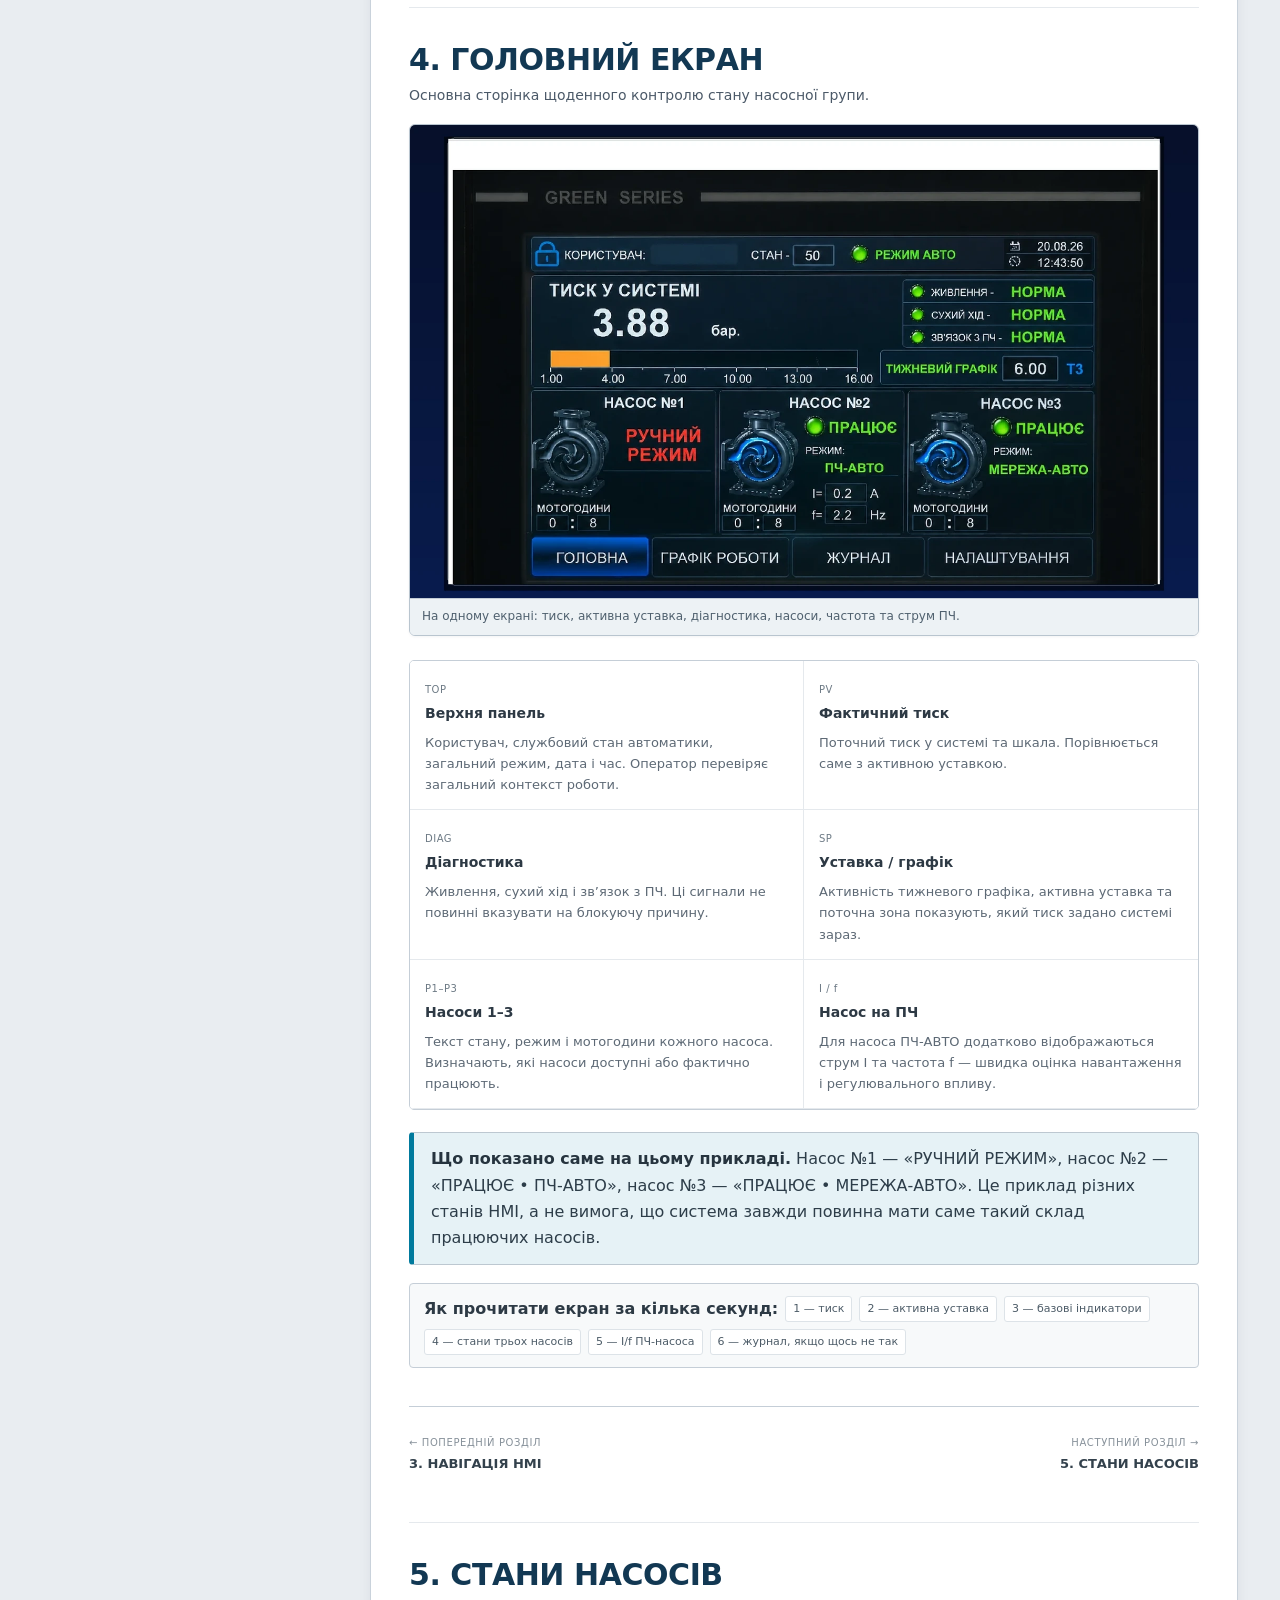
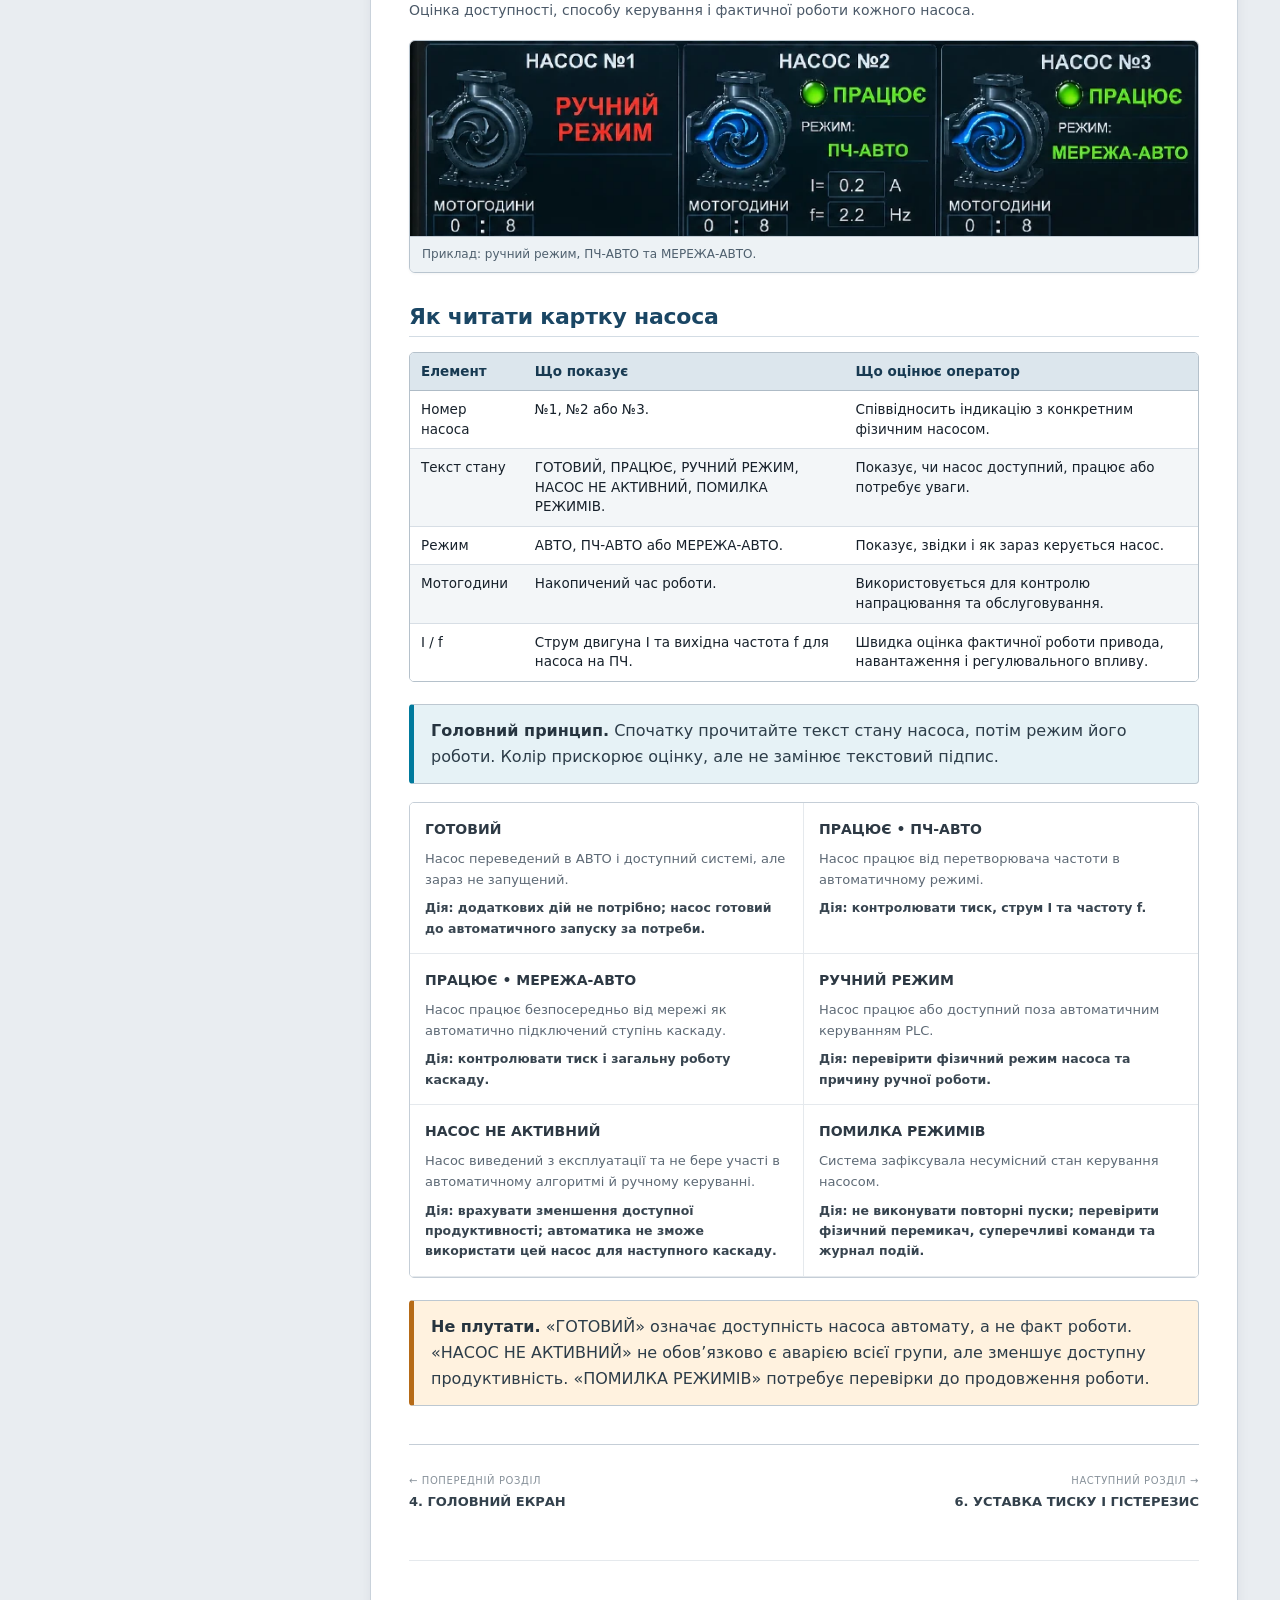
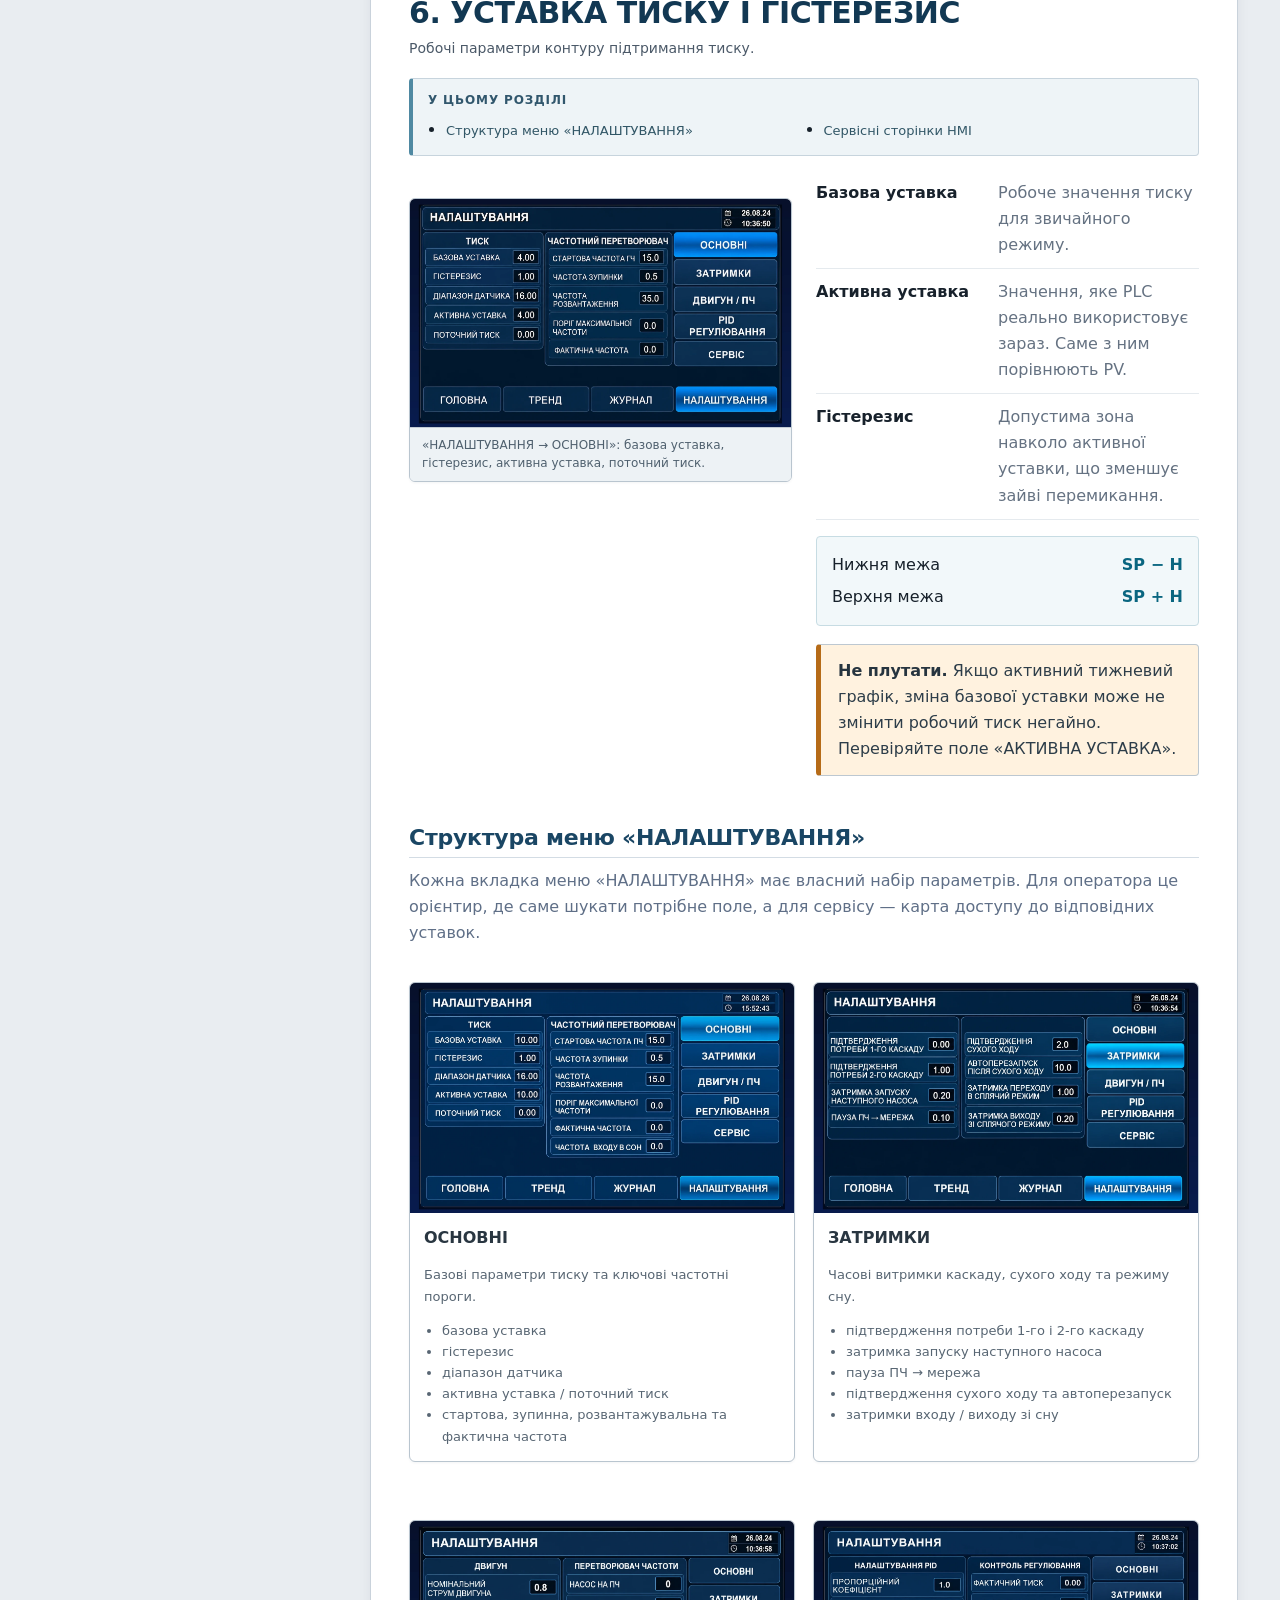
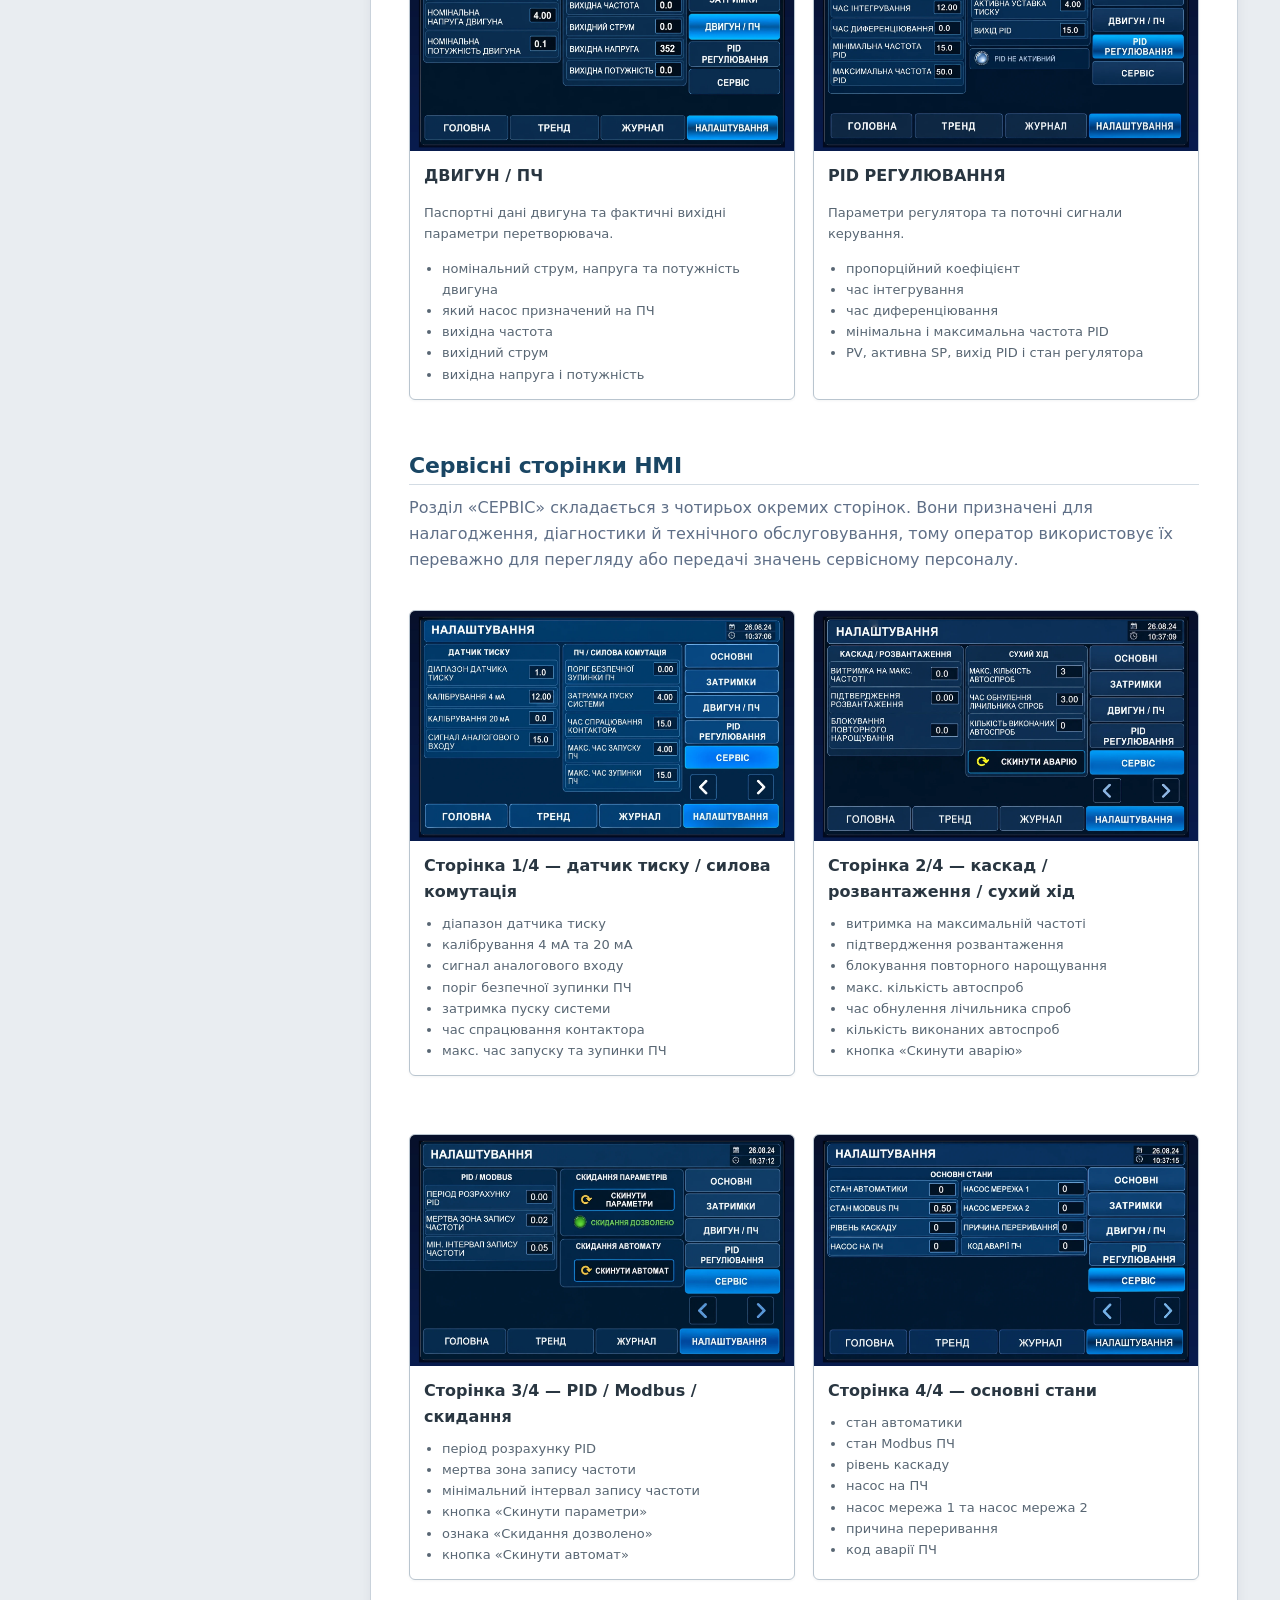
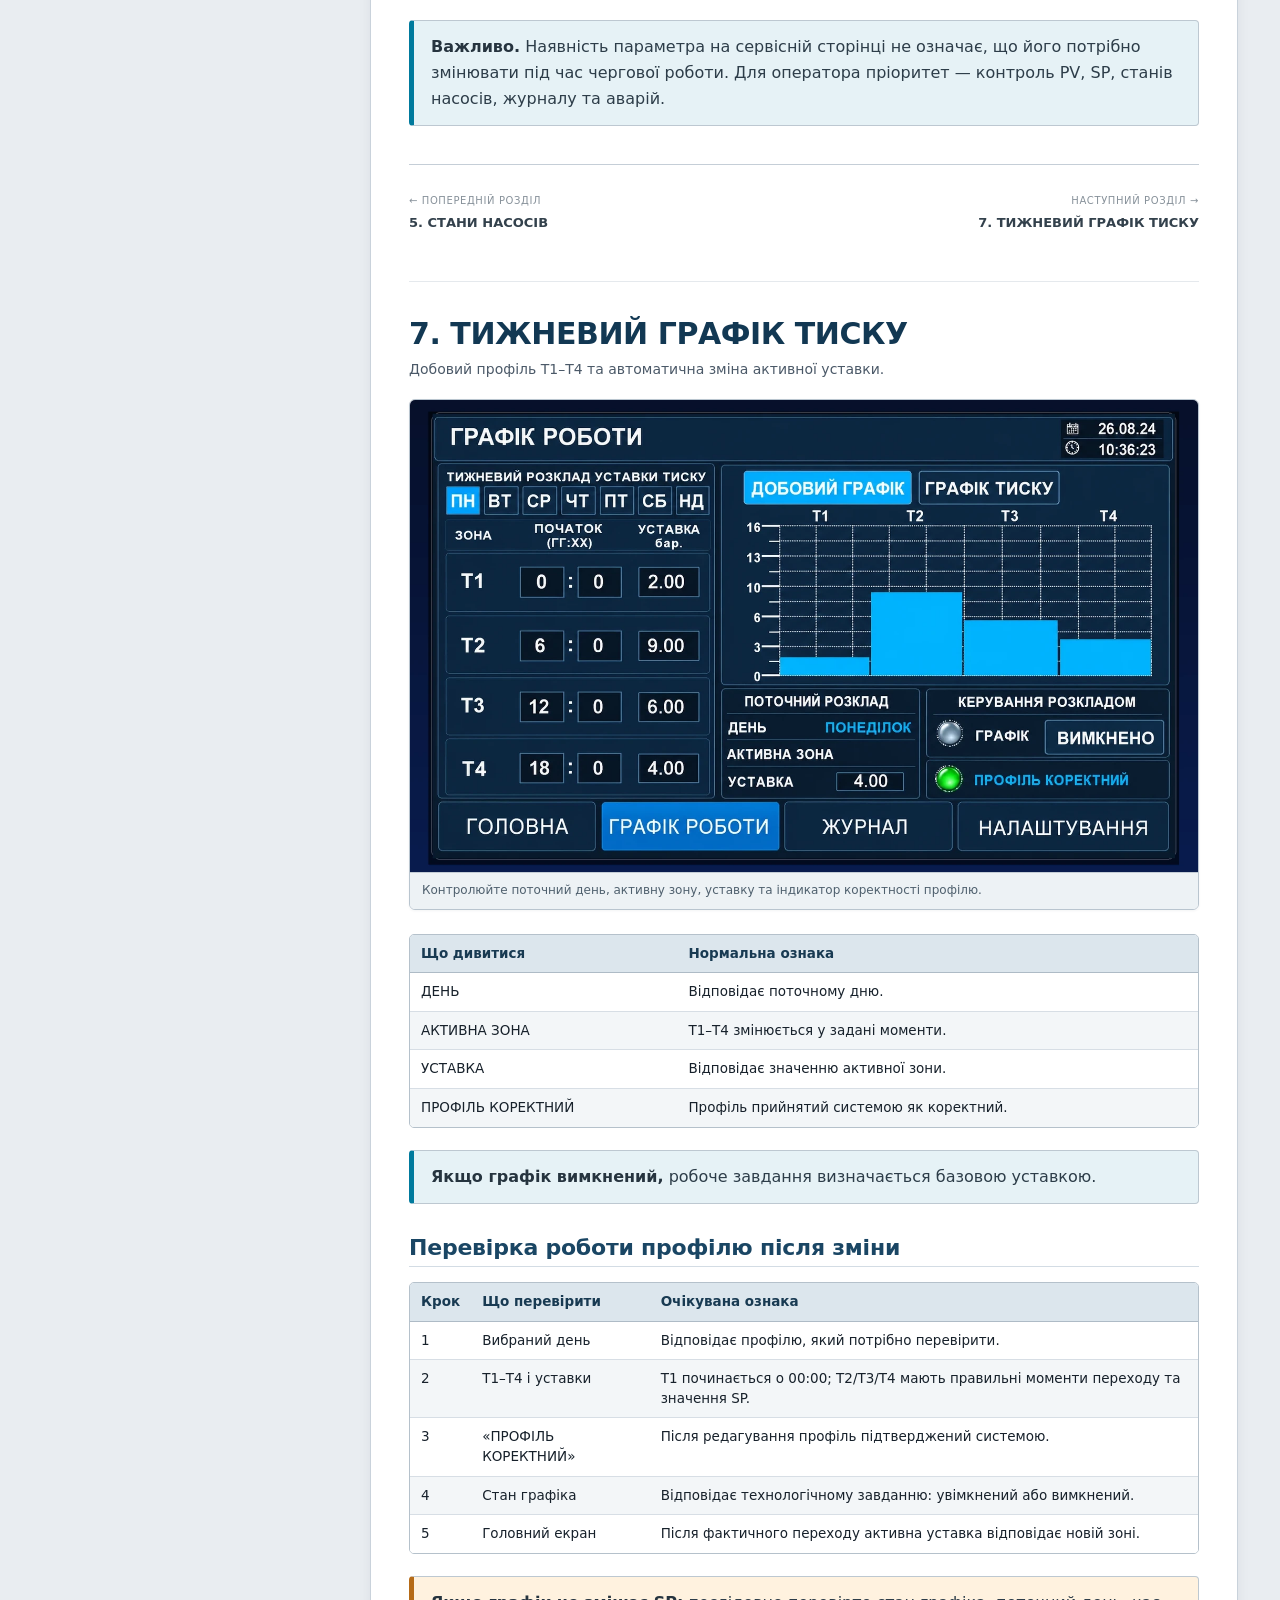
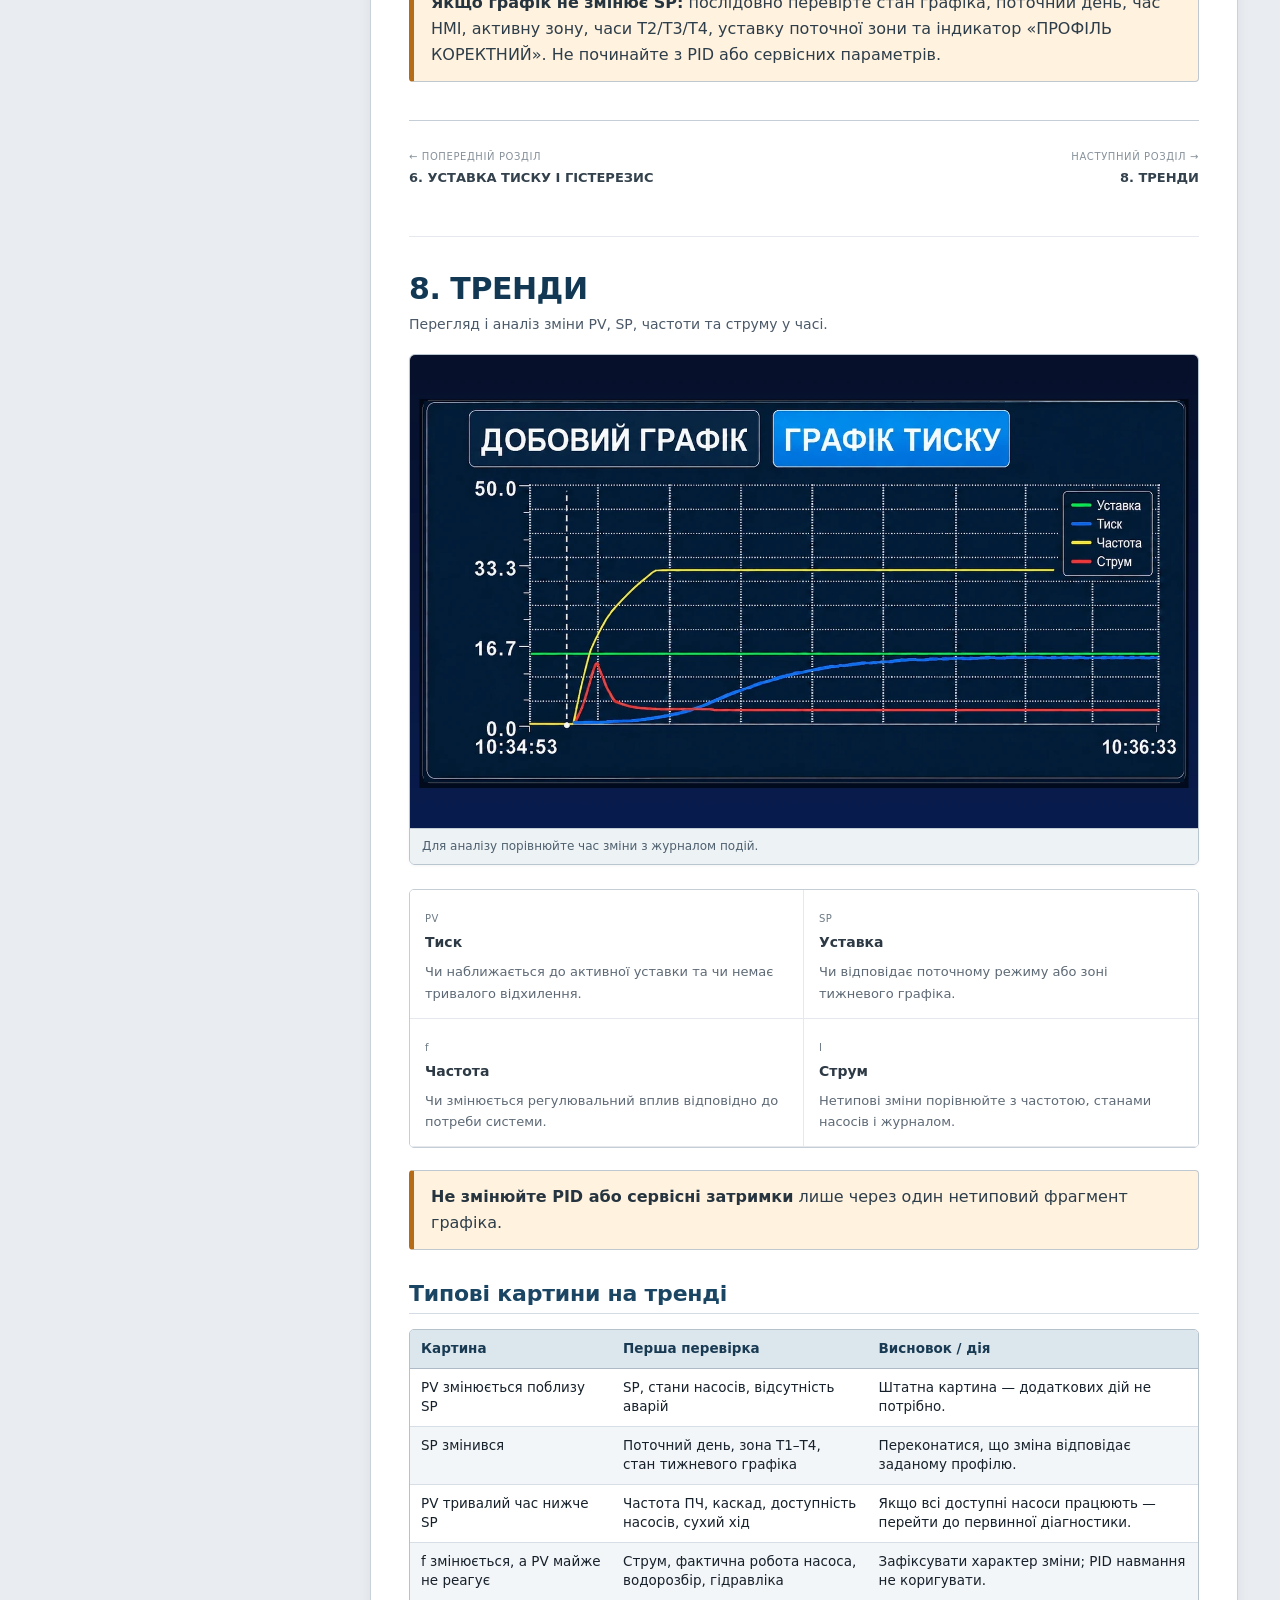
==== commit 3ff83dc9: "3.8" ====
--- a/index.html
+++ b/index.html
@@ -4,63 +4,53 @@
 <head>
 <meta charset="utf-8"/>
 <meta content="width=device-width, initial-scale=1, viewport-fit=cover" name="viewport"/>
-<meta content="#090760" name="theme-color"/>
+<meta content="#f7f9fb" name="theme-color"/>
 <meta content="noindex,nofollow,noarchive" name="robots"/>
-<meta content="Інтерактивний технічний довідник HMI насосної групи 3 × 5,5 кВт: карта екранів, об’єкти інтерфейсу, операторські процедури та діагностика." name="description"/>
-<title>HMI 3×5,5 кВт — Сервісний технічний веб-довідник</title>
+<meta content="Онлайн-інструкція HMI шафи керування трьома насосами 5,5 кВт: експлуатація, налаштування, автоматичні режими, журнал, аварії та сервісна діагностика." name="description"/>
+<title>Інструкція HMI шафи керування трьома насосами 5,5 кВт</title>
 <link href="./manifest.webmanifest" rel="manifest"/>
 <link href="./assets/icons/icon-192.png" rel="icon"/>
-<link href="./assets/css/styles.css" rel="stylesheet"/>
-</head>
-<body>
-<div class="app-shell">
-<aside aria-label="Навігація інструкції" class="sidebar" id="sidebar">
-<div class="brand-block">
-<img alt="Енерго Плюс" class="brand-img" src="./assets/img/brand-logo.webp"/>
-<div class="manual-id">
-<span class="eyebrow">HMI • СЕРВІСНИЙ ТЕХНІЧНИЙ ДОВІДНИК</span>
-<strong>Насосна група 3 × 5,5 кВт</strong>
-<small>Kinco GL070E • TWERD MFC710</small>
-</div>
-</div>
-<label class="search-wrap" for="searchInput">
-<span aria-hidden="true" class="search-icon">⌕</span>
-<input autocomplete="off" id="searchInput" placeholder="Пошук: сухий хід, аварія…" type="search"/>
-<kbd>/</kbd>
-</label>
+<link href="./assets/css/foundation-v37.css?v=3.7" rel="stylesheet"/>
+<link href="./assets/css/manual-v37.css?v=3.7" rel="stylesheet"/></head>
+<body><header class="doc-header" role="banner">
+<button aria-expanded="false" aria-label="Відкрити зміст" class="doc-menu-button" id="menuButton" type="button">☰</button>
+<a aria-label="На початок інструкції" class="doc-brand" href="#manual-overview"><img alt="Енерго Плюс" src="./assets/img/brand-mark.webp"/><span><strong>Інструкція HMI</strong><small>Насосна група 3 × 5,5 кВт</small></span></a>
+<div aria-live="polite" class="doc-current"><span>Поточний розділ</span><strong id="currentSectionLabel">Огляд</strong></div>
+<div class="doc-header-actions"><a aria-label="Відкрити інтерактивну модель HMI" class="doc-action hmi-launch" href="#interactive">HMI <span>Модель</span></a>
+<button aria-label="Пошук по інструкції" class="doc-action" id="headerSearchButton" type="button">⌕ <span>Пошук</span></button>
+<button class="doc-action" id="printButton" type="button">⎙ <span>Друк</span></button>
+</div>
+</header><div class="doc-layout"><aside aria-label="Зміст інструкції" class="doc-sidebar" id="sidebar">
+<div class="sidebar-head"><span class="sidebar-kicker">ТЕХНІЧНА ІНСТРУКЦІЯ</span><strong>Зміст</strong></div>
+<div class="sidebar-search-block">
+<label class="doc-search" for="searchInput"><span aria-hidden="true">⌕</span><input autocomplete="off" id="searchInput" placeholder="Пошук по інструкції" type="search"/><kbd>/</kbd></label>
 <div class="search-results" hidden="" id="searchResults"></div>
-<nav class="nav-list" id="navList"><a data-nav="" href="#interactive">Інтерактивна модель HMI</a><a data-nav="" href="#quick">Оперативна довідка</a><a data-nav="" href="#start">1. Підготовка до роботи</a><a data-nav="" href="#main-screen">2. Головний екран</a><a data-nav="" href="#pumps">3. Стани насосів</a><a data-nav="" href="#pressure">4. Параметри тиску</a><a data-nav="" href="#schedule">5. Тижневий графік</a><a data-nav="" href="#trends">6. Трендовий аналіз технологічних параметрів</a><a data-nav="" href="#events">7. Хронологія подій і переходів автоматики</a><a data-nav="" href="#alarms">8. Аварійні та попереджувальні стани</a><a data-nav="" href="#auto">9. Автоматичні послідовності та переходи</a><a data-nav="" href="#dry-run">10. Захист сухого ходу</a><a data-nav="" href="#service-map">S. Сервісна карта</a><a data-nav="" href="#diagnostics">11. Первинна діагностика</a><a data-nav="" href="#stop">12. Межі дій оператора</a></nav>
-<div class="sidebar-footer">
-<div class="status-row"><span class="status-dot" id="statusDot"></span><span id="connectionText">Перевірка з'єднання…</span></div>
-<div class="version">WEB-HMI-SERVICE • Rev. 2.7 • 03.09.2026</div>
-</div>
-</aside>
-<main class="main">
-<header class="topbar">
-<button aria-label="Відкрити меню" class="icon-btn mobile-only" id="menuButton">☰</button>
-<div class="topbar-title">
-<span>СЕРВІСНИЙ ТЕХНІЧНИЙ ВЕБ-ДОВІДНИК</span>
-<strong>HMI шафи керування трьома насосами 5,5 кВт</strong>
-</div>
-<div class="topbar-actions">
-<button class="btn ghost" hidden="" id="installButton">Встановити</button>
-<button class="btn ghost" id="shareButton">Поділитися</button>
-</div>
-</header>
-<div class="content">
-<section class="section interactive-section searchable" data-title="Інтерактивна модель HMI карта екранів об’єкти параметри налаштування" id="interactive">
+</div>
+<nav aria-label="Розділи інструкції" class="toc-nav" id="tocNav"><ul class="toc-tree"><li class="toc-node level-1" data-id="manual-overview"><div class="toc-row"><span class="toc-toggle-spacer"></span><a class="toc-link" data-heading-id="manual-overview" href="#manual-overview">Інструкція HMI шафи керування трьома насосами 5,5 кВт</a></div></li><li class="toc-node level-1" data-id="interactive-hmi"><div class="toc-row"><span class="toc-toggle-spacer"></span><a class="toc-link" data-heading-id="interactive-hmi" href="#interactive-hmi">Інтерактивна модель HMI</a></div></li><li class="toc-node level-1" data-id="preflight-check"><div class="toc-row"><span class="toc-toggle-spacer"></span><a class="toc-link" data-heading-id="preflight-check" href="#preflight-check">Контроль початкового стану системи</a></div></li><li class="toc-node level-1" data-id="1-початок-роботи"><div class="toc-row"><span class="toc-toggle-spacer"></span><a class="toc-link" data-heading-id="1-початок-роботи" href="#1-початок-роботи">1. ПОЧАТОК РОБОТИ</a></div></li><li class="toc-node level-1 has-children" data-id="2-рівні-доступу-і-вхід"><div class="toc-row"><button aria-expanded="false" aria-label="Розгорнути 2. РІВНІ ДОСТУПУ І ВХІД" class="toc-toggle" type="button"><span aria-hidden="true">›</span></button><a class="toc-link" data-heading-id="2-рівні-доступу-і-вхід" href="#2-рівні-доступу-і-вхід">2. РІВНІ ДОСТУПУ І ВХІД</a></div><ul class="toc-children"><li class="toc-node level-2" data-id="21-рівні-користувача"><div class="toc-row"><span class="toc-toggle-spacer"></span><a class="toc-link" data-heading-id="21-рівні-користувача" href="#21-рівні-користувача">2.1 Рівні користувача</a></div></li><li class="toc-node level-2" data-id="22-вхід-і-перевірка-активного-користувача"><div class="toc-row"><span class="toc-toggle-spacer"></span><a class="toc-link" data-heading-id="22-вхід-і-перевірка-активного-користувача" href="#22-вхід-і-перевірка-активного-користувача">2.2 Вхід і перевірка активного користувача</a></div></li></ul></li><li class="toc-node level-1 has-children" data-id="3-навігація-hmi"><div class="toc-row"><button aria-expanded="false" aria-label="Розгорнути 3. НАВІГАЦІЯ HMI" class="toc-toggle" type="button"><span aria-hidden="true">›</span></button><a class="toc-link" data-heading-id="3-навігація-hmi" href="#3-навігація-hmi">3. НАВІГАЦІЯ HMI</a></div><ul class="toc-children"><li class="toc-node level-2" data-id="31-основні-кнопки-нижньої-панелі"><div class="toc-row"><span class="toc-toggle-spacer"></span><a class="toc-link" data-heading-id="31-основні-кнопки-нижньої-панелі" href="#31-основні-кнопки-нижньої-панелі">3.1 Основні кнопки нижньої панелі</a></div></li><li class="toc-node level-2" data-id="32-навігація-всередині-налаштування"><div class="toc-row"><span class="toc-toggle-spacer"></span><a class="toc-link" data-heading-id="32-навігація-всередині-налаштування" href="#32-навігація-всередині-налаштування">3.2 Навігація всередині «НАЛАШТУВАННЯ»</a></div></li></ul></li><li class="toc-node level-1" data-id="4-головний-екран"><div class="toc-row"><span class="toc-toggle-spacer"></span><a class="toc-link" data-heading-id="4-головний-екран" href="#4-головний-екран">4. ГОЛОВНИЙ ЕКРАН</a></div></li><li class="toc-node level-1 has-children" data-id="5-стани-насосів"><div class="toc-row"><button aria-expanded="false" aria-label="Розгорнути 5. СТАНИ НАСОСІВ" class="toc-toggle" type="button"><span aria-hidden="true">›</span></button><a class="toc-link" data-heading-id="5-стани-насосів" href="#5-стани-насосів">5. СТАНИ НАСОСІВ</a></div><ul class="toc-children"><li class="toc-node level-2" data-id="як-читати-картку-насоса"><div class="toc-row"><span class="toc-toggle-spacer"></span><a class="toc-link" data-heading-id="як-читати-картку-насоса" href="#як-читати-картку-насоса">Як читати картку насоса</a></div></li></ul></li><li class="toc-node level-1 has-children" data-id="6-уставка-тиску-і-гістерезис"><div class="toc-row"><button aria-expanded="false" aria-label="Розгорнути 6. УСТАВКА ТИСКУ І ГІСТЕРЕЗИС" class="toc-toggle" type="button"><span aria-hidden="true">›</span></button><a class="toc-link" data-heading-id="6-уставка-тиску-і-гістерезис" href="#6-уставка-тиску-і-гістерезис">6. УСТАВКА ТИСКУ І ГІСТЕРЕЗИС</a></div><ul class="toc-children"><li class="toc-node level-2" data-id="структура-меню-налаштування"><div class="toc-row"><span class="toc-toggle-spacer"></span><a class="toc-link" data-heading-id="структура-меню-налаштування" href="#структура-меню-налаштування">Структура меню «НАЛАШТУВАННЯ»</a></div></li><li class="toc-node level-2" data-id="сервісні-сторінки-hmi"><div class="toc-row"><span class="toc-toggle-spacer"></span><a class="toc-link" data-heading-id="сервісні-сторінки-hmi" href="#сервісні-сторінки-hmi">Сервісні сторінки HMI</a></div></li></ul></li><li class="toc-node level-1 has-children" data-id="7-тижневий-графік-тиску"><div class="toc-row"><button aria-expanded="false" aria-label="Розгорнути 7. ТИЖНЕВИЙ ГРАФІК ТИСКУ" class="toc-toggle" type="button"><span aria-hidden="true">›</span></button><a class="toc-link" data-heading-id="7-тижневий-графік-тиску" href="#7-тижневий-графік-тиску">7. ТИЖНЕВИЙ ГРАФІК ТИСКУ</a></div><ul class="toc-children"><li class="toc-node level-2" data-id="перевірка-роботи-профілю-після-зміни"><div class="toc-row"><span class="toc-toggle-spacer"></span><a class="toc-link" data-heading-id="перевірка-роботи-профілю-після-зміни" href="#перевірка-роботи-профілю-після-зміни">Перевірка роботи профілю після зміни</a></div></li></ul></li><li class="toc-node level-1 has-children" data-id="8-тренди"><div class="toc-row"><button aria-expanded="false" aria-label="Розгорнути 8. ТРЕНДИ" class="toc-toggle" type="button"><span aria-hidden="true">›</span></button><a class="toc-link" data-heading-id="8-тренди" href="#8-тренди">8. ТРЕНДИ</a></div><ul class="toc-children"><li class="toc-node level-2" data-id="типові-картини-на-тренді"><div class="toc-row"><span class="toc-toggle-spacer"></span><a class="toc-link" data-heading-id="типові-картини-на-тренді" href="#типові-картини-на-тренді">Типові картини на тренді</a></div></li></ul></li><li class="toc-node level-1 has-children" data-id="9-журнал-подій"><div class="toc-row"><button aria-expanded="false" aria-label="Розгорнути 9. ЖУРНАЛ ПОДІЙ" class="toc-toggle" type="button"><span aria-hidden="true">›</span></button><a class="toc-link" data-heading-id="9-журнал-подій" href="#9-журнал-подій">9. ЖУРНАЛ ПОДІЙ</a></div><ul class="toc-children"><li class="toc-node level-2" data-id="які-записи-шукати-в-журналі"><div class="toc-row"><span class="toc-toggle-spacer"></span><a class="toc-link" data-heading-id="які-записи-шукати-в-журналі" href="#які-записи-шукати-в-журналі">Які записи шукати в журналі</a></div></li></ul></li><li class="toc-node level-1 has-children" data-id="10-аварії-та-попередження"><div class="toc-row"><button aria-expanded="false" aria-label="Розгорнути 10. АВАРІЇ ТА ПОПЕРЕДЖЕННЯ" class="toc-toggle" type="button"><span aria-hidden="true">›</span></button><a class="toc-link" data-heading-id="10-аварії-та-попередження" href="#10-аварії-та-попередження">10. АВАРІЇ ТА ПОПЕРЕДЖЕННЯ</a></div><ul class="toc-children"><li class="toc-node level-2" data-id="активна-аварія-і-попередження-не-одне-й-те-саме"><div class="toc-row"><span class="toc-toggle-spacer"></span><a class="toc-link" data-heading-id="активна-аварія-і-попередження-не-одне-й-те-саме" href="#активна-аварія-і-попередження-не-одне-й-те-саме">Активна аварія і попередження — не одне й те саме</a></div></li></ul></li><li class="toc-node level-1 has-children" data-id="11-налаштування"><div class="toc-row"><button aria-expanded="false" aria-label="Розгорнути 11. НАЛАШТУВАННЯ" class="toc-toggle" type="button"><span aria-hidden="true">›</span></button><a class="toc-link" data-heading-id="11-налаштування" href="#11-налаштування">11. НАЛАШТУВАННЯ</a></div><ul class="toc-children"><li class="toc-node level-2" data-id="критичні-сервісні-параметри-що-змінюється-разом-із-ними"><div class="toc-row"><span class="toc-toggle-spacer"></span><a class="toc-link" data-heading-id="критичні-сервісні-параметри-що-змінюється-разом-із-ними" href="#критичні-сервісні-параметри-що-змінюється-разом-із-ними">Критичні сервісні параметри: що змінюється разом із ними</a></div></li></ul></li><li class="toc-node level-1 has-children" data-id="12-розшифрування-сервісних-станів"><div class="toc-row"><button aria-expanded="false" aria-label="Розгорнути 12. РОЗШИФРУВАННЯ СЕРВІСНИХ СТАНІВ" class="toc-toggle" type="button"><span aria-hidden="true">›</span></button><a class="toc-link" data-heading-id="12-розшифрування-сервісних-станів" href="#12-розшифрування-сервісних-станів">12. РОЗШИФРУВАННЯ СЕРВІСНИХ СТАНІВ</a></div><ul class="toc-children"><li class="toc-node level-2" data-id="service-codes"><div class="toc-row"><span class="toc-toggle-spacer"></span><a class="toc-link" data-heading-id="service-codes" href="#service-codes">12.1 Основні діагностичні коди</a></div></li></ul></li><li class="toc-node level-1 has-children" data-id="13-автоматичні-режими-роботи"><div class="toc-row"><button aria-expanded="false" aria-label="Розгорнути 13. АВТОМАТИЧНІ РЕЖИМИ РОБОТИ" class="toc-toggle" type="button"><span aria-hidden="true">›</span></button><a class="toc-link" data-heading-id="13-автоматичні-режими-роботи" href="#13-автоматичні-режими-роботи">13. АВТОМАТИЧНІ РЕЖИМИ РОБОТИ</a></div><ul class="toc-children"><li class="toc-node level-2" data-id="що-саме-відбувається-в-автоматичних-переходах"><div class="toc-row"><span class="toc-toggle-spacer"></span><a class="toc-link" data-heading-id="що-саме-відбувається-в-автоматичних-переходах" href="#що-саме-відбувається-в-автоматичних-переходах">Що саме відбувається в автоматичних переходах</a></div></li><li class="toc-node level-2" data-id="138-сухий-хід-та-автоматичні-спроби-відновлення"><div class="toc-row"><span class="toc-toggle-spacer"></span><a class="toc-link" data-heading-id="138-сухий-хід-та-автоматичні-спроби-відновлення" href="#138-сухий-хід-та-автоматичні-спроби-відновлення">13.8. СУХИЙ ХІД ТА АВТОМАТИЧНІ СПРОБИ ВІДНОВЛЕННЯ</a></div></li><li class="toc-node level-2" data-id="режим-сну-та-сухий-хід-принципова-різниця"><div class="toc-row"><span class="toc-toggle-spacer"></span><a class="toc-link" data-heading-id="режим-сну-та-сухий-хід-принципова-різниця" href="#режим-сну-та-сухий-хід-принципова-різниця">Режим сну та сухий хід: принципова різниця</a></div></li></ul></li><li class="toc-node level-1" data-id="14-типові-дії-оператора"><div class="toc-row"><span class="toc-toggle-spacer"></span><a class="toc-link" data-heading-id="14-типові-дії-оператора" href="#14-типові-дії-оператора">14. ТИПОВІ ДІЇ ОПЕРАТОРА</a></div></li><li class="toc-node level-1 has-children" data-id="15-діагностика-типових-несправностей"><div class="toc-row"><button aria-expanded="false" aria-label="Розгорнути 15. ДІАГНОСТИКА ТИПОВИХ НЕСПРАВНОСТЕЙ" class="toc-toggle" type="button"><span aria-hidden="true">›</span></button><a class="toc-link" data-heading-id="15-діагностика-типових-несправностей" href="#15-діагностика-типових-несправностей">15. ДІАГНОСТИКА ТИПОВИХ НЕСПРАВНОСТЕЙ</a></div><ul class="toc-children"><li class="toc-node level-2" data-id="1520-коли-оператор-повинен-припинити-спроби-відновлення"><div class="toc-row"><span class="toc-toggle-spacer"></span><a class="toc-link" data-heading-id="1520-коли-оператор-повинен-припинити-спроби-відновлення" href="#1520-коли-оператор-повинен-припинити-спроби-відновлення">15.20. КОЛИ ОПЕРАТОР ПОВИНЕН ПРИПИНИТИ СПРОБИ ВІДНОВЛЕННЯ</a></div></li></ul></li></ul></nav>
+<div class="sidebar-meta"><span>WEB-HMI-MANUAL</span><span>Rev. 3.7 • 04.09.2026</span></div>
+</aside><div class="drawer-overlay" hidden="" id="drawerOverlay"></div><main class="doc-main" id="main-content"><div class="manual-content"><section class="manual-intro searchable" data-title="Швидка довідка оператора" id="quick">
+<div class="hero-copy">
+<span class="pill operator">ОПЕРАТОР</span>
+<h1 data-toc="true" data-toc-level="1" id="manual-overview">Інструкція HMI шафи керування трьома насосами 5,5 кВт</h1>
+<p>Єдина веб-карта екранів HMI, параметрів, сервісних команд, діагностичних станів і операторських процедур. Призначена для налагодження, технічного обслуговування та контрольованої діагностики.</p>
+<div class="manual-quick-links"><a class="btn primary" href="#interactive">Відкрити інтерактивну модель HMI</a><a class="btn danger-outline" href="#diagnostics">Первинна діагностика</a></div>
+</div>
+<div class="hero-visual">
+<img alt="Головний екран HMI насосної групи" data-lightbox="" loading="eager" src="./assets/img/main-card.webp"/>
+</div>
+</section><section class="section interactive-section searchable" data-doc-level="1" data-title="Інтерактивна модель HMI карта екранів об’єкти параметри налаштування" id="interactive">
 <div class="section-head interactive-head">
 <span class="section-num">HMI</span>
 <div>
 <span class="technical-kicker">ІНТЕРАКТИВНИЙ ТЕХНІЧНИЙ ОГЛЯД</span>
-<h2>Інтерактивна технічна модель HMI</h2>
+<h1 data-toc="true" data-toc-level="1" id="interactive-hmi">Інтерактивна модель HMI</h1>
 <p>Виберіть екран HMI та об’єкт. Для кожного параметра наведено функціональне призначення, вплив на алгоритм, межі використання, рівень доступу та пов’язаний розділ технічної інструкції.</p>
 </div>
 </div>
 <div class="model-notice">
 <span class="model-notice-icon">i</span>
-<div><strong>Демонстраційний режим.</strong> Модель відтворює структуру HMI у довідковому режимі. Команди з вебсторінки не передаються до PLC або ПЧ; усі зміни виконуються тільки через штатну HMI та відповідно до процедури налагодження.</div>
-</div>
+<div><strong>Демонстраційний режим.</strong> Вебмодель не передає команди до PLC або ПЧ.</div>
+</div><div class="model-safe-hint"><strong>Керування:</strong> наведіть курсор — код і назва; натисніть — технічний опис.</div>
 <div aria-label="Екрани HMI" class="screen-selector" id="screenSelector" role="tablist">
 <button aria-selected="true" class="screen-tab active" data-screen="main" role="tab"><span>01</span>Головний екран</button>
 <button class="screen-tab" data-screen="settings-main" role="tab"><span>02</span>Налаштування</button>
@@ -69,7 +59,7 @@
 <button class="screen-tab" data-screen="journal" role="tab"><span>05</span>Хронологія подій і переходів автоматики</button>
 <button class="screen-tab" data-screen="alarms" role="tab"><span>06</span>Аварії</button>
 </div>
-<div class="service-scope-note"><strong>Сервісна версія.</strong> Параметри і команди показані для технічного аналізу. Зміни виконуються тільки через штатну HMI та за процедурою налагодження.</div>
+
 <div class="settings-navigation" hidden="" id="settingsNavigation">
 <div class="settings-nav-header">
 <div>
@@ -95,7 +85,7 @@
 </div>
 </div>
 </div>
-<div class="explorer-grid">
+<div class="explorer-grid" id="hmi-model-workspace">
 <div class="screen-workbench">
 <div class="screen-workbench-bar">
 <div><span class="live-label">ЕКРАН HMI</span><strong id="screenTitle">Головний екран</strong></div>
@@ -108,6 +98,7 @@
 <img alt="Головний екран HMI" draggable="false" id="interactiveScreen" src="./assets/img/main.webp"/>
 <div aria-label="Інтерактивні області HMI" class="hotspot-layer" id="hotspotLayer"></div>
 </div>
+<div class="selection-preview" id="selectionPreview" aria-live="polite"><span id="selectionCode">—</span><strong id="selectionTitle">Оберіть елемент HMI</strong><span id="selectionHint">Клік по виділеній зоні відкриває технічний опис нижче.</span></div>
 <div class="screen-caption"><span class="caption-dot"></span><span id="screenCaption">Основна сторінка контролю тиску, станів насосів, діагностики та активної уставки.</span></div>
 </div>
 <aside aria-live="polite" class="object-inspector" id="objectInspector">
@@ -119,11 +110,13 @@
 <div><dt>Що оцінює оператор</dt><dd id="objectOperator">—</dd></div>
 <div><dt>Вплив на роботу системи</dt><dd id="objectImpact">—</dd></div>
 <div><dt>Рівень доступу</dt><dd id="objectAccess">—</dd></div>
-<div><dt>Пов’язаний розділ</dt><dd id="objectRelated">—</dd></div>
+<div><dt>Пов’язаний розділ вебдовідника</dt><dd id="objectRelated">—</dd></div>
+<div><dt>Джерело в робочій інструкції</dt><dd id="objectSource">—</dd></div>
 </dl>
 <div class="inspector-warning" hidden="" id="objectWarning"></div>
+<div class="inspector-stepper"><button class="compact-btn" id="prevObject" type="button">← Попередній об’єкт</button><span id="objectPosition">— / —</span><button class="compact-btn" id="nextObject" type="button">Наступний об’єкт →</button></div>
 <div class="inspector-actions">
-<a class="btn primary" href="#main-screen" id="relatedLink">Відкрити розділ інструкції</a>
+<a class="btn primary" href="#main-screen" id="relatedLink">Відкрити розділ вебдовідника</a>
 </div>
 </aside>
 </div>
@@ -141,33 +134,21 @@
 <span><i class="legend-mark alarm"></i>Аварійний / захисний об’єкт</span>
 <span><i class="legend-mark command"></i>Сервісна команда</span>
 </div>
-</section><section class="hero searchable" data-title="Швидка довідка оператора" id="quick">
-<div class="hero-copy">
-<span class="pill operator">ОПЕРАТОР</span>
-<h1>Технічний довідник експлуатації та сервісу</h1>
-<p>Єдина веб-карта екранів HMI, параметрів, сервісних команд, діагностичних станів і операторських процедур. Призначена для налагодження, технічного обслуговування та контрольованої діагностики.</p>
-<div class="hero-actions"><a class="btn primary" href="#interactive">Відкрити інтерактивну модель</a><a class="btn danger-outline" href="#diagnostics">Первинна діагностика</a></div>
-</div>
-<div class="hero-visual">
-<img alt="Головний екран HMI насосної групи" data-lightbox="" loading="eager" src="./assets/img/main-card.webp"/>
-</div>
-</section>
-<section class="section searchable" data-title="Контроль початкового стану системи">
+</section><section class="section searchable" data-title="Контроль початкового стану системи" id="preflight">
 <div class="section-head compact">
 <span class="section-num">00</span>
-<div><h2>Контроль початкового стану системи</h2><p>П’ять ознак, які оператор оцінює перед роботою.</p></div>
+<div><h2 data-toc="true" data-toc-level="1" id="preflight-check">Контроль початкового стану системи</h2><p>П’ять ознак, які оператор оцінює перед роботою.</p></div>
 </div>
 <div class="check-grid">
-<article class="check-card ok"><span>01</span><h3>ЖИВЛЕННЯ</h3><strong>НОРМА</strong><p>За іншого стану перевірити активні аварії та живлення.</p></article>
-<article class="check-card ok"><span>02</span><h3>СУХИЙ ХІД</h3><strong>НЕ АКТИВНИЙ</strong><p>Якщо активний — не форсувати запуск; перевірити наявність води.</p></article>
-<article class="check-card ok"><span>03</span><h3>ЗВ’ЯЗОК З ПЧ</h3><strong>НОРМА</strong><p>За втрати зв’язку перейти до журналу та передати інформацію в сервіс.</p></article>
-<article class="check-card ok"><span>04</span><h3>НАСОСИ №1–№3</h3><strong>ДОСТУПНІ В АВТО</strong><p>«ПОМИЛКА РЕЖИМІВ» або «НАСОС НЕ АКТИВНИЙ» потребують перевірки.</p></article>
-<article class="check-card ok"><span>05</span><h3>ТИСК / SP</h3><strong>PV РЕАГУЄ</strong><p>Порівнювати фактичний тиск саме з активною уставкою.</p></article>
+<article class="check-card ok"><span>01</span><h3 id="живлення">ЖИВЛЕННЯ</h3><strong>НОРМА</strong><p>За іншого стану перевірити активні аварії та живлення.</p></article>
+<article class="check-card ok"><span>02</span><h3 id="сухий-хід">СУХИЙ ХІД</h3><strong>НЕ АКТИВНИЙ</strong><p>Якщо активний — не форсувати запуск; перевірити наявність води.</p></article>
+<article class="check-card ok"><span>03</span><h3 id="звязок-з-пч">ЗВ’ЯЗОК З ПЧ</h3><strong>НОРМА</strong><p>За втрати зв’язку перейти до журналу та передати інформацію в сервіс.</p></article>
+<article class="check-card ok"><span>04</span><h3 id="насоси-1-3">НАСОСИ №1–№3</h3><strong>ДОСТУПНІ В АВТО</strong><p>«ПОМИЛКА РЕЖИМІВ» або «НАСОС НЕ АКТИВНИЙ» потребують перевірки.</p></article>
+<article class="check-card ok"><span>05</span><h3 id="тиск-sp">ТИСК / SP</h3><strong>PV РЕАГУЄ</strong><p>Порівнювати фактичний тиск саме з активною уставкою.</p></article>
 </div>
 <div class="callout warning"><strong>Важливо.</strong> Режим сну, каскад і розвантаження не є аваріями. Не виконуйте скидання, якщо активної аварії немає.</div>
-</section>
-<section class="section searchable" data-title="Початок роботи перед запуском" id="start">
-<div class="section-head"><span class="section-num">01</span><div><h2>Початок роботи</h2><p>Що перевірити до автоматичного запуску.</p></div></div>
+</section><section class="section searchable" data-doc-level="1" data-manual-title="1. ПОЧАТОК РОБОТИ" data-title="Початок роботи перед запуском" id="start">
+<div class="section-head"><span class="section-num">1</span><div><h1 data-toc="true" data-toc-level="1" id="1-початок-роботи">1. ПОЧАТОК РОБОТИ</h1><p>Підготовка HMI, насосів і перетворювача до автоматичної роботи.</p></div></div>
 <div class="two-col">
 <div>
 <ol class="steps">
@@ -181,35 +162,72 @@
 <figure class="figure-card"><img alt="Діагностичні індикатори HMI: живлення, сухий хід, зв'язок з ПЧ" data-lightbox="" loading="lazy" src="./assets/img/diagnostics.webp"/><figcaption>Штатна картина: базові індикатори показують «НОРМА».</figcaption></figure>
 </div>
 <div class="callout info"><strong>HMI не замінює апаратні блокування.</strong> Фізичні перемикачі «Авто – 0 – Ручний», захисти та силові кола мають пріоритет над екранною індикацією.</div>
-</section>
-<section class="section searchable" data-title="Головний екран тиск активна уставка діагностика" id="main-screen">
-<div class="section-head"><span class="section-num">02</span><div><h2>Головний екран</h2><p>Основна сторінка постійного контролю.</p></div></div>
+</section><section class="section searchable manual-source-section" data-title="РІВНІ ДОСТУПУ І ВХІД" id="access">
+<div class="section-head"><span class="section-num">2</span><div><h1 data-toc="true" data-toc-level="1" id="2-рівні-доступу-і-вхід">2. РІВНІ ДОСТУПУ І ВХІД</h1><p>Авторизація і права доступу до робочих та сервісних параметрів.</p></div></div>
+<p>HMI використовує облікові записи з різними правами доступу. Поточний користувач визначає, які параметри можна лише переглядати, а які дозволено змінювати.</p>
+<h2 class="subsection-title" data-toc="true" data-toc-level="2" id="21-рівні-користувача">2.1 Рівні користувача</h2>
+<div class="table-scroll"><table class="data-table"><thead><tr><th>Рівень</th><th>Призначення</th><th>Основні дозволені дії</th></tr></thead><tbody>
+<tr><td><strong>ОПЕРАТОР</strong></td><td>Щоденна експлуатація</td><td>Перегляд станів; зміна базової уставки тиску та гістерезису; штатне скидання аварії.</td></tr>
+<tr><td><strong>ТЕХНОЛОГ</strong></td><td>Технологічний режим</td><td>Усі можливості оператора + редагування тижневого графіка тиску.</td></tr>
+<tr><td><strong>СЕРВІС</strong></td><td>ПНР і технічне налагодження</td><td>PID, затримки, двигун/ПЧ, датчик, захисти та сервісні команди.</td></tr>
+</tbody></table></div>
+<h2 class="subsection-title" data-toc="true" data-toc-level="2" id="22-вхід-і-перевірка-активного-користувача">2.2 Вхід і перевірка активного користувача</h2>
+<ol class="procedure-list"><li>Натиснути область «КОРИСТУВАЧ:» з піктограмою замка.</li><li>Вибрати потрібний обліковий запис.</li><li>Ввести пароль і натиснути «УВІЙТИ».</li><li>Перевірити, що ім’я активного користувача з’явилося у верхній статусній панелі.</li></ol>
+<div class="callout warning"><strong>Рівень доступу не змінює логіку PLC.</strong> Авторизація лише визначає, які елементи HMI дозволено редагувати або запускати; апаратні блокування та захисти залишаються чинними.</div>
+</section><section class="section searchable manual-source-section" data-title="НАВІГАЦІЯ HMI" id="navigation">
+<div class="section-head"><span class="section-num">3</span><div><h1 data-toc="true" data-toc-level="1" id="3-навігація-hmi">3. НАВІГАЦІЯ HMI</h1><p>Кнопки робочих екранів і структура меню «НАЛАШТУВАННЯ».</p></div></div>
+<p>Основна навігація HMI виконується кнопками у нижній частині екрана. Активна сторінка позначається синім підсвічуванням відповідної кнопки.</p>
+<h2 class="subsection-title" data-toc="true" data-toc-level="2" id="31-основні-кнопки-нижньої-панелі">3.1 Основні кнопки нижньої панелі</h2>
+<div class="table-scroll"><table class="data-table"><thead><tr><th>Кнопка</th><th>Призначення</th><th>Що бачить користувач</th></tr></thead><tbody>
+<tr><td><strong>ГОЛОВНА</strong></td><td>Повернення на головний робочий екран.</td><td>Тиск, стани насосів, діагностичні сигнали, поточна уставка.</td></tr>
+<tr><td><strong>ГРАФІК РОБОТИ</strong></td><td>Перехід до тижневого розкладу тиску.</td><td>Дні тижня, зони T1–T4, уставки та добовий графік.</td></tr>
+<tr><td><strong>ЖУРНАЛ</strong></td><td>Перехід до журналу та сторінки аварій.</td><td>Історія подій і вкладка активних аварій/попереджень.</td></tr>
+<tr><td><strong>НАЛАШТУВАННЯ</strong></td><td>Перехід до параметрів системи.</td><td>Групи параметрів відповідно до активного рівня доступу.</td></tr>
+</tbody></table></div>
+<h2 class="subsection-title" data-toc="true" data-toc-level="2" id="32-навігація-всередині-налаштування">3.2 Навігація всередині «НАЛАШТУВАННЯ»</h2>
+<p>Праворуч відображається вертикальне меню груп параметрів: «ОСНОВНІ», «ЗАТРИМКИ», «ДВИГУН / ПЧ», «PID РЕГУЛЮВАННЯ», «СЕРВІС». На сервісних сторінках стрілки використовуються для переходу між додатковими сторінками групи.</p>
+<div class="callout info"><strong>Орієнтир.</strong> Якщо потрібно швидко повернутися до загального стану насосної групи, використовуйте «ГОЛОВНА».</div>
+</section><section class="section searchable" data-doc-level="1" data-manual-title="4. ГОЛОВНИЙ ЕКРАН" data-title="Головний екран тиск активна уставка діагностика" id="main-screen">
+<div class="section-head"><span class="section-num">4</span><div><h1 data-toc="true" data-toc-level="1" id="4-головний-екран">4. ГОЛОВНИЙ ЕКРАН</h1><p>Основна сторінка щоденного контролю стану насосної групи.</p></div></div>
 <figure class="figure-card wide"><img alt="Головний екран HMI" data-lightbox="" loading="lazy" src="./assets/img/main-card.webp"/><figcaption>На одному екрані: тиск, активна уставка, діагностика, насоси, частота та струм ПЧ.</figcaption></figure>
-<div class="metric-grid">
-<article><span>PV</span><h3>Фактичний тиск</h3><p>Порівнюйте з активною уставкою, а не з випадковим бажаним значенням.</p></article>
-<article><span>SP</span><h3>Активна уставка</h3><p>Значення, яке автоматика реально використовує в поточний момент.</p></article>
-<article><span>I / f</span><h3>ПЧ-насос</h3><p>Під час роботи на ПЧ контролюйте струм двигуна та вихідну частоту.</p></article>
-<article><span>LOG</span><h3>Системні індикатори</h3><p>Живлення, сухий хід та зв’язок з ПЧ не повинні сигналізувати проблему.</p></article>
-</div>
+<div class="metric-grid main-zone-grid">
+<article><span>TOP</span><h3 id="верхня-панель">Верхня панель</h3><p>Користувач, службовий стан автоматики, загальний режим, дата і час. Оператор перевіряє загальний контекст роботи.</p></article>
+<article><span>PV</span><h3 id="фактичний-тиск">Фактичний тиск</h3><p>Поточний тиск у системі та шкала. Порівнюється саме з активною уставкою.</p></article>
+<article><span>DIAG</span><h3 id="діагностика">Діагностика</h3><p>Живлення, сухий хід і зв’язок з ПЧ. Ці сигнали не повинні вказувати на блокуючу причину.</p></article>
+<article><span>SP</span><h3 id="уставка-графік">Уставка / графік</h3><p>Активність тижневого графіка, активна уставка та поточна зона показують, який тиск задано системі зараз.</p></article>
+<article><span>P1–P3</span><h3 id="насоси-1-3-2">Насоси 1–3</h3><p>Текст стану, режим і мотогодини кожного насоса. Визначають, які насоси доступні або фактично працюють.</p></article>
+<article><span>I / f</span><h3 id="насос-на-пч">Насос на ПЧ</h3><p>Для насоса ПЧ-АВТО додатково відображаються струм I та частота f — швидка оцінка навантаження і регулювального впливу.</p></article>
+</div>
+<div class="callout info main-example"><strong>Що показано саме на цьому прикладі.</strong> Насос №1 — «РУЧНИЙ РЕЖИМ», насос №2 — «ПРАЦЮЄ • ПЧ-АВТО», насос №3 — «ПРАЦЮЄ • МЕРЕЖА-АВТО». Це приклад різних станів HMI, а не вимога, що система завжди повинна мати саме такий склад працюючих насосів.</div>
 <div class="quick-read">
 <strong>Як прочитати екран за кілька секунд:</strong>
 <span>1 — тиск</span><span>2 — активна уставка</span><span>3 — базові індикатори</span><span>4 — стани трьох насосів</span><span>5 — I/f ПЧ-насоса</span><span>6 — журнал, якщо щось не так</span>
 </div>
-</section>
-<section class="section searchable" data-title="Стани насосів готовий працює ПЧ-АВТО мережа-АВТО помилка режимів насос не активний" id="pumps">
-<div class="section-head"><span class="section-num">03</span><div><h2>Стани насосів</h2><p>Спочатку читайте текст стану, потім режим. Колір — лише допоміжний.</p></div></div>
+</section><section class="section searchable" data-doc-level="1" data-manual-title="5. СТАНИ НАСОСІВ" data-title="Стани насосів готовий працює ПЧ-АВТО мережа-АВТО помилка режимів насос не активний" id="pumps">
+<div class="section-head"><span class="section-num">5</span><div><h1 data-toc="true" data-toc-level="1" id="5-стани-насосів">5. СТАНИ НАСОСІВ</h1><p>Оцінка доступності, способу керування і фактичної роботи кожного насоса.</p></div></div>
 <figure class="figure-card wide"><img alt="Картки трьох насосів на HMI" data-lightbox="" loading="lazy" src="./assets/img/pumps.webp"/><figcaption>Приклад: ручний режим, ПЧ-АВТО та МЕРЕЖА-АВТО.</figcaption></figure>
+<div class="subsection-block pump-card-guide">
+<h2 class="subsection-title" data-toc="true" data-toc-level="2" id="як-читати-картку-насоса">Як читати картку насоса</h2>
+<div class="mini-table-wrap table-scroll"><table class="data-table"><thead><tr><th>Елемент</th><th>Що показує</th><th>Що оцінює оператор</th></tr></thead><tbody>
+<tr><td>Номер насоса</td><td>№1, №2 або №3.</td><td>Співвідносить індикацію з конкретним фізичним насосом.</td></tr>
+<tr><td>Текст стану</td><td>ГОТОВИЙ, ПРАЦЮЄ, РУЧНИЙ РЕЖИМ, НАСОС НЕ АКТИВНИЙ, ПОМИЛКА РЕЖИМІВ.</td><td>Показує, чи насос доступний, працює або потребує уваги.</td></tr>
+<tr><td>Режим</td><td>АВТО, ПЧ-АВТО або МЕРЕЖА-АВТО.</td><td>Показує, звідки і як зараз керується насос.</td></tr>
+<tr><td>Мотогодини</td><td>Накопичений час роботи.</td><td>Використовується для контролю напрацювання та обслуговування.</td></tr>
+<tr><td>I / f</td><td>Струм двигуна I та вихідна частота f для насоса на ПЧ.</td><td>Швидка оцінка фактичної роботи привода, навантаження і регулювального впливу.</td></tr>
+</tbody></table></div>
+<div class="callout info"><strong>Головний принцип.</strong> Спочатку прочитайте текст стану насоса, потім режим його роботи. Колір прискорює оцінку, але не замінює текстовий підпис.</div>
+</div>
 <div class="state-grid">
-<article class="state ready"><h3>ГОТОВИЙ</h3><p>Насос у АВТО і доступний системі, але зараз не запущений.</p><strong>Дія: очікувати автоматичного запуску.</strong></article>
-<article class="state run"><h3>ПРАЦЮЄ • ПЧ-АВТО</h3><p>Насос працює від перетворювача частоти.</p><strong>Дія: контролювати тиск, f та I.</strong></article>
-<article class="state run"><h3>ПРАЦЮЄ • МЕРЕЖА-АВТО</h3><p>Насос працює від мережі як ступінь каскаду.</p><strong>Дія: контролювати тиск і каскад.</strong></article>
-<article class="state manual"><h3>РУЧНИЙ РЕЖИМ</h3><p>Насос працює поза автоматичним керуванням.</p><strong>Дія: перевірити фізичний перемикач і причину.</strong></article>
-<article class="state off"><h3>НАСОС НЕ АКТИВНИЙ</h3><p>Насос не бере участі у штатній автоматичній роботі.</p><strong>Дія: врахувати зменшення доступної продуктивності.</strong></article>
-<article class="state fault"><h3>ПОМИЛКА РЕЖИМІВ</h3><p>Зафіксований несумісний стан керування насосом.</p><strong>Дія: не повторювати пуски; перевірити перемикачі та журнал.</strong></article>
-</div>
-</section>
-<section class="section searchable" data-title="Робочий тиск базова активна уставка гістерезис SP PV" id="pressure">
-<div class="section-head"><span class="section-num">04</span><div><h2>Параметри контуру регулювання тиску</h2><p>Оператор змінює лише дозволені робочі параметри.</p></div></div>
+<article class="state ready"><h3 id="готовий">ГОТОВИЙ</h3><p>Насос переведений в АВТО і доступний системі, але зараз не запущений.</p><strong>Дія: додаткових дій не потрібно; насос готовий до автоматичного запуску за потреби.</strong></article>
+<article class="state run"><h3 id="працює-пч-авто">ПРАЦЮЄ • ПЧ-АВТО</h3><p>Насос працює від перетворювача частоти в автоматичному режимі.</p><strong>Дія: контролювати тиск, струм I та частоту f.</strong></article>
+<article class="state run"><h3 id="працює-мережа-авто">ПРАЦЮЄ • МЕРЕЖА-АВТО</h3><p>Насос працює безпосередньо від мережі як автоматично підключений ступінь каскаду.</p><strong>Дія: контролювати тиск і загальну роботу каскаду.</strong></article>
+<article class="state manual"><h3 id="ручний-режим">РУЧНИЙ РЕЖИМ</h3><p>Насос працює або доступний поза автоматичним керуванням PLC.</p><strong>Дія: перевірити фізичний режим насоса та причину ручної роботи.</strong></article>
+<article class="state off"><h3 id="насос-не-активний">НАСОС НЕ АКТИВНИЙ</h3><p>Насос виведений з експлуатації та не бере участі в автоматичному алгоритмі й ручному керуванні.</p><strong>Дія: врахувати зменшення доступної продуктивності; автоматика не зможе використати цей насос для наступного каскаду.</strong></article>
+<article class="state fault"><h3 id="помилка-режимів">ПОМИЛКА РЕЖИМІВ</h3><p>Система зафіксувала несумісний стан керування насосом.</p><strong>Дія: не виконувати повторні пуски; перевірити фізичний перемикач, суперечливі команди та журнал подій.</strong></article>
+</div>
+<div class="callout warning"><strong>Не плутати.</strong> «ГОТОВИЙ» означає доступність насоса автомату, а не факт роботи. «НАСОС НЕ АКТИВНИЙ» не обов’язково є аварією всієї групи, але зменшує доступну продуктивність. «ПОМИЛКА РЕЖИМІВ» потребує перевірки до продовження роботи.</div>
+</section><section class="section searchable" data-doc-level="1" data-manual-title="6. УСТАВКА ТИСКУ І ГІСТЕРЕЗИС" data-title="Робочий тиск базова активна уставка гістерезис SP PV" id="pressure">
+<div class="section-head"><span class="section-num">6</span><div><h1 data-toc="true" data-toc-level="1" id="6-уставка-тиску-і-гістерезис">6. УСТАВКА ТИСКУ І ГІСТЕРЕЗИС</h1><p>Робочі параметри контуру підтримання тиску.</p></div></div>
 <div class="two-col">
 <figure class="figure-card"><img alt="Екран Налаштування Основні" data-lightbox="" loading="lazy" src="./assets/img/settings-card.webp"/><figcaption>«НАЛАШТУВАННЯ → ОСНОВНІ»: базова уставка, гістерезис, активна уставка, поточний тиск.</figcaption></figure>
 <div>
@@ -222,8 +240,8 @@
 <div class="callout warning"><strong>Не плутати.</strong> Якщо активний тижневий графік, зміна базової уставки може не змінити робочий тиск негайно. Перевіряйте поле «АКТИВНА УСТАВКА».</div>
 </div>
 </div>
-<div class="subsection-block">
-<h3 class="subsection-title">Структура меню «НАЛАШТУВАННЯ»</h3>
+<div class="subsection-block" id="settings-overview">
+<h2 class="subsection-title" data-toc="true" data-toc-level="2" id="структура-меню-налаштування">Структура меню «НАЛАШТУВАННЯ»</h2>
 <p class="subsection-lead">Кожна вкладка меню «НАЛАШТУВАННЯ» має власний набір параметрів. Для оператора це орієнтир, де саме шукати потрібне поле, а для сервісу — карта доступу до відповідних уставок.</p>
 <div class="screen-showcase">
 <article class="screen-card">
@@ -245,7 +263,7 @@
 </div>
 </div>
 <div class="subsection-block">
-<h3 class="subsection-title">Сервісні сторінки HMI</h3>
+<h2 class="subsection-title" data-toc="true" data-toc-level="2" id="сервісні-сторінки-hmi">Сервісні сторінки HMI</h2>
 <p class="subsection-lead">Розділ «СЕРВІС» складається з чотирьох окремих сторінок. Вони призначені для налагодження, діагностики й технічного обслуговування, тому оператор використовує їх переважно для перегляду або передачі значень сервісному персоналу.</p>
 <div class="screen-showcase service-showcase">
 <article class="screen-card">
@@ -267,11 +285,10 @@
 </div>
 <div class="callout info"><strong>Важливо.</strong> Наявність параметра на сервісній сторінці не означає, що його потрібно змінювати під час чергової роботи. Для оператора пріоритет — контроль PV, SP, станів насосів, журналу та аварій.</div>
 </div>
-</section>
-<section class="section searchable" data-title="Тижневий профіль активної уставки T1 T2 T3 T4 профіль коректний" id="schedule">
-<div class="section-head"><span class="section-num">05</span><div><h2>Тижневий профіль активної уставки</h2><p>Для оператора — контроль поточного профілю. Редагування виконується лише відповідно до наданих прав.</p></div></div>
+</section><section class="section searchable" data-doc-level="1" data-manual-title="7. ТИЖНЕВИЙ ГРАФІК ТИСКУ" data-title="Тижневий профіль активної уставки T1 T2 T3 T4 профіль коректний" id="schedule">
+<div class="section-head"><span class="section-num">7</span><div><h1 data-toc="true" data-toc-level="1" id="7-тижневий-графік-тиску">7. ТИЖНЕВИЙ ГРАФІК ТИСКУ</h1><p>Добовий профіль T1–T4 та автоматична зміна активної уставки.</p></div></div>
 <figure class="figure-card wide"><img alt="Екран тижневого графіка тиску" data-lightbox="" loading="lazy" src="./assets/img/schedule-card.webp"/><figcaption>Контролюйте поточний день, активну зону, уставку та індикатор коректності профілю.</figcaption></figure>
-<div class="mini-table-wrap">
+<div class="mini-table-wrap table-scroll">
 <table class="data-table"><thead><tr><th>Що дивитися</th><th>Нормальна ознака</th></tr></thead><tbody>
 <tr><td>ДЕНЬ</td><td>Відповідає поточному дню.</td></tr>
 <tr><td>АКТИВНА ЗОНА</td><td>T1–T4 змінюється у задані моменти.</td></tr>
@@ -281,8 +298,8 @@
 </div>
 <div class="callout info"><strong>Якщо графік вимкнений,</strong> робоче завдання визначається базовою уставкою.</div>
 <div class="subsection-block v27-expanded">
-<h3 class="subsection-title">Перевірка роботи профілю після зміни</h3>
-<div class="mini-table-wrap"><table class="data-table"><thead><tr><th>Крок</th><th>Що перевірити</th><th>Очікувана ознака</th></tr></thead><tbody>
+<h2 class="subsection-title" data-toc="true" data-toc-level="2" id="перевірка-роботи-профілю-після-зміни">Перевірка роботи профілю після зміни</h2>
+<div class="mini-table-wrap table-scroll"><table class="data-table"><thead><tr><th>Крок</th><th>Що перевірити</th><th>Очікувана ознака</th></tr></thead><tbody>
 <tr><td>1</td><td>Вибраний день</td><td>Відповідає профілю, який потрібно перевірити.</td></tr>
 <tr><td>2</td><td>T1–T4 і уставки</td><td>T1 починається о 00:00; T2/T3/T4 мають правильні моменти переходу та значення SP.</td></tr>
 <tr><td>3</td><td>«ПРОФІЛЬ КОРЕКТНИЙ»</td><td>Після редагування профіль підтверджений системою.</td></tr>
@@ -290,20 +307,19 @@
 <tr><td>5</td><td>Головний екран</td><td>Після фактичного переходу активна уставка відповідає новій зоні.</td></tr>
 </tbody></table></div>
 <div class="callout warning"><strong>Якщо графік не змінює SP:</strong> послідовно перевірте стан графіка, поточний день, час HMI, активну зону, часи T2/T3/T4, уставку поточної зони та індикатор «ПРОФІЛЬ КОРЕКТНИЙ». Не починайте з PID або сервісних параметрів.</div>
-</div></section>
-<section class="section searchable" data-title="Трендовий аналіз технологічних параметрів графік тиску PV SP частота струм" id="trends">
-<div class="section-head"><span class="section-num">06</span><div><h2>Трендовий аналіз технологічних параметрів</h2><p>Тренд відповідає на питання «як система змінювалася у часі».</p></div></div>
+</div></section><section class="section searchable" data-doc-level="1" data-manual-title="8. ТРЕНДИ" data-title="Трендовий аналіз технологічних параметрів графік тиску PV SP частота струм" id="trends">
+<div class="section-head"><span class="section-num">8</span><div><h1 data-toc="true" data-toc-level="1" id="8-тренди">8. ТРЕНДИ</h1><p>Перегляд і аналіз зміни PV, SP, частоти та струму у часі.</p></div></div>
 <figure class="figure-card wide"><img alt="Графік тиску з каналами уставка тиск частота струм" data-lightbox="" loading="lazy" src="./assets/img/trendtabs-card.webp"/><figcaption>Для аналізу порівнюйте час зміни з журналом подій.</figcaption></figure>
 <div class="metric-grid">
-<article><span>PV</span><h3>Тиск</h3><p>Чи наближається до активної уставки та чи немає тривалого відхилення.</p></article>
-<article><span>SP</span><h3>Уставка</h3><p>Чи відповідає поточному режиму або зоні тижневого графіка.</p></article>
-<article><span>f</span><h3>Частота</h3><p>Чи змінюється регулювальний вплив відповідно до потреби системи.</p></article>
-<article><span>I</span><h3>Струм</h3><p>Нетипові зміни порівнюйте з частотою, станами насосів і журналом.</p></article>
+<article><span>PV</span><h3 id="тиск">Тиск</h3><p>Чи наближається до активної уставки та чи немає тривалого відхилення.</p></article>
+<article><span>SP</span><h3 id="уставка">Уставка</h3><p>Чи відповідає поточному режиму або зоні тижневого графіка.</p></article>
+<article><span>f</span><h3 id="частота">Частота</h3><p>Чи змінюється регулювальний вплив відповідно до потреби системи.</p></article>
+<article><span>I</span><h3 id="струм">Струм</h3><p>Нетипові зміни порівнюйте з частотою, станами насосів і журналом.</p></article>
 </div>
 <div class="callout warning"><strong>Не змінюйте PID або сервісні затримки</strong> лише через один нетиповий фрагмент графіка.</div>
 <div class="subsection-block v27-expanded">
-<h3 class="subsection-title">Типові картини на тренді</h3>
-<div class="mini-table-wrap"><table class="data-table"><thead><tr><th>Картина</th><th>Перша перевірка</th><th>Висновок / дія</th></tr></thead><tbody>
+<h2 class="subsection-title" data-toc="true" data-toc-level="2" id="типові-картини-на-тренді">Типові картини на тренді</h2>
+<div class="mini-table-wrap table-scroll"><table class="data-table"><thead><tr><th>Картина</th><th>Перша перевірка</th><th>Висновок / дія</th></tr></thead><tbody>
 <tr><td>PV змінюється поблизу SP</td><td>SP, стани насосів, відсутність аварій</td><td>Штатна картина — додаткових дій не потрібно.</td></tr>
 <tr><td>SP змінився</td><td>Поточний день, зона T1–T4, стан тижневого графіка</td><td>Переконатися, що зміна відповідає заданому профілю.</td></tr>
 <tr><td>PV тривалий час нижче SP</td><td>Частота ПЧ, каскад, доступність насосів, сухий хід</td><td>Якщо всі доступні насоси працюють — перейти до первинної діагностики.</td></tr>
@@ -312,9 +328,8 @@
 <tr><td>Система зупинилася без активної аварії</td><td>PV, SP і журнал</td><td>Перевірити, чи це штатний перехід у режим сну.</td></tr>
 </tbody></table></div>
 <div class="callout info"><strong>Правило аналізу:</strong> тренд показує <em>як</em> змінювалася система, а журнал і фактичні стани HMI допомагають встановити <em>чому</em> це сталося.</div>
-</div></section>
-<section class="section searchable" data-title="Хронологія подій і переходів автоматики історія подій запуск зупинка режим сну каскад" id="events">
-<div class="section-head"><span class="section-num">07</span><div><h2>Хронологія подій і переходів автоматики</h2><p>Відновлення послідовності того, що відбулося.</p></div></div>
+</div></section><section class="section searchable" data-doc-level="1" data-manual-title="9. ЖУРНАЛ ПОДІЙ" data-title="Хронологія подій і переходів автоматики історія подій запуск зупинка режим сну каскад" id="events">
+<div class="section-head"><span class="section-num">9</span><div><h1 data-toc="true" data-toc-level="1" id="9-журнал-подій">9. ЖУРНАЛ ПОДІЙ</h1><p>Хронологія запусків, зупинок, переходів, каскаду та аварійних подій.</p></div></div>
 <div class="two-col">
 <figure class="figure-card"><img alt="Хронологія подій і переходів автоматики HMI" data-lightbox="" loading="lazy" src="./assets/img/journal-card.webp"/><figcaption>Читайте декілька сусідніх записів, а не лише останній рядок.</figcaption></figure>
 <div>
@@ -327,8 +342,8 @@
 </div>
 </div>
 <div class="subsection-block v27-expanded">
-<h3 class="subsection-title">Які записи шукати в журналі</h3>
-<div class="mini-table-wrap"><table class="data-table"><thead><tr><th>Тип події</th><th>Що допомагає встановити</th><th>На що звернути увагу</th></tr></thead><tbody>
+<h2 class="subsection-title" data-toc="true" data-toc-level="2" id="які-записи-шукати-в-журналі">Які записи шукати в журналі</h2>
+<div class="mini-table-wrap table-scroll"><table class="data-table"><thead><tr><th>Тип події</th><th>Що допомагає встановити</th><th>На що звернути увагу</th></tr></thead><tbody>
 <tr><td>Запуск / зупинка</td><td>Коли насосна група почала або завершила роботу</td><td>Події безпосередньо перед запуском або зупинкою.</td></tr>
 <tr><td>Режим сну / вихід</td><td>Чи була зупинка штатною економічною</td><td>Час входу в режим сну та подальшого виходу.</td></tr>
 <tr><td>Каскад</td><td>Підключення або зняття додаткового насоса</td><td>Що відбувалося до зміни кількості працюючих насосів.</td></tr>
@@ -336,9 +351,8 @@
 <tr><td>Зміна технологічного стану</td><td>Послідовність переходів автоматики</td><td>Суміжні записи до і після потрібного моменту.</td></tr>
 </tbody></table></div>
 <div class="callout info"><strong>Для подальшого аналізу зафіксуйте:</strong> дату і точний час, текст ключової події, активну аварію/попередження, PV, активну SP, частоту та струм ПЧ (якщо доступні).</div>
-</div></section>
-<section class="section searchable" data-title="Аварії попередження скинути аварію сухий хід живлення датчик тиску" id="alarms">
-<div class="section-head"><span class="section-num">08</span><div><h2>Аварійні та попереджувальні стани</h2><p>Скидання — тільки після усунення причини.</p></div></div>
+</div></section><section class="section searchable" data-doc-level="1" data-manual-title="10. АВАРІЇ ТА ПОПЕРЕДЖЕННЯ" data-title="Аварії попередження скинути аварію сухий хід живлення датчик тиску" id="alarms">
+<div class="section-head"><span class="section-num">10</span><div><h1 data-toc="true" data-toc-level="1" id="10-аварії-та-попередження">10. АВАРІЇ ТА ПОПЕРЕДЖЕННЯ</h1><p>Поточні нештатні стани та порядок перевірки причини.</p></div></div>
 <figure class="figure-card wide"><img alt="Сторінка аварій HMI" data-lightbox="" loading="lazy" src="./assets/img/alarms-card.webp"/><figcaption>Точне значення визначається текстом повідомлення, а не лише кольором.</figcaption></figure>
 <ol class="steps horizontal-desktop">
 <li><span>1</span><div><strong>Прочитати текст</strong><p>Відкрити «ЖУРНАЛ → АВАРІЇ».</p></div></li>
@@ -348,74 +362,39 @@
 <li><span>5</span><div><strong>Проконтролювати</strong><p>Якщо аварія повернулась — повторні скидання припинити.</p></div></li>
 </ol>
 <div class="subsection-block v27-expanded">
-<h3 class="subsection-title">Активна аварія і попередження — не одне й те саме</h3>
+<h2 class="subsection-title" data-toc="true" data-toc-level="2" id="активна-аварія-і-попередження-не-одне-й-те-саме">Активна аварія і попередження — не одне й те саме</h2>
 <div class="metric-grid">
-<article><span>FAULT</span><h3>Активна аварія</h3><p>Зафіксований поточний аварійний стан. Спочатку встановлюється та усувається причина, після цього виконується штатне скидання.</p></article>
-<article><span>WARN</span><h3>Попередження</h3><p>Сигнал, який потребує уваги, але не обов’язково означає блокування всієї системи. Значення визначайте за текстом повідомлення.</p></article>
+<article><span>FAULT</span><h3 id="активна-аварія">Активна аварія</h3><p>Зафіксований поточний аварійний стан. Спочатку встановлюється та усувається причина, після цього виконується штатне скидання.</p></article>
+<article><span>WARN</span><h3 id="попередження">Попередження</h3><p>Сигнал, який потребує уваги, але не обов’язково означає блокування всієї системи. Значення визначайте за текстом повідомлення.</p></article>
 </div>
 <div class="callout danger"><strong>Скидання — не спосіб обходу захисту.</strong> Якщо після одного штатного скидання аварія одразу повертається, повторні скидання припиняють і перевіряють фізичну причину та журнал.</div>
-</div></section>
-<section class="section searchable" data-title="Автоматичні послідовності та переходи каскад розвантаження режим сну контрольована зупинка" id="auto">
-<div class="section-head"><span class="section-num">09</span><div><h2>Автоматичні послідовності та переходи</h2><p>Штатні переходи, у які оператор не повинен втручатися ручним керуванням.</p></div></div>
-<div class="auto-grid">
-<article><span class="auto-icon">1</span><h3>Один насос від ПЧ</h3><p>ПЧ регулює продуктивність насоса для підтримання активної уставки.</p></article>
-<article><span class="auto-icon">2</span><h3>Перший каскад</h3><p>1 × МЕРЕЖА-АВТО + 1 × ПЧ-АВТО. Контролювати тиск, не перемикати насоси вручну.</p></article>
-<article><span class="auto-icon">3</span><h3>Другий каскад</h3><p>2 × МЕРЕЖА-АВТО + 1 × ПЧ-АВТО. Контролювати тиск та відсутність аварій.</p></article>
-<article><span class="auto-icon">↓</span><h3>Розвантаження</h3><p>При зменшенні потреби автоматика сама зменшує кількість працюючих насосів.</p></article>
-<article><span class="auto-icon">Z</span><h3>Режим сну</h3><p>Штатна автоматична зупинка при малій або відсутній потребі у водоподачі.</p></article>
-<article><span class="auto-icon">■</span><h3>Контрольована зупинка</h3><p>ПЧ плавно знижує частоту до безпечного завершення зупинки. Не втручатися.</p></article>
-</div>
-<div class="callout info"><strong>Як відрізнити штатний перехід:</strong> тиск відповідає умовам, активної аварії немає, а журнал підтверджує каскад / розвантаження / режим сну.</div>
-<div class="subsection-block v27-expanded">
-<h3 class="subsection-title">Що саме відбувається в автоматичних переходах</h3>
-<div class="mini-table-wrap"><table class="data-table"><thead><tr><th>Режим</th><th>Умова / логіка</th><th>Що бачить оператор</th></tr></thead><tbody>
-<tr><td>Один насос від ПЧ</td><td>PID змінює частоту відповідно до відхилення PV від активної SP.</td><td>Один насос має «ПРАЦЮЄ • ПЧ-АВТО», f та I змінюються разом із потребою.</td></tr>
-<tr><td>Перший каскад</td><td>Одного насоса недостатньо; нестача продуктивності має зберігатися протягом витримки.</td><td>1 × МЕРЕЖА-АВТО + 1 × ПЧ-АВТО.</td></tr>
-<tr><td>Другий каскад</td><td>Після першого каскаду тиск і далі не відновлюється за тривалої потреби.</td><td>2 × МЕРЕЖА-АВТО + 1 × ПЧ-АВТО.</td></tr>
-<tr><td>Розвантаження</td><td>Частота ПЧ знизилась до порога розвантаження, тиск не нижче SP, умова підтверджена часом.</td><td>Кількість мережевих насосів автоматично зменшується; після переходу діє стабілізаційна пауза.</td></tr>
-<tr><td>Режим сну</td><td>Каскад знятий, працює тільки ПЧ-насос, PV не нижче SP, PID у нижній області, f біля порога сну, умови витримані.</td><td>Штатна зупинка без активної аварії.</td></tr>
-<tr><td>Вихід з режиму сну</td><td>PV знижується до нижнього порога і утримується протягом затримки виходу.</td><td>Автоматика запускає новий цикл; може бути вибраний інший доступний насос.</td></tr>
-<tr><td>Контрольована зупинка</td><td>PLC подає STOP і очікує зниження фактичної частоти до безпечного порога.</td><td>Частота плавно падає. Таймаут запуску/зупинки переводить автомат у блокування.</td></tr>
-</tbody></table></div>
-</div></section>
-<section class="section searchable" data-title="Сухий хід вода автоматичні спроби відновлення автоспроба" id="dry-run">
-<div class="section-head"><span class="section-num">10</span><div><h2>Сухий хід</h2><p>Захисний стан. Принципово відрізняється від режиму сну.</p></div></div>
-<div class="danger-panel">
-<div class="danger-mark">!</div>
-<div><h3>Не форсувати запуск</h3><p>Після підтвердження сухого ходу робота насосної групи припиняється. Кількість автоматичних спроб відновлення обмежена.</p></div>
-</div>
-<ol class="steps">
-<li><span>1</span><div><strong>Перевірити фактичну наявність води</strong><p>Не орієнтуватися лише на бажання запустити систему.</p></div></li>
-<li><span>2</span><div><strong>Перевірити активну аварію та журнал</strong><p>Зафіксувати час і текст повідомлення.</p></div></li>
-<li><span>3</span><div><strong>Дочекатися автоматичної спроби, якщо вона ще дозволена</strong><p>Не виконувати багаторазове ручне скидання.</p></div></li>
-<li><span>4</span><div><strong>Після відновлення води</strong><p>Проконтролювати штатний запуск. Якщо автоспроби вичерпані — усунути причину та виконати штатне скидання.</p></div></li>
-<li><span>5</span><div><strong>Якщо аварія повторюється</strong><p>Припинити спроби і передати систему в сервіс.</p></div></li>
-</ol>
-<div class="subsection-block v27-expanded">
-<h3 class="subsection-title">Режим сну та сухий хід: принципова різниця</h3>
-<div class="mini-table-wrap"><table class="data-table"><thead><tr><th>Ознака</th><th>Режим сну</th><th>Сухий хід</th></tr></thead><tbody>
-<tr><td>Причина</td><td>Малий або відсутній водорозбір</td><td>Відсутність допустимого сигналу води</td></tr>
-<tr><td>Тип стану</td><td>Штатний економічний режим</td><td>Захисний режим</td></tr>
-<tr><td>Аварія</td><td>Активної аварії немає</td><td>Після підтвердження формується аварійний стан</td></tr>
-<tr><td>Відновлення</td><td>Автоматичний вихід при падінні тиску</td><td>Обмежені автоматичні спроби, якщо вони дозволені налаштуваннями</td></tr>
-<tr><td>Дія оператора</td><td>Не втручатися у штатний цикл</td><td>Перевірити наявність води; не виконувати багаторазові скидання</td></tr>
-</tbody></table></div>
-</div></section>
-<section class="section searchable" data-title="Сервісна карта параметрів HMI датчик ПЧ каскад PID Modbus" id="service-map">
-<div class="section-head"><span class="section-num">S</span><div><h2>Сервісна карта параметрів HMI</h2><p>Зведена структура сервісних сторінок для налагодження та діагностики.</p></div></div>
-<div class="mini-table-wrap"><table class="data-table"><thead><tr><th>Сторінка</th><th>Група</th><th>Ключові параметри / команди</th><th>Тип використання</th></tr></thead><tbody>
-<tr><td>1/4</td><td>Датчик тиску / силова комутація</td><td>Діапазон датчика, калібрування 4/20 мА, raw AI, поріг безпечної зупинки, затримка пуску, контактор, таймаути ПЧ</td><td>Калібрування та контроль силової послідовності</td></tr>
-<tr><td>2/4</td><td>Каскад / сухий хід</td><td>Витримка на max f, підтвердження розвантаження, rearm, автоспроби, лічильник, скидання аварії</td><td>Стабілізація каскаду та захисна автоматика</td></tr>
-<tr><td>3/4</td><td>PID / Modbus / скидання</td><td>Період PID, deadband запису f, мін. інтервал запису, скидання параметрів, дозвіл скидання, скидання автомата</td><td>Регулятор, обмін з ПЧ, сервісне відновлення</td></tr>
+</div></section><section class="section searchable" data-doc-level="1" data-manual-title="11. НАЛАШТУВАННЯ" data-title="Сервісна карта параметрів HMI датчик ПЧ каскад PID Modbus" id="service-map">
+<div class="section-head"><span class="section-num">11</span><div><h1 data-toc="true" data-toc-level="1" id="11-налаштування">11. НАЛАШТУВАННЯ</h1><p>Сервісна структура параметрів, команд і контрольованих змін.</p></div></div>
+<div class="mini-table-wrap table-scroll"><table class="data-table"><thead><tr><th>Сторінка</th><th>Група</th><th>Ключові параметри / команди</th><th>Тип використання</th></tr></thead><tbody>
+<tr><td>1/4</td><td>Датчик тиску / силова комутація</td><td>Діапазон датчика, калібрування 4 мА / 20 мА, сигнал аналогового входу, поріг безпечної зупинки ПЧ, затримка пуску, час спрацювання контактора, максимальні часи запуску та зупинки ПЧ</td><td>Калібрування та контроль силової послідовності</td></tr>
+<tr><td>2/4</td><td>Каскад / сухий хід</td><td>Витримка на максимальній частоті, підтвердження розвантаження, блокування повторного нарощування, автоспроби сухого ходу, лічильник, скидання аварії</td><td>Стабілізація каскаду та захисна автоматика</td></tr>
+<tr><td>3/4</td><td>PID / Modbus / скидання</td><td>Період розрахунку PID, мертва зона запису частоти, мінімальний інтервал запису частоти, скидання параметрів, індикатор дозволу, скидання автомата</td><td>Регулятор, обмін з ПЧ, сервісне відновлення</td></tr>
 <tr><td>4/4</td><td>Основні стани</td><td>Стан автоматики, стан Modbus, рівень каскаду, призначення насосів, причина переривання, код аварії ПЧ</td><td>Діагностика поточного кроку та першопричини</td></tr>
 </tbody></table></div>
 <div class="callout warning"><strong>Контроль змін.</strong> Перед коригуванням сервісного параметра зафіксуйте поточне значення, причину зміни, очікуваний результат і критерій відкату. Після зміни перевірте тренд, журнал і фактичну поведінку системи.</div>
-
-<div class="subsection-block v27-expanded">
-<h3 class="subsection-title">Розшифрування внутрішніх кодів</h3>
+<div class="subsection-block v27-expanded">
+<h2 class="subsection-title" data-toc="true" data-toc-level="2" id="критичні-сервісні-параметри-що-змінюється-разом-із-ними">Критичні сервісні параметри: що змінюється разом із ними</h2>
+<div class="mini-table-wrap table-scroll"><table class="data-table"><thead><tr><th>Параметр</th><th>Що змінює</th><th>Що перевірити після зміни</th></tr></thead><tbody>
+<tr><td>Період розрахунку PID</td><td>Частоту обчислення регулятора і його динаміку.</td><td>Стабільність PV/SP, відсутність коливань, коректність Kp/Tr/Td.</td></tr>
+<tr><td>Мертва зона запису частоти</td><td>Частоту дрібних Modbus-команд на зміну f; більша зона робить регулювання ступінчастішим.</td><td>Плавність f, якість регулювання, навантаження на обмін.</td></tr>
+<tr><td>Мін. інтервал запису частоти</td><td>Мінімальну паузу між двома командами запису f в MFC710.</td><td>Стабільність зв’язку та фактичну швидкість оновлення частоти.</td></tr>
+<tr><td>Поріг безпечної зупинки / макс. час зупинки</td><td>Умови завершення Ramp-зупинки і момент дозволу подальшої комутації.</td><td>Фактичну f при зупинці, відсутність таймауту 6, послідовність контактора.</td></tr>
+<tr><td>Витримки каскаду / розвантаження</td><td>Чутливість системи до дефіциту або надлишку продуктивності.</td><td>Повний цикл 0→1→2 та назад без циклічного «полювання» каскаду.</td></tr>
+</tbody></table></div>
+<div class="callout warning"><strong>Не змінювати кілька параметрів одночасно.</strong> Зафіксуйте вихідне значення, причину зміни, очікуваний результат і критерій відкату; після кожної зміни перевірте повний робочий цикл, тренд і журнал.</div>
+</div>
+</section><section class="section searchable manual-source-section" data-title="РОЗШИФРУВАННЯ СЕРВІСНИХ СТАНІВ" id="service-codes-chapter">
+<div class="section-head"><span class="section-num">12</span><div><h1 data-toc="true" data-toc-level="1" id="12-розшифрування-сервісних-станів">12. РОЗШИФРУВАННЯ СЕРВІСНИХ СТАНІВ</h1><p>Діагностичні коди автоматики, Modbus, каскаду, призначення насосів та причин переривання.</p></div></div>
+<div class="subsection-block v27-expanded">
+<h2 class="subsection-title" data-toc="true" data-toc-level="2" id="service-codes">12.1 Основні діагностичні коди</h2>
 <p class="subsection-lead">Коди на сторінці «ОСНОВНІ СТАНИ» є діагностичними. Проміжний код сам по собі не означає аварію: його потрібно співвідносити з фактичним станом, журналом та симптомом.</p>
 <div class="diagnostic-list service-code-list">
-<details><summary><strong>Стан автоматики — основні коди</strong><span>›</span></summary><div><div class="mini-table-wrap"><table class="data-table"><thead><tr><th>Код</th><th>Стан</th><th>Значення</th></tr></thead><tbody>
+<details><summary><strong>Стан автоматики — основні коди</strong><span>›</span></summary><div><div class="mini-table-wrap table-scroll"><table class="data-table"><thead><tr><th>Код</th><th>Стан</th><th>Значення</th></tr></thead><tbody>
 <tr><td>0</td><td>Ініціалізація</td><td>Початковий стан після запуску PLC.</td></tr>
 <tr><td>10</td><td>Очікування</td><td>Автомат готовий і очікує потреби в запуску.</td></tr>
 <tr><td>20</td><td>Вибір насоса</td><td>Визначається насос для роботи від ПЧ.</td></tr>
@@ -430,32 +409,81 @@
 <tr><td>900 / 902 / 904 / 906</td><td>STOP</td><td>Керована зупинка, очікування Ramp-зупинки та безпечне відключення ПЧ.</td></tr>
 <tr><td>990</td><td>Блокування</td><td>Невдалий запуск або зупинка; потрібне штатне скидання після усунення причини.</td></tr>
 </tbody></table></div></div></details>
-<details><summary><strong>Стан Modbus ПЧ</strong><span>›</span></summary><div><div class="mini-table-wrap"><table class="data-table"><thead><tr><th>Код</th><th>Розшифрування</th></tr></thead><tbody>
+<details><summary><strong>Стан Modbus ПЧ</strong><span>›</span></summary><div><div class="mini-table-wrap table-scroll"><table class="data-table"><thead><tr><th>Код</th><th>Розшифрування</th></tr></thead><tbody>
 <tr><td>0</td><td>Ініціалізація Modbus</td></tr><tr><td>10</td><td>Підготовка читання</td></tr><tr><td>20</td><td>Запуск читання</td></tr><tr><td>30</td><td>Очікування результату читання</td></tr><tr><td>40</td><td>Обробка отриманих даних</td></tr><tr><td>50</td><td>Штатна пауза / вибір читання або запису</td></tr><tr><td>60</td><td><strong>Помилка читання</strong></td></tr><tr><td>70</td><td>Підготовка запису</td></tr><tr><td>80</td><td>Запуск запису</td></tr><tr><td>90</td><td>Очікування завершення запису</td></tr><tr><td>100</td><td>Запис успішно завершено</td></tr><tr><td>110</td><td><strong>Помилка запису</strong></td></tr>
 </tbody></table></div><p><b>Важливо:</b> проміжні коди циклу обміну самі по собі не є аварією. Повторювані 60 або 110 потребують перевірки каналу зв’язку.</p></div></details>
-<details><summary><strong>Рівень каскаду та призначення насосів</strong><span>›</span></summary><div><div class="mini-table-wrap"><table class="data-table"><thead><tr><th>Поле / код</th><th>Значення</th></tr></thead><tbody>
+<details><summary><strong>Рівень каскаду та призначення насосів</strong><span>›</span></summary><div><div class="mini-table-wrap table-scroll"><table class="data-table"><thead><tr><th>Поле / код</th><th>Значення</th></tr></thead><tbody>
 <tr><td>Рівень каскаду = 0</td><td>Працює тільки насос на ПЧ.</td></tr><tr><td>Рівень каскаду = 1</td><td>Один мережевий насос + один насос на ПЧ.</td></tr><tr><td>Рівень каскаду = 2</td><td>Два мережеві насоси + один насос на ПЧ.</td></tr><tr><td>Насос = 0</td><td>Позиція не призначена.</td></tr><tr><td>Насос = 1 / 2 / 3</td><td>Номер конкретного насоса.</td></tr>
 </tbody></table></div><p>Приклад: «Насос на ПЧ = 3», «Насос мережа 1 = 1», «Насос мережа 2 = 2» означає, що насос №3 регулюється ПЧ, а №1 і №2 працюють як мережеві ступені.</p></div></details>
-<details><summary><strong>Причина переривання</strong><span>›</span></summary><div><div class="mini-table-wrap"><table class="data-table"><thead><tr><th>Код</th><th>Розшифрування</th></tr></thead><tbody>
+<details><summary><strong>Причина переривання</strong><span>›</span></summary><div><div class="mini-table-wrap table-scroll"><table class="data-table"><thead><tr><th>Код</th><th>Розшифрування</th></tr></thead><tbody>
 <tr><td>0</td><td>Причини немає / код очищений.</td></tr><tr><td>1</td><td>Загальна контрольована зупинка.</td></tr><tr><td>2</td><td>Втрачено командований вихід вибраного насоса від ПЧ.</td></tr><tr><td>3</td><td>Втрачено Modbus-зв’язок із ПЧ.</td></tr><tr><td>4</td><td>Активна аварія MFC710.</td></tr><tr><td>5</td><td><strong>Таймаут запуску:</strong> RUN не підтверджено за допустимий час.</td></tr><tr><td>6</td><td><strong>Таймаут зупинки:</strong> ПЧ не завершив Ramp-зупинку за допустимий час.</td></tr>
 </tbody></table></div></div></details>
 <details><summary><strong>Код аварії ПЧ</strong><span>›</span></summary><div><p><b>0</b> — активний код аварії ПЧ не переданий. <b>&gt; 0</b> — код отриманий безпосередньо від MFC710 через Modbus і розшифровується за таблицею аварій перетворювача.</p></div></details>
 </div>
 </div>
-<div class="subsection-block v27-expanded">
-<h3 class="subsection-title">Критичні сервісні параметри: що змінюється разом із ними</h3>
-<div class="mini-table-wrap"><table class="data-table"><thead><tr><th>Параметр</th><th>Що змінює</th><th>Що перевірити після зміни</th></tr></thead><tbody>
-<tr><td>Період розрахунку PID</td><td>Частоту обчислення регулятора і його динаміку.</td><td>Стабільність PV/SP, відсутність коливань, коректність Kp/Tr/Td.</td></tr>
-<tr><td>Мертва зона запису частоти</td><td>Частоту дрібних Modbus-команд на зміну f; більша зона робить регулювання ступінчастішим.</td><td>Плавність f, якість регулювання, навантаження на обмін.</td></tr>
-<tr><td>Мін. інтервал запису частоти</td><td>Мінімальну паузу між двома командами запису f в MFC710.</td><td>Стабільність зв’язку та фактичну швидкість оновлення частоти.</td></tr>
-<tr><td>Поріг безпечної зупинки / макс. час зупинки</td><td>Умови завершення Ramp-зупинки і момент дозволу подальшої комутації.</td><td>Фактичну f при зупинці, відсутність таймауту 6, послідовність контактора.</td></tr>
-<tr><td>Витримки каскаду / розвантаження</td><td>Чутливість системи до дефіциту або надлишку продуктивності.</td><td>Повний цикл 0→1→2 та назад без циклічного «полювання» каскаду.</td></tr>
-</tbody></table></div>
-<div class="callout warning"><strong>Не змінювати кілька параметрів одночасно.</strong> Зафіксуйте вихідне значення, причину зміни, очікуваний результат і критерій відкату; після кожної зміни перевірте повний робочий цикл, тренд і журнал.</div>
-</div>
-</section>
-<section class="section searchable" data-title="Діагностика насос не запускається тиск нижче SP зупинилася без аварії немає зв'язку ПЧ помилка режимів" id="diagnostics">
-<div class="section-head"><span class="section-num">11</span><div><h2>Первинна технічна діагностика</h2><p>Спочатку ознака → перша перевірка → подальша дія.</p></div></div>
+</section><section class="section searchable" data-doc-level="1" data-manual-title="13. АВТОМАТИЧНІ РЕЖИМИ РОБОТИ" data-title="Автоматичні послідовності та переходи каскад розвантаження режим сну контрольована зупинка" id="auto">
+<div class="section-head"><span class="section-num">13</span><div><h1 data-toc="true" data-toc-level="1" id="13-автоматичні-режими-роботи">13. АВТОМАТИЧНІ РЕЖИМИ РОБОТИ</h1><p>Робота одного насоса від ПЧ, каскад, розвантаження, режим сну та контрольована зупинка.</p></div></div>
+<div class="auto-grid">
+<article><span class="auto-icon">1</span><h3 id="один-насос-від-пч">Один насос від ПЧ</h3><p>ПЧ регулює продуктивність насоса для підтримання активної уставки.</p></article>
+<article><span class="auto-icon">2</span><h3 id="перший-каскад">Перший каскад</h3><p>1 × МЕРЕЖА-АВТО + 1 × ПЧ-АВТО. Контролювати тиск, не перемикати насоси вручну.</p></article>
+<article><span class="auto-icon">3</span><h3 id="другий-каскад">Другий каскад</h3><p>2 × МЕРЕЖА-АВТО + 1 × ПЧ-АВТО. Контролювати тиск та відсутність аварій.</p></article>
+<article><span class="auto-icon">↓</span><h3 id="розвантаження">Розвантаження</h3><p>При зменшенні потреби автоматика сама зменшує кількість працюючих насосів.</p></article>
+<article><span class="auto-icon">Z</span><h3 id="режим-сну">Режим сну</h3><p>Штатна автоматична зупинка при малій або відсутній потребі у водоподачі.</p></article>
+<article><span class="auto-icon">■</span><h3 id="контрольована-зупинка">Контрольована зупинка</h3><p>ПЧ плавно знижує частоту до безпечного завершення зупинки. Не втручатися.</p></article>
+</div>
+<div class="callout info"><strong>Як відрізнити штатний перехід:</strong> тиск відповідає умовам, активної аварії немає, а журнал підтверджує каскад / розвантаження / режим сну.</div>
+<div class="subsection-block v27-expanded">
+<h2 class="subsection-title" data-toc="true" data-toc-level="2" id="що-саме-відбувається-в-автоматичних-переходах">Що саме відбувається в автоматичних переходах</h2>
+<div class="mini-table-wrap table-scroll"><table class="data-table"><thead><tr><th>Режим</th><th>Умова / логіка</th><th>Що бачить оператор</th></tr></thead><tbody>
+<tr><td>Один насос від ПЧ</td><td>PID змінює частоту відповідно до відхилення PV від активної SP.</td><td>Один насос має «ПРАЦЮЄ • ПЧ-АВТО», f та I змінюються разом із потребою.</td></tr>
+<tr><td>Перший каскад</td><td>Одного насоса недостатньо; нестача продуктивності має зберігатися протягом витримки.</td><td>1 × МЕРЕЖА-АВТО + 1 × ПЧ-АВТО.</td></tr>
+<tr><td>Другий каскад</td><td>Після першого каскаду тиск і далі не відновлюється за тривалої потреби.</td><td>2 × МЕРЕЖА-АВТО + 1 × ПЧ-АВТО.</td></tr>
+<tr><td>Розвантаження</td><td>Частота ПЧ знизилась до порога розвантаження, тиск не нижче SP, умова підтверджена часом.</td><td>Кількість мережевих насосів автоматично зменшується; після переходу діє стабілізаційна пауза.</td></tr>
+<tr><td>Режим сну</td><td>Каскад знятий, працює тільки ПЧ-насос, PV не нижче SP, PID у нижній області, f біля порога сну, умови витримані.</td><td>Штатна зупинка без активної аварії.</td></tr>
+<tr><td>Вихід з режиму сну</td><td>PV знижується до нижнього порога і утримується протягом затримки виходу.</td><td>Автоматика запускає новий цикл; може бути вибраний інший доступний насос.</td></tr>
+<tr><td>Контрольована зупинка</td><td>PLC подає STOP і очікує зниження фактичної частоти до безпечного порога.</td><td>Частота плавно падає. Таймаут запуску/зупинки переводить автомат у блокування.</td></tr>
+</tbody></table></div>
+</div></section><section class="section searchable" data-doc-level="2" data-manual-title="13.8. СУХИЙ ХІД ТА АВТОМАТИЧНІ СПРОБИ ВІДНОВЛЕННЯ" data-title="Сухий хід вода автоматичні спроби відновлення автоспроба" data-toc-parent="auto" id="dry-run">
+<div class="section-head"><span class="section-num">13.8</span><div><h2 data-toc="true" data-toc-level="2" id="138-сухий-хід-та-автоматичні-спроби-відновлення">13.8. СУХИЙ ХІД ТА АВТОМАТИЧНІ СПРОБИ ВІДНОВЛЕННЯ</h2><p>Захисний стан, який принципово відрізняється від режиму сну.</p></div></div>
+<div class="danger-panel">
+<div class="danger-mark">!</div>
+<div><h3 id="не-форсувати-запуск">Не форсувати запуск</h3><p>Після підтвердження сухого ходу робота насосної групи припиняється. Кількість автоматичних спроб відновлення обмежена.</p></div>
+</div>
+<ol class="steps">
+<li><span>1</span><div><strong>Перевірити фактичну наявність води</strong><p>Не орієнтуватися лише на бажання запустити систему.</p></div></li>
+<li><span>2</span><div><strong>Перевірити активну аварію та журнал</strong><p>Зафіксувати час і текст повідомлення.</p></div></li>
+<li><span>3</span><div><strong>Дочекатися автоматичної спроби, якщо вона ще дозволена</strong><p>Не виконувати багаторазове ручне скидання.</p></div></li>
+<li><span>4</span><div><strong>Після відновлення води</strong><p>Проконтролювати штатний запуск. Якщо автоспроби вичерпані — усунути причину та виконати штатне скидання.</p></div></li>
+<li><span>5</span><div><strong>Якщо аварія повторюється</strong><p>Припинити спроби і передати систему в сервіс.</p></div></li>
+</ol>
+<div class="subsection-block v27-expanded">
+<h2 class="subsection-title" data-toc="true" data-toc-level="2" id="режим-сну-та-сухий-хід-принципова-різниця">Режим сну та сухий хід: принципова різниця</h2>
+<div class="mini-table-wrap table-scroll"><table class="data-table"><thead><tr><th>Ознака</th><th>Режим сну</th><th>Сухий хід</th></tr></thead><tbody>
+<tr><td>Причина</td><td>Малий або відсутній водорозбір</td><td>Відсутність допустимого сигналу води</td></tr>
+<tr><td>Тип стану</td><td>Штатний економічний режим</td><td>Захисний режим</td></tr>
+<tr><td>Аварія</td><td>Активної аварії немає</td><td>Після підтвердження формується аварійний стан</td></tr>
+<tr><td>Відновлення</td><td>Автоматичний вихід при падінні тиску</td><td>Обмежені автоматичні спроби, якщо вони дозволені налаштуваннями</td></tr>
+<tr><td>Дія оператора</td><td>Не втручатися у штатний цикл</td><td>Перевірити наявність води; не виконувати багаторазові скидання</td></tr>
+</tbody></table></div>
+</div></section><section class="section searchable manual-source-section" data-title="ТИПОВІ ДІЇ ОПЕРАТОРА" id="operator-actions">
+<div class="section-head"><span class="section-num">14</span><div><h1 data-toc="true" data-toc-level="1" id="14-типові-дії-оператора">14. ТИПОВІ ДІЇ ОПЕРАТОРА</h1><p>Швидкий покажчик робочих процедур без дублювання технічних умов.</p></div></div>
+<p>Цей розділ є швидким покажчиком до вже описаних процедур. Він не дублює технічні умови та не замінює відповідний основний розділ.</p>
+<div class="action-index">
+<a href="#pressure"><strong>14.1 Зміна робочого тиску</strong><span>Базова та активна уставка, перевірка PV/SP.</span></a>
+<a href="#pressure"><strong>14.2 Зміна гістерезису</strong><span>Робоча зона SP ± H і перевірка після зміни.</span></a>
+<a href="#schedule"><strong>14.3 Зміна тижневого графіка тиску</strong><span>Дні, T1–T4, уставки та «ПРОФІЛЬ КОРЕКТНИЙ».</span></a>
+<a href="#main-screen"><strong>14.4 Перевірка активної уставки</strong><span>Порівняння фактичного тиску саме з активною SP.</span></a>
+<a href="#pumps"><strong>14.5 Перевірка, який насос працює від ПЧ</strong><span>Стан «ПЧ-АВТО», I та f.</span></a>
+<a href="#events"><strong>14.6 Перевірка причини зупинки системи</strong><span>Хронологія подій, режим сну, каскад та аварії.</span></a>
+<a href="#alarms"><strong>14.7 Перевірка активної аварії</strong><span>Точний текст аварії або попередження.</span></a>
+<a href="#alarms"><strong>14.8 Скидання аварії</strong><span>Тільки після усунення причини; один штатний цикл скидання.</span></a>
+<a href="#auto"><strong>14.9 Перевірка роботи після автоматичного запуску</strong><span>Стан насоса, PV/SP, частота та відсутність аварій.</span></a>
+<a href="#auto"><strong>14.10 Дії після автоматичного переходу каскаду</strong><span>Контроль тиску та складу «МЕРЕЖА-АВТО / ПЧ-АВТО».</span></a>
+<a href="#auto"><strong>14.11 Дії при переході системи в режим сну</strong><span>Не втручатися, якщо активної аварії немає.</span></a>
+<a href="#stop"><strong>14.12 Що оператору не потрібно робити</strong><span>Не підміняти автоматичну логіку ручними діями та хаотичними змінами параметрів.</span></a>
+</div>
+</section><section class="section searchable" data-doc-level="1" data-manual-title="15. ДІАГНОСТИКА ТИПОВИХ НЕСПРАВНОСТЕЙ" data-title="Діагностика насос не запускається тиск нижче SP зупинилася без аварії немає зв'язку ПЧ помилка режимів" id="diagnostics">
+<div class="section-head"><span class="section-num">15</span><div><h1 data-toc="true" data-toc-level="1" id="15-діагностика-типових-несправностей">15. ДІАГНОСТИКА ТИПОВИХ НЕСПРАВНОСТЕЙ</h1><p>Симптом → перша перевірка → подальша дія.</p></div></div>
 <div class="diagnostic-list">
 <details open=""><summary><strong>Усі насоси зупинилися без аварії</strong><span>›</span></summary><div><p><b>Перша перевірка:</b> PV, SP і журнал на подію переходу в режим сну.</p><p><b>Дія:</b> якщо режим сну підтверджено — дочекатися автоматичного виходу при зниженні тиску.</p></div></details>
 <details><summary><strong>Насос не запускається</strong><span>›</span></summary><div><p><b>Перша перевірка:</b> фізичний режим АВТО, живлення, сухий хід, зв’язок із ПЧ, активні аварії, достовірність тиску.</p><p><b>Дія:</b> перевірити журнал і доступність насоса. «ПОМИЛКА РЕЖИМІВ» — спочатку перевірити перемикачі.</p></div></details>
@@ -465,9 +493,8 @@
 <details><summary><strong>«ПОМИЛКА РЕЖИМІВ»</strong><span>›</span></summary><div><p><b>Означає:</b> несумісний стан керування насосом.</p><p><b>Дія:</b> не продовжувати пуски; перевірити фізичні перемикачі та журнал.</p></div></details>
 <details><summary><strong>«НАСОС НЕ АКТИВНИЙ»</strong><span>›</span></summary><div><p><b>Означає:</b> насос не бере участі у штатній автоматичній роботі.</p><p><b>Дія:</b> врахувати зменшення резерву; при потребі максимальної продуктивності повідомити відповідального працівника.</p></div></details>
 <details><summary><strong>Тиск тривало вище активної уставки</strong><span>›</span></summary><div><p><b>Перша перевірка:</b> чи зменшується частота ПЧ і який рівень каскаду активний.</p><p><b>Дія:</b> перевірити, чи автоматика виконує розвантаження; за малого водорозбору система може перейти у режим сну.</p></div></details><details><summary><strong>Система не переходить у режим сну</strong><span>›</span></summary><div><p><b>Перша перевірка:</b> чи зняті мережеві ступені, PV не нижче SP, частота ПЧ знижена до області входу в режим сну.</p><p><b>Дія:</b> якщо мережевий насос ще працює, система спочатку повинна завершити розвантаження.</p></div></details><details><summary><strong>Наступний насос не підключається</strong><span>›</span></summary><div><p><b>Перша перевірка:</b> PV нижче SP, висока частота ПЧ, доступність наступного насоса, рівень каскаду та журнал.</p><p><b>Дія:</b> якщо каскадна послідовність почалася, але не завершилася — зафіксувати симптом і передати сервісу.</p></div></details><details><summary><strong>Мережевий насос не відключається при зменшенні водорозбору</strong><span>›</span></summary><div><p><b>Перша перевірка:</b> фактична частота, PV/SP та чи виконуються умови розвантаження достатньо довго.</p><p><b>Дія:</b> короткочасне зниження частоти не повинно одразу знімати мережевий насос.</p></div></details><details><summary><strong>Тижневий графік не змінює активну уставку</strong><span>›</span></summary><div><p><b>Перша перевірка:</b> графік увімкнений, день і час HMI правильні, активна зона відповідає часу, T2/T3/T4 введені правильно, «ПРОФІЛЬ КОРЕКТНИЙ».</p><p><b>Дія:</b> при некоректному профілі спочатку виправити часи переходів і уставки зон.</p></div></details><details><summary><strong>Значення тиску на HMI виглядає неправильним</strong><span>›</span></summary><div><p><b>Перша перевірка:</b> характер помилки, сигнал аналогового входу, діапазон датчика та наявність аварії датчика.</p><p><b>Дія:</b> якщо PV = 0 або різко стрибає — перевірка датчика має передувати будь-якому налагодженню PID.</p></div></details><details><summary><strong>ПЧ показує частоту, але тиск не зростає</strong><span>›</span></summary><div><p><b>Перша перевірка:</b> який насос на ПЧ, його стан, f, I, PV, наявність води й активні аварії.</p><p><b>Оцінка:</b> є f та робочий I, але PV не росте — перевірити фактичну подачу насоса і гідравліку; є f, але немає нормального I — перевірити двигун/силове коло.</p></div></details><details><summary><strong>Каскад постійно підключається і відключається</strong><span>›</span></summary><div><p><b>Перша перевірка:</b> стабільність PV, активна SP, гістерезис, поведінка f та сигнал датчика.</p><p><b>Дія:</b> не змінювати кілька параметрів одночасно. Для сервісного налагодження спочатку зафіксувати поточні значення і визначити, який саме перехід відбувається занадто часто.</p></div></details></div>
-</section>
-<section class="section searchable stop-section" data-title="Коли оператор повинен припинити спроби відновлення стоп" id="stop">
-<div class="section-head"><span class="section-num">12</span><div><h2>Умови припинення повторних спроб відновлення</h2><p>Після цього оператор не виконує повторні пуски або скидання.</p></div></div>
+</section><section class="section searchable stop-section" data-doc-level="2" data-manual-title="15.20. КОЛИ ОПЕРАТОР ПОВИНЕН ПРИПИНИТИ СПРОБИ ВІДНОВЛЕННЯ" data-title="Коли оператор повинен припинити спроби відновлення стоп" data-toc-parent="diagnostics" id="stop">
+<div class="section-head"><span class="section-num">15.20</span><div><h2 data-toc="true" data-toc-level="2" id="1520-коли-оператор-повинен-припинити-спроби-відновлення">15.20. КОЛИ ОПЕРАТОР ПОВИНЕН ПРИПИНИТИ СПРОБИ ВІДНОВЛЕННЯ</h2><p>Межа операторських дій перед передачею системи в сервіс.</p></div></div>
 <div class="stop-box">
 <span class="stop-label">СТОП</span>
 <ul>
@@ -480,20 +507,11 @@
 <li>ПЧ має активну аварію;</li><li>система повторно переходить у блокування;</li><li>є ознаки несправності силового обладнання;</li><li>причина нештатної поведінки не встановлена.</li></ul>
 </div>
 <div class="service-card">
-<h3>Що передати в сервіс</h3>
+<h3 id="що-передати-в-сервіс">Що передати в сервіс</h3>
 <div class="service-grid"><span>Дата і точний час</span><span>PV / SP</span><span>Стани насосів №1–№3</span><span>Який насос був на ПЧ</span><span>Частота та струм, якщо доступні</span><span>Точний текст аварії та останні записи журналу</span></div>
 </div>
-<div class="callout warning v27-expanded"><strong>Основний принцип діагностики:</strong> спочатку визначити, що система бачить і чому автоматика прийняла відповідне рішення; лише після цього виконувати скидання або зміну налаштувань.</div></section>
-<footer class="site-footer">
-<div><strong>HMI INTERACTIVE TECHNICAL GUIDE</strong><span>Насосна група 3 × 5,5 кВт • Kinco GL070E • TWERD MFC710</span></div>
+<div class="callout warning v27-expanded"><strong>Основний принцип діагностики:</strong> спочатку визначити, що система бачить і чому автоматика прийняла відповідне рішення; лише після цього виконувати скидання або зміну налаштувань.</div></section><footer class="site-footer manual-footer">
+<div><strong>HMI ONLINE TECHNICAL MANUAL</strong><span>Насосна група 3 × 5,5 кВт • Kinco GL070E • TWERD MFC710</span></div>
 <div class="footer-note">Інтерактивна вебверсія призначена для ознайомлення та операторської довідки. Вона не є каналом керування PLC або ПЧ.</div>
-<div class="footer-note">Наповнення сервісного вебдовідника синхронізовано з робочою інструкцією HMI для насосної групи 3 × 5,5 кВт.</div></footer>
-</div>
-</main>
-</div>
-<div class="overlay" hidden="" id="overlay"></div>
-<dialog class="lightbox" id="lightbox"><button aria-label="Закрити" class="lightbox-close">×</button><img alt="" id="lightboxImg"/></dialog>
-<div aria-live="polite" class="toast" id="toast" role="status"></div>
-<script defer="" src="./assets/js/app.js"></script>
-<script defer="True" src="./assets/js/explorer.js"></script></body>
+<div class="footer-note">Наповнення сервісного вебдовідника синхронізовано з робочою інструкцією HMI для насосної групи 3 × 5,5 кВт.</div></footer></div></main></div><button aria-label="Повернутися вгору" class="scroll-top" id="scrollTop" type="button">↑</button><dialog aria-label="Перегляд зображення" class="lightbox" id="lightbox"><button aria-label="Закрити" class="lightbox-close" type="button">×</button><div class="lightbox-stage"><img alt="" id="lightboxImg"/></div></dialog><div aria-live="polite" class="toast" id="toast" role="status"></div><script defer="" src="./assets/js/explorer-v37.js?v=3.7"></script><script defer="" src="./assets/js/manual-v37.js?v=3.7"></script></body>
 </html>
--- a/assets/css/manual-v37.css
+++ b/assets/css/manual-v37.css
@@ -0,0 +1,381 @@
+:root{
+  --sidebar-width:328px;
+  --header-height:58px;
+  --content-max-width:1040px;
+  --page-gutter:42px;
+  --text-primary:#17212b;
+  --text-secondary:#4b5968;
+  --text-tertiary:#6d7b89;
+  --surface:#ffffff;
+  --surface-subtle:#eef2f5;
+  --surface-muted:#e5ebf0;
+  --border-color:#c5ced7;
+  --border-strong:#aeb9c4;
+  --accent:#006f91;
+  --accent-soft:#dceef4;
+  --accent-strong:#07516a;
+  --info:#0b6f91;
+  --note:#556575;
+  --warning:#a96416;
+  --danger:#a8322b;
+  --focus:#147da1;
+  --radius:7px;
+}
+
+*{box-sizing:border-box}
+html{scroll-behavior:smooth;scroll-padding-top:calc(var(--header-height) + 22px)}
+body{margin:0;background:#e9edf1;color:var(--text-primary);font-family:Inter,ui-sans-serif,system-ui,-apple-system,"Segoe UI",Roboto,Arial,sans-serif;font-size:16px;line-height:1.63;-webkit-font-smoothing:antialiased}
+a{color:var(--accent);text-decoration-thickness:.08em;text-underline-offset:.16em}
+a:hover{color:var(--accent-strong)}
+button,input{font:inherit}
+button:focus-visible,a:focus-visible,input:focus-visible,[role="button"]:focus-visible{outline:3px solid rgba(20,125,161,.26);outline-offset:2px}
+img{max-width:100%;height:auto}
+[hidden]{display:none!important}
+body.drawer-open{overflow:hidden}
+
+/* Documentation header */
+.doc-header{position:fixed;inset:0 0 auto 0;height:var(--header-height);z-index:120;display:flex;align-items:center;gap:14px;padding:0 18px;background:#f7f9fb;border-bottom:2px solid #173b59;box-shadow:0 1px 0 rgba(17,39,58,.04)}
+.doc-menu-button{display:none;width:42px;height:42px;border:1px solid var(--border-color);border-radius:6px;background:#fff;color:#26323d;cursor:pointer}
+.doc-brand{display:flex;align-items:center;gap:10px;min-width:270px;color:var(--text-primary);text-decoration:none}
+.doc-brand img{width:34px;height:34px;object-fit:contain}
+.doc-brand span{display:grid;line-height:1.15}
+.doc-brand strong{font-size:14px;font-weight:760;color:#153854}
+.doc-brand small{font-size:11px;color:var(--text-secondary);margin-top:2px}
+.doc-current{min-width:0;display:grid;line-height:1.12;margin-left:6px}
+.doc-current span{font-size:10px;text-transform:uppercase;letter-spacing:.08em;color:var(--text-tertiary)}
+.doc-current strong{max-width:min(620px,46vw);font-size:13px;white-space:nowrap;overflow:hidden;text-overflow:ellipsis;font-weight:700;color:#25394a}
+.doc-header-actions{margin-left:auto;display:flex;gap:6px}
+.doc-action{min-height:38px;padding:7px 11px;border:1px solid #aeb9c4;border-radius:6px;background:#fff;color:#26394a;cursor:pointer;font-size:13px;font-weight:650}
+.doc-action:hover{background:var(--surface-subtle);border-color:var(--border-strong)}
+
+/* Two-column manual layout */
+.doc-layout{min-height:100vh;padding-top:var(--header-height)}
+.doc-sidebar{position:fixed;top:var(--header-height);left:0;bottom:0;width:var(--sidebar-width);z-index:90;display:flex;flex-direction:column;background:#eef2f5;border-right:1px solid #b5c0ca}
+.sidebar-head{padding:17px 18px 11px;display:grid;gap:2px;background:#e4eaf0;border-bottom:1px solid #c5ced7}
+.sidebar-kicker{font-size:10px;letter-spacing:.11em;color:#536a7d;font-weight:800}
+.sidebar-head strong{font-size:18px;line-height:1.2;color:#163a57}
+.sidebar-search-block{position:relative;padding:10px 14px 11px;border-bottom:1px solid #cbd4dc;background:#edf1f4}
+.doc-search{height:40px;display:flex;align-items:center;gap:8px;padding:0 10px;background:#fff;border:1px solid var(--border-color);border-radius:6px;color:var(--text-secondary)}
+.doc-search:focus-within{border-color:var(--accent);box-shadow:0 0 0 3px rgba(11,111,145,.09)}
+.doc-search input{width:100%;min-width:0;border:0;outline:0;background:transparent;color:var(--text-primary);font-size:13px}
+.doc-search kbd{padding:1px 5px;border:1px solid var(--border-color);border-bottom-width:2px;border-radius:4px;background:#fafbfc;color:var(--text-tertiary);font-size:10px}
+.search-results{position:absolute;z-index:160;left:14px;right:14px;top:56px;max-height:min(460px,60vh);overflow:auto;background:#fff;border:1px solid var(--border-strong);border-radius:7px;box-shadow:0 10px 28px rgba(28,38,49,.14)}
+.search-result{display:block;width:100%;padding:10px 11px;text-align:left;border:0;border-bottom:1px solid #edf0f3;background:#fff;cursor:pointer}
+.search-result:last-child{border-bottom:0}
+.search-result:hover,.search-result:focus-visible{background:#f5f8fa}
+.search-result strong{display:block;font-size:12.5px;line-height:1.3;color:#26313d}
+.search-result small{display:block;margin-top:4px;color:var(--text-secondary);font-size:11px;line-height:1.4}
+.search-empty{padding:13px;color:var(--text-secondary);font-size:13px}
+.toc-nav{min-height:0;flex:1;overflow-y:auto;padding:8px 8px 18px;overscroll-behavior:contain;scrollbar-width:thin}
+.toc-tree,.toc-children{list-style:none;margin:0;padding:0}
+.toc-children{display:none;margin-left:13px;border-left:1px solid #c7d1da;padding-left:5px}
+.toc-node.expanded>.toc-children{display:block}
+.toc-row{display:grid;grid-template-columns:22px minmax(0,1fr);align-items:start}
+.toc-toggle,.toc-toggle-spacer{width:22px;height:32px;display:grid;place-items:center}
+.toc-toggle{border:0;background:transparent;color:#7d8894;cursor:pointer;border-radius:4px;padding:0}
+.toc-toggle span{display:block;font-size:18px;line-height:1;transform:rotate(0);transition:transform .14s ease}
+.toc-node.expanded>.toc-row>.toc-toggle span{transform:rotate(90deg)}
+.toc-link{display:block;min-width:0;padding:6px 8px 6px 7px;border-left:3px solid transparent;border-radius:3px;color:#435260;text-decoration:none;font-size:12.5px;line-height:1.35}
+.level-1>.toc-row>.toc-link{font-weight:700;color:#22384a}
+.level-2>.toc-row>.toc-link{font-size:12px}
+.level-3>.toc-row>.toc-link{font-size:11.5px;color:#66727e}
+.toc-link:hover{background:#dde5eb;color:#132d42}
+.toc-link.active{background:#d6e7ee;border-left-color:#007b9f;color:#0a4961;font-weight:780}
+.toc-node.active-branch>.toc-row>.toc-link:not(.active){color:#123d57;font-weight:700}
+.sidebar-meta{display:flex;justify-content:space-between;gap:10px;padding:10px 14px;border-top:1px solid #bcc7d0;background:#e4eaf0;color:#5e6d7b;font-size:9.5px;letter-spacing:.04em}
+.doc-main{margin-left:var(--sidebar-width);min-height:calc(100vh - var(--header-height));background:#e9edf1;padding:18px 0 36px}
+.manual-content{width:min(var(--content-max-width),calc(100% - (var(--page-gutter) * 2)));margin:0 auto;padding:30px 38px 70px;background:#fff;border:1px solid #c9d2db;border-radius:8px;box-shadow:0 3px 14px rgba(24,42,58,.06)}
+
+/* Manual introduction rather than marketing hero */
+.manual-intro{display:grid;grid-template-columns:minmax(0,1.15fr) minmax(280px,.85fr);gap:34px;align-items:center;padding:8px 0 34px;border-bottom:1px solid var(--border-color);margin:0 0 24px;background:#fff;color:var(--text-primary)}
+.manual-intro .hero-copy{padding:0;display:block}
+.manual-intro .pill{display:inline-block;margin-bottom:10px;padding:3px 7px;border-radius:4px;background:#eef2f4;color:#53616e;font-size:10px;letter-spacing:.07em;font-weight:700}
+.manual-intro h1{margin:0 0 12px;font-size:clamp(30px,3vw,42px);line-height:1.14;letter-spacing:-.02em;color:#123853;font-weight:760}
+.manual-intro p{margin:0;color:var(--text-secondary);font-size:16px;max-width:720px}
+.manual-intro .hero-visual{padding:0;background:none}
+.manual-intro .hero-visual img{width:100%;padding:0;background:#fff;border:1px solid var(--border-color);border-radius:6px;box-shadow:none;cursor:zoom-in}
+.manual-quick-links{display:flex;flex-wrap:wrap;gap:8px;margin-top:18px}
+.manual-quick-links .btn{padding:8px 11px;border-radius:5px;font-size:12px}
+.manual-quick-links .btn.primary{background:var(--accent);color:#fff;border-color:var(--accent)}
+.manual-quick-links .btn.danger-outline{background:#fff;color:var(--danger);border-color:#d8aaa7}
+
+/* Core document flow */
+.section,.interactive-section{margin:0;padding:34px 0 38px;background:#fff;border:0;border-bottom:1px solid #e5e9ed;border-radius:0;box-shadow:none}
+.section:last-of-type{border-bottom:0}
+.section-head{display:flex;align-items:flex-start;gap:14px;margin:0 0 18px}
+.section-head.compact{margin-bottom:14px}
+.section-num{flex:none;width:auto;min-width:38px;height:30px;padding:0 8px;border-radius:4px;display:grid;place-items:center;background:#173f5f;color:#fff;font-size:12px;font-weight:800}
+.section-head h1,.section-head h2,.section-head h3{position:relative;margin:0;color:#123853;line-height:1.2;font-weight:760;letter-spacing:-.015em}
+.section-head h1{font-size:30px}
+.section-head h2{font-size:24px}
+.section-head p{margin:6px 0 0;color:var(--text-secondary);font-size:14px}
+.section p{max-width:78ch}
+.section h2.subsection-title{position:relative;margin:30px 0 10px;padding-bottom:5px;border-bottom:1px solid #d3dce4;font-size:22px;line-height:1.25;color:#1a4664;font-weight:730;letter-spacing:-.01em}
+.section h3{position:relative}
+.section h1[id],.section h2[id],.section h3[id],.manual-intro h1[id]{scroll-margin-top:calc(var(--header-height) + 20px)}
+.copy-anchor{display:inline-grid;place-items:center;margin-left:7px;width:25px;height:25px;vertical-align:middle;border:0;border-radius:4px;background:transparent;color:#9ba5ae;opacity:0;cursor:pointer;font-size:14px;font-weight:500}
+h2:hover>.copy-anchor,h3:hover>.copy-anchor,.copy-anchor:focus-visible{opacity:1}
+.copy-anchor:hover{background:#edf3f5;color:var(--accent)}
+.search-hit{animation:searchFlash 1.7s ease}
+@keyframes searchFlash{0%,100%{background:transparent}30%{background:#fff1a9}}
+
+/* Local TOC */
+.local-toc{margin:4px 0 24px;padding:12px 15px;border:1px solid #c7d4dd;border-left:4px solid #4f89a2;background:#eef4f7;border-radius:4px}
+.local-toc>strong{display:block;margin-bottom:6px;font-size:12px;text-transform:uppercase;letter-spacing:.07em;color:#31576d}
+.local-toc ul{display:grid;grid-template-columns:repeat(2,minmax(0,1fr));gap:3px 18px;margin:0;padding-left:18px}
+.local-toc a{font-size:13px;color:#315666;text-decoration:none}
+.local-toc a:hover{text-decoration:underline}
+
+/* Images */
+.figure-card,.screen-card{margin:18px 0 22px;border:1px solid #b9c5cf;border-radius:6px;overflow:hidden;background:#fff;box-shadow:0 1px 3px rgba(22,43,59,.05)}
+.figure-card.wide{max-width:none;margin:18px auto 24px}
+.figure-card img,.screen-card img{width:100%;display:block;padding:0;background:#fff;cursor:zoom-in;object-fit:contain}
+.figure-card figcaption{padding:9px 12px;border-top:1px solid #c3ccd5;background:#edf2f5;color:#4f606e;font-size:12px;line-height:1.45}
+.screen-showcase{display:grid;grid-template-columns:repeat(2,minmax(0,1fr));gap:18px}
+.screen-card-body{padding:12px 14px 14px}
+.screen-card h4{margin:0 0 6px;color:#293641;font-size:16px}
+.screen-card p,.screen-card li{font-size:13px;color:#586673}
+.screen-card ul{margin:8px 0 0;padding-left:18px}
+
+/* Tables */
+.table-scroll,.mini-table-wrap{width:100%;overflow-x:auto;overflow-y:visible;margin:15px 0 22px;border:1px solid #b5c1cb;border-radius:5px;background:#fff;overscroll-behavior-x:contain;isolation:isolate}
+.table-scroll .data-table,.mini-table-wrap .data-table,.data-table{width:100%;min-width:620px;border-collapse:collapse;border-spacing:0;font-size:13.5px;line-height:1.45}
+.data-table th{position:static;padding:9px 11px;text-align:left;background:#dce6ed;color:#183a52;border-bottom:1px solid #aebbc6;font-weight:760}
+.data-table td{padding:9px 11px;border-bottom:1px solid #d7dee5;vertical-align:top;background:#fff}
+.data-table tr:last-child td{border-bottom:0}
+.data-table tr:nth-child(even) td{background:#f3f6f8}
+
+/* Standard callouts */
+.callout{position:relative;margin:18px 0;padding:13px 15px 13px 17px;border:1px solid #bdc8d1;border-left-width:5px;border-radius:4px;background:#f3f6f8;color:#2d3d49}
+.callout strong{color:#26343f}
+.callout.info{border-left-color:#007a9d;background:#e6f2f6}
+.callout.note{border-left-color:#657586;background:#edf1f4}
+.callout.warning{border-left-color:#b66b17;background:#fff2df}
+.callout.danger{border-left-color:#b13831;background:#fde9e7}
+.model-notice,.service-scope-note{margin:16px 0;padding:12px 14px;border:1px solid #c9d9df;border-left:4px solid var(--accent);border-radius:4px;background:#f4f9fa;color:#38515e}
+
+/* Lists/procedures */
+.procedure-list{counter-reset:procedure;margin:16px 0 22px;padding:0;list-style:none;display:grid;gap:0;border:1px solid var(--border-color);border-radius:5px;overflow:hidden}
+.procedure-list li{counter-increment:procedure;display:grid;grid-template-columns:38px 1fr;gap:0;padding:10px 12px 10px 0;border-bottom:1px solid #e5e9ed}
+.procedure-list li:last-child{border-bottom:0}
+.procedure-list li::before{content:counter(procedure);display:grid;place-items:center;color:#596875;font-weight:700}
+.steps,.steps.horizontal-desktop{display:grid;grid-template-columns:1fr;gap:0;margin:16px 0;border:1px solid var(--border-color);border-radius:5px;overflow:hidden}
+.steps li,.steps.horizontal-desktop li{display:grid;grid-template-columns:38px 1fr;gap:0;padding:10px 12px 10px 0;border:0;border-bottom:1px solid #e6eaee;border-radius:0;background:#fff}
+.steps li:last-child{border-bottom:0}
+.steps li>span,.steps.horizontal-desktop li>span{width:38px;height:auto;margin:0;background:transparent;color:#5a6773;border-radius:0;font-size:12px}
+.steps p{font-size:13px}
+
+/* Existing grids become restrained technical blocks */
+.check-grid,.metric-grid,.state-grid,.auto-grid{display:grid;grid-template-columns:repeat(2,minmax(0,1fr));gap:0;border:1px solid var(--border-color);border-radius:5px;overflow:hidden;margin:16px 0 22px}
+.check-card,.metric-grid article,.state,.auto-grid article{min-height:0;padding:14px 15px;border:0;border-right:1px solid #e5e9ed;border-bottom:1px solid #e5e9ed;border-radius:0;background:#fff!important;border-top:0!important}
+.check-card:nth-child(even),.metric-grid article:nth-child(even),.state:nth-child(even),.auto-grid article:nth-child(even){border-right:0}
+.check-card h3,.metric-grid h3,.state h3,.auto-grid h3{font-size:14px;margin:0 0 6px;color:#2d3944}
+.check-card p,.metric-grid p,.state p,.auto-grid p{margin:0;color:#5d6975;font-size:13px}
+.state strong{display:block;margin-top:8px;font-size:12.5px;color:#384550}
+.metric-grid span{min-width:0;width:auto;height:auto;padding:0;border-radius:0;background:transparent;color:#6d7a85;font-size:10px;letter-spacing:.05em}
+.quick-read{margin:16px 0;padding:12px 14px;border:1px solid var(--border-color);border-radius:4px;background:#f7f9fa;color:#4c5b67;display:flex;flex-wrap:wrap;gap:7px}
+.quick-read strong{color:#2d3a45}
+.quick-read span{padding:3px 7px;background:#fff;border:1px solid #dde3e8;border-radius:3px;font-size:11px}
+.definition-list>div{grid-template-columns:170px 1fr}
+.formula{border-radius:4px;background:#f2f8fa;border-color:#c7dce3}
+
+/* Settings hierarchy */
+.settings-navigation{margin:10px 0 18px;border:1px solid var(--border-color);border-radius:5px;background:#fff;overflow:hidden}
+.settings-nav-header{padding:11px 12px;background:#f7f9fa;border-bottom:1px solid var(--border-color)}
+.settings-group-selector{gap:5px;padding:8px}
+.settings-group-tab{border-radius:4px;padding:8px 7px;background:#fff;border-color:var(--border-color);box-shadow:none}
+.settings-group-tab.active,.settings-group-tab.service.active{background:#eef5f7;border-color:#9ec4d0;color:#124c60;box-shadow:none}
+.service-page-selector{gap:5px}
+.service-page-selector button{border-radius:4px;background:#fff}
+.service-page-selector button.active{background:#f0f7f9;border-color:#9fcbd6}
+
+/* Interactive HMI explorer */
+.interactive-section{padding-top:30px}
+.interactive-head .technical-kicker{font-size:10px;letter-spacing:.1em;color:#6f7a84;font-weight:700}
+.screen-selector{display:flex;overflow-x:auto;gap:0;margin:14px 0 12px;border-bottom:1px solid var(--border-color)}
+.screen-tab{flex:0 0 auto;padding:9px 12px;border:0;border-bottom:2px solid transparent;border-radius:0;background:#fff;color:#586673;font-size:12px;box-shadow:none}
+.screen-tab span{display:none}
+.screen-tab:hover{background:#f7f9fa}
+.screen-tab.active{background:#fff;color:#0a607c;border-bottom-color:var(--accent);box-shadow:none}
+.explorer-grid{gap:16px}
+.screen-workbench,.object-inspector{border:1px solid var(--border-color);border-radius:5px;background:#fff;box-shadow:none;overflow:hidden}
+.screen-workbench-bar{padding:10px 12px;border-bottom:1px solid var(--border-color);background:#f7f9fa}
+.screen-workbench-bar strong{font-size:13px}
+.live-label{padding:2px 5px;border-radius:3px;background:#eaf5f8;color:#0b6784;font-size:9px}
+.compact-btn{padding:6px 9px;border:1px solid var(--border-color);border-radius:4px;background:#fff;color:#4c5a66;font-size:11px}
+.hmi-canvas{background:#fff}
+.screen-caption{border-top:1px solid var(--border-color);background:#fafbfc;color:#64717c}
+.object-inspector{padding:14px;position:static}
+.inspector-topline{color:#7b8792}
+.inspector-list>div{border-bottom:1px solid #e8ebee;padding:8px 0}
+.inspector-actions .btn{border-radius:4px;font-size:12px}
+.object-register-wrap{margin-top:14px;border:1px solid var(--border-color);border-radius:5px;background:#fff}
+.object-register-head{padding:10px 12px;background:#f7f9fa;border-bottom:1px solid var(--border-color)}
+.object-register button{border-radius:0}
+.technical-legend{font-size:11px}
+
+/* Collapsible technical details */
+.diagnostic-list{display:grid;gap:8px;margin:14px 0 22px}
+details{border:1px solid #bcc7d0;border-radius:5px;background:#fff}
+details>summary{min-height:44px;display:flex;align-items:center;justify-content:space-between;gap:12px;padding:9px 12px;cursor:pointer;color:#263d50;font-size:13px;font-weight:650;background:#f1f5f7}
+details>summary:hover{background:#f7f9fa}
+details[open]>summary{border-bottom:1px solid var(--border-color);background:#f8fafb}
+details>div{padding:12px 14px;color:#4e5b66;font-size:13.5px}
+
+/* Chapter 14 action index */
+.action-index{display:grid;grid-template-columns:repeat(2,minmax(0,1fr));border:1px solid var(--border-color);border-radius:5px;overflow:hidden;margin:18px 0}
+.action-index a{display:block;padding:12px 14px;border-right:1px solid #e5e9ed;border-bottom:1px solid #e5e9ed;color:#26333e;text-decoration:none}
+.action-index a:nth-child(even){border-right:0}
+.action-index a:hover{background:#f6f9fa}
+.action-index strong{display:block;font-size:13px}
+.action-index span{display:block;margin-top:3px;color:#68747f;font-size:12px}
+
+/* Previous / next */
+.chapter-nav{display:grid;grid-template-columns:1fr 1fr;gap:16px;margin-top:38px;padding-top:18px;border-top:1px solid var(--border-color)}
+.chapter-nav a{display:grid;gap:2px;padding:10px 0;color:#33414c;text-decoration:none}
+.chapter-nav a:hover strong{color:var(--accent)}
+.chapter-nav span{font-size:10px;text-transform:uppercase;letter-spacing:.06em;color:#87919a}
+.chapter-nav strong{font-size:13px;font-weight:650}
+.chapter-next{text-align:right}
+
+/* Footer */
+.manual-footer{display:grid;gap:4px;margin:30px 0 0;padding:20px 0;border-top:1px solid var(--border-color);background:#fff;color:#76818b;font-size:11px}
+.manual-footer strong{font-size:12px;color:#53606b}
+.footer-note{max-width:80ch}
+
+/* Lightbox */
+.lightbox{width:min(96vw,1500px);height:min(94vh,1050px);padding:0;border:0;border-radius:7px;background:#11161b;color:#fff;box-shadow:0 24px 70px rgba(0,0,0,.34)}
+.lightbox::backdrop{background:rgba(10,14,18,.86)}
+.lightbox-close{position:absolute;z-index:4;top:10px;right:10px;width:42px;height:42px;border:1px solid rgba(255,255,255,.28);border-radius:5px;background:rgba(0,0,0,.45);color:#fff;font-size:25px;cursor:pointer}
+.lightbox-stage{width:100%;height:100%;display:grid;place-items:center;overflow:auto;padding:55px 22px 22px}
+.lightbox-stage img{max-width:none;width:auto;height:auto;min-width:min(100%,1000px);object-fit:contain}
+
+.toast{position:fixed;z-index:210;left:50%;bottom:24px;transform:translate(-50%,20px);opacity:0;padding:8px 12px;border-radius:5px;background:#27333d;color:#fff;font-size:12px;transition:.16s}
+.toast.show{transform:translate(-50%,0);opacity:1}
+.scroll-top{position:fixed;z-index:70;right:22px;bottom:22px;width:42px;height:42px;border:1px solid var(--border-color);border-radius:50%;background:#fff;color:#44515c;cursor:pointer;opacity:0;pointer-events:none;transform:translateY(8px);transition:.15s}
+.scroll-top.visible{opacity:1;pointer-events:auto;transform:none}
+.drawer-overlay{display:none}
+
+/* Responsive */
+@media(max-width:1100px){
+  :root{--page-gutter:28px;--content-max-width:960px}
+  .manual-intro{grid-template-columns:1fr}
+  .manual-intro .hero-visual{max-width:720px}
+  .screen-showcase{grid-template-columns:1fr}
+  .local-toc ul{grid-template-columns:1fr}
+}
+
+@media(max-width:900px){
+  :root{--page-gutter:20px}
+  .doc-header{padding:0 10px;gap:8px}
+  .doc-menu-button{display:grid;place-items:center}
+  .doc-brand{min-width:0;flex:1}
+  .doc-brand img{width:30px;height:30px}
+  .doc-brand small{display:none}
+  .doc-current{display:none}
+  .doc-header-actions{gap:4px}
+  .doc-action{width:40px;height:40px;padding:0;display:grid;place-items:center}
+  .doc-action span{display:none}
+  .doc-sidebar{transform:translateX(-102%);transition:transform .17s ease;width:min(88vw,340px);box-shadow:none}
+  .doc-sidebar.open{transform:none;box-shadow:12px 0 32px rgba(30,40,50,.18)}
+  .drawer-overlay{position:fixed;z-index:80;inset:var(--header-height) 0 0 0;display:block;background:rgba(25,33,40,.38)}
+  .doc-main{margin-left:0}
+  .manual-content{width:calc(100% - (var(--page-gutter) * 2));padding-top:22px}
+  .section,.interactive-section{padding:28px 0 32px}
+  .section-head h1{font-size:26px}
+  .section h2.subsection-title{font-size:20px}
+  .check-grid,.metric-grid,.state-grid,.auto-grid,.action-index{grid-template-columns:1fr}
+  .check-card,.metric-grid article,.state,.auto-grid article,.action-index a{border-right:0}
+  .chapter-nav{grid-template-columns:1fr}
+  .chapter-next{text-align:left}
+  .table-scroll,.mini-table-wrap{margin-left:0;margin-right:0}
+  .settings-group-selector,.service-page-selector{grid-template-columns:repeat(2,minmax(0,1fr))}
+}
+
+@media(max-width:520px){
+  :root{--page-gutter:14px}
+  body{font-size:15px}
+  .doc-brand strong{font-size:12px}
+  .manual-intro h1{font-size:29px}
+  .manual-intro p{font-size:15px}
+  .section-head{gap:9px}
+  .section-num{min-width:32px;height:28px;font-size:11px}
+  .section-head h1{font-size:23px}
+  .section-head h2{font-size:21px}
+  .section h2.subsection-title{font-size:19px}
+  .local-toc{padding:10px 12px}
+  .screen-selector{margin-left:0;margin-right:0}
+  .screen-tab{min-height:44px;padding:9px 10px}
+  .settings-group-selector,.service-page-selector{grid-template-columns:1fr}
+  .workbench-actions{width:100%}
+  .compact-btn{min-height:44px}
+  .lightbox{width:100vw;height:100vh;max-width:none;max-height:none;border-radius:0}
+  .lightbox-stage{padding:58px 10px 18px}
+  .lightbox-stage img{min-width:900px}
+}
+
+/* Print */
+@media print{
+  @page{size:A4;margin:16mm 14mm 17mm}
+  html{scroll-padding-top:0}
+  body{font-size:10.5pt;line-height:1.45;color:#000;background:#fff}
+  .doc-header,.doc-sidebar,.drawer-overlay,.scroll-top,.manual-quick-links,.screen-selector,.settings-navigation,.workbench-actions,.technical-legend,.object-register-wrap,.object-inspector,.chapter-nav,.copy-anchor,.toast{display:none!important}
+  .doc-layout{padding-top:0}
+  .doc-main{margin:0}
+  .manual-content{width:100%;max-width:none;margin:0;padding:0}
+  .manual-intro{grid-template-columns:1fr;gap:8mm;border-bottom:1px solid #999}
+  .manual-intro .hero-visual{max-width:155mm}
+  .section,.interactive-section{padding:6mm 0;border-bottom:0;break-inside:auto}
+  .section-head h1{font-size:18pt}
+  .section h2.subsection-title{font-size:14pt}
+  h1,h2,h3{break-after:avoid-page;page-break-after:avoid}
+  p,li{orphans:3;widows:3}
+  figure,.figure-card,.callout,table,details{break-inside:avoid-page;page-break-inside:avoid}
+  .table-scroll,.mini-table-wrap{overflow:visible;border:0}
+  .data-table{min-width:0;font-size:8.5pt}
+  .data-table th{position:static;background:#eee!important;color:#000!important}
+  .screen-showcase{grid-template-columns:1fr 1fr;gap:5mm}
+  details{border:0}
+  details>summary{font-weight:700;border-bottom:1px solid #bbb}
+  details>div{padding:2mm 0}
+  a{color:#000;text-decoration:none}
+  .lightbox{display:none!important}
+}
+
+/* Final documentation-shell cleanup */
+.manual-intro .pill{display:none!important}
+.section-head>.section-num{display:none!important}
+.section-head{gap:0}
+/* Restrain the manual front matter: documentation, not a landing-page hero. */
+.manual-intro{grid-template-columns:minmax(0,1fr) minmax(260px,360px);align-items:start}
+.manual-intro h1{font-size:clamp(28px,2.5vw,36px);line-height:1.18}
+.manual-intro .hero-visual{max-width:360px;justify-self:end}
+@media(max-width:1100px){.manual-intro .hero-visual{max-width:620px;justify-self:start}}
+@media(max-width:520px){.manual-intro h1{font-size:27px}}
+
+/* Mobile/tablet correction after final front-matter restraint. */
+@media(max-width:1100px){
+  .manual-intro{grid-template-columns:1fr;gap:22px}
+  .manual-intro .hero-visual{width:100%;max-width:620px;justify-self:start}
+}
+@media(max-width:520px){
+  .manual-intro .hero-visual{width:100%;max-width:none}
+}
+
+/* v3.2 contrast pass */
+@media(max-width:900px){
+  .doc-main{background:#fff;padding:0}
+  .manual-content{width:100%;padding-left:22px;padding-right:22px;border:0;border-radius:0;box-shadow:none}
+}
+@media(max-width:520px){
+  .manual-content{padding-left:16px;padding-right:16px}
+}
+
+/* v3.5 fail-safe HMI model launch */
+.doc-action.hmi-launch{text-decoration:none}
+.model-ready-bar{display:flex;align-items:flex-start;gap:12px;margin:16px 0 18px;padding:12px 14px;border:1px solid #aebdca;border-left:4px solid #0b829f;border-radius:6px;background:#eef7f9;color:#324652}
+.model-ready-badge{flex:none;display:inline-flex;align-items:center;min-height:26px;padding:4px 8px;border:1px solid #79aebd;border-radius:999px;background:#fff;color:#0b6077;font-size:9px;font-weight:800;letter-spacing:.06em;white-space:nowrap}
+.model-ready-bar strong{display:block;color:#17384f;font-size:14px}.model-ready-bar p{margin:3px 0 0;color:#52616e;font-size:12.5px;line-height:1.5}
+#hmi-model-workspace{scroll-margin-top:calc(var(--header-height) + 16px)}
+@media(max-width:900px){.model-ready-bar{flex-direction:column;gap:8px}}
+@media print{.model-ready-bar{display:none!important}}
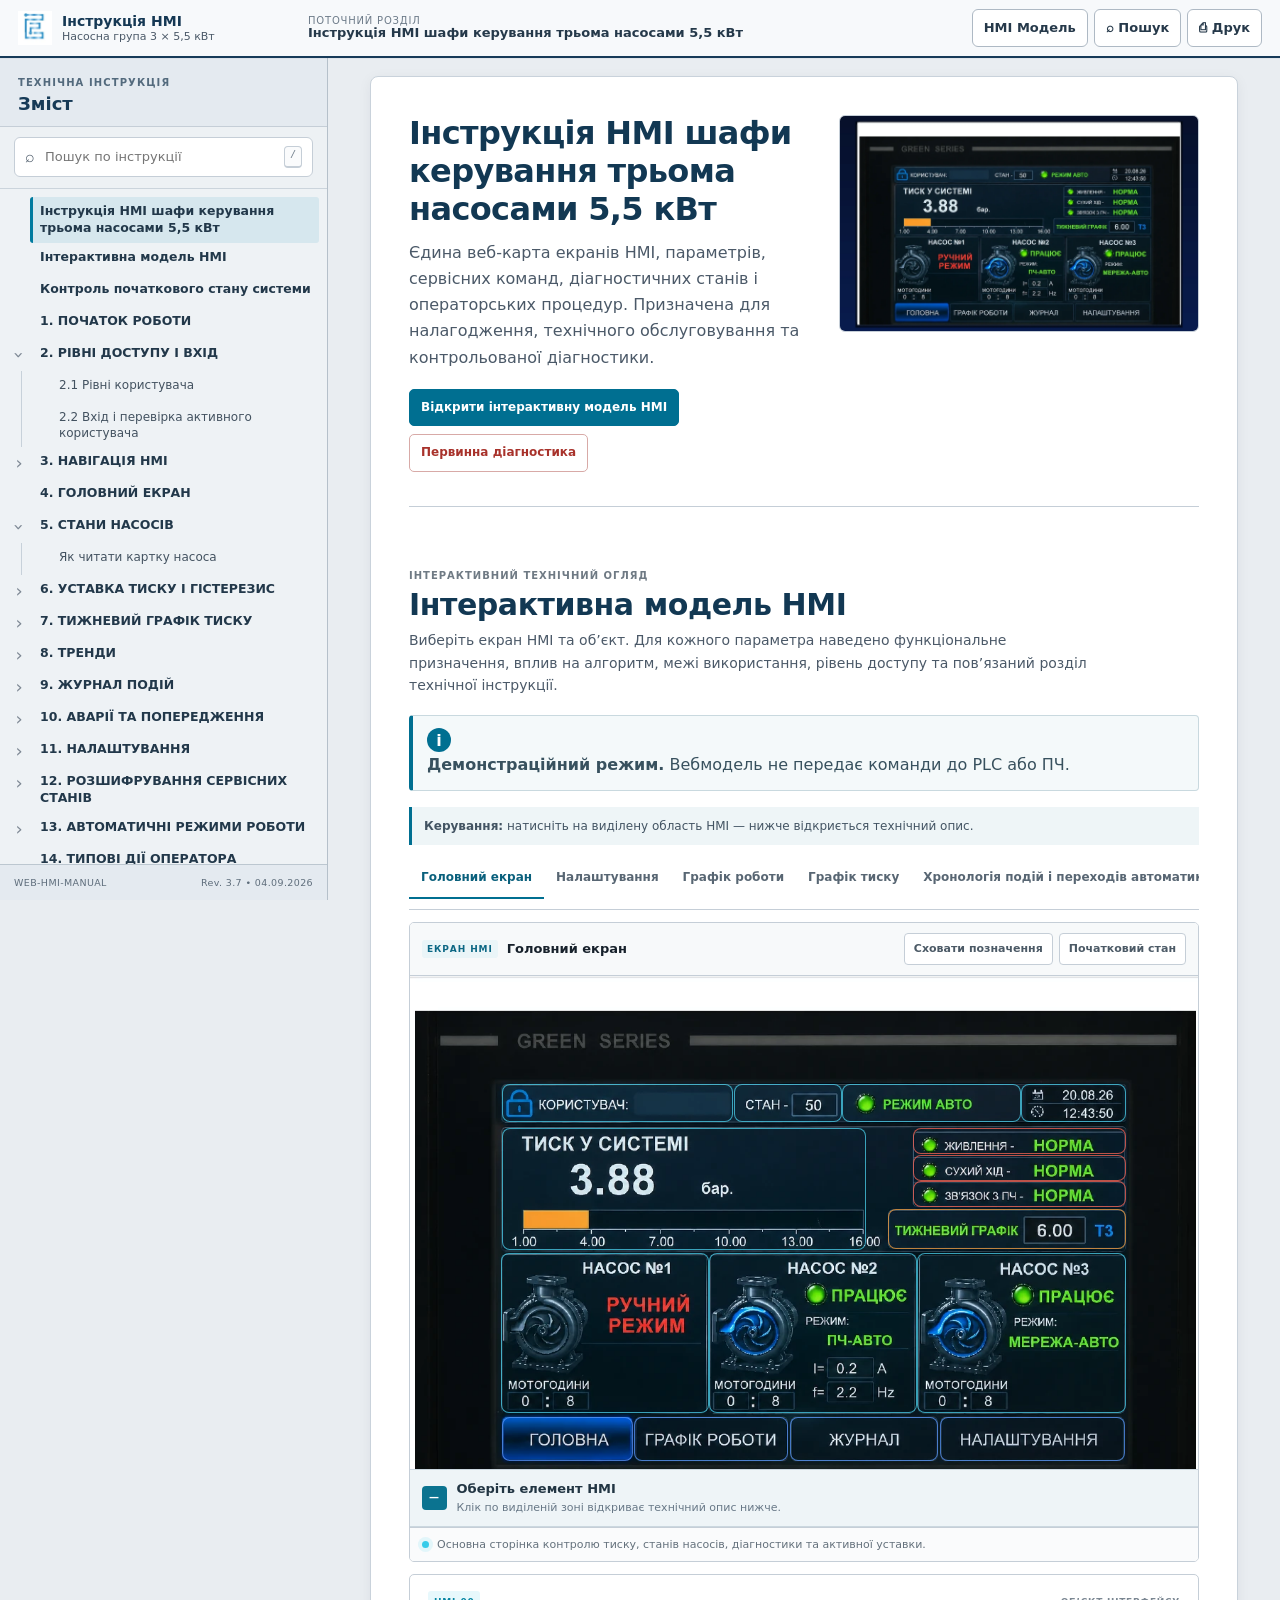
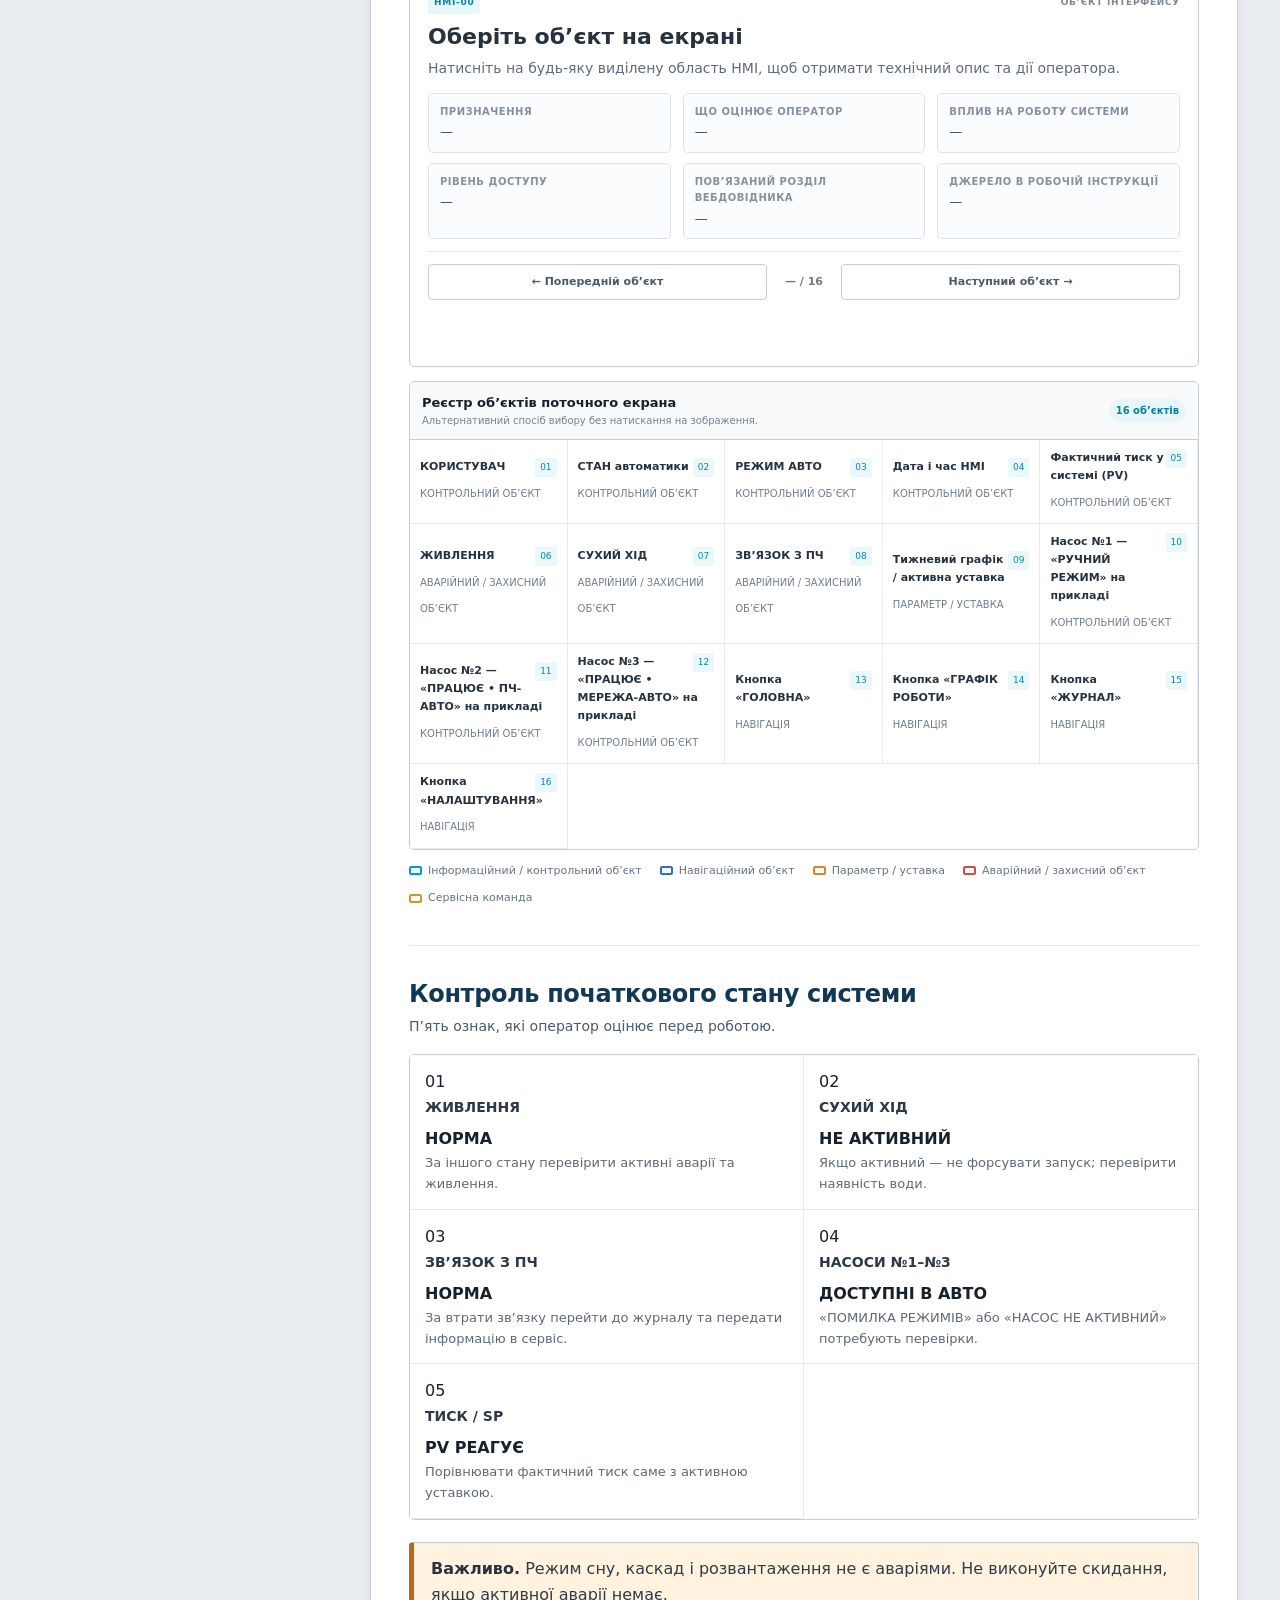
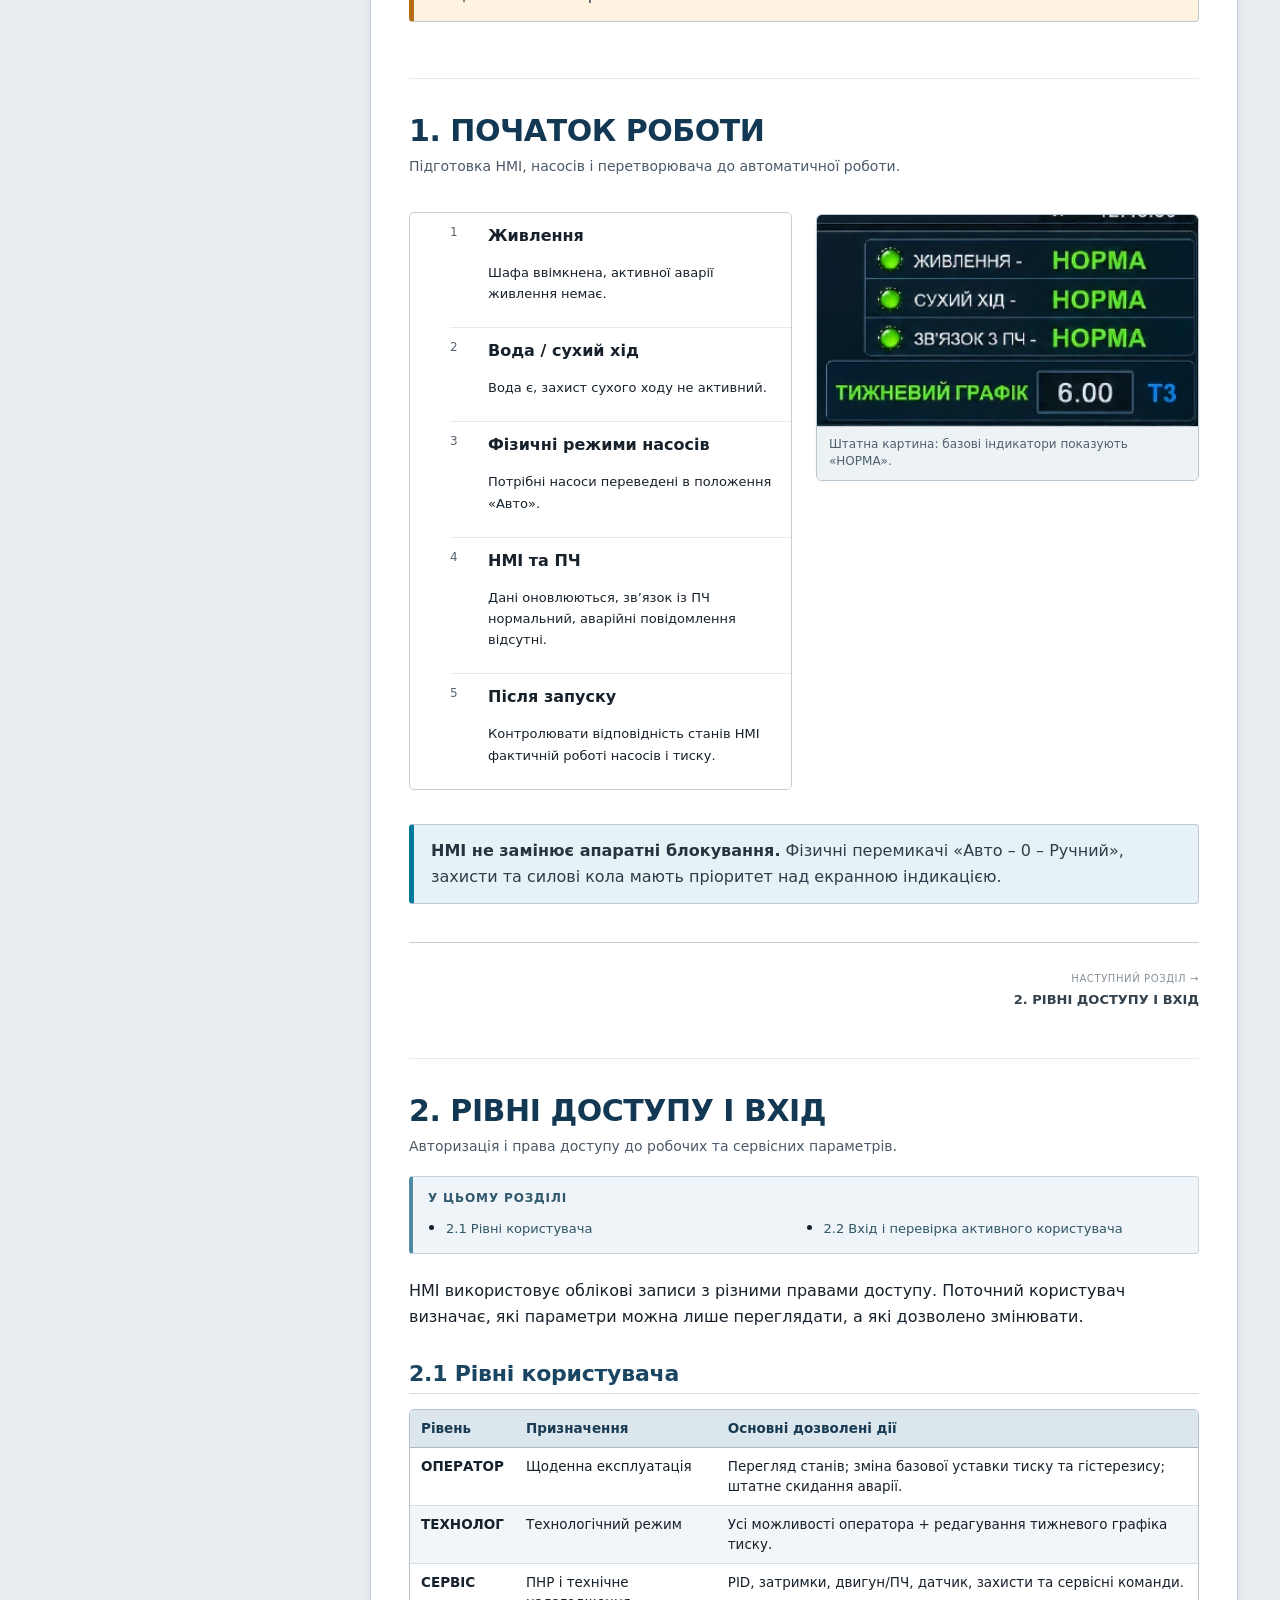
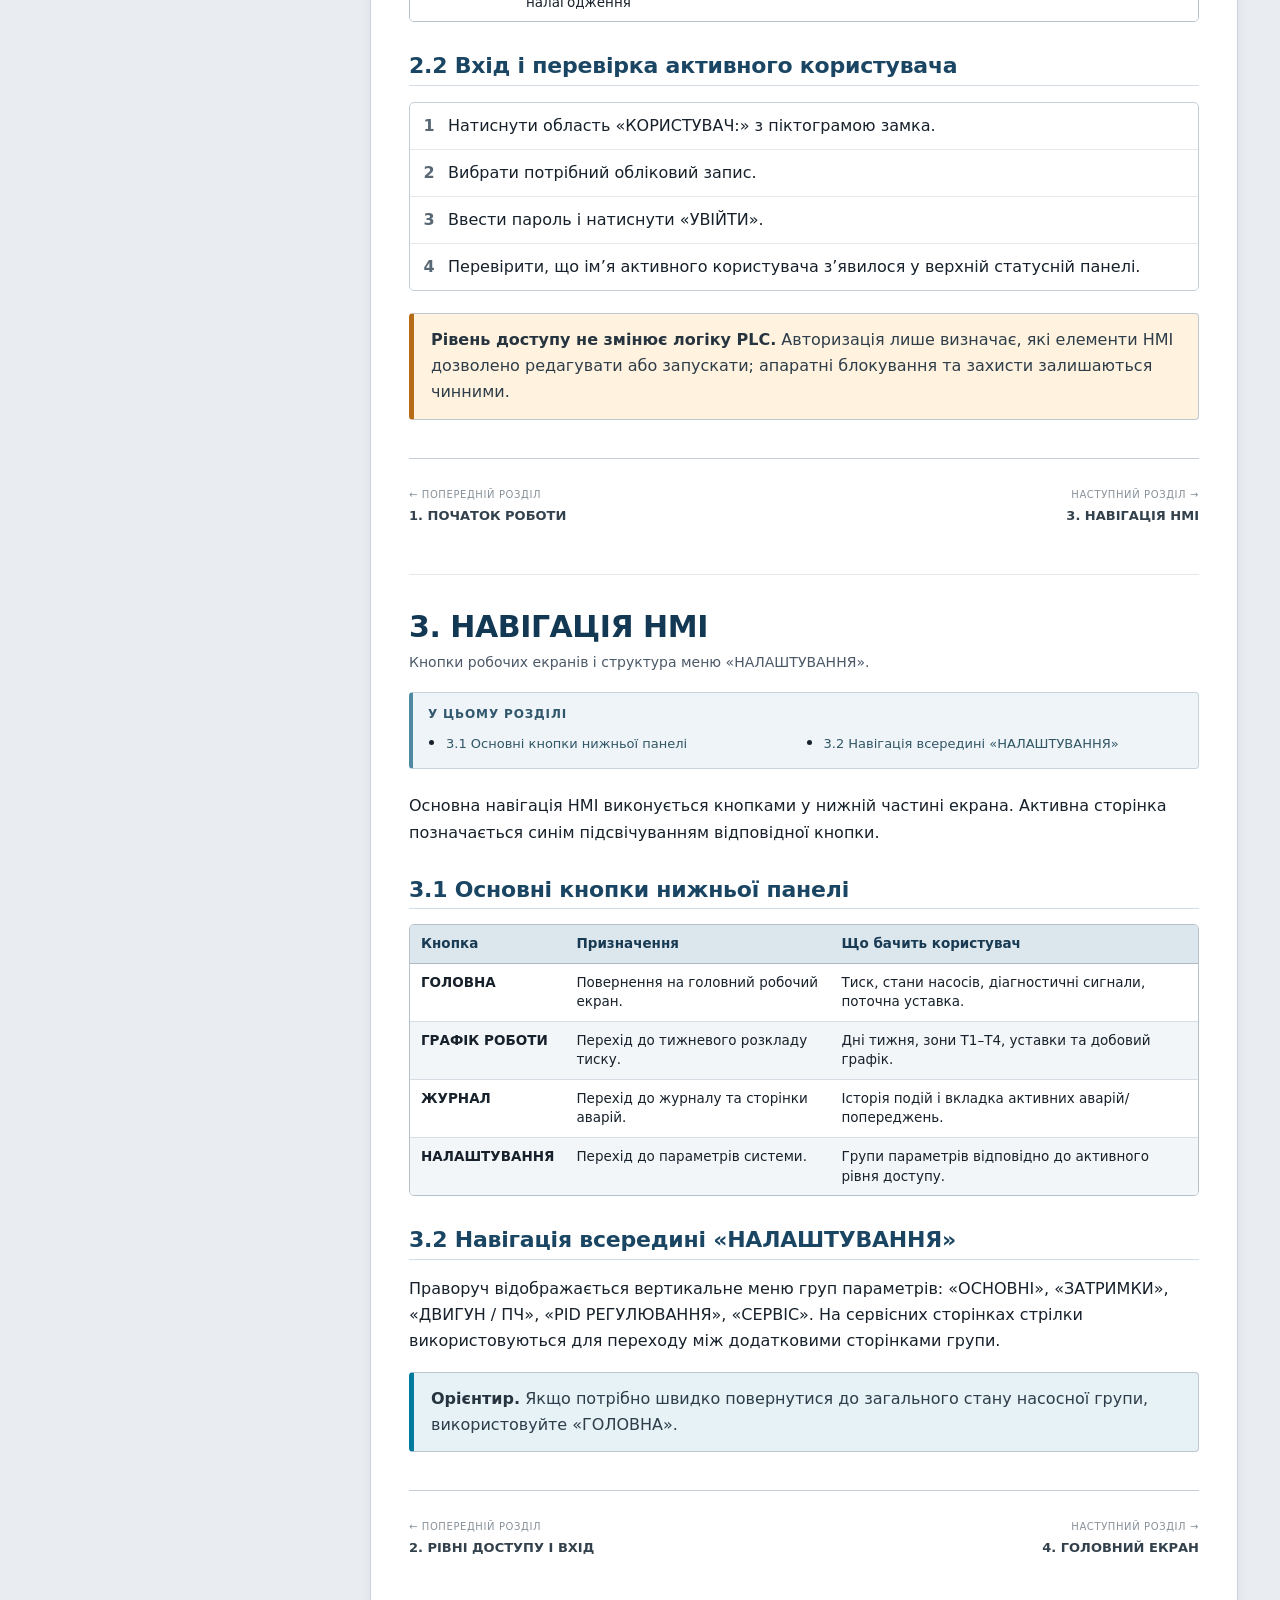
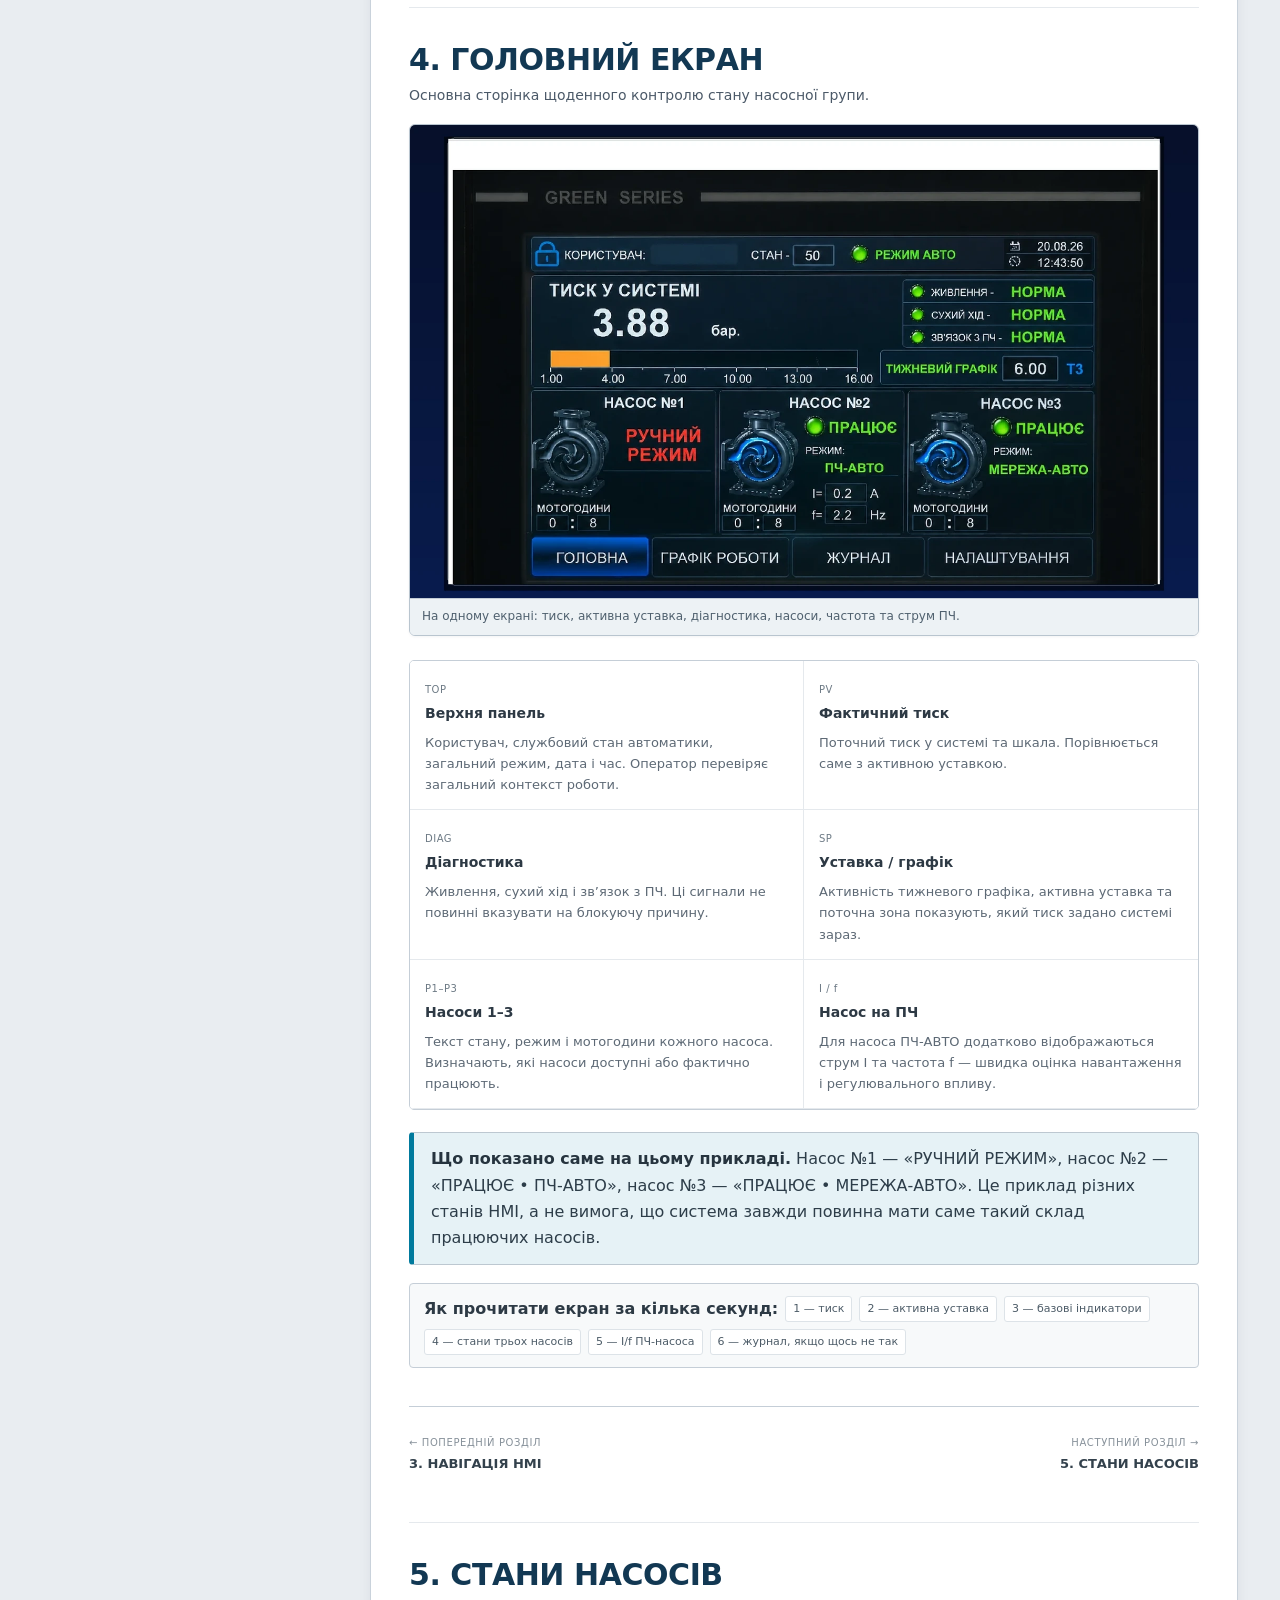
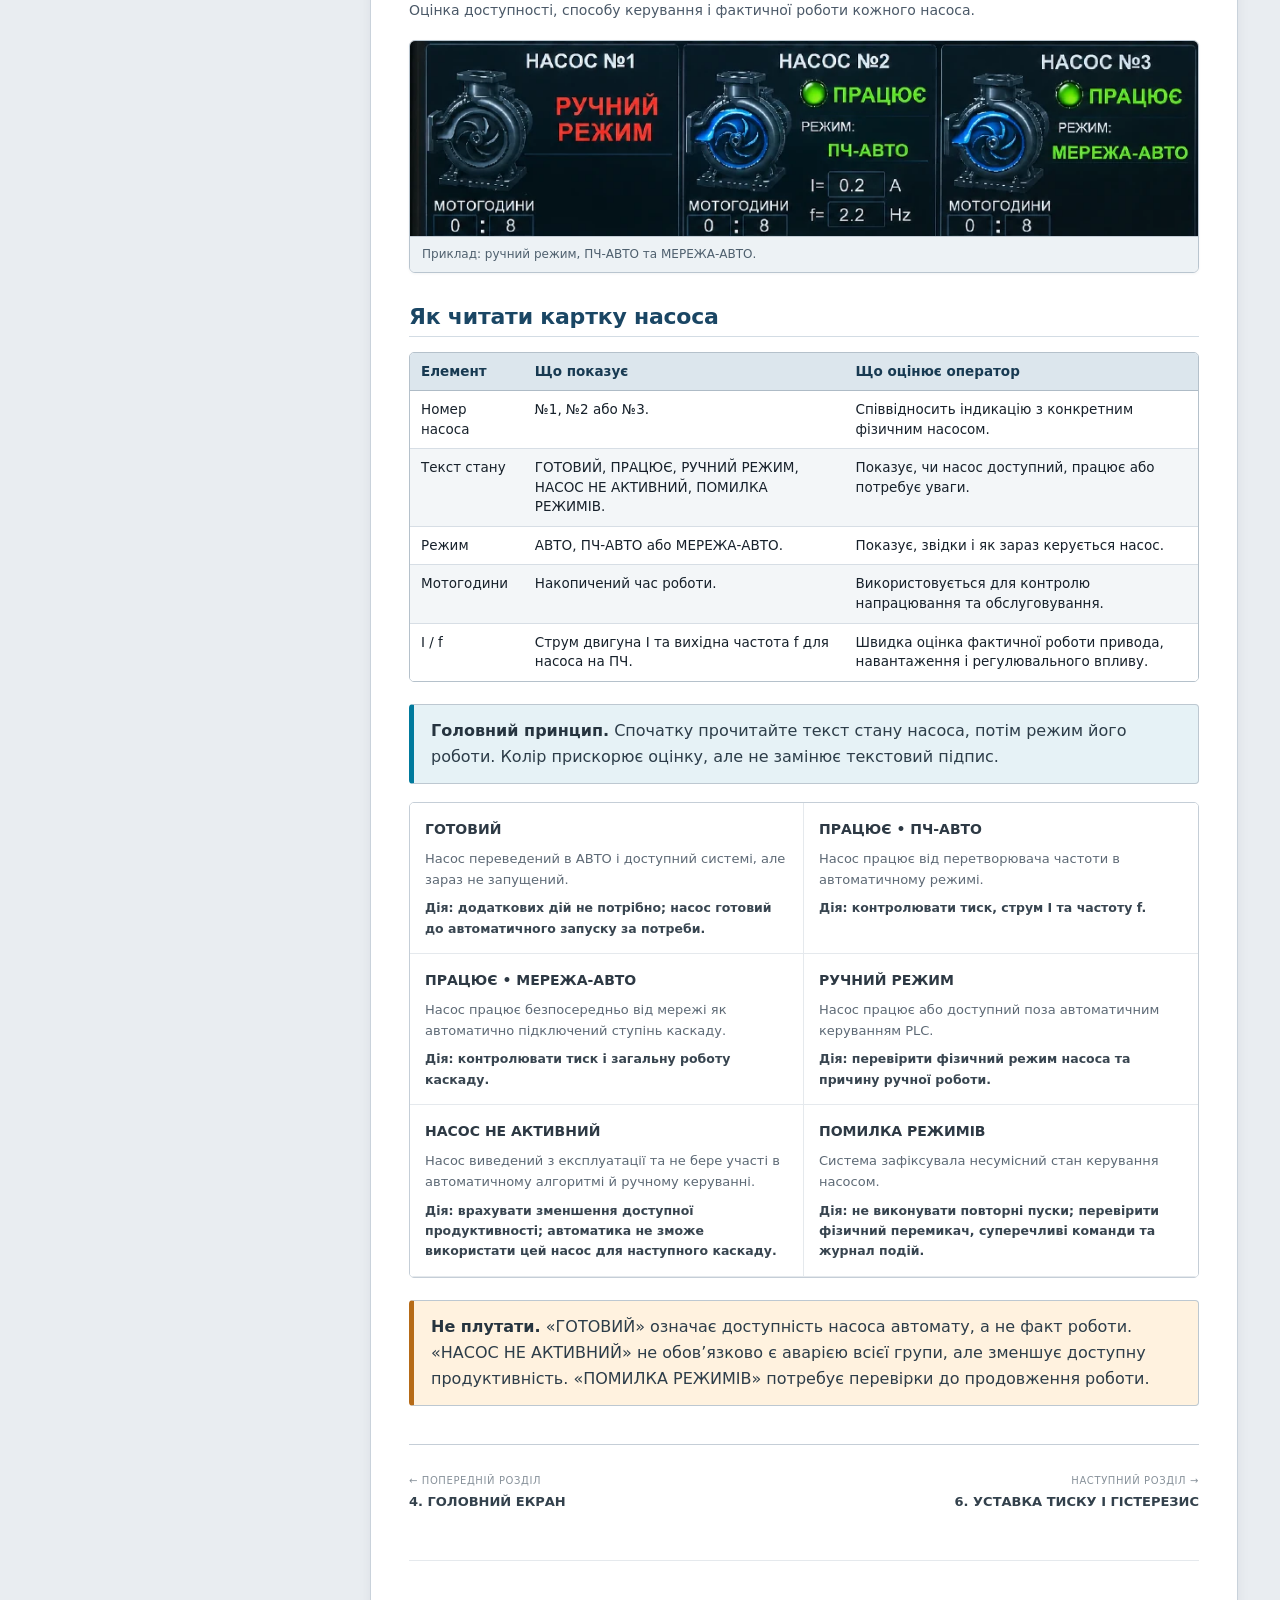
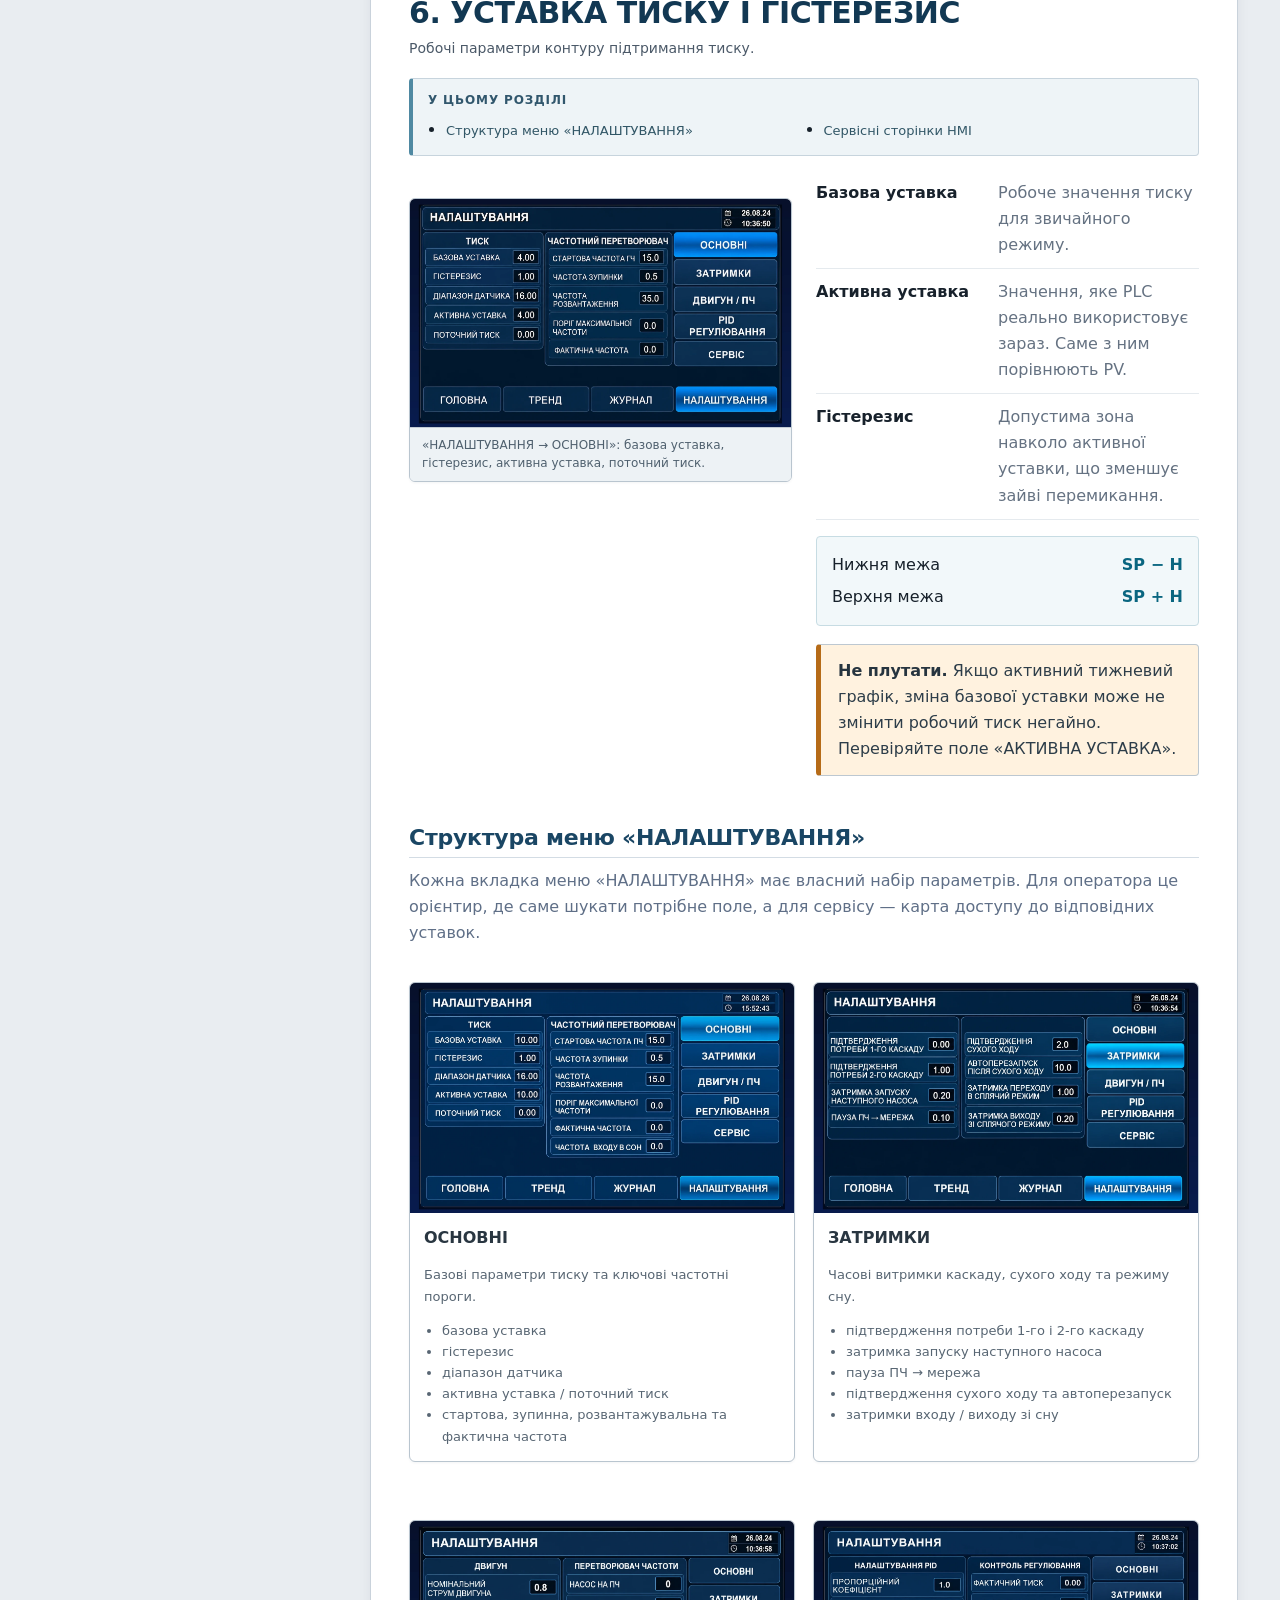
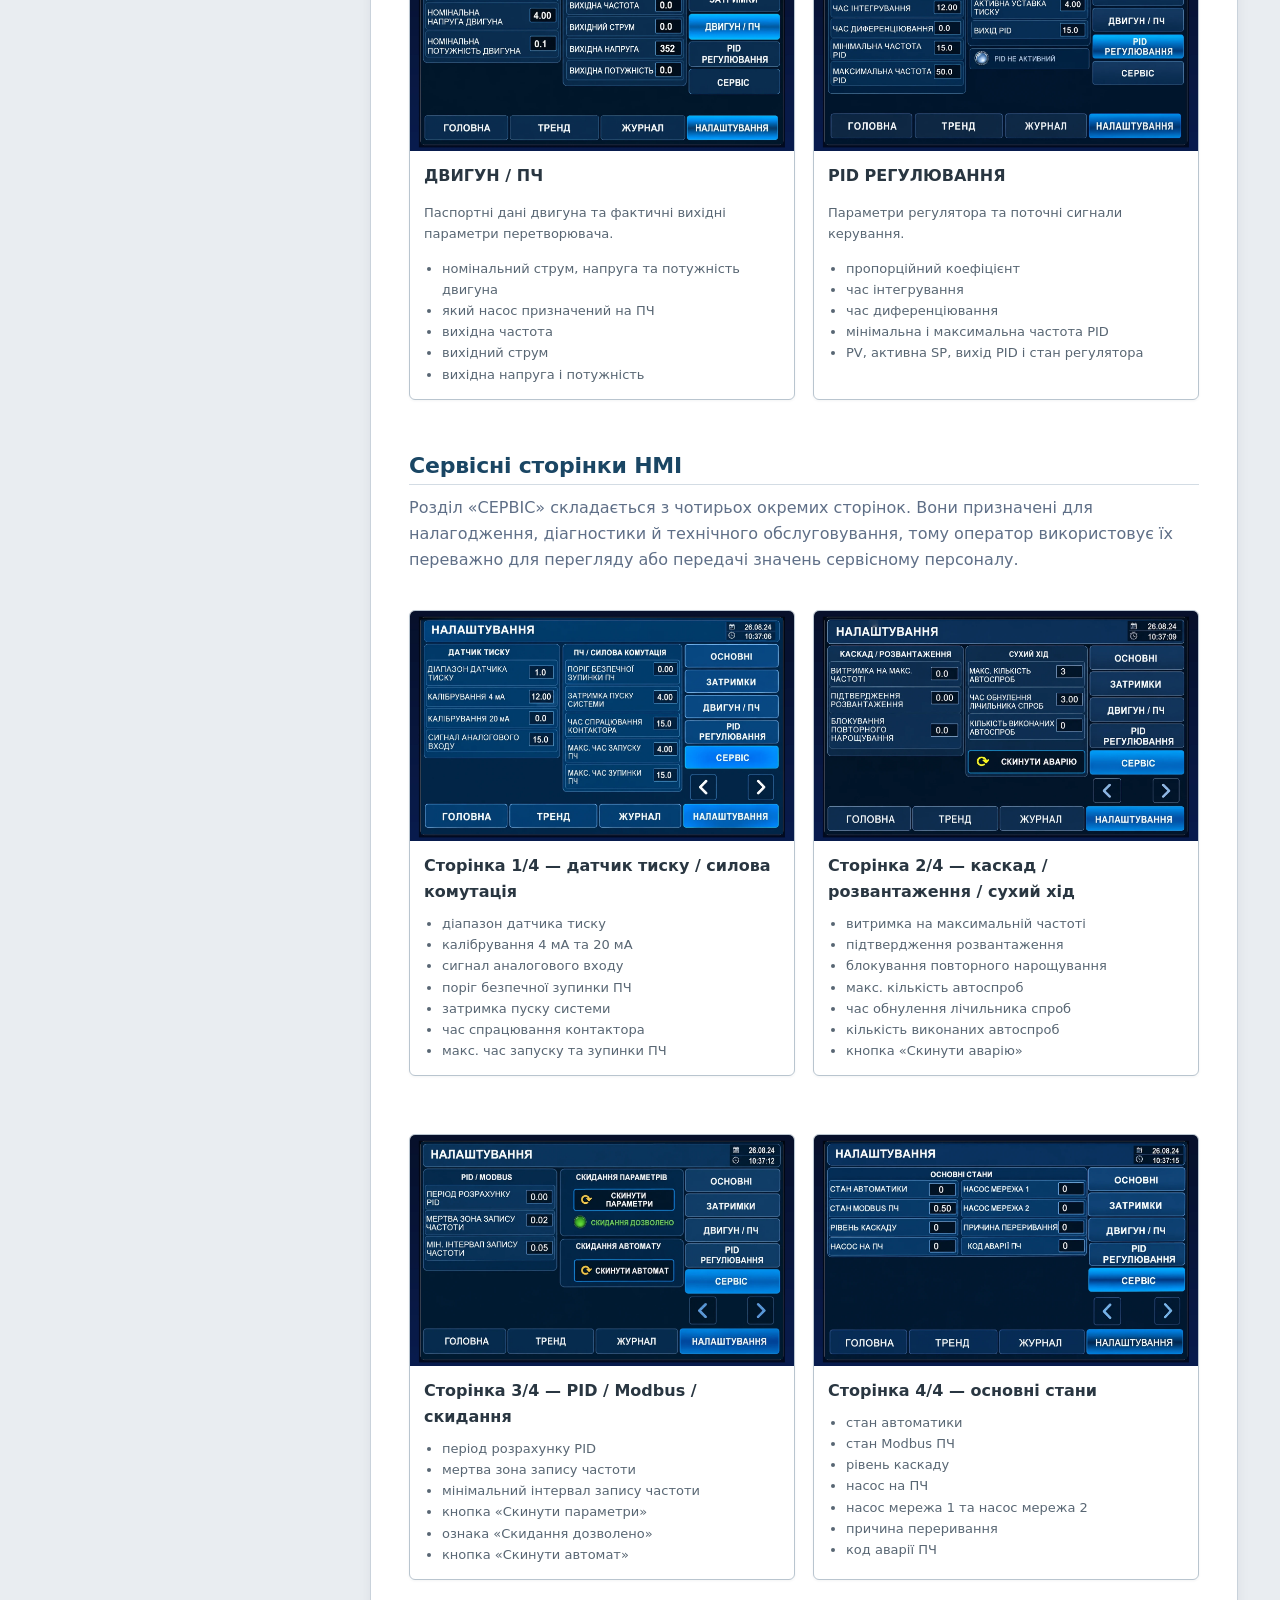
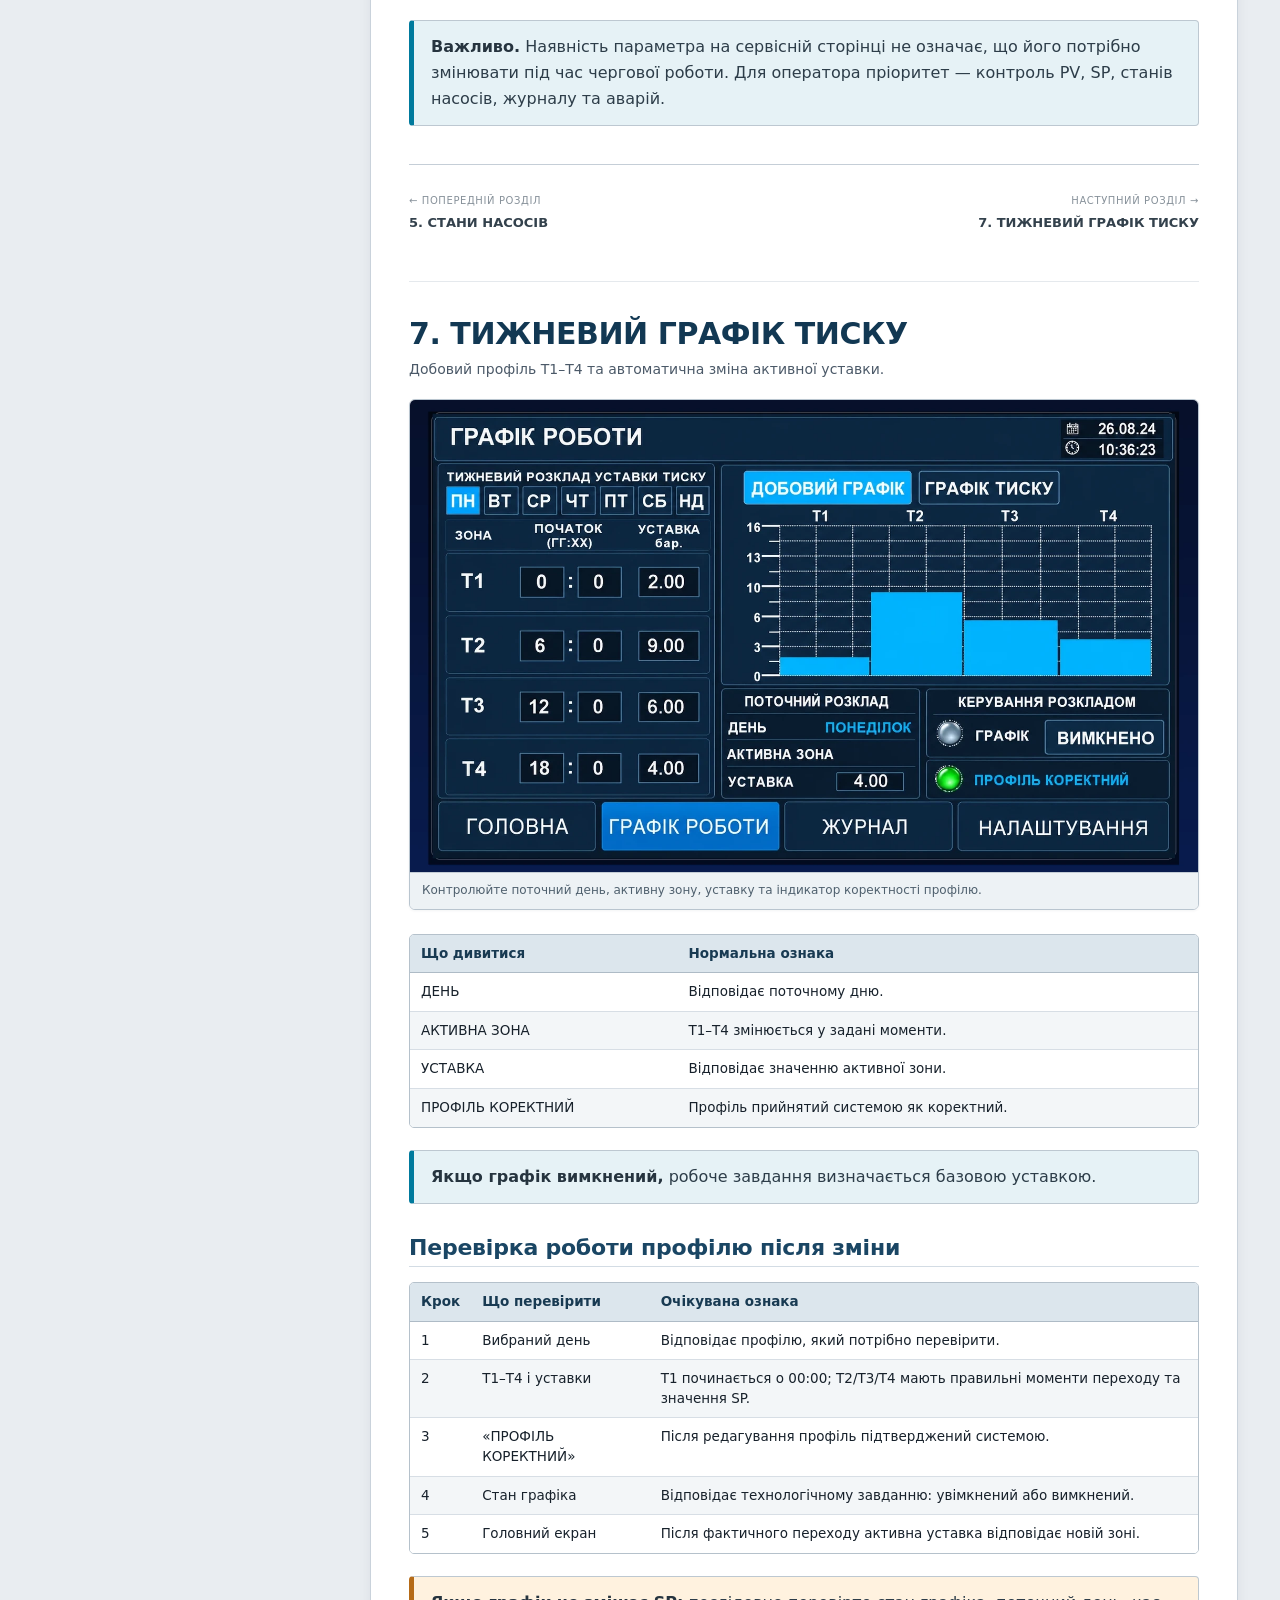
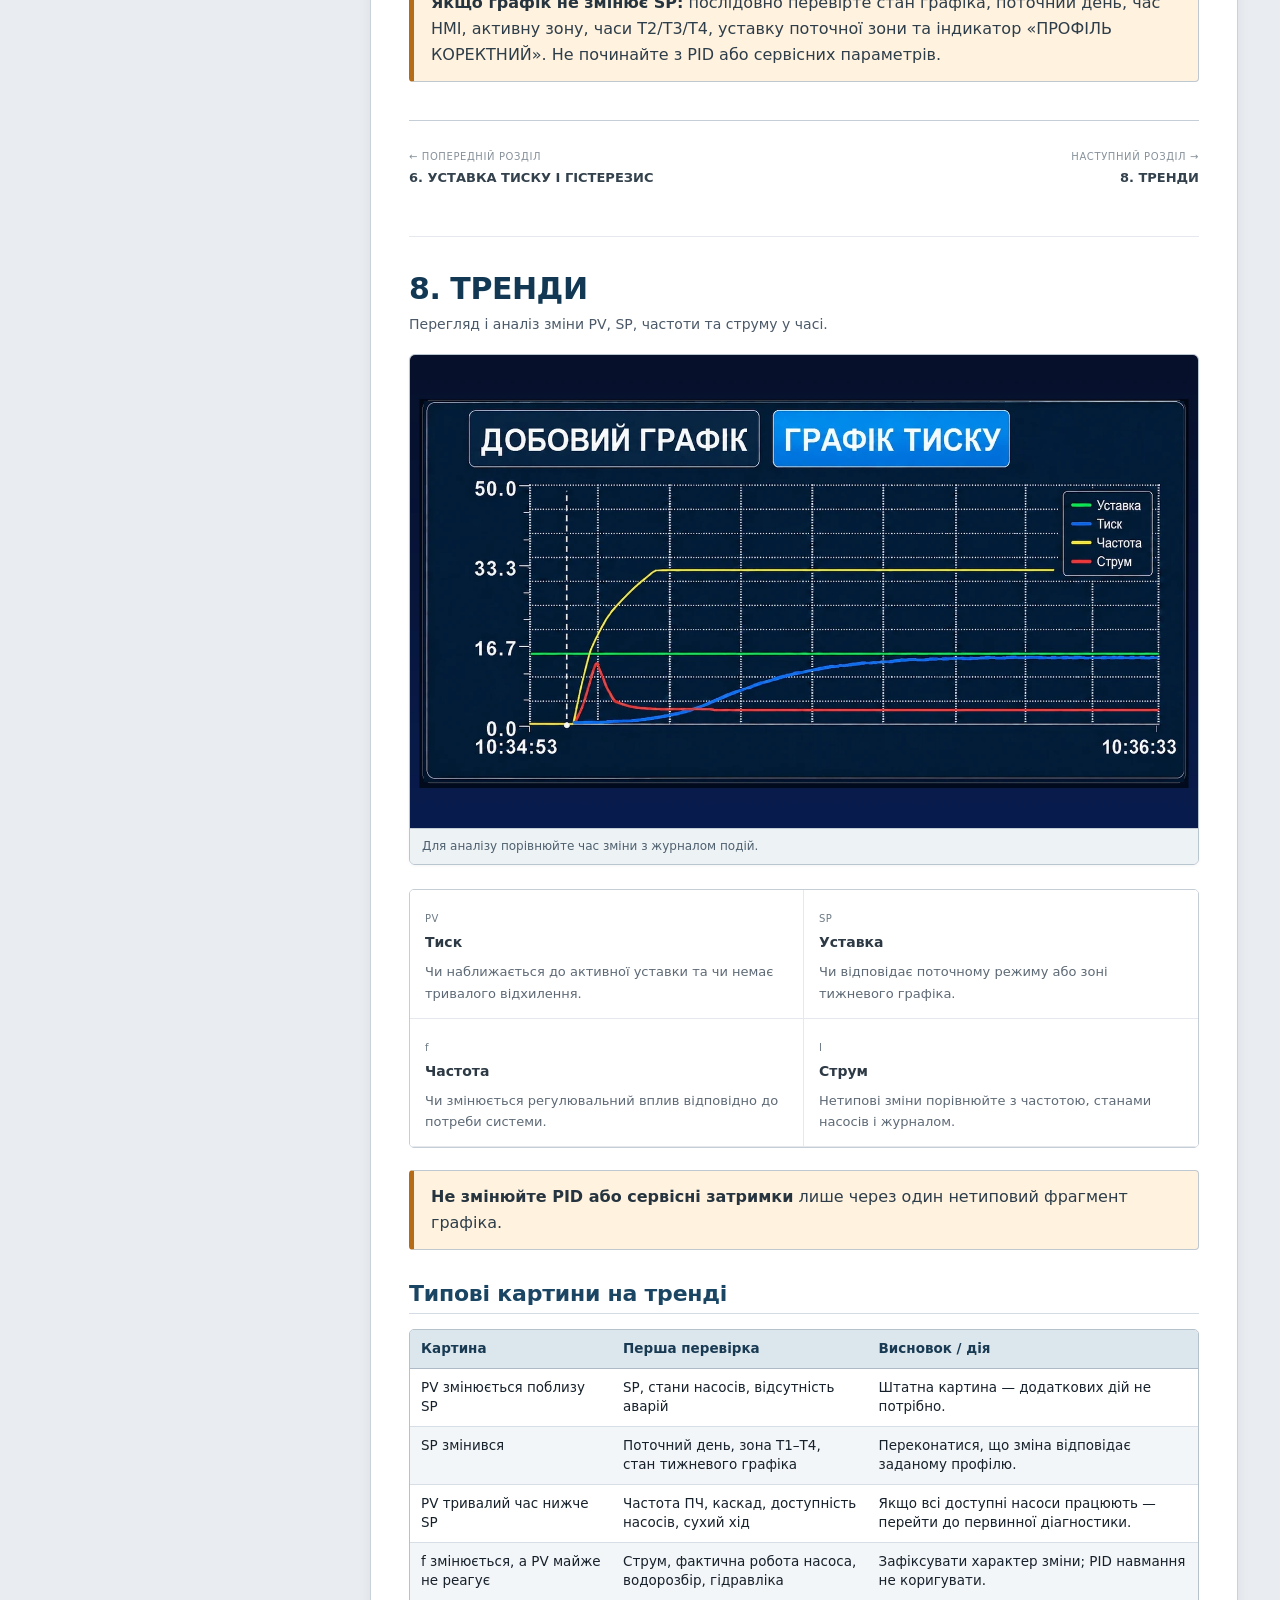
==== commit e915a40a: "3,9" ====
--- a/index.html
+++ b/index.html
@@ -10,8 +10,8 @@
 <title>Інструкція HMI шафи керування трьома насосами 5,5 кВт</title>
 <link href="./manifest.webmanifest" rel="manifest"/>
 <link href="./assets/icons/icon-192.png" rel="icon"/>
-<link href="./assets/css/foundation-v37.css?v=3.7" rel="stylesheet"/>
-<link href="./assets/css/manual-v37.css?v=3.7" rel="stylesheet"/></head>
+<link href="./assets/css/foundation-v37.css?v=3.8.1" rel="stylesheet"/>
+<link href="./assets/css/manual-v37.css?v=3.8.1" rel="stylesheet"/></head>
 <body><header class="doc-header" role="banner">
 <button aria-expanded="false" aria-label="Відкрити зміст" class="doc-menu-button" id="menuButton" type="button">☰</button>
 <a aria-label="На початок інструкції" class="doc-brand" href="#manual-overview"><img alt="Енерго Плюс" src="./assets/img/brand-mark.webp"/><span><strong>Інструкція HMI</strong><small>Насосна група 3 × 5,5 кВт</small></span></a>
@@ -50,7 +50,7 @@
 <div class="model-notice">
 <span class="model-notice-icon">i</span>
 <div><strong>Демонстраційний режим.</strong> Вебмодель не передає команди до PLC або ПЧ.</div>
-</div><div class="model-safe-hint"><strong>Керування:</strong> наведіть курсор — код і назва; натисніть — технічний опис.</div>
+</div><div class="model-safe-hint"><strong>Керування:</strong> натисніть на виділену область HMI — нижче відкриється технічний опис.</div>
 <div aria-label="Екрани HMI" class="screen-selector" id="screenSelector" role="tablist">
 <button aria-selected="true" class="screen-tab active" data-screen="main" role="tab"><span>01</span>Головний екран</button>
 <button class="screen-tab" data-screen="settings-main" role="tab"><span>02</span>Налаштування</button>
@@ -513,5 +513,5 @@
 <div class="callout warning v27-expanded"><strong>Основний принцип діагностики:</strong> спочатку визначити, що система бачить і чому автоматика прийняла відповідне рішення; лише після цього виконувати скидання або зміну налаштувань.</div></section><footer class="site-footer manual-footer">
 <div><strong>HMI ONLINE TECHNICAL MANUAL</strong><span>Насосна група 3 × 5,5 кВт • Kinco GL070E • TWERD MFC710</span></div>
 <div class="footer-note">Інтерактивна вебверсія призначена для ознайомлення та операторської довідки. Вона не є каналом керування PLC або ПЧ.</div>
-<div class="footer-note">Наповнення сервісного вебдовідника синхронізовано з робочою інструкцією HMI для насосної групи 3 × 5,5 кВт.</div></footer></div></main></div><button aria-label="Повернутися вгору" class="scroll-top" id="scrollTop" type="button">↑</button><dialog aria-label="Перегляд зображення" class="lightbox" id="lightbox"><button aria-label="Закрити" class="lightbox-close" type="button">×</button><div class="lightbox-stage"><img alt="" id="lightboxImg"/></div></dialog><div aria-live="polite" class="toast" id="toast" role="status"></div><script defer="" src="./assets/js/explorer-v37.js?v=3.7"></script><script defer="" src="./assets/js/manual-v37.js?v=3.7"></script></body>
+<div class="footer-note">Наповнення сервісного вебдовідника синхронізовано з робочою інструкцією HMI для насосної групи 3 × 5,5 кВт.</div></footer></div></main></div><button aria-label="Повернутися вгору" class="scroll-top" id="scrollTop" type="button">↑</button><dialog aria-label="Перегляд зображення" class="lightbox" id="lightbox"><button aria-label="Закрити" class="lightbox-close" type="button">×</button><div class="lightbox-stage"><img alt="" id="lightboxImg"/></div></dialog><div aria-live="polite" class="toast" id="toast" role="status"></div><script defer="" src="./assets/js/explorer-v37.js?v=3.8.1"></script><script defer="" src="./assets/js/manual-v37.js?v=3.8.1"></script></body>
 </html>
